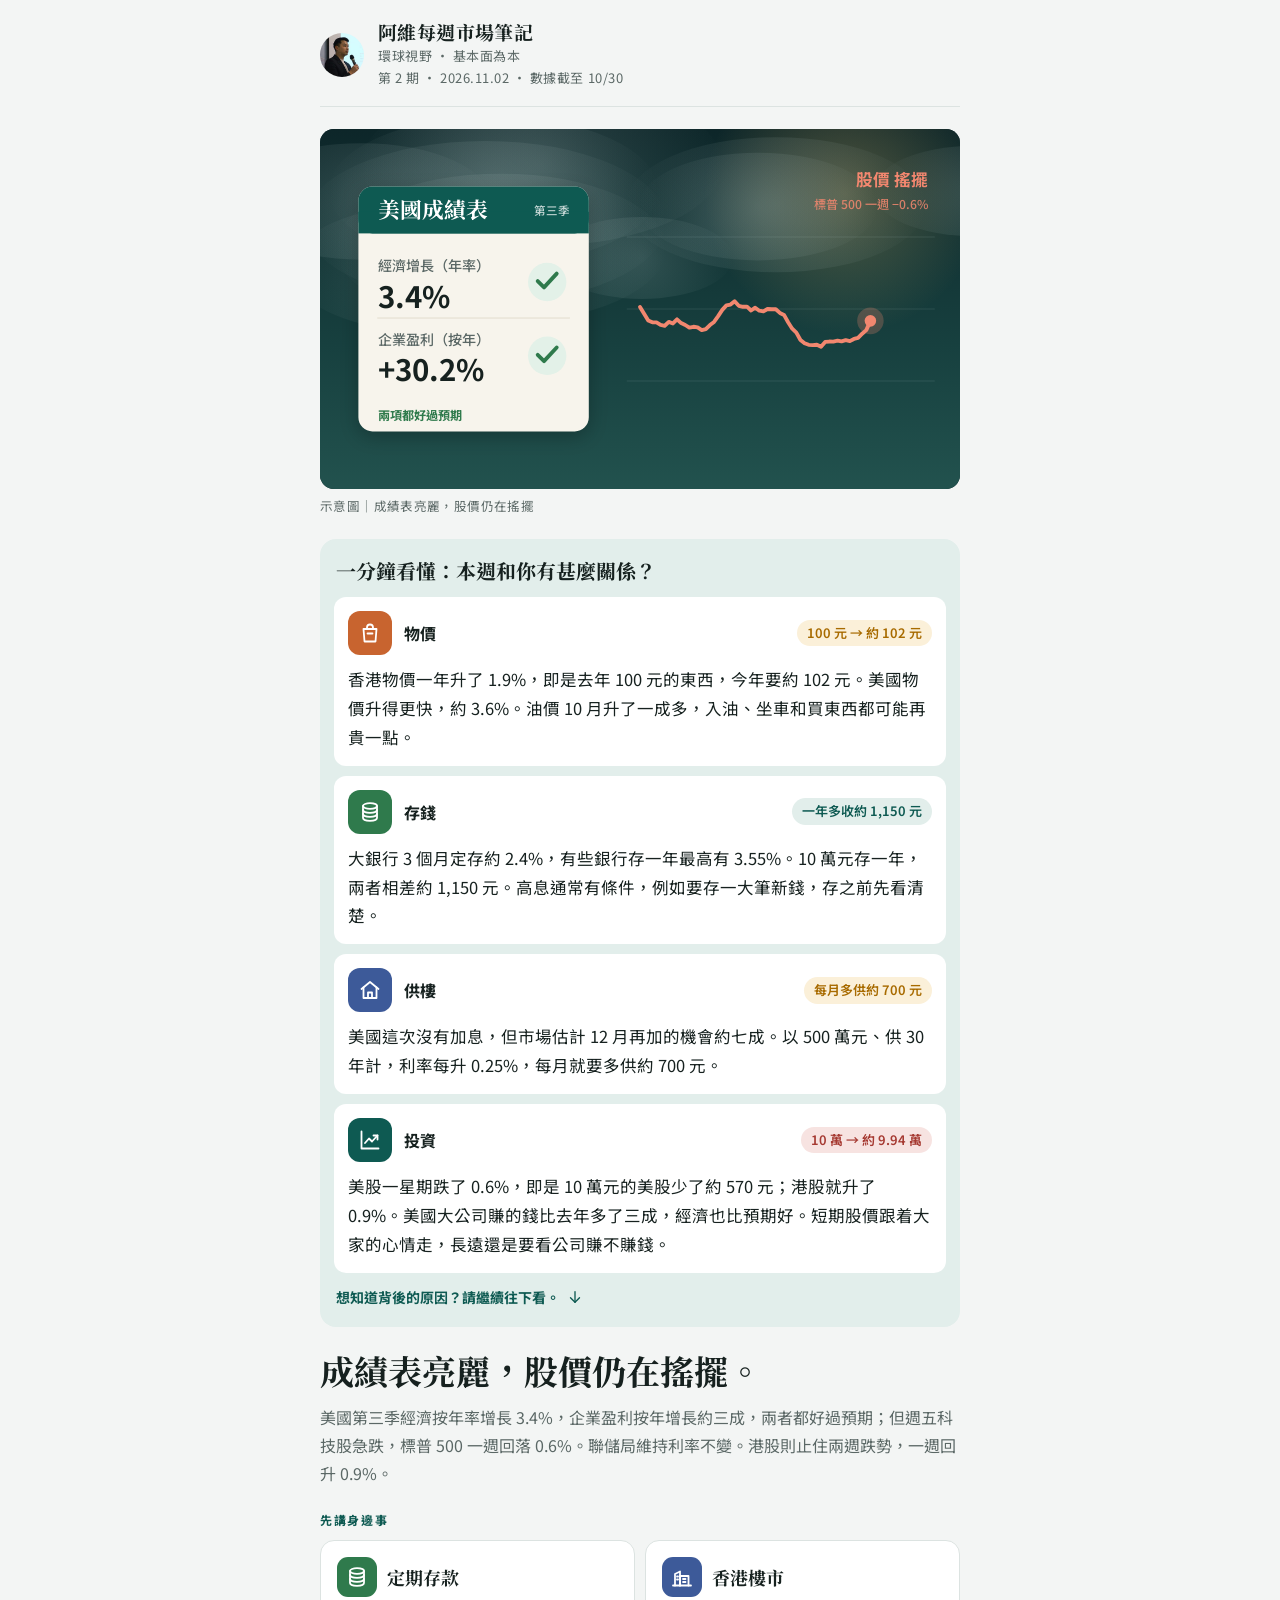
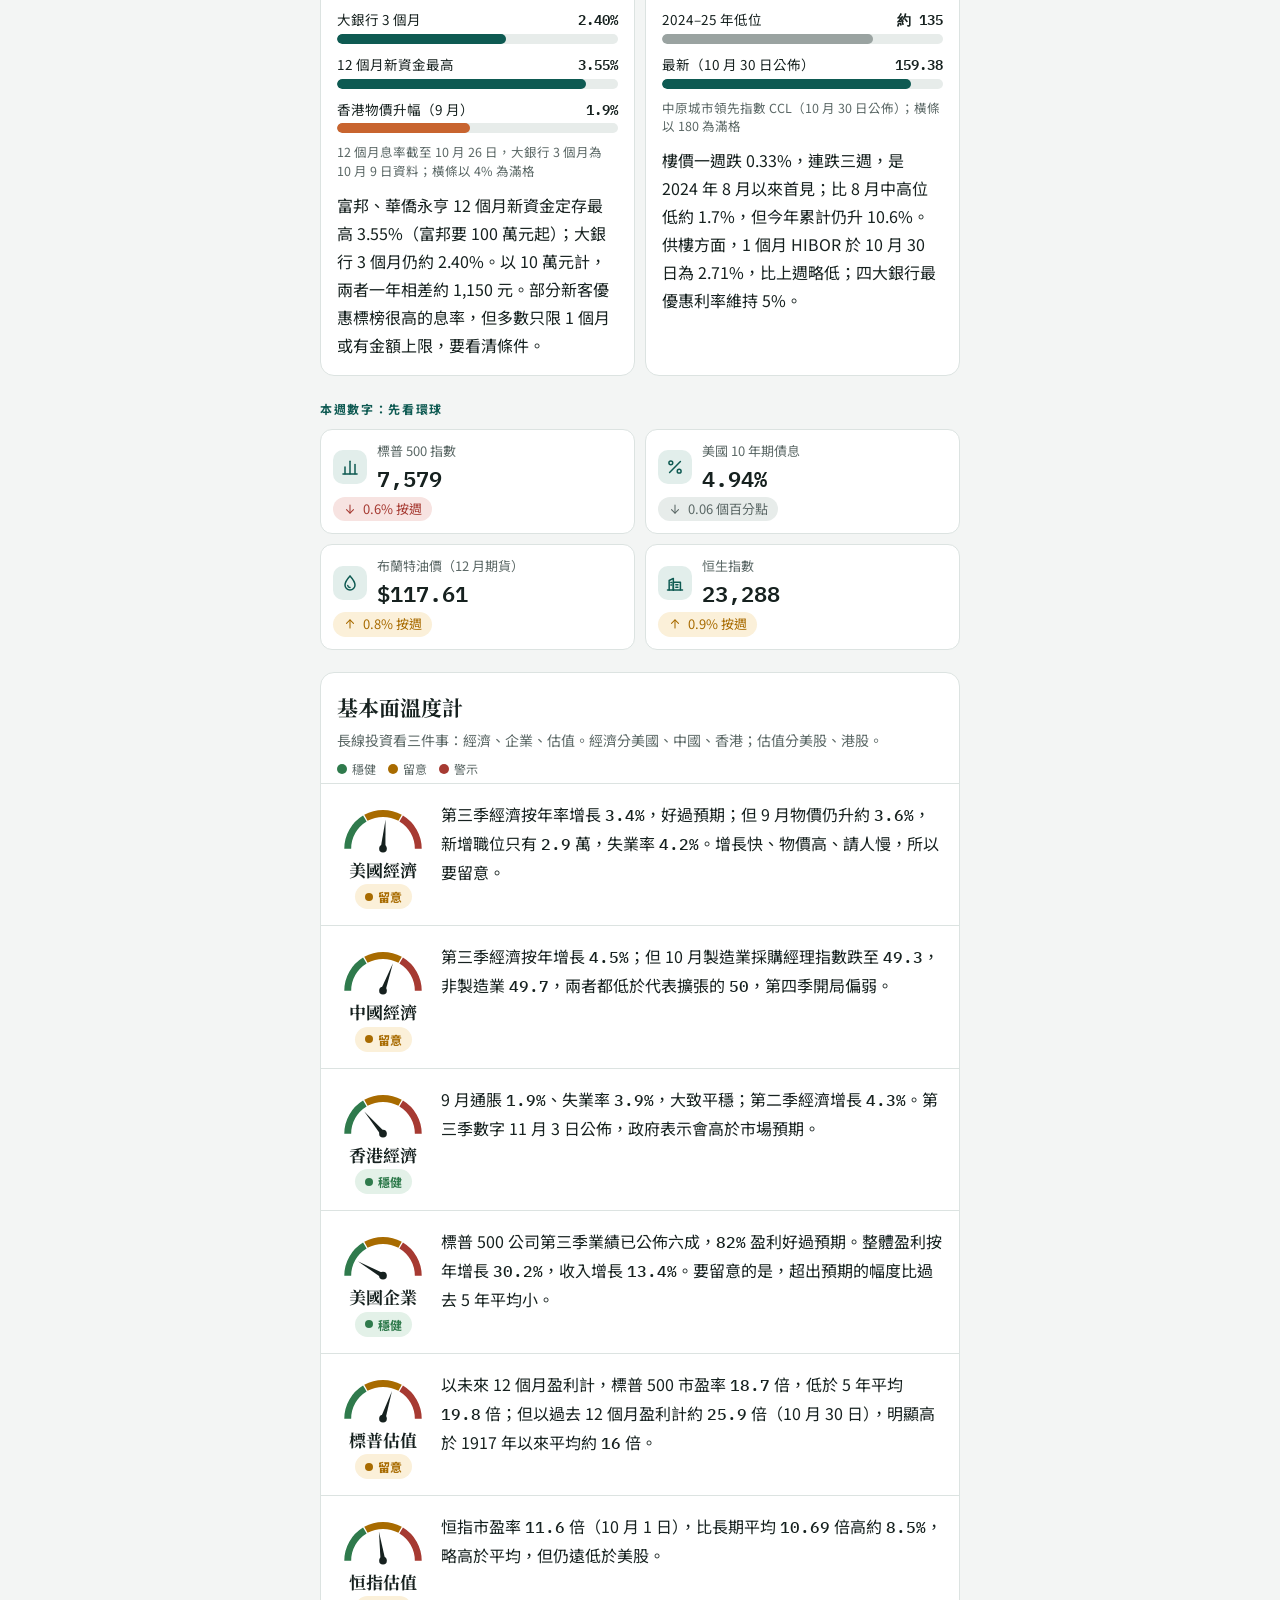
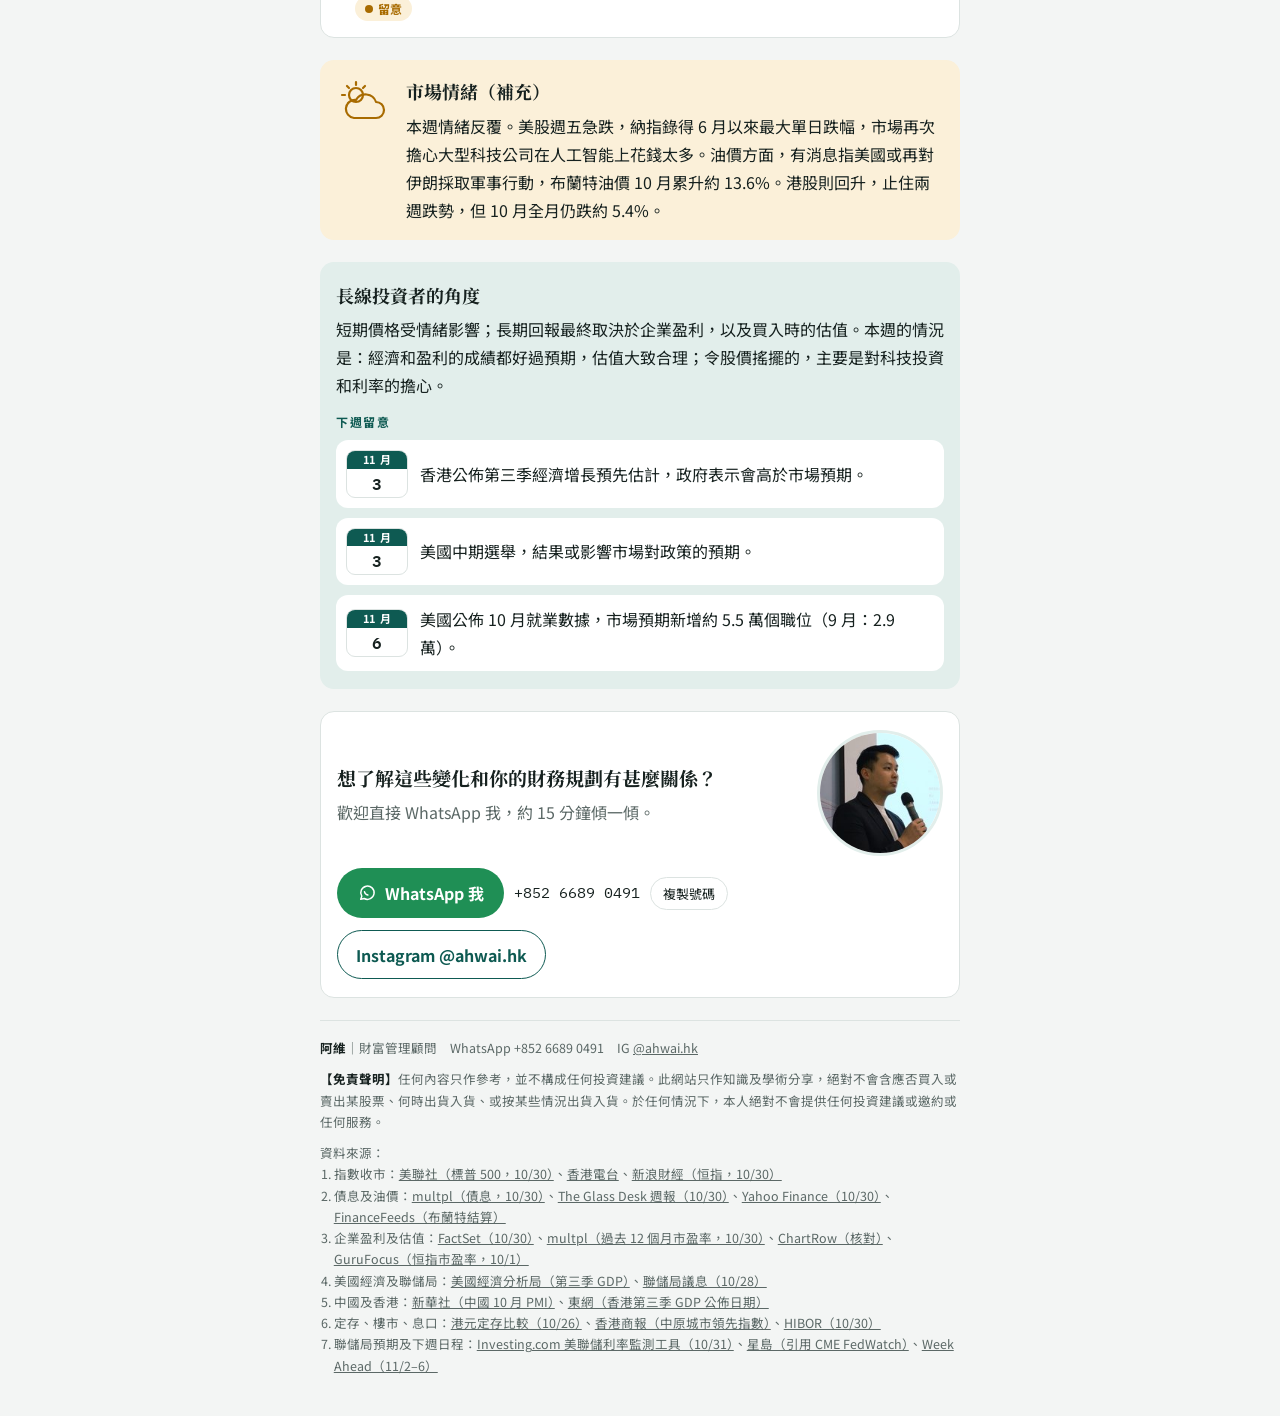
==== index.html @ b08180ec "第 2 期每週市場筆記（2026-11-02） Co-Authored-By: Claude Opus 5.5 <noreply@anthropic.com> Claude-Session: http" ====
<!doctype html>
<html lang="zh-Hant">
<head>
<meta charset="utf-8">
<meta name="viewport" content="width=device-width, initial-scale=1, viewport-fit=cover">
<meta name="description" content="一分鐘看懂本週市場：環球視野，基本面為本。">
<meta property="og:type" content="article">
<meta property="og:title" content="阿維每週市場筆記">
<meta property="og:description" content="一分鐘看懂本週市場，以及它和你的存款、供樓、投資有甚麼關係。">
<meta property="og:image" content="https://ahwai79.github.io/weekly/og.png">
<meta property="og:url" content="https://ahwai79.github.io/weekly/">
<style>:root{padding-top:env(safe-area-inset-top,0px);padding-bottom:env(safe-area-inset-bottom,0px)}body{margin:0}img{max-width:100%}[hidden]{display:none!important}</style>
<title>阿維每週市場筆記</title>
<meta name="claude:viewport-fit-sides" content="cover">
<link rel="preconnect" href="https://fonts.googleapis.com">
<link rel="preconnect" href="https://fonts.gstatic.com" crossorigin>
<link rel="stylesheet" href="https://fonts.googleapis.com/css2?family=Noto+Serif+TC:wght@600;700&family=Noto+Sans+TC:wght@400;500;700&family=IBM+Plex+Mono:wght@500;600&display=swap">
<style>
/* Layout: one narrow reading column, like a printed client letter, with infographic touches: icon chips, bars, gauges and a gently animated hero. */
:root{
  --bg:#F3F5F4; --paper:#FFFFFF; --ink:#16211F; --muted:#5B6866; --line:#DCE3E1;
  --accent:#0E5A52; --accent-soft:#E2EEEB;
  --ok:#2F7A4C; --ok-soft:#E3F1E8; --warn:#A86B00; --warn-soft:#FBF0D9; --bad:#A63A32; --bad-soft:#F7E3E1;
  --track:#E7ECEA;
  --serif:"Noto Serif TC","Songti TC","PMingLiU",serif;
  --sans:"Noto Sans TC","PingFang TC","Microsoft JhengHei",system-ui,sans-serif;
  --mono:"IBM Plex Mono",ui-monospace,"SFMono-Regular",Menlo,monospace;
}
@media (prefers-color-scheme: dark){:root:not([data-theme="light"]){
  --bg:#0F1615; --paper:#162120; --ink:#E6ECEA; --muted:#9AA9A6; --line:#2A3735;
  --accent:#6CC3B6; --accent-soft:#1D312E;
  --ok:#7FCB98; --ok-soft:#1B2E23; --warn:#E6B65A; --warn-soft:#33291A; --bad:#EE8F86; --bad-soft:#3A2220;
  --track:#24312F;
  color-scheme:dark}}
:root[data-theme="dark"]{
  --bg:#0F1615; --paper:#162120; --ink:#E6ECEA; --muted:#9AA9A6; --line:#2A3735;
  --accent:#6CC3B6; --accent-soft:#1D312E;
  --ok:#7FCB98; --ok-soft:#1B2E23; --warn:#E6B65A; --warn-soft:#33291A; --bad:#EE8F86; --bad-soft:#3A2220;
  --track:#24312F;
  color-scheme:dark}
body{background:var(--bg);color:var(--ink);font-family:var(--sans);font-size:16px;line-height:1.75;-webkit-font-smoothing:antialiased}
.wrap{max-width:640px;margin:0 auto;padding-left:max(16px,env(safe-area-inset-left,0px));padding-right:max(16px,env(safe-area-inset-right,0px));padding-block:20px 40px;display:flex;flex-direction:column;gap:22px}
svg.i{width:24px;height:24px;fill:none;stroke:currentColor;stroke-width:1.8;stroke-linecap:round;stroke-linejoin:round;flex:none}

/* masthead */
.mast{display:flex;align-items:center;gap:14px;padding-bottom:16px;border-bottom:1px solid var(--line)}
.avatar{width:44px;height:44px;border-radius:50%;background:var(--accent);flex:none;overflow:hidden}
.avatar img{width:100%;height:100%;object-fit:cover;display:block}
.mast-text{min-width:0}
.brand{font-family:var(--serif);font-weight:700;font-size:19px;letter-spacing:.02em;line-height:1.3}
.issue{font-size:13px;color:var(--muted);letter-spacing:.04em}

/* hero */
.hero{margin:0;display:flex;flex-direction:column;gap:6px}
.hero canvas{display:block;width:100%;max-width:100%;aspect-ratio:16/9;border-radius:14px;background:#10292C}
.hero figcaption{font-size:12.5px;color:var(--muted);letter-spacing:.03em}

/* one-minute summary */
.simple{background:var(--accent-soft);border-radius:16px;padding:18px 14px;display:flex;flex-direction:column;gap:12px}
.simple h2{font-family:var(--serif);font-size:20px;line-height:1.4;margin:0 2px;text-wrap:balance}
.simple-list{list-style:none;margin:0;padding:0;display:flex;flex-direction:column;gap:10px}
.simple-list li{background:var(--paper);border-radius:12px;padding:14px;display:grid;grid-template-columns:44px minmax(0,1fr);gap:10px 12px;align-items:center}
.simple-list li > div{display:contents}
.ico{width:44px;height:44px;border-radius:12px;display:grid;place-items:center;color:#fff}
.ico.c1{background:#C8642F} .ico.c2{background:#2F7A4C} .ico.c3{background:#3D5A99} .ico.c4{background:#0E5A52}
.simple-list .head{display:flex;align-items:center;justify-content:space-between;gap:6px 8px;flex-wrap:wrap;min-width:0}
.simple-list .tag{font-weight:700;font-size:16px}
.chip{font-family:var(--sans);font-size:13px;font-weight:600;border-radius:999px;padding:2px 10px;background:var(--accent-soft);color:var(--accent);white-space:nowrap;font-variant-numeric:tabular-nums}
.chip.warn{background:var(--warn-soft);color:var(--warn)} .chip.bad{background:var(--bad-soft);color:var(--bad)}
.simple-list p{grid-column:1 / -1;margin:0;font-size:16.5px;line-height:1.75}
.simple-more{margin:0 2px;font-size:14px;color:var(--accent);font-weight:700;display:flex;align-items:center;gap:6px}
.simple-more svg{width:18px;height:18px;animation:nudge 1.6s ease-in-out infinite}
@keyframes nudge{0%,100%{transform:translateY(0)}50%{transform:translateY(4px)}}

/* lead */
.lead h1{font-family:var(--serif);font-weight:700;font-size:clamp(26px,7vw,34px);line-height:1.3;margin:0 0 10px;text-wrap:balance}
.lead p{margin:0;color:var(--muted)}
.section-label{font-size:12px;letter-spacing:.14em;color:var(--accent);font-weight:700;margin:0 0 10px}

/* life cards */
.life-grid{display:grid;grid-template-columns:repeat(2,minmax(0,1fr));gap:10px}
@media (max-width:520px){.life-grid{grid-template-columns:1fr}}
.life-card{background:var(--paper);border:1px solid var(--line);border-radius:14px;padding:16px;display:flex;flex-direction:column;gap:10px;min-width:0}
.life-card .top{display:flex;align-items:center;gap:10px}
.life-card .top .ico{width:40px;height:40px;border-radius:11px}
.life-card h3{font-family:var(--serif);font-size:18px;margin:0}
.life-card .cap{font-size:12.5px;color:var(--muted);margin:0;line-height:1.5}
.life-card p{margin:0}
.bars{display:flex;flex-direction:column;gap:8px;margin:0;padding:0;list-style:none}
.bars li{display:grid;grid-template-columns:minmax(0,1fr) auto;gap:2px 10px;font-size:13.5px;align-items:baseline}
.bars .val{font-family:var(--mono);font-weight:600;font-variant-numeric:tabular-nums}
.bars .track{grid-column:1 / -1;height:10px;border-radius:999px;background:var(--track);overflow:hidden}
.bars .fill{display:block;height:100%;width:var(--w);border-radius:999px;background:var(--accent);transform-origin:left;transition:transform 1.1s cubic-bezier(.2,.8,.2,1)}
.bars .fill.alt{background:#C8642F} .bars .fill.soft{background:var(--muted);opacity:.55}

/* stats */
.stats{display:grid;grid-template-columns:repeat(2,minmax(0,1fr));gap:10px}
.stat{background:var(--paper);border:1px solid var(--line);border-radius:12px;padding:12px;min-width:0;display:grid;grid-template-columns:auto minmax(0,1fr);gap:4px 10px;align-items:center}
.stat .ico{width:34px;height:34px;border-radius:10px;background:var(--accent-soft);color:var(--accent);grid-row:span 2}
.stat .ico svg{width:20px;height:20px}
.stat .k{font-size:13px;color:var(--muted);line-height:1.4}
.stat .v{font-family:var(--mono);font-weight:600;font-size:clamp(18px,4.8vw,22px);font-variant-numeric:tabular-nums;line-height:1.3}
.stat .d{grid-column:1 / -1;font-family:var(--sans);font-size:13px;font-variant-numeric:tabular-nums;display:inline-flex;align-items:center;gap:6px;justify-self:start;border-radius:999px;padding:1px 10px}
.d.down{color:var(--bad);background:var(--bad-soft)} .d.up{color:var(--warn);background:var(--warn-soft)} .d.flat{color:var(--muted);background:var(--track)}
@media (max-width:360px){.stats{grid-template-columns:1fr}}

/* thermometer with gauges */
.thermo{background:var(--paper);border:1px solid var(--line);border-radius:14px;overflow:hidden}
.thermo-head{padding:16px 16px 4px}
.thermo-head h2{font-family:var(--serif);font-size:21px;margin:0}
.thermo-head p{margin:2px 0 0;font-size:14px;color:var(--muted)}
.legend{display:flex;gap:12px;flex-wrap:wrap;font-size:12px;color:var(--muted);margin-top:6px}
.legend span{display:inline-flex;align-items:center;gap:5px}
.legend i{width:10px;height:10px;border-radius:50%;display:inline-block}
.row{display:grid;grid-template-columns:92px minmax(0,1fr);gap:12px;padding:16px;border-top:1px solid var(--line)}
.row:first-of-type{border-top:0}
.gauge{display:flex;flex-direction:column;align-items:center;gap:4px}
.gauge svg{width:92px;height:56px;overflow:visible}
.gauge .seg{fill:none;stroke-width:9;stroke-linecap:butt}
.gauge .needle{transform-box:view-box;transform-origin:60px 60px;transform:rotate(-90deg);transition:transform 1.3s cubic-bezier(.3,1.35,.5,1)}
.gauge.in .needle{transform:rotate(var(--a))}
.gauge .name{font-family:var(--serif);font-weight:700;font-size:17px;line-height:1.2}
.pill{font-size:12px;font-weight:700;border-radius:999px;padding:2px 10px;white-space:nowrap;display:inline-flex;align-items:center;gap:5px}
.pill::before{content:"";width:8px;height:8px;border-radius:50%;background:currentColor}
.pill.ok{color:var(--ok);background:var(--ok-soft)} .pill.warn{color:var(--warn);background:var(--warn-soft)} .pill.bad{color:var(--bad);background:var(--bad-soft)}
.row p{margin:0;min-width:0}
.num{font-family:var(--mono);font-variant-numeric:tabular-nums;font-weight:500}

/* mood */
.mood{display:grid;grid-template-columns:56px minmax(0,1fr);gap:14px;align-items:start;background:var(--warn-soft);border-radius:14px;padding:16px}
.mood .wx{width:56px;height:56px;color:var(--warn)}
.mood .wx .drop{animation:rain 1.4s linear infinite}
.mood .wx .drop:nth-of-type(2){animation-delay:.45s} .mood .wx .drop:nth-of-type(3){animation-delay:.9s}
@keyframes rain{0%{transform:translateY(-3px);opacity:0}30%{opacity:1}100%{transform:translateY(6px);opacity:0}}
.mood h3,.view h3{font-family:var(--serif);font-size:18px;margin:0 0 4px}
.mood p{margin:0;color:var(--ink)}

/* view + calendar tiles */
.view{background:var(--accent-soft);border-radius:14px;padding:18px 16px}
.view p{margin:0 0 12px}
.watch{list-style:none;margin:0;padding:0;display:flex;flex-direction:column;gap:10px}
.watch li{display:grid;grid-template-columns:62px minmax(0,1fr);gap:12px;align-items:center;background:var(--paper);border-radius:12px;padding:10px}
.cal{border-radius:9px;overflow:hidden;border:1px solid var(--line);text-align:center;background:var(--paper);line-height:1.2}
.cal .m{display:block;background:var(--accent);color:var(--paper);font-size:11px;font-weight:700;padding:2px 0;letter-spacing:.06em}
.cal .dd{display:block;font-family:var(--mono);font-weight:600;font-size:16px;padding:5px 0 4px;font-variant-numeric:tabular-nums}

/* contact */
.cta{background:var(--paper);border:1px solid var(--line);border-radius:14px;padding:18px 16px;display:flex;flex-direction:column;gap:12px}
.cta h3{font-family:var(--serif);font-size:19px;margin:0}
.cta p{margin:0;color:var(--muted)}
.cta-top{display:grid;grid-template-columns:minmax(0,1fr) auto;gap:6px 14px;align-items:center}
.cta-top h3{margin-bottom:4px}
.cta-photo{width:120px;height:120px;border-radius:50%;overflow:hidden;flex:none;border:3px solid var(--accent-soft);background:var(--accent)}
.cta-photo img{width:100%;height:100%;object-fit:cover;display:block}
@media (max-width:400px){.cta-photo{width:100px;height:100px}}
.cta-actions{display:flex;flex-wrap:wrap;gap:10px;align-items:center}
.btn{display:inline-flex;align-items:center;gap:8px;background:var(--accent);color:var(--paper);text-decoration:none;font-weight:700;border-radius:999px;padding:11px 20px;border:0;font-size:16px;font-family:var(--sans);cursor:pointer}
.btn svg{width:20px;height:20px}
.btn.wa{background:#1F8F55;color:#fff}
.btn.ghost{background:transparent;color:var(--accent);border:1.5px solid var(--accent);padding:9.5px 18px}
.btn:focus-visible,.copy:focus-visible{outline:3px solid var(--warn);outline-offset:2px}
.phone{font-family:var(--mono);font-size:15px;user-select:all}
.copy{background:none;border:1px solid var(--line);color:var(--ink);border-radius:999px;padding:6px 12px;font-size:13px;cursor:pointer;font-family:var(--sans)}
.fine{font-size:12.5px;line-height:1.7;color:var(--muted);border-top:1px solid var(--line);padding-top:16px;display:flex;flex-direction:column;gap:10px}
.fine strong{color:var(--ink)}
.fine a{color:var(--muted)}
.src{margin:0;padding-left:1.1em}

/* scroll reveal: only armed by script, so the page reads fine without it */
.js-anim .rv{opacity:0;transform:translateY(16px);transition:opacity .7s ease,transform .7s ease}
.js-anim .rv.in{opacity:1;transform:none}
.js-anim .bars .fill{transform:scaleX(0)}
.js-anim .in .bars .fill,.js-anim .bars.in .fill{transform:scaleX(1)}
@media (prefers-reduced-motion: reduce){
  .js-anim .rv{opacity:1;transform:none;transition:none}
  .js-anim .bars .fill{transform:none;transition:none}
  .gauge .needle{transition:none}
  .simple-more svg,.mood .wx .drop{animation:none}
}
</style>
</head>
<body>
<!-- Icon sprite: line icons drawn for this page, coloured with currentColor. -->
<svg width="0" height="0" style="position:absolute" aria-hidden="true">
  <symbol id="i-bag" viewBox="0 0 24 24"><path d="M5.5 8h13l-1 12.5h-11z"/><path d="M9 8V6.5a3 3 0 0 1 6 0V8"/><path d="M9.5 12.5h5"/></symbol>
  <symbol id="i-coins" viewBox="0 0 24 24"><ellipse cx="12" cy="6" rx="7" ry="2.8"/><path d="M5 6v4c0 1.5 3.1 2.8 7 2.8s7-1.3 7-2.8V6"/><path d="M5 10v4c0 1.5 3.1 2.8 7 2.8s7-1.3 7-2.8v-4"/><path d="M5 14v4c0 1.5 3.1 2.8 7 2.8s7-1.3 7-2.8v-4"/></symbol>
  <symbol id="i-home" viewBox="0 0 24 24"><path d="M3.5 11 12 4l8.5 7"/><path d="M5.5 9.5V20h13V9.5"/><path d="M10 20v-5.5h4V20"/></symbol>
  <symbol id="i-trend" viewBox="0 0 24 24"><path d="M3.5 3.5v17h17"/><path d="m7 15 4-4.5 3 3 5.5-6"/><path d="M15.5 7.5h4v4"/></symbol>
  <symbol id="i-bars" viewBox="0 0 24 24"><path d="M6 20v-8"/><path d="M12 20V5"/><path d="M18 20v-11"/><path d="M3.5 20.5h17"/></symbol>
  <symbol id="i-pct" viewBox="0 0 24 24"><path d="M18.5 5.5l-13 13"/><circle cx="7" cy="7" r="2.3"/><circle cx="17" cy="17" r="2.3"/></symbol>
  <symbol id="i-drop" viewBox="0 0 24 24"><path d="M12 3.5s6 6.6 6 10.8a6 6 0 0 1-12 0C6 10.1 12 3.5 12 3.5z"/><path d="M9.3 15a2.8 2.8 0 0 0 2.7 2.4"/></symbol>
  <symbol id="i-city" viewBox="0 0 24 24"><path d="M3 20.5h18"/><path d="M5 20.5V9l5-2.5v14"/><path d="M10 20.5V11h8.5v9.5"/><path d="M13 14h2.5M13 17h2.5M7 11.5h1M7 14.5h1"/></symbol>
  <symbol id="i-down" viewBox="0 0 24 24"><path d="M12 5v14"/><path d="m6 13 6 6 6-6"/></symbol>
  <symbol id="i-up" viewBox="0 0 24 24"><path d="M12 19V5"/><path d="m6 11 6-6 6 6"/></symbol>
  <symbol id="i-chat" viewBox="0 0 24 24"><path d="M4.5 19.5l1.2-3.7A8 8 0 1 1 8.6 18.6z"/><path d="M9 10.5c.3 1.8 2 3.6 4 4"/></symbol>
</svg>

<div class="wrap">
  <header class="mast">
    <div class="avatar"><img src="[data-uri]" alt="阿維"></div>
    <div class="mast-text">
      <div class="brand">阿維每週市場筆記</div>
      <div class="issue">環球視野 · 基本面為本</div>
      <div class="issue">第 2 期 · 2026.11.02 · 數據截至 10/30</div>
    </div>
  </header>

  <figure class="hero">
    <canvas id="hero" role="img" aria-label="示意圖：美國經濟和企業盈利成績亮麗，股價仍在搖擺" data-weather="cloudy"></canvas>
    <figcaption>示意圖｜成績表亮麗，股價仍在搖擺</figcaption>
  </figure>

  <section class="simple" aria-labelledby="simple-title">
    <h2 id="simple-title">一分鐘看懂：本週和你有甚麼關係？</h2>
    <ul class="simple-list">
      <li class="rv">
        <span class="ico c1"><svg class="i"><use href="#i-bag"/></svg></span>
        <div>
          <div class="head"><span class="tag">物價</span><span class="chip warn">100 元 → 約 102 元</span></div>
          <p>香港物價一年升了 1.9%，即是去年 100 元的東西，今年要約 102 元。美國物價升得更快，約 3.6%。油價 10 月升了一成多，入油、坐車和買東西都可能再貴一點。</p>
        </div>
      </li>
      <li class="rv">
        <span class="ico c2"><svg class="i"><use href="#i-coins"/></svg></span>
        <div>
          <div class="head"><span class="tag">存錢</span><span class="chip">一年多收約 1,150 元</span></div>
          <p>大銀行 3 個月定存約 2.4%，有些銀行存一年最高有 3.55%。10 萬元存一年，兩者相差約 1,150 元。高息通常有條件，例如要存一大筆新錢，存之前先看清楚。</p>
        </div>
      </li>
      <li class="rv">
        <span class="ico c3"><svg class="i"><use href="#i-home"/></svg></span>
        <div>
          <div class="head"><span class="tag">供樓</span><span class="chip warn">每月多供約 700 元</span></div>
          <p>美國這次沒有加息，但市場估計 12 月再加的機會約七成。以 500 萬元、供 30 年計，利率每升 0.25%，每月就要多供約 700 元。</p>
        </div>
      </li>
      <li class="rv">
        <span class="ico c4"><svg class="i"><use href="#i-trend"/></svg></span>
        <div>
          <div class="head"><span class="tag">投資</span><span class="chip bad">10 萬 → 約 9.94 萬</span></div>
          <p>美股一星期跌了 0.6%，即是 10 萬元的美股少了約 570 元；港股就升了 0.9%。美國大公司賺的錢比去年多了三成，經濟也比預期好。短期股價跟着大家的心情走，長遠還是要看公司賺不賺錢。</p>
        </div>
      </li>
    </ul>
    <p class="simple-more">想知道背後的原因？請繼續往下看。<svg class="i"><use href="#i-down"/></svg></p>
  </section>

  <section class="lead rv">
    <h1>成績表亮麗，股價仍在搖擺。</h1>
    <p>美國第三季經濟按年率增長 3.4%，企業盈利按年增長約三成，兩者都好過預期；但週五科技股急跌，標普 500 一週回落 0.6%。聯儲局維持利率不變。港股則止住兩週跌勢，一週回升 0.9%。</p>
  </section>

  <section class="life" aria-labelledby="life-title">
    <p class="section-label" id="life-title">先講身邊事</p>
    <div class="life-grid">
      <article class="life-card rv">
        <div class="top"><span class="ico c2"><svg class="i"><use href="#i-coins"/></svg></span><h3>定期存款</h3></div>
        <ul class="bars" aria-label="港元定存息率與香港通脹比較">
          <li><span>大銀行 3 個月</span><span class="val">2.40%</span><span class="track"><span class="fill" style="--w:60%"></span></span></li>
          <li><span>12 個月新資金最高</span><span class="val">3.55%</span><span class="track"><span class="fill" style="--w:88.75%"></span></span></li>
          <li><span>香港物價升幅（9 月）</span><span class="val">1.9%</span><span class="track"><span class="fill alt" style="--w:47.5%"></span></span></li>
        </ul>
        <p class="cap">12 個月息率截至 10 月 26 日，大銀行 3 個月為 10 月 9 日資料；橫條以 4% 為滿格</p>
        <p>富邦、華僑永亨 12 個月新資金定存最高 3.55%（富邦要 100 萬元起）；大銀行 3 個月仍約 2.40%。以 10 萬元計，兩者一年相差約 1,150 元。部分新客優惠標榜很高的息率，但多數只限 1 個月或有金額上限，要看清條件。</p>
      </article>
      <article class="life-card rv">
        <div class="top"><span class="ico c3"><svg class="i"><use href="#i-city"/></svg></span><h3>香港樓市</h3></div>
        <ul class="bars" aria-label="中原城市領先指數：低位與最新">
          <li><span>2024–25 年低位</span><span class="val">約 135</span><span class="track"><span class="fill soft" style="--w:75%"></span></span></li>
          <li><span>最新（10 月 30 日公佈）</span><span class="val">159.38</span><span class="track"><span class="fill" style="--w:88.54%"></span></span></li>
        </ul>
        <p class="cap">中原城市領先指數 CCL（10 月 30 日公佈）；橫條以 180 為滿格</p>
        <p>樓價一週跌 0.33%，連跌三週，是 2024 年 8 月以來首見；比 8 月中高位低約 1.7%，但今年累計仍升 10.6%。供樓方面，1 個月 HIBOR 於 10 月 30 日為 2.71%，比上週略低；四大銀行最優惠利率維持 5%。</p>
      </article>
    </div>
  </section>

  <section>
    <p class="section-label">本週數字：先看環球</p>
    <div class="stats">
      <div class="stat rv"><span class="ico"><svg class="i"><use href="#i-bars"/></svg></span><div class="k">標普 500 指數</div><div class="v" data-count="7580" data-dec="0">7,580</div><div class="d down"><svg class="i" style="width:14px;height:14px"><use href="#i-down"/></svg>0.6% 按週</div></div>
      <div class="stat rv"><span class="ico"><svg class="i"><use href="#i-pct"/></svg></span><div class="k">美國 10 年期債息</div><div class="v" data-count="4.94" data-dec="2" data-suffix="%">4.94%</div><div class="d flat"><svg class="i" style="width:14px;height:14px"><use href="#i-down"/></svg>0.06 個百分點</div></div>
      <div class="stat rv"><span class="ico"><svg class="i"><use href="#i-drop"/></svg></span><div class="k">布蘭特油價（12 月期貨）</div><div class="v" data-count="117.64" data-dec="2" data-prefix="$">$117.64</div><div class="d up"><svg class="i" style="width:14px;height:14px"><use href="#i-up"/></svg>0.8% 按週</div></div>
      <div class="stat rv"><span class="ico"><svg class="i"><use href="#i-city"/></svg></span><div class="k">恒生指數</div><div class="v" data-count="23294" data-dec="0">23,294</div><div class="d up"><svg class="i" style="width:14px;height:14px"><use href="#i-up"/></svg>0.9% 按週</div></div>
    </div>
  </section>

  <section class="thermo" aria-labelledby="thermo-title">
    <div class="thermo-head">
      <h2 id="thermo-title">基本面溫度計</h2>
      <p>長線投資看三件事：經濟、企業、估值。經濟分美國、中國、香港；估值分美股、港股。</p>
      <div class="legend" aria-hidden="true"><span><i style="background:var(--ok)"></i>穩健</span><span><i style="background:var(--warn)"></i>留意</span><span><i style="background:var(--bad)"></i>警示</span></div>
    </div>
    <div class="row">
      <div class="gauge" style="--a:5deg"><svg viewBox="0 0 120 66" aria-hidden="true"></svg><span class="name">美國經濟</span><span class="pill warn">留意</span></div>
      <p>第三季經濟按年率增長 <span class="num">3.4%</span>，好過預期；但 9 月物價仍升約 <span class="num">3.6%</span>，新增職位只有 <span class="num">2.9</span> 萬，失業率 <span class="num">4.2%</span>。增長快、物價高、請人慢，所以要留意。</p>
    </div>
    <div class="row">
      <div class="gauge" style="--a:20deg"><svg viewBox="0 0 120 66" aria-hidden="true"></svg><span class="name">中國經濟</span><span class="pill warn">留意</span></div>
      <p>第三季經濟按年增長 <span class="num">4.5%</span>；但 10 月製造業採購經理指數跌至 <span class="num">49.3</span>，非製造業 <span class="num">49.7</span>，兩者都低於代表擴張的 <span class="num">50</span>，第四季開局偏弱。</p>
    </div>
    <div class="row">
      <div class="gauge" style="--a:-40deg"><svg viewBox="0 0 120 66" aria-hidden="true"></svg><span class="name">香港經濟</span><span class="pill ok">穩健</span></div>
      <p>9 月通脹 <span class="num">1.9%</span>、失業率 <span class="num">3.9%</span>，大致平穩；第二季經濟增長 <span class="num">4.3%</span>。第三季數字 11 月 3 日公佈，政府表示會高於市場預期。</p>
    </div>
    <div class="row">
      <div class="gauge" style="--a:-60deg"><svg viewBox="0 0 120 66" aria-hidden="true"></svg><span class="name">美國企業</span><span class="pill ok">穩健</span></div>
      <p>標普 500 公司第三季業績已公佈六成，<span class="num">82%</span> 盈利好過預期。整體盈利按年增長 <span class="num">30.2%</span>，收入增長 <span class="num">13.4%</span>。要留意的是，超出預期的幅度比過去 5 年平均小。</p>
    </div>
    <div class="row">
      <div class="gauge" style="--a:18deg"><svg viewBox="0 0 120 66" aria-hidden="true"></svg><span class="name">標普估值</span><span class="pill warn">留意</span></div>
      <p>以未來 12 個月盈利計，標普 500 市盈率 <span class="num">18.7</span> 倍，低於 5 年平均 <span class="num">19.8</span> 倍；但以過去 12 個月盈利計約 <span class="num">25.9</span> 倍（10 月 30 日），明顯高於 1917 年以來平均約 <span class="num">16</span> 倍。</p>
    </div>
    <div class="row">
      <div class="gauge" style="--a:-8deg"><svg viewBox="0 0 120 66" aria-hidden="true"></svg><span class="name">恒指估值</span><span class="pill warn">留意</span></div>
      <p>恒指市盈率 <span class="num">11.6</span> 倍（10 月 1 日），比長期平均 <span class="num">10.69</span> 倍高約 <span class="num">8.5%</span>，略高於平均，但仍遠低於美股。</p>
    </div>
  </section>

  <section class="mood rv">
    <svg class="wx" viewBox="0 0 56 56" aria-hidden="true" fill="none" stroke="currentColor" stroke-width="2.2" stroke-linecap="round" stroke-linejoin="round">
      <circle cx="20" cy="19" r="7"/>
      <path d="M20 6v3M9 19H6M11 10l2 2M29 10l-2 2"/>
      <path d="M18 42h22a8 8 0 0 0 0-16 11 11 0 0 0-20-2 9 9 0 0 0-2 18z"/>
    </svg>
    <div>
      <h3>市場情緒（補充）</h3>
      <p>本週情緒反覆。美股週五急跌，納指錄得 6 月以來最大單日跌幅，市場再次擔心大型科技公司在人工智能上花錢太多。油價方面，有消息指美國或再對伊朗採取軍事行動，布蘭特油價 10 月累升約 13.6%。港股則回升，止住兩週跌勢，但 10 月全月仍跌約 5.4%。</p>
    </div>
  </section>

  <section class="view rv">
    <h3>長線投資者的角度</h3>
    <p>短期價格受情緒影響；長期回報最終取決於企業盈利，以及買入時的估值。本週的情況是：經濟和盈利的成績都好過預期，估值大致合理；令股價搖擺的，主要是對科技投資和利率的擔心。</p>
    <p class="section-label" style="margin-bottom:8px">下週留意</p>
    <ul class="watch">
      <li><span class="cal"><span class="m">11 月</span><span class="dd">3</span></span><span>香港公佈第三季經濟增長預先估計，政府表示會高於市場預期。</span></li>
      <li><span class="cal"><span class="m">11 月</span><span class="dd">3</span></span><span>美國中期選舉，結果或影響市場對政策的預期。</span></li>
      <li><span class="cal"><span class="m">11 月</span><span class="dd">6</span></span><span>美國公佈 10 月就業數據，市場預期新增約 5.5 萬個職位（9 月：2.9 萬）。</span></li>
    </ul>
  </section>

  <section class="cta rv">
    <div class="cta-top">
      <div>
        <h3>想了解這些變化和你的財務規劃有甚麼關係？</h3>
        <p>歡迎直接 WhatsApp 我，約 15 分鐘傾一傾。</p>
      </div>
      <div class="cta-photo"><img src="[data-uri]" alt="阿維"></div>
    </div>
    <div class="cta-actions">
      <a class="btn wa" id="wa-btn" href="#" target="_blank" rel="noopener"><svg class="i"><use href="#i-chat"/></svg>WhatsApp 我</a>
      <span class="phone" id="wa-num"></span>
      <button class="copy" id="copy-btn" type="button">複製號碼</button>
    </div>
    <div class="cta-actions">
      <a class="btn ghost" href="https://www.instagram.com/ahwai.hk/" target="_blank" rel="noopener">Instagram @ahwai.hk</a>
    </div>
  </section>

  <footer class="fine">
    <div><strong>阿維</strong>｜財富管理顧問　WhatsApp +852 6689 0491　IG <a href="https://www.instagram.com/ahwai.hk/" target="_blank" rel="noopener">@ahwai.hk</a></div>
    <div><strong>【免責聲明】</strong>任何內容只作參考，並不構成任何投資建議。此網站只作知識及學術分享，絕對不會含應否買入或賣出某股票、何時出貨入貨、或按某些情況出貨入貨。於任何情況下，本人絕對不會提供任何投資建議或邀約或任何服務。</div>
    <div>
      資料來源：
      <ol class="src">
        <li>指數收市：<a href="https://finance.yahoo.com/markets/stocks/articles/major-us-stock-indexes-fared-202111310.html" target="_blank" rel="noopener">美聯社（標普 500，10/30）</a>、<a href="https://news.rthk.hk/rthk/ch/component/k2/1875961-20261030.htm" target="_blank" rel="noopener">香港電台</a>、<a href="https://finance.sina.com.cn/stock/hkstock/marketalerts/2026-10-30/doc-iniwywts5514144.shtml" target="_blank" rel="noopener">新浪財經（恒指，10/30）</a></li>
        <li>債息及油價：<a href="https://geo.multpl.com/10-year-treasury-rate" target="_blank" rel="noopener">multpl（債息，10/30）</a>、<a href="https://theglassdesk.substack.com/p/weekly-market-review-oct-30-2026" target="_blank" rel="noopener">The Glass Desk 週報（10/30）</a>、<a href="https://finance.yahoo.com/markets/live/stock-market-today-friday-october-30-dow-sp-500-nasdaq-amazon-intel-ai-sell-off-191429143.html" target="_blank" rel="noopener">Yahoo Finance（10/30）</a>、<a href="https://financefeeds.com/brent-crude-oil-price-113-saturday-week-ahead-after-october-13-6-percent-gain-hormuz-mines-midterms-jobs-report-bull-120-bear-106/" target="_blank" rel="noopener">FinanceFeeds（布蘭特結算）</a></li>
        <li>企業盈利及估值：<a href="https://insight.factset.com/sp-500-earnings-season-update-october-30-2026" target="_blank" rel="noopener">FactSet（10/30）</a>、<a href="https://geo.multpl.com/s-p-500-pe-ratio" target="_blank" rel="noopener">multpl（過去 12 個月市盈率，10/30）</a>、<a href="https://chartrow.com/sp500/pe-ratio" target="_blank" rel="noopener">ChartRow（核對）</a>、<a href="https://www.gurufocus.com/economic_indicators/5732/pe-ratio-ttm-for-the-hang-seng-index" target="_blank" rel="noopener">GuruFocus（恒指市盈率，10/1）</a></li>
        <li>美國經濟及聯儲局：<a href="https://bea.gov/news/2026/gdp-advance-estimate-3rd-quarter-2026" target="_blank" rel="noopener">美國經濟分析局（第三季 GDP）</a>、<a href="https://www.raisin.com/en-us/news/live-breakdown-fed-policy-statement-october-2026/" target="_blank" rel="noopener">聯儲局議息（10/28）</a></li>
        <li>中國及香港：<a href="https://english.news.cn/20261031/d98d1f3fa92a45d6a26f234849bd4957/c.html" target="_blank" rel="noopener">新華社（中國 10 月 PMI）</a>、<a href="https://hk.on.cc/hk/bkn/cnt/finance/20261101/bkn-20261101141604238-1101_00842_001.html" target="_blank" rel="noopener">東網（香港第三季 GDP 公佈日期）</a></li>
        <li>定存、樓市、息口：<a href="https://www.10life.com/zh-HK/blog/hkd-fixed-deposit-rates-comparison" target="_blank" rel="noopener">港元定存比較（10/26）</a>、<a href="https://www.hkcd.com/hkcdweb/content/2026/10/30/content_8782679.html" target="_blank" rel="noopener">香港商報（中原城市領先指數）</a>、<a href="https://hk.investing.com/news/forex-news/article-1729242" target="_blank" rel="noopener">HIBOR（10/30）</a></li>
        <li>聯儲局預期及下週日程：<a href="https://hk.investing.com/central-banks/fed-rate-monitor" target="_blank" rel="noopener">Investing.com 美聯儲利率監測工具（10/31）</a>、<a href="https://www.stheadline.com/investment/3402209/定存攻略港元定存掀加息潮-至少13間3厘或以上-美元定存高逾4厘-附銀債退款優惠" target="_blank" rel="noopener">星島（引用 CME FedWatch）</a>、<a href="https://danielsan2401.substack.com/p/week-ahead-2nd-6th-november-ten-to" target="_blank" rel="noopener">Week Ahead（11/2–6）</a></li>
      </ol>
    </div>
  </footer>
</div>

<script>
// 聯絡資料：國家碼＋號碼，只用數字
const WA_NUMBER = "85266890491";
const WA_TEXT = "你好阿維，我看了你的每週市場筆記，想約你傾一傾。";
const btn = document.getElementById("wa-btn");
const num = document.getElementById("wa-num");
const copyBtn = document.getElementById("copy-btn");
btn.href = "https://wa.me/" + WA_NUMBER + "?text=" + encodeURIComponent(WA_TEXT);
num.textContent = "+" + WA_NUMBER.slice(0,3) + " " + WA_NUMBER.slice(3,7) + " " + WA_NUMBER.slice(7);
copyBtn.addEventListener("click", function () {
  const text = num.textContent;
  const done = function () { copyBtn.textContent = "已複製"; setTimeout(function(){ copyBtn.textContent = "複製號碼"; }, 1800); };
  const select = function () { const r = document.createRange(); r.selectNodeContents(num); const s = window.getSelection(); s.removeAllRanges(); s.addRange(r); };
  if (navigator.clipboard && navigator.clipboard.writeText) navigator.clipboard.writeText(text).then(done).catch(select); else select();
});

const reduceMotion = window.matchMedia && window.matchMedia("(prefers-reduced-motion: reduce)").matches;

// Gauges: three-band half dial (穩健 / 留意 / 警示); the needle angle comes from each gauge's --a (-90deg = far left, 90deg = far right).
(function buildGauges(){
  const ns = "http://www.w3.org/2000/svg";
  const css = getComputedStyle(document.documentElement);
  const cols = ["--ok","--warn","--bad"];
  const P = function(deg){ const r = deg*Math.PI/180; return [60 + 46*Math.cos(r), 60 - 46*Math.sin(r)]; };
  document.querySelectorAll(".gauge svg").forEach(function(svg){
    [[180,121],[119,61],[59,0]].forEach(function(s,i){
      const a = P(s[0]), b = P(s[1]);
      const p = document.createElementNS(ns,"path");
      p.setAttribute("d","M"+a[0].toFixed(2)+" "+a[1].toFixed(2)+" A46 46 0 0 1 "+b[0].toFixed(2)+" "+b[1].toFixed(2));
      p.setAttribute("class","seg"); p.style.stroke = "var("+cols[i]+")";
      svg.appendChild(p);
    });
    const g = document.createElementNS(ns,"g"); g.setAttribute("class","needle");
    g.innerHTML = '<path d="M60 60 L57 58 L60 22 L63 58 Z" fill="var(--ink)"/>';
    svg.appendChild(g);
    const hub = document.createElementNS(ns,"circle");
    hub.setAttribute("cx","60"); hub.setAttribute("cy","60"); hub.setAttribute("r","5"); hub.setAttribute("fill","var(--ink)");
    svg.appendChild(hub);
  });
})();

// Count-up for headline numbers; the final value is already in the HTML, so nothing breaks without script.
function countUp(el){
  const end = parseFloat(el.dataset.count), dec = +(el.dataset.dec || 0);
  const pre = el.dataset.prefix || "", suf = el.dataset.suffix || "";
  const fmt = function(v){ return pre + v.toLocaleString("en-US",{minimumFractionDigits:dec,maximumFractionDigits:dec}) + suf; };
  const start = end * 0.85, t0 = performance.now(), dur = 1100;
  (function step(now){
    const k = Math.min(1,(now - t0)/dur), e = 1 - Math.pow(1-k,3);
    el.textContent = fmt(start + (end-start)*e);
    if (k < 1) requestAnimationFrame(step); else el.textContent = fmt(end);
  })(t0);
}

// Scroll reveal: arm only when the browser supports it and motion is welcome.
(function reveal(){
  const gauges = document.querySelectorAll(".gauge");
  if (reduceMotion || !("IntersectionObserver" in window)) { gauges.forEach(function(g){ g.classList.add("in"); }); return; }
  document.documentElement.classList.add("js-anim");
  const io = new IntersectionObserver(function(entries){
    entries.forEach(function(en){
      if (!en.isIntersecting) return;
      const el = en.target;
      el.classList.add("in");
      el.querySelectorAll("[data-count]").forEach(countUp);
      io.unobserve(el);
    });
  }, {threshold:0.15, rootMargin:"0px 0px -5% 0px"});
  document.querySelectorAll(".rv, .gauge").forEach(function(el){ io.observe(el); });
  // Safety net: anything still hidden after 4s is shown, e.g. in print or screenshot tools.
  setTimeout(function(){ document.querySelectorAll(".rv, .gauge").forEach(function(el){ el.classList.add("in"); }); }, 4000);
})();

// Hero illustration (第 2 期): "成績表亮麗，股價仍在搖擺".
// Left: a report card with two ticked results (US GDP, S&P 500 earnings). Right: a swaying price line under a cloudy sky.
// The card rows and the line draw in once; afterwards only the clouds drift and the price line sways gently.
(function hero(){
  const cv = document.getElementById("hero");
  if (!cv) return;
  let seed, w, h, geo, visible = true, raf = null, t0 = null;
  const rnd = function(){ seed = (seed * 16807) % 2147483647; return (seed - 1) / 2147483646; };
  const FONT = "'Noto Sans TC','PingFang TC','Microsoft JhengHei',sans-serif";
  const SERIF = "'Noto Serif TC','Songti TC',serif";
  function build(){
    seed = 11;
    const dpr = Math.min(window.devicePixelRatio || 1, 2);
    w = cv.clientWidth || 600; h = Math.round(w * 9 / 16);
    cv.width = Math.round(w * dpr); cv.height = Math.round(h * dpr);
    cv.getContext("2d").setTransform(dpr,0,0,dpr,0,0);
    const clouds = [];
    for (let i=0;i<10;i++) clouds.push([rnd()*w, rnd()*h*0.45, (0.14+rnd()*0.2)*w]);
    // price line: wobbles up and down around a flat path, ends a little lower than it started
    const lx0 = w*0.50, lx1 = w*0.86, pts = []; const m = 56; let y = 0;
    for (let i=0;i<=m;i++){ const t=i/m; y = Math.sin(t*Math.PI*3.2)*0.16 + Math.sin(t*Math.PI*9)*0.05 + (rnd()-0.5)*0.04 + t*0.22; pts.push([lx0+(lx1-lx0)*t, y]); }
    geo = {clouds:clouds, pts:pts};
  }
  function rr(g,x,y,ww,hh,r){ g.beginPath(); g.moveTo(x+r,y); g.arcTo(x+ww,y,x+ww,y+hh,r); g.arcTo(x+ww,y+hh,x,y+hh,r); g.arcTo(x,y+hh,x,y,r); g.arcTo(x,y,x+ww,y,r); g.closePath(); }
  function tick(g,x,y,s,p){
    g.beginPath(); g.moveTo(x-s*0.45,y);
    if (p > 0) g.lineTo(x-s*0.45+s*0.3*Math.min(1,p*2), y+s*0.3*Math.min(1,p*2));
    if (p > 0.5) g.lineTo(x-s*0.15+s*0.6*(p-0.5)*2, y+s*0.3-s*0.65*(p-0.5)*2);
    g.stroke();
  }
  function draw(p, time){
    const g = cv.getContext("2d");
    const sky = g.createLinearGradient(0,0,0,h);
    sky.addColorStop(0,"#0D2629"); sky.addColorStop(.6,"#17403F"); sky.addColorStop(1,"#22524E");
    g.fillStyle = sky; g.fillRect(0,0,w,h);
    // soft sun glow behind clouds: cloudy, not stormy
    const sun = g.createRadialGradient(w*0.82,h*0.18,0,w*0.82,h*0.18,w*0.22);
    sun.addColorStop(0,"rgba(242,194,107,0.28)"); sun.addColorStop(1,"rgba(242,194,107,0)");
    g.fillStyle = sun; g.fillRect(0,0,w,h);
    geo.clouds.forEach(function(c, i){
      const cx = (c[0] + w*0.3 + time*0.004*(1+i%3)) % (w*1.6) - w*0.3;
      const cg = g.createRadialGradient(cx,c[1],0,cx,c[1],c[2]);
      cg.addColorStop(0,"rgba(200,218,216,0.16)"); cg.addColorStop(1,"rgba(200,218,216,0)");
      g.fillStyle = cg; g.beginPath(); g.ellipse(cx,c[1],c[2],c[2]*0.45,0,0,Math.PI*2); g.fill();
    });
    // ---- report card (left)
    const cx = w*0.06, cy = h*0.16, cw = w*0.36, ch = h*0.68, r = w*0.022;
    g.save(); g.shadowColor = "rgba(0,0,0,0.25)"; g.shadowBlur = w*0.03; g.shadowOffsetY = w*0.008;
    rr(g,cx,cy,cw,ch,r); g.fillStyle = "#F7F4EC"; g.fill(); g.restore();
    g.fillStyle = "#0E5A52"; rr(g,cx,cy,cw,h*0.13,r); g.fill(); g.fillRect(cx,cy+h*0.07,cw,h*0.06);
    g.fillStyle = "#FFFFFF"; g.textBaseline = "middle";
    g.font = "700 "+Math.max(12,w*0.034)+"px "+SERIF; g.fillText("美國成績表", cx+w*0.03, cy+h*0.065);
    g.font = "500 "+Math.max(9,w*0.018)+"px "+FONT; g.fillStyle = "rgba(255,255,255,0.75)";
    g.textAlign = "right"; g.fillText("第三季", cx+cw-w*0.03, cy+h*0.067); g.textAlign = "left";
    const rows = [["經濟增長（年率）","3.4%"],["企業盈利（按年）","+30.2%"]];
    rows.forEach(function(row, i){
      const ry = cy + h*0.22 + i*h*0.205;
      const rp = Math.max(0, Math.min(1, (p - 0.15 - i*0.25) / 0.35));
      g.globalAlpha = Math.min(1, rp*1.5);
      g.fillStyle = "#5B6866"; g.font = "500 "+Math.max(10,w*0.022)+"px "+FONT; g.fillText(row[0], cx+w*0.03, ry);
      g.fillStyle = "#16211F"; g.font = "700 "+Math.max(14,w*0.046)+"px "+FONT; g.fillText(row[1], cx+w*0.03, ry+h*0.085);
      // ticked circle
      const tx = cx+cw-w*0.065, ty = ry+h*0.045, tr = w*0.03;
      g.fillStyle = "#E3F1E8"; g.beginPath(); g.arc(tx,ty,tr,0,Math.PI*2); g.fill();
      g.strokeStyle = "#2F7A4C"; g.lineWidth = Math.max(2,w*0.006); g.lineCap = "round"; g.lineJoin = "round";
      tick(g, tx, ty-tr*0.05, tr*1.1, rp);
      g.globalAlpha = 1;
      if (i === 0){ g.strokeStyle = "#E2DCCD"; g.lineWidth = 1; g.beginPath(); g.moveTo(cx+w*0.03, ry+h*0.145); g.lineTo(cx+cw-w*0.03, ry+h*0.145); g.stroke(); }
    });
    g.fillStyle = "#2F7A4C"; g.font = "700 "+Math.max(9,w*0.019)+"px "+FONT;
    g.globalAlpha = Math.max(0, Math.min(1, (p-0.7)/0.3)); g.fillText("兩項都好過預期", cx+w*0.03, cy+ch-h*0.045); g.globalAlpha = 1;
    // ---- swaying price line (right)
    const mid = h*0.50, amp = h*0.30, sway = (p >= 1 ? Math.sin(time/900) : 0);
    const k = Math.max(1, Math.round((geo.pts.length-1)*p));
    const line = geo.pts.slice(0,k+1).map(function(pt, i){ const t = i/(geo.pts.length-1); return [pt[0], mid + (pt[1] + sway*0.04*Math.sin(t*Math.PI*4)) * amp]; });
    g.strokeStyle = "rgba(220,240,238,0.10)"; g.lineWidth = 1;
    [0.30,0.50,0.70].forEach(function(f){ g.beginPath(); g.moveTo(w*0.48,h*f); g.lineTo(w*0.96,h*f); g.stroke(); });
    g.beginPath(); line.forEach(function(pt,i){ i?g.lineTo(pt[0],pt[1]):g.moveTo(pt[0],pt[1]); });
    g.strokeStyle = "#F2876F"; g.lineWidth = Math.max(2.5,w*0.006); g.lineJoin = "round"; g.lineCap = "round"; g.stroke();
    const end = line[line.length-1];
    g.fillStyle = "#F2876F"; g.beginPath(); g.arc(end[0],end[1],Math.max(4,w*0.009),0,Math.PI*2); g.fill();
    if (p >= 1){
      const pulse = 1 + 0.35*Math.max(0, Math.sin(time/380));
      g.globalAlpha = 0.25; g.beginPath(); g.arc(end[0],end[1],Math.max(4,w*0.009)*pulse*1.8,0,Math.PI*2); g.fill(); g.globalAlpha = 1;
      g.font = "700 "+Math.max(11,w*0.026)+"px "+FONT; g.textAlign = "right";
      g.fillText("股價 搖擺", w*0.95, h*0.14);
      g.font = "500 "+Math.max(9,w*0.019)+"px "+FONT; g.fillStyle = "rgba(242,135,111,0.85)";
      g.fillText("標普 500 一週 −0.6%", w*0.95, h*0.21); g.textAlign = "left";
    }
  }
  function loop(now){
    if (t0 === null) t0 = now;
    const p = Math.min(1, (now - t0)/2000);
    draw(1 - Math.pow(1-p,2), now);
    raf = visible ? requestAnimationFrame(loop) : null;
  }
  function start(){ if (!raf) raf = requestAnimationFrame(loop); }
  build();
  if (reduceMotion) draw(1, 0); else start();
  if ("IntersectionObserver" in window && !reduceMotion){
    new IntersectionObserver(function(en){ visible = en[0].isIntersecting; if (visible) start(); }).observe(cv);
  }
  let rt; window.addEventListener("resize", function(){ clearTimeout(rt); rt = setTimeout(function(){ build(); if (reduceMotion || !raf) draw(1, performance.now()); }, 120); });
  if (document.fonts && document.fonts.ready) document.fonts.ready.then(function(){ if (reduceMotion) draw(1,0); });
})();
</script>
</body>
</html>
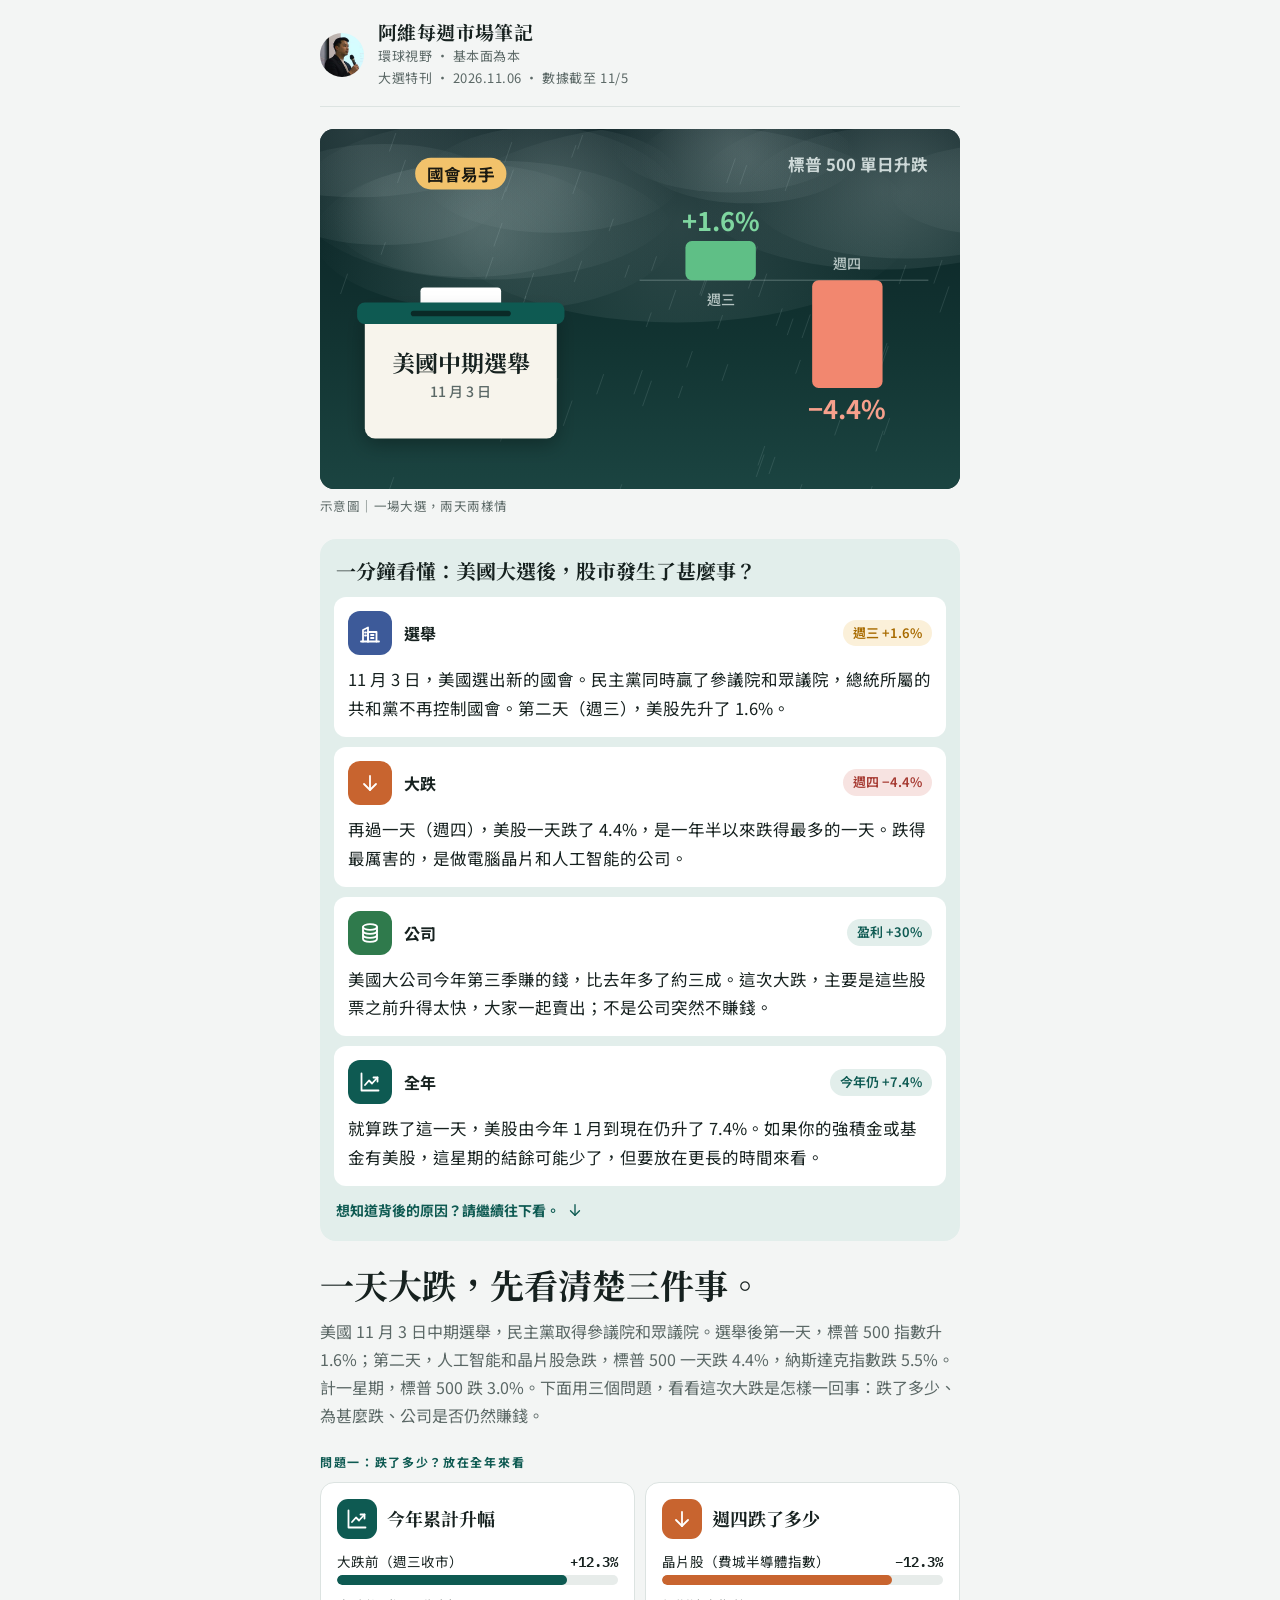
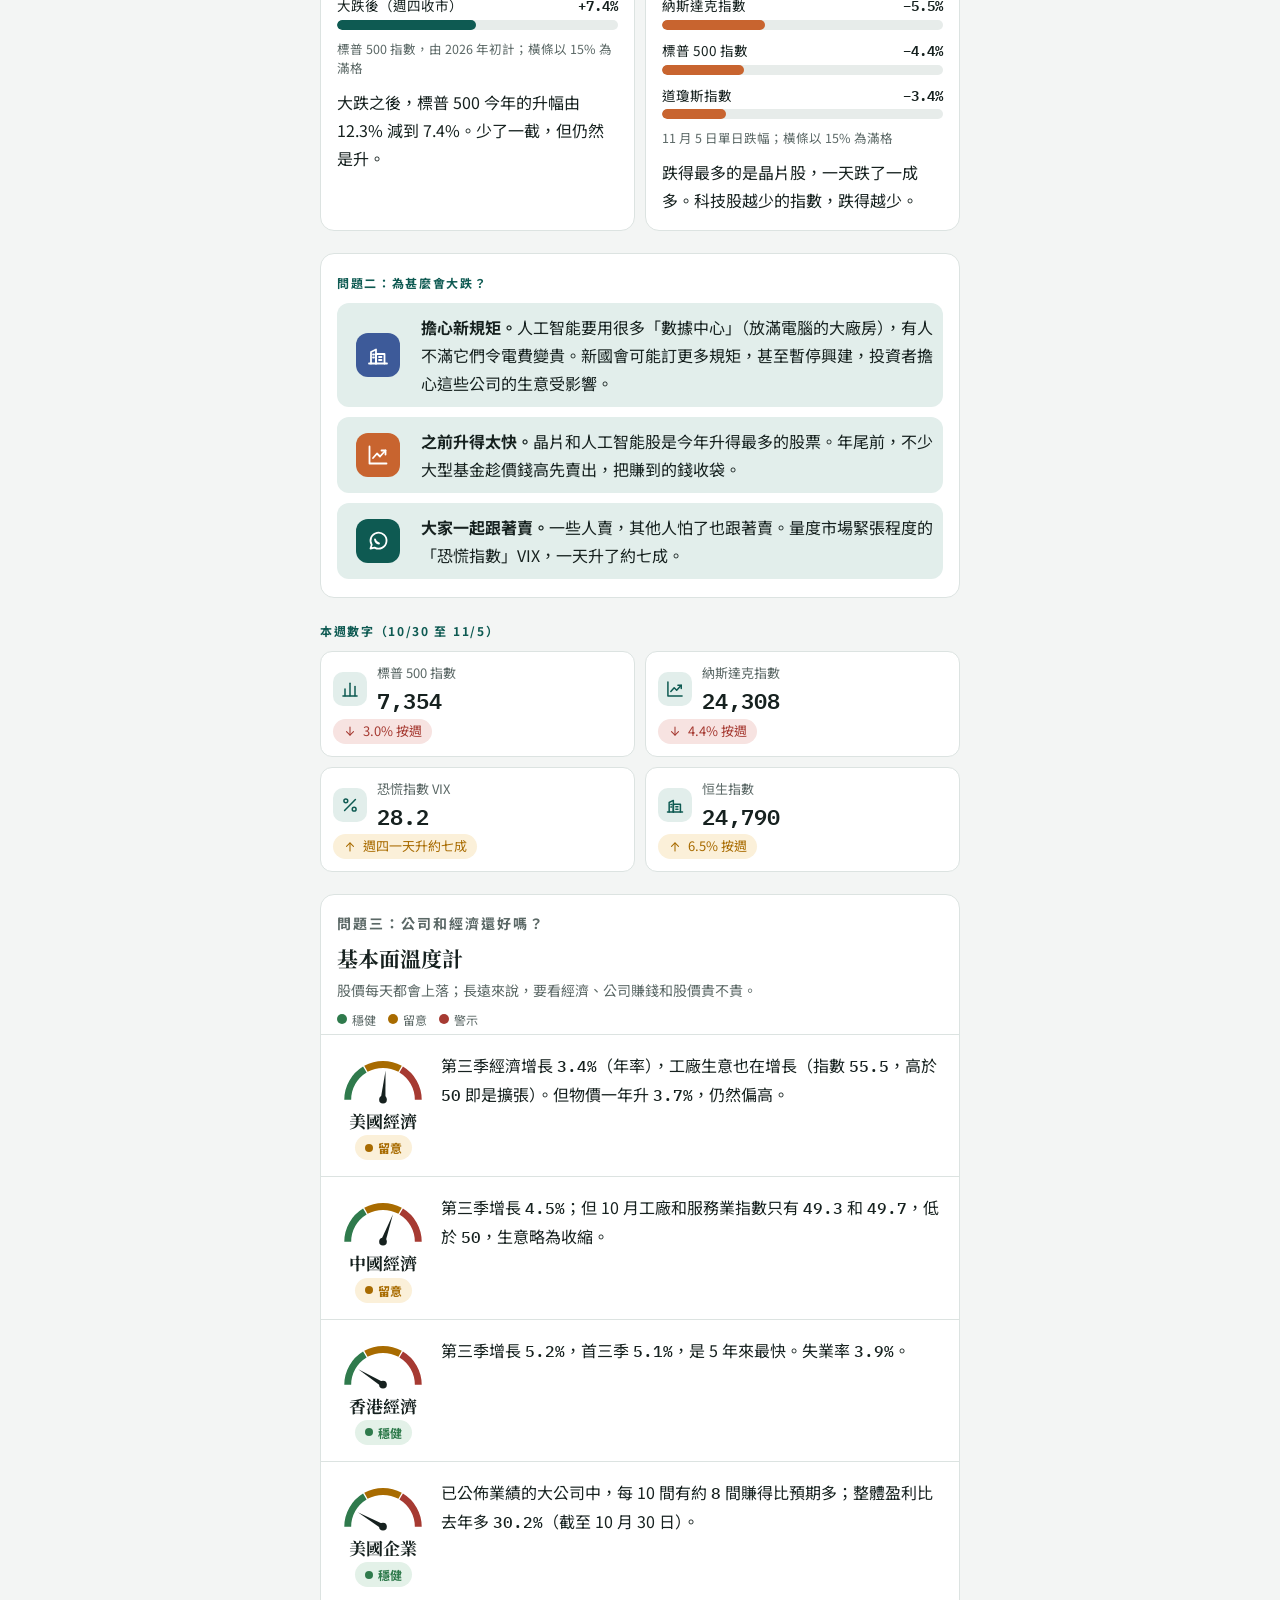
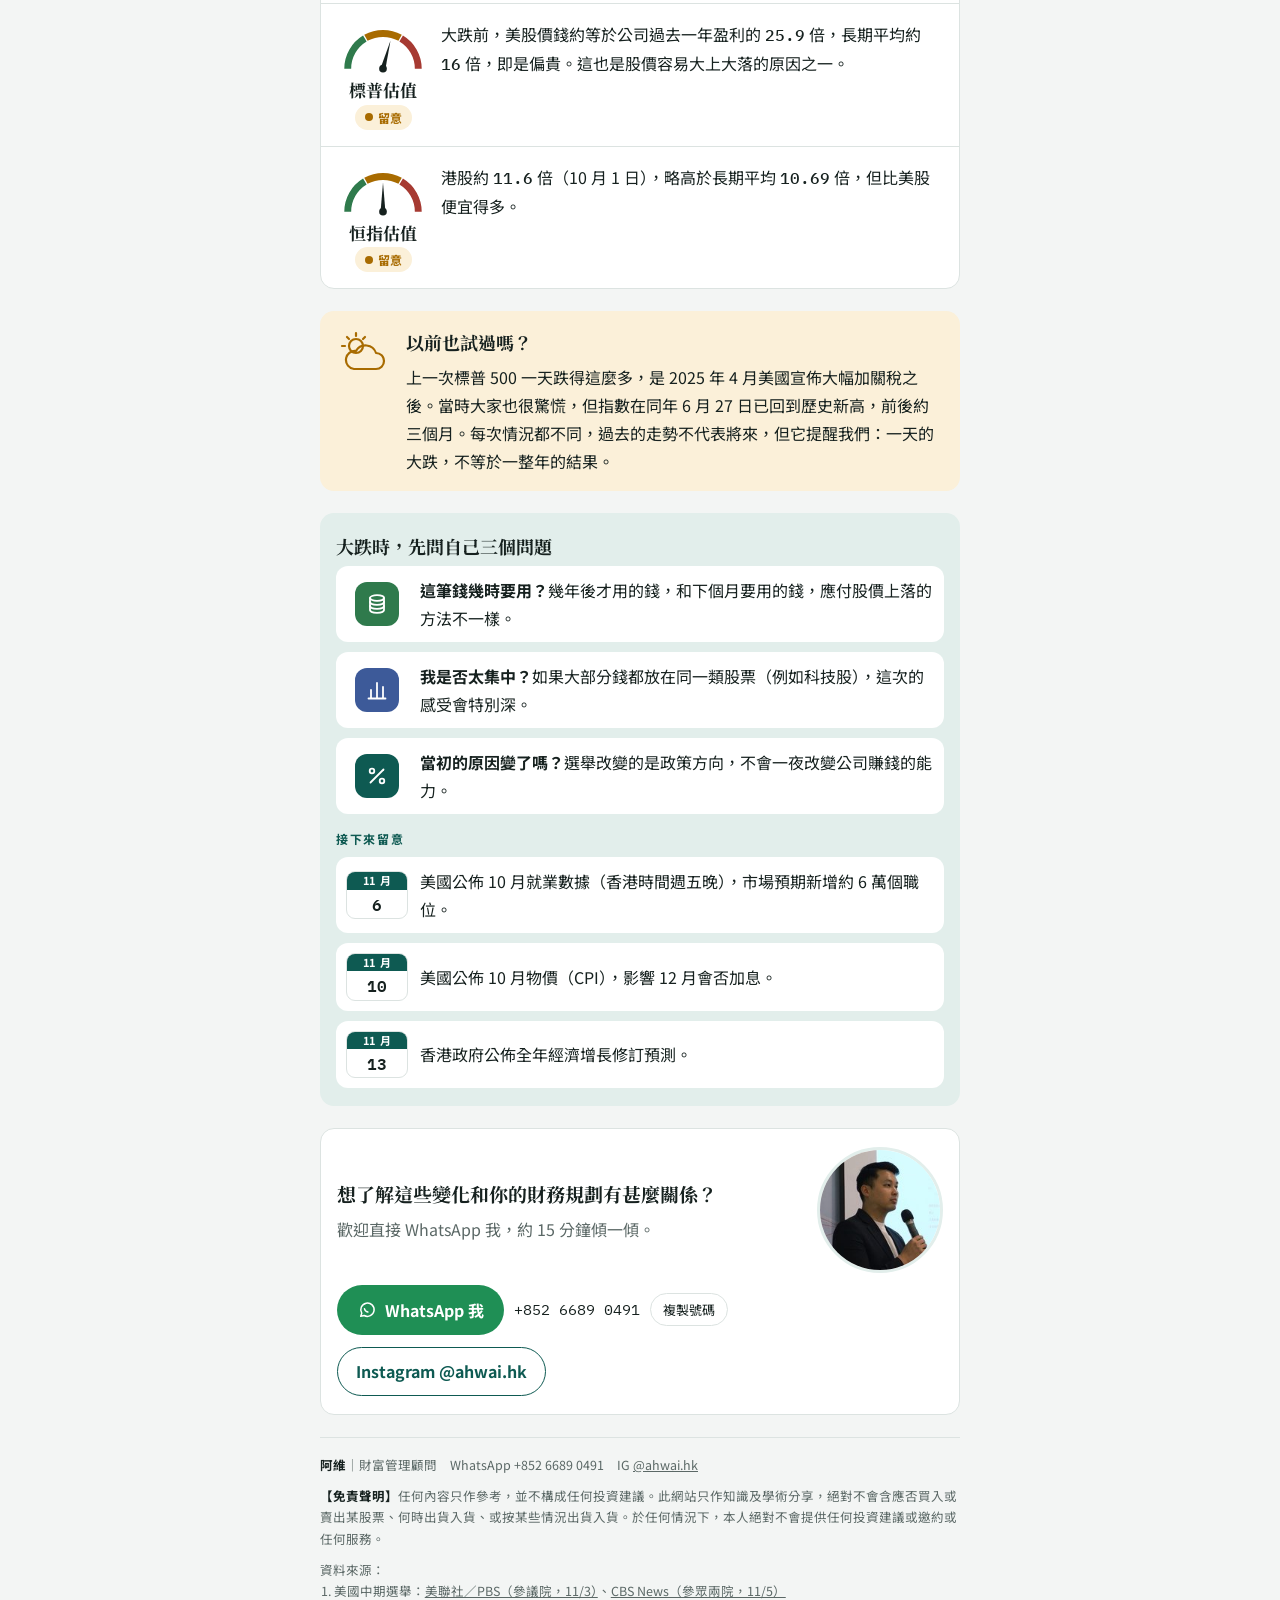
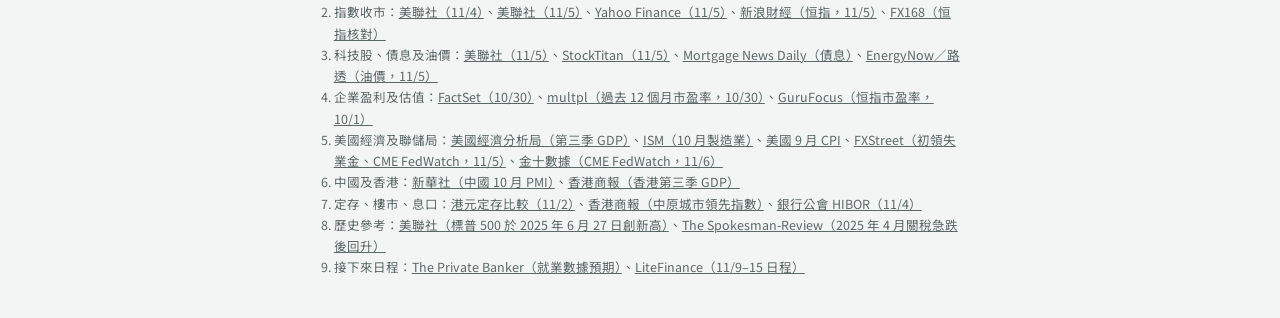
==== commit 8d886733: "大選特刊每週市場筆記（2026-11-06） Co-Authored-By: Claude Opus 5.5 <noreply@anthropic.com> Claude-Session: https" ====
--- a/index.html
+++ b/index.html
@@ -144,6 +144,12 @@
 .cal .m{display:block;background:var(--accent);color:var(--paper);font-size:11px;font-weight:700;padding:2px 0;letter-spacing:.06em}
 .cal .dd{display:block;font-family:var(--mono);font-weight:600;font-size:16px;padding:5px 0 4px;font-variant-numeric:tabular-nums}
 
+/* special issue: reasons box */
+.why{background:var(--paper);border:1px solid var(--line);border-radius:14px;padding:18px 16px}
+.why .watch li{background:var(--accent-soft)}
+.watch .ico{justify-self:center}
+.watch strong{color:var(--ink)}
+
 /* contact */
 .cta{background:var(--paper);border:1px solid var(--line);border-radius:14px;padding:18px 16px;display:flex;flex-direction:column;gap:12px}
 .cta h3{font-family:var(--serif);font-size:19px;margin:0}
@@ -201,44 +207,44 @@
     <div class="mast-text">
       <div class="brand">阿維每週市場筆記</div>
       <div class="issue">環球視野 · 基本面為本</div>
-      <div class="issue">第 2 期 · 2026.11.02 · 數據截至 10/30</div>
+      <div class="issue">大選特刊 · 2026.11.06 · 數據截至 11/5</div>
     </div>
   </header>
 
   <figure class="hero">
-    <canvas id="hero" role="img" aria-label="示意圖：美國經濟和企業盈利成績亮麗，股價仍在搖擺" data-weather="cloudy"></canvas>
-    <figcaption>示意圖｜成績表亮麗，股價仍在搖擺</figcaption>
+    <canvas id="hero" role="img" aria-label="示意圖：美國中期選舉後兩天，標普 500 週三升 1.6%，週四跌 4.4%" data-weather="storm"></canvas>
+    <figcaption>示意圖｜一場大選，兩天兩樣情</figcaption>
   </figure>
 
   <section class="simple" aria-labelledby="simple-title">
-    <h2 id="simple-title">一分鐘看懂：本週和你有甚麼關係？</h2>
+    <h2 id="simple-title">一分鐘看懂：美國大選後，股市發生了甚麼事？</h2>
     <ul class="simple-list">
       <li class="rv">
-        <span class="ico c1"><svg class="i"><use href="#i-bag"/></svg></span>
+        <span class="ico c3"><svg class="i"><use href="#i-city"/></svg></span>
         <div>
-          <div class="head"><span class="tag">物價</span><span class="chip warn">100 元 → 約 102 元</span></div>
-          <p>香港物價一年升了 1.9%，即是去年 100 元的東西，今年要約 102 元。美國物價升得更快，約 3.6%。油價 10 月升了一成多，入油、坐車和買東西都可能再貴一點。</p>
+          <div class="head"><span class="tag">選舉</span><span class="chip warn">週三 +1.6%</span></div>
+          <p>11 月 3 日，美國選出新的國會。民主黨同時贏了參議院和眾議院，總統所屬的共和黨不再控制國會。第二天（週三），美股先升了 1.6%。</p>
+        </div>
+      </li>
+      <li class="rv">
+        <span class="ico c1"><svg class="i"><use href="#i-down"/></svg></span>
+        <div>
+          <div class="head"><span class="tag">大跌</span><span class="chip bad">週四 −4.4%</span></div>
+          <p>再過一天（週四），美股一天跌了 4.4%，是一年半以來跌得最多的一天。跌得最厲害的，是做電腦晶片和人工智能的公司。</p>
         </div>
       </li>
       <li class="rv">
         <span class="ico c2"><svg class="i"><use href="#i-coins"/></svg></span>
         <div>
-          <div class="head"><span class="tag">存錢</span><span class="chip">一年多收約 1,150 元</span></div>
-          <p>大銀行 3 個月定存約 2.4%，有些銀行存一年最高有 3.55%。10 萬元存一年，兩者相差約 1,150 元。高息通常有條件，例如要存一大筆新錢，存之前先看清楚。</p>
-        </div>
-      </li>
-      <li class="rv">
-        <span class="ico c3"><svg class="i"><use href="#i-home"/></svg></span>
-        <div>
-          <div class="head"><span class="tag">供樓</span><span class="chip warn">每月多供約 700 元</span></div>
-          <p>美國這次沒有加息，但市場估計 12 月再加的機會約七成。以 500 萬元、供 30 年計，利率每升 0.25%，每月就要多供約 700 元。</p>
+          <div class="head"><span class="tag">公司</span><span class="chip">盈利 +30%</span></div>
+          <p>美國大公司今年第三季賺的錢，比去年多了約三成。這次大跌，主要是這些股票之前升得太快，大家一起賣出；不是公司突然不賺錢。</p>
         </div>
       </li>
       <li class="rv">
         <span class="ico c4"><svg class="i"><use href="#i-trend"/></svg></span>
         <div>
-          <div class="head"><span class="tag">投資</span><span class="chip bad">10 萬 → 約 9.94 萬</span></div>
-          <p>美股一星期跌了 0.6%，即是 10 萬元的美股少了約 570 元；港股就升了 0.9%。美國大公司賺的錢比去年多了三成，經濟也比預期好。短期股價跟着大家的心情走，長遠還是要看公司賺不賺錢。</p>
+          <div class="head"><span class="tag">全年</span><span class="chip">今年仍 +7.4%</span></div>
+          <p>就算跌了這一天，美股由今年 1 月到現在仍升了 7.4%。如果你的強積金或基金有美股，這星期的結餘可能少了，但要放在更長的時間來看。</p>
         </div>
       </li>
     </ul>
@@ -246,74 +252,85 @@
   </section>
 
   <section class="lead rv">
-    <h1>成績表亮麗，股價仍在搖擺。</h1>
-    <p>美國第三季經濟按年率增長 3.4%，企業盈利按年增長約三成，兩者都好過預期；但週五科技股急跌，標普 500 一週回落 0.6%。聯儲局維持利率不變。港股則止住兩週跌勢，一週回升 0.9%。</p>
-  </section>
-
-  <section class="life" aria-labelledby="life-title">
-    <p class="section-label" id="life-title">先講身邊事</p>
+    <h1>一天大跌，先看清楚三件事。</h1>
+    <p>美國 11 月 3 日中期選舉，民主黨取得參議院和眾議院。選舉後第一天，標普 500 指數升 1.6%；第二天，人工智能和晶片股急跌，標普 500 一天跌 4.4%，納斯達克指數跌 5.5%。計一星期，標普 500 跌 3.0%。下面用三個問題，看看這次大跌是怎樣一回事：跌了多少、為甚麼跌、公司是否仍然賺錢。</p>
+  </section>
+
+  <section class="life" aria-labelledby="zoom-title">
+    <p class="section-label" id="zoom-title">問題一：跌了多少？放在全年來看</p>
     <div class="life-grid">
       <article class="life-card rv">
-        <div class="top"><span class="ico c2"><svg class="i"><use href="#i-coins"/></svg></span><h3>定期存款</h3></div>
-        <ul class="bars" aria-label="港元定存息率與香港通脹比較">
-          <li><span>大銀行 3 個月</span><span class="val">2.40%</span><span class="track"><span class="fill" style="--w:60%"></span></span></li>
-          <li><span>12 個月新資金最高</span><span class="val">3.55%</span><span class="track"><span class="fill" style="--w:88.75%"></span></span></li>
-          <li><span>香港物價升幅（9 月）</span><span class="val">1.9%</span><span class="track"><span class="fill alt" style="--w:47.5%"></span></span></li>
+        <div class="top"><span class="ico c4"><svg class="i"><use href="#i-trend"/></svg></span><h3>今年累計升幅</h3></div>
+        <ul class="bars" aria-label="標普 500 今年累計升幅：大跌前後">
+          <li><span>大跌前（週三收市）</span><span class="val">+12.3%</span><span class="track"><span class="fill" style="--w:82%"></span></span></li>
+          <li><span>大跌後（週四收市）</span><span class="val">+7.4%</span><span class="track"><span class="fill" style="--w:49.33%"></span></span></li>
         </ul>
-        <p class="cap">12 個月息率截至 10 月 26 日，大銀行 3 個月為 10 月 9 日資料；橫條以 4% 為滿格</p>
-        <p>富邦、華僑永亨 12 個月新資金定存最高 3.55%（富邦要 100 萬元起）；大銀行 3 個月仍約 2.40%。以 10 萬元計，兩者一年相差約 1,150 元。部分新客優惠標榜很高的息率，但多數只限 1 個月或有金額上限，要看清條件。</p>
+        <p class="cap">標普 500 指數，由 2026 年初計；橫條以 15% 為滿格</p>
+        <p>大跌之後，標普 500 今年的升幅由 12.3% 減到 7.4%。少了一截，但仍然是升。</p>
       </article>
       <article class="life-card rv">
-        <div class="top"><span class="ico c3"><svg class="i"><use href="#i-city"/></svg></span><h3>香港樓市</h3></div>
-        <ul class="bars" aria-label="中原城市領先指數：低位與最新">
-          <li><span>2024–25 年低位</span><span class="val">約 135</span><span class="track"><span class="fill soft" style="--w:75%"></span></span></li>
-          <li><span>最新（10 月 30 日公佈）</span><span class="val">159.38</span><span class="track"><span class="fill" style="--w:88.54%"></span></span></li>
+        <div class="top"><span class="ico c1"><svg class="i"><use href="#i-down"/></svg></span><h3>週四跌了多少</h3></div>
+        <ul class="bars" aria-label="週四各指數單日跌幅">
+          <li><span>晶片股（費城半導體指數）</span><span class="val">−12.3%</span><span class="track"><span class="fill alt" style="--w:82%"></span></span></li>
+          <li><span>納斯達克指數</span><span class="val">−5.5%</span><span class="track"><span class="fill alt" style="--w:36.67%"></span></span></li>
+          <li><span>標普 500 指數</span><span class="val">−4.4%</span><span class="track"><span class="fill alt" style="--w:29.33%"></span></span></li>
+          <li><span>道瓊斯指數</span><span class="val">−3.4%</span><span class="track"><span class="fill alt" style="--w:22.67%"></span></span></li>
         </ul>
-        <p class="cap">中原城市領先指數 CCL（10 月 30 日公佈）；橫條以 180 為滿格</p>
-        <p>樓價一週跌 0.33%，連跌三週，是 2024 年 8 月以來首見；比 8 月中高位低約 1.7%，但今年累計仍升 10.6%。供樓方面，1 個月 HIBOR 於 10 月 30 日為 2.71%，比上週略低；四大銀行最優惠利率維持 5%。</p>
+        <p class="cap">11 月 5 日單日跌幅；橫條以 15% 為滿格</p>
+        <p>跌得最多的是晶片股，一天跌了一成多。科技股越少的指數，跌得越少。</p>
       </article>
     </div>
   </section>
 
+  <section class="why rv" aria-labelledby="why-title">
+    <p class="section-label" id="why-title">問題二：為甚麼會大跌？</p>
+    <ul class="watch">
+      <li><span class="ico c3"><svg class="i"><use href="#i-city"/></svg></span><span><strong>擔心新規矩。</strong>人工智能要用很多「數據中心」（放滿電腦的大廠房），有人不滿它們令電費變貴。新國會可能訂更多規矩，甚至暫停興建，投資者擔心這些公司的生意受影響。</span></li>
+      <li><span class="ico c1"><svg class="i"><use href="#i-trend"/></svg></span><span><strong>之前升得太快。</strong>晶片和人工智能股是今年升得最多的股票。年尾前，不少大型基金趁價錢高先賣出，把賺到的錢收袋。</span></li>
+      <li><span class="ico c4"><svg class="i"><use href="#i-chat"/></svg></span><span><strong>大家一起跟著賣。</strong>一些人賣，其他人怕了也跟著賣。量度市場緊張程度的「恐慌指數」VIX，一天升了約七成。</span></li>
+    </ul>
+  </section>
+
   <section>
-    <p class="section-label">本週數字：先看環球</p>
+    <p class="section-label">本週數字（10/30 至 11/5）</p>
     <div class="stats">
-      <div class="stat rv"><span class="ico"><svg class="i"><use href="#i-bars"/></svg></span><div class="k">標普 500 指數</div><div class="v" data-count="7580" data-dec="0">7,580</div><div class="d down"><svg class="i" style="width:14px;height:14px"><use href="#i-down"/></svg>0.6% 按週</div></div>
-      <div class="stat rv"><span class="ico"><svg class="i"><use href="#i-pct"/></svg></span><div class="k">美國 10 年期債息</div><div class="v" data-count="4.94" data-dec="2" data-suffix="%">4.94%</div><div class="d flat"><svg class="i" style="width:14px;height:14px"><use href="#i-down"/></svg>0.06 個百分點</div></div>
-      <div class="stat rv"><span class="ico"><svg class="i"><use href="#i-drop"/></svg></span><div class="k">布蘭特油價（12 月期貨）</div><div class="v" data-count="117.64" data-dec="2" data-prefix="$">$117.64</div><div class="d up"><svg class="i" style="width:14px;height:14px"><use href="#i-up"/></svg>0.8% 按週</div></div>
-      <div class="stat rv"><span class="ico"><svg class="i"><use href="#i-city"/></svg></span><div class="k">恒生指數</div><div class="v" data-count="23294" data-dec="0">23,294</div><div class="d up"><svg class="i" style="width:14px;height:14px"><use href="#i-up"/></svg>0.9% 按週</div></div>
+      <div class="stat rv"><span class="ico"><svg class="i"><use href="#i-bars"/></svg></span><div class="k">標普 500 指數</div><div class="v" data-count="7354" data-dec="0">7,354</div><div class="d down"><svg class="i" style="width:14px;height:14px"><use href="#i-down"/></svg>3.0% 按週</div></div>
+      <div class="stat rv"><span class="ico"><svg class="i"><use href="#i-trend"/></svg></span><div class="k">納斯達克指數</div><div class="v" data-count="24315" data-dec="0">24,315</div><div class="d down"><svg class="i" style="width:14px;height:14px"><use href="#i-down"/></svg>4.4% 按週</div></div>
+      <div class="stat rv"><span class="ico"><svg class="i"><use href="#i-pct"/></svg></span><div class="k">恐慌指數 VIX</div><div class="v" data-count="28.18" data-dec="1">28.2</div><div class="d up"><svg class="i" style="width:14px;height:14px"><use href="#i-up"/></svg>週四一天升約七成</div></div>
+      <div class="stat rv"><span class="ico"><svg class="i"><use href="#i-city"/></svg></span><div class="k">恒生指數</div><div class="v" data-count="24797" data-dec="0">24,797</div><div class="d up"><svg class="i" style="width:14px;height:14px"><use href="#i-up"/></svg>6.5% 按週</div></div>
     </div>
   </section>
 
   <section class="thermo" aria-labelledby="thermo-title">
     <div class="thermo-head">
+      <p class="section-label" style="margin:0 0 4px">問題三：公司和經濟還好嗎？</p>
       <h2 id="thermo-title">基本面溫度計</h2>
-      <p>長線投資看三件事：經濟、企業、估值。經濟分美國、中國、香港；估值分美股、港股。</p>
+      <p>股價每天都會上落；長遠來說，要看經濟、公司賺錢和股價貴不貴。</p>
       <div class="legend" aria-hidden="true"><span><i style="background:var(--ok)"></i>穩健</span><span><i style="background:var(--warn)"></i>留意</span><span><i style="background:var(--bad)"></i>警示</span></div>
     </div>
     <div class="row">
       <div class="gauge" style="--a:5deg"><svg viewBox="0 0 120 66" aria-hidden="true"></svg><span class="name">美國經濟</span><span class="pill warn">留意</span></div>
-      <p>第三季經濟按年率增長 <span class="num">3.4%</span>，好過預期；但 9 月物價仍升約 <span class="num">3.6%</span>，新增職位只有 <span class="num">2.9</span> 萬，失業率 <span class="num">4.2%</span>。增長快、物價高、請人慢，所以要留意。</p>
+      <p>第三季經濟增長 <span class="num">3.4%</span>（年率），工廠生意也在增長（指數 <span class="num">55.5</span>，高於 <span class="num">50</span> 即是擴張）。但物價一年升 <span class="num">3.7%</span>，仍然偏高。</p>
     </div>
     <div class="row">
       <div class="gauge" style="--a:20deg"><svg viewBox="0 0 120 66" aria-hidden="true"></svg><span class="name">中國經濟</span><span class="pill warn">留意</span></div>
-      <p>第三季經濟按年增長 <span class="num">4.5%</span>；但 10 月製造業採購經理指數跌至 <span class="num">49.3</span>，非製造業 <span class="num">49.7</span>，兩者都低於代表擴張的 <span class="num">50</span>，第四季開局偏弱。</p>
+      <p>第三季增長 <span class="num">4.5%</span>；但 10 月工廠和服務業指數只有 <span class="num">49.3</span> 和 <span class="num">49.7</span>，低於 <span class="num">50</span>，生意略為收縮。</p>
     </div>
     <div class="row">
-      <div class="gauge" style="--a:-40deg"><svg viewBox="0 0 120 66" aria-hidden="true"></svg><span class="name">香港經濟</span><span class="pill ok">穩健</span></div>
-      <p>9 月通脹 <span class="num">1.9%</span>、失業率 <span class="num">3.9%</span>，大致平穩；第二季經濟增長 <span class="num">4.3%</span>。第三季數字 11 月 3 日公佈，政府表示會高於市場預期。</p>
+      <div class="gauge" style="--a:-58deg"><svg viewBox="0 0 120 66" aria-hidden="true"></svg><span class="name">香港經濟</span><span class="pill ok">穩健</span></div>
+      <p>第三季增長 <span class="num">5.2%</span>，首三季 <span class="num">5.1%</span>，是 5 年來最快。失業率 <span class="num">3.9%</span>。</p>
     </div>
     <div class="row">
       <div class="gauge" style="--a:-60deg"><svg viewBox="0 0 120 66" aria-hidden="true"></svg><span class="name">美國企業</span><span class="pill ok">穩健</span></div>
-      <p>標普 500 公司第三季業績已公佈六成，<span class="num">82%</span> 盈利好過預期。整體盈利按年增長 <span class="num">30.2%</span>，收入增長 <span class="num">13.4%</span>。要留意的是，超出預期的幅度比過去 5 年平均小。</p>
+      <p>已公佈業績的大公司中，每 10 間有約 <span class="num">8</span> 間賺得比預期多；整體盈利比去年多 <span class="num">30.2%</span>（截至 10 月 30 日）。</p>
     </div>
     <div class="row">
-      <div class="gauge" style="--a:18deg"><svg viewBox="0 0 120 66" aria-hidden="true"></svg><span class="name">標普估值</span><span class="pill warn">留意</span></div>
-      <p>以未來 12 個月盈利計，標普 500 市盈率 <span class="num">18.7</span> 倍，低於 5 年平均 <span class="num">19.8</span> 倍；但以過去 12 個月盈利計約 <span class="num">25.9</span> 倍（10 月 30 日），明顯高於 1917 年以來平均約 <span class="num">16</span> 倍。</p>
+      <div class="gauge" style="--a:15deg"><svg viewBox="0 0 120 66" aria-hidden="true"></svg><span class="name">標普估值</span><span class="pill warn">留意</span></div>
+      <p>大跌前，美股價錢約等於公司過去一年盈利的 <span class="num">25.9</span> 倍，長期平均約 <span class="num">16</span> 倍，即是偏貴。這也是股價容易大上大落的原因之一。</p>
     </div>
     <div class="row">
-      <div class="gauge" style="--a:-8deg"><svg viewBox="0 0 120 66" aria-hidden="true"></svg><span class="name">恒指估值</span><span class="pill warn">留意</span></div>
-      <p>恒指市盈率 <span class="num">11.6</span> 倍（10 月 1 日），比長期平均 <span class="num">10.69</span> 倍高約 <span class="num">8.5%</span>，略高於平均，但仍遠低於美股。</p>
+      <div class="gauge" style="--a:0deg"><svg viewBox="0 0 120 66" aria-hidden="true"></svg><span class="name">恒指估值</span><span class="pill warn">留意</span></div>
+      <p>港股約 <span class="num">11.6</span> 倍（10 月 1 日），略高於長期平均 <span class="num">10.69</span> 倍，但比美股便宜得多。</p>
     </div>
   </section>
 
@@ -324,19 +341,23 @@
       <path d="M18 42h22a8 8 0 0 0 0-16 11 11 0 0 0-20-2 9 9 0 0 0-2 18z"/>
     </svg>
     <div>
-      <h3>市場情緒（補充）</h3>
-      <p>本週情緒反覆。美股週五急跌，納指錄得 6 月以來最大單日跌幅，市場再次擔心大型科技公司在人工智能上花錢太多。油價方面，有消息指美國或再對伊朗採取軍事行動，布蘭特油價 10 月累升約 13.6%。港股則回升，止住兩週跌勢，但 10 月全月仍跌約 5.4%。</p>
+      <h3>以前也試過嗎？</h3>
+      <p>上一次標普 500 一天跌得這麼多，是 2025 年 4 月美國宣佈大幅加關稅之後。當時大家也很驚慌，但指數在同年 6 月 27 日已回到歷史新高，前後約三個月。每次情況都不同，過去的走勢不代表將來，但它提醒我們：一天的大跌，不等於一整年的結果。</p>
     </div>
   </section>
 
   <section class="view rv">
-    <h3>長線投資者的角度</h3>
-    <p>短期價格受情緒影響；長期回報最終取決於企業盈利，以及買入時的估值。本週的情況是：經濟和盈利的成績都好過預期，估值大致合理；令股價搖擺的，主要是對科技投資和利率的擔心。</p>
-    <p class="section-label" style="margin-bottom:8px">下週留意</p>
+    <h3>大跌時，先問自己三個問題</h3>
+    <ul class="watch" style="margin-bottom:14px">
+      <li><span class="ico c2"><svg class="i"><use href="#i-coins"/></svg></span><span><strong>這筆錢幾時要用？</strong>幾年後才用的錢，和下個月要用的錢，應付股價上落的方法不一樣。</span></li>
+      <li><span class="ico c3"><svg class="i"><use href="#i-bars"/></svg></span><span><strong>我是否太集中？</strong>如果大部分錢都放在同一類股票（例如科技股），這次的感受會特別深。</span></li>
+      <li><span class="ico c4"><svg class="i"><use href="#i-pct"/></svg></span><span><strong>當初的原因變了嗎？</strong>選舉改變的是政策方向，不會一夜改變公司賺錢的能力。</span></li>
+    </ul>
+    <p class="section-label" style="margin-bottom:8px">接下來留意</p>
     <ul class="watch">
-      <li><span class="cal"><span class="m">11 月</span><span class="dd">3</span></span><span>香港公佈第三季經濟增長預先估計，政府表示會高於市場預期。</span></li>
-      <li><span class="cal"><span class="m">11 月</span><span class="dd">3</span></span><span>美國中期選舉，結果或影響市場對政策的預期。</span></li>
-      <li><span class="cal"><span class="m">11 月</span><span class="dd">6</span></span><span>美國公佈 10 月就業數據，市場預期新增約 5.5 萬個職位（9 月：2.9 萬）。</span></li>
+      <li><span class="cal"><span class="m">11 月</span><span class="dd">6</span></span><span>美國公佈 10 月就業數據（香港時間週五晚），市場預期新增約 6 萬個職位。</span></li>
+      <li><span class="cal"><span class="m">11 月</span><span class="dd">10</span></span><span>美國公佈 10 月物價（CPI），影響 12 月會否加息。</span></li>
+      <li><span class="cal"><span class="m">11 月</span><span class="dd">13</span></span><span>香港政府公佈全年經濟增長修訂預測。</span></li>
     </ul>
   </section>
 
@@ -364,13 +385,15 @@
     <div>
       資料來源：
       <ol class="src">
-        <li>指數收市：<a href="https://finance.yahoo.com/markets/stocks/articles/major-us-stock-indexes-fared-202111310.html" target="_blank" rel="noopener">美聯社（標普 500，10/30）</a>、<a href="https://news.rthk.hk/rthk/ch/component/k2/1875961-20261030.htm" target="_blank" rel="noopener">香港電台</a>、<a href="https://finance.sina.com.cn/stock/hkstock/marketalerts/2026-10-30/doc-iniwywts5514144.shtml" target="_blank" rel="noopener">新浪財經（恒指，10/30）</a></li>
-        <li>債息及油價：<a href="https://geo.multpl.com/10-year-treasury-rate" target="_blank" rel="noopener">multpl（債息，10/30）</a>、<a href="https://theglassdesk.substack.com/p/weekly-market-review-oct-30-2026" target="_blank" rel="noopener">The Glass Desk 週報（10/30）</a>、<a href="https://finance.yahoo.com/markets/live/stock-market-today-friday-october-30-dow-sp-500-nasdaq-amazon-intel-ai-sell-off-191429143.html" target="_blank" rel="noopener">Yahoo Finance（10/30）</a>、<a href="https://financefeeds.com/brent-crude-oil-price-113-saturday-week-ahead-after-october-13-6-percent-gain-hormuz-mines-midterms-jobs-report-bull-120-bear-106/" target="_blank" rel="noopener">FinanceFeeds（布蘭特結算）</a></li>
-        <li>企業盈利及估值：<a href="https://insight.factset.com/sp-500-earnings-season-update-october-30-2026" target="_blank" rel="noopener">FactSet（10/30）</a>、<a href="https://geo.multpl.com/s-p-500-pe-ratio" target="_blank" rel="noopener">multpl（過去 12 個月市盈率，10/30）</a>、<a href="https://chartrow.com/sp500/pe-ratio" target="_blank" rel="noopener">ChartRow（核對）</a>、<a href="https://www.gurufocus.com/economic_indicators/5732/pe-ratio-ttm-for-the-hang-seng-index" target="_blank" rel="noopener">GuruFocus（恒指市盈率，10/1）</a></li>
-        <li>美國經濟及聯儲局：<a href="https://bea.gov/news/2026/gdp-advance-estimate-3rd-quarter-2026" target="_blank" rel="noopener">美國經濟分析局（第三季 GDP）</a>、<a href="https://www.raisin.com/en-us/news/live-breakdown-fed-policy-statement-october-2026/" target="_blank" rel="noopener">聯儲局議息（10/28）</a></li>
-        <li>中國及香港：<a href="https://english.news.cn/20261031/d98d1f3fa92a45d6a26f234849bd4957/c.html" target="_blank" rel="noopener">新華社（中國 10 月 PMI）</a>、<a href="https://hk.on.cc/hk/bkn/cnt/finance/20261101/bkn-20261101141604238-1101_00842_001.html" target="_blank" rel="noopener">東網（香港第三季 GDP 公佈日期）</a></li>
-        <li>定存、樓市、息口：<a href="https://www.10life.com/zh-HK/blog/hkd-fixed-deposit-rates-comparison" target="_blank" rel="noopener">港元定存比較（10/26）</a>、<a href="https://www.hkcd.com/hkcdweb/content/2026/10/30/content_8782679.html" target="_blank" rel="noopener">香港商報（中原城市領先指數）</a>、<a href="https://hk.investing.com/news/forex-news/article-1729242" target="_blank" rel="noopener">HIBOR（10/30）</a></li>
-        <li>聯儲局預期及下週日程：<a href="https://hk.investing.com/central-banks/fed-rate-monitor" target="_blank" rel="noopener">Investing.com 美聯儲利率監測工具（10/31）</a>、<a href="https://www.stheadline.com/investment/3402209/定存攻略港元定存掀加息潮-至少13間3厘或以上-美元定存高逾4厘-附銀債退款優惠" target="_blank" rel="noopener">星島（引用 CME FedWatch）</a>、<a href="https://danielsan2401.substack.com/p/week-ahead-2nd-6th-november-ten-to" target="_blank" rel="noopener">Week Ahead（11/2–6）</a></li>
+        <li>美國中期選舉：<a href="https://www.pbs.org/newshour/politics/democrats-take-control-of-the-senate-after-winning-key-midterm-races" target="_blank" rel="noopener">美聯社／PBS（參議院，11/3）</a>、<a href="https://www.cbsnews.com/live-updates/midterm-election-results-2026-democrats-house-senate-trump/" target="_blank" rel="noopener">CBS News（參眾兩院，11/5）</a></li>
+        <li>指數收市：<a href="https://finance.yahoo.com/markets/world-indices/articles/major-us-stock-indexes-fared-212456789.html" target="_blank" rel="noopener">美聯社（11/4）</a>、<a href="https://krmg.com/2026/11/05/how-major-us-stock-indexes-fared-thursday-11-5-2026/" target="_blank" rel="noopener">美聯社（11/5）</a>、<a href="https://finance.yahoo.com/markets/live/stock-market-today-thursday-november-5-dow-sp-500-nasdaq-plunge-chip-stocks-melt-down-193726491.html" target="_blank" rel="noopener">Yahoo Finance（11/5）</a>、<a href="https://finance.sina.com.cn/stock/hkstock/marketalerts/2026-11-05/doc-inixsmiy9504161.shtml" target="_blank" rel="noopener">新浪財經（恒指，11/5）</a>、<a href="https://www.fx168news.com/express/fastnews/1463100" target="_blank" rel="noopener">FX168（恒指核對）</a></li>
+        <li>科技股、債息及油價：<a href="https://nbcbayarea.com/news/national-international/november-5-stock-market/4170982" target="_blank" rel="noopener">美聯社（11/5）</a>、<a href="https://www.stocktitan.net/articles/stock-market-today-live-november-5-2026" target="_blank" rel="noopener">StockTitan（11/5）</a>、<a href="https://www.mortgagenewsdaily.com/treasury/10yr" target="_blank" rel="noopener">Mortgage News Daily（債息）</a>、<a href="https://energynow.ca/2026/11/oil-prices-rebound-following-historic-selloff-as-markets-weigh-iran-war-risks-and-u-s-election-fallout/" target="_blank" rel="noopener">EnergyNow／路透（油價，11/5）</a></li>
+        <li>企業盈利及估值：<a href="https://insight.factset.com/sp-500-earnings-season-update-october-30-2026" target="_blank" rel="noopener">FactSet（10/30）</a>、<a href="https://geo.multpl.com/s-p-500-pe-ratio" target="_blank" rel="noopener">multpl（過去 12 個月市盈率，10/30）</a>、<a href="https://www.gurufocus.com/economic_indicators/5732/pe-ratio-ttm-for-the-hang-seng-index" target="_blank" rel="noopener">GuruFocus（恒指市盈率，10/1）</a></li>
+        <li>美國經濟及聯儲局：<a href="https://bea.gov/news/2026/gdp-advance-estimate-3rd-quarter-2026" target="_blank" rel="noopener">美國經濟分析局（第三季 GDP）</a>、<a href="https://www.prnewswire.com/news-releases/manufacturing-pmi-at-55-5-october-2026-ism-manufacturing-pmi-report-302925617.html" target="_blank" rel="noopener">ISM（10 月製造業）</a>、<a href="https://cpiinflationcalculator.com/the-consumer-price-index-rises-0-6-in-september-2026-seasonally-adjusted-and-rises-to-3-7-annually/" target="_blank" rel="noopener">美國 9 月 CPI</a>、<a href="https://www.fxstreet.hk/news/huang-jin-zai-na-si-da-ke-100zhi-shu-bao-die-zhi-ji-tu-po-4100mei-yuan-12yue-jia-xi-ya-zhu-jian-ruo-202611052024" target="_blank" rel="noopener">FXStreet（初領失業金、CME FedWatch，11/5）</a>、<a href="https://shishixinwen.news/news/jin10/20261106060419306800" target="_blank" rel="noopener">金十數據（CME FedWatch，11/6）</a></li>
+        <li>中國及香港：<a href="https://english.news.cn/20261031/d98d1f3fa92a45d6a26f234849bd4957/c.html" target="_blank" rel="noopener">新華社（中國 10 月 PMI）</a>、<a href="https://www.hkcd.com/hkcdweb/content/2026/11/03/content_8783379.html" target="_blank" rel="noopener">香港商報（香港第三季 GDP）</a></li>
+        <li>定存、樓市、息口：<a href="https://www.10life.com/zh-HK/blog/hkd-fixed-deposit-rates-comparison" target="_blank" rel="noopener">港元定存比較（11/2）</a>、<a href="https://www.hkcd.com/hkcdweb/content/2026/10/30/content_8782679.html" target="_blank" rel="noopener">香港商報（中原城市領先指數）</a>、<a href="https://www.hkab.org.hk/tc/rates/hibor" target="_blank" rel="noopener">銀行公會 HIBOR（11/4）</a></li>
+        <li>歷史參考：<a href="https://abc7.com/16864739" target="_blank" rel="noopener">美聯社（標普 500 於 2025 年 6 月 27 日創新高）</a>、<a href="https://www.spokesman.com/stories/2025/jun/27/sp-500-surges-through-trump-turmoil-to-a-record-hi" target="_blank" rel="noopener">The Spokesman-Review（2025 年 4 月關稅急跌後回升）</a></li>
+        <li>接下來日程：<a href="https://leprivatebanker.com/2026/11/05/treasury-yields-slide-as-tech-rout-fuels-haven-bid-with-two-year-down-11-basis-points-before-fridays-payrolls/" target="_blank" rel="noopener">The Private Banker（就業數據預期）</a>、<a href="https://www.litefinance.org/blog/analysts-opinions/weekly-economic-calendar-for-09112026-15112026/" target="_blank" rel="noopener">LiteFinance（11/9–15 日程）</a></li>
       </ol>
     </div>
   </footer>
@@ -449,9 +472,10 @@
   setTimeout(function(){ document.querySelectorAll(".rv, .gauge").forEach(function(el){ el.classList.add("in"); }); }, 4000);
 })();
 
-// Hero illustration (第 2 期): "成績表亮麗，股價仍在搖擺".
-// Left: a report card with two ticked results (US GDP, S&P 500 earnings). Right: a swaying price line under a cloudy sky.
-// The card rows and the line draw in once; afterwards only the clouds drift and the price line sways gently.
+// Hero illustration (大選特刊): "一場大選，兩天兩樣情".
+// Left: a ballot box with a ballot dropping in (US midterms, 3 Nov). Right: two daily bars for the S&P 500,
+// Wednesday up 1.6% (green) and Thursday down 4.4% (coral), under a stormy sky with static rain.
+// The ballot drops and the bars grow once; afterwards only the clouds drift.
 (function hero(){
   const cv = document.getElementById("hero");
   if (!cv) return;
@@ -460,89 +484,112 @@
   const FONT = "'Noto Sans TC','PingFang TC','Microsoft JhengHei',sans-serif";
   const SERIF = "'Noto Serif TC','Songti TC',serif";
   function build(){
-    seed = 11;
+    seed = 23;
     const dpr = Math.min(window.devicePixelRatio || 1, 2);
     w = cv.clientWidth || 600; h = Math.round(w * 9 / 16);
     cv.width = Math.round(w * dpr); cv.height = Math.round(h * dpr);
     cv.getContext("2d").setTransform(dpr,0,0,dpr,0,0);
     const clouds = [];
-    for (let i=0;i<10;i++) clouds.push([rnd()*w, rnd()*h*0.45, (0.14+rnd()*0.2)*w]);
-    // price line: wobbles up and down around a flat path, ends a little lower than it started
-    const lx0 = w*0.50, lx1 = w*0.86, pts = []; const m = 56; let y = 0;
-    for (let i=0;i<=m;i++){ const t=i/m; y = Math.sin(t*Math.PI*3.2)*0.16 + Math.sin(t*Math.PI*9)*0.05 + (rnd()-0.5)*0.04 + t*0.22; pts.push([lx0+(lx1-lx0)*t, y]); }
-    geo = {clouds:clouds, pts:pts};
+    for (let i=0;i<12;i++) clouds.push([rnd()*w, rnd()*h*0.32, (0.16+rnd()*0.22)*w]);
+    const rain = [];
+    for (let i=0;i<70;i++) rain.push([rnd()*w*1.1, rnd()*h, (0.03+rnd()*0.04)*h]);
+    geo = {clouds:clouds, rain:rain};
   }
   function rr(g,x,y,ww,hh,r){ g.beginPath(); g.moveTo(x+r,y); g.arcTo(x+ww,y,x+ww,y+hh,r); g.arcTo(x+ww,y+hh,x,y+hh,r); g.arcTo(x,y+hh,x,y,r); g.arcTo(x,y,x+ww,y,r); g.closePath(); }
-  function tick(g,x,y,s,p){
-    g.beginPath(); g.moveTo(x-s*0.45,y);
-    if (p > 0) g.lineTo(x-s*0.45+s*0.3*Math.min(1,p*2), y+s*0.3*Math.min(1,p*2));
-    if (p > 0.5) g.lineTo(x-s*0.15+s*0.6*(p-0.5)*2, y+s*0.3-s*0.65*(p-0.5)*2);
-    g.stroke();
-  }
+  const ease = function(x){ x = Math.max(0, Math.min(1, x)); return 1 - Math.pow(1-x, 3); };
   function draw(p, time){
     const g = cv.getContext("2d");
+    // stormy sky
     const sky = g.createLinearGradient(0,0,0,h);
-    sky.addColorStop(0,"#0D2629"); sky.addColorStop(.6,"#17403F"); sky.addColorStop(1,"#22524E");
+    sky.addColorStop(0,"#0A1F22"); sky.addColorStop(.6,"#123432"); sky.addColorStop(1,"#1B4441");
     g.fillStyle = sky; g.fillRect(0,0,w,h);
-    // soft sun glow behind clouds: cloudy, not stormy
-    const sun = g.createRadialGradient(w*0.82,h*0.18,0,w*0.82,h*0.18,w*0.22);
-    sun.addColorStop(0,"rgba(242,194,107,0.28)"); sun.addColorStop(1,"rgba(242,194,107,0)");
-    g.fillStyle = sun; g.fillRect(0,0,w,h);
     geo.clouds.forEach(function(c, i){
-      const cx = (c[0] + w*0.3 + time*0.004*(1+i%3)) % (w*1.6) - w*0.3;
+      const cx = (c[0] + w*0.3 + time*0.005*(1+i%3)) % (w*1.6) - w*0.3;
       const cg = g.createRadialGradient(cx,c[1],0,cx,c[1],c[2]);
-      cg.addColorStop(0,"rgba(200,218,216,0.16)"); cg.addColorStop(1,"rgba(200,218,216,0)");
-      g.fillStyle = cg; g.beginPath(); g.ellipse(cx,c[1],c[2],c[2]*0.45,0,0,Math.PI*2); g.fill();
+      cg.addColorStop(0,"rgba(150,170,170,0.22)"); cg.addColorStop(1,"rgba(150,170,170,0)");
+      g.fillStyle = cg; g.beginPath(); g.ellipse(cx,c[1],c[2],c[2]*0.42,0,0,Math.PI*2); g.fill();
     });
-    // ---- report card (left)
-    const cx = w*0.06, cy = h*0.16, cw = w*0.36, ch = h*0.68, r = w*0.022;
-    g.save(); g.shadowColor = "rgba(0,0,0,0.25)"; g.shadowBlur = w*0.03; g.shadowOffsetY = w*0.008;
-    rr(g,cx,cy,cw,ch,r); g.fillStyle = "#F7F4EC"; g.fill(); g.restore();
-    g.fillStyle = "#0E5A52"; rr(g,cx,cy,cw,h*0.13,r); g.fill(); g.fillRect(cx,cy+h*0.07,cw,h*0.06);
-    g.fillStyle = "#FFFFFF"; g.textBaseline = "middle";
-    g.font = "700 "+Math.max(12,w*0.034)+"px "+SERIF; g.fillText("美國成績表", cx+w*0.03, cy+h*0.065);
-    g.font = "500 "+Math.max(9,w*0.018)+"px "+FONT; g.fillStyle = "rgba(255,255,255,0.75)";
-    g.textAlign = "right"; g.fillText("第三季", cx+cw-w*0.03, cy+h*0.067); g.textAlign = "left";
-    const rows = [["經濟增長（年率）","3.4%"],["企業盈利（按年）","+30.2%"]];
-    rows.forEach(function(row, i){
-      const ry = cy + h*0.22 + i*h*0.205;
-      const rp = Math.max(0, Math.min(1, (p - 0.15 - i*0.25) / 0.35));
-      g.globalAlpha = Math.min(1, rp*1.5);
-      g.fillStyle = "#5B6866"; g.font = "500 "+Math.max(10,w*0.022)+"px "+FONT; g.fillText(row[0], cx+w*0.03, ry);
-      g.fillStyle = "#16211F"; g.font = "700 "+Math.max(14,w*0.046)+"px "+FONT; g.fillText(row[1], cx+w*0.03, ry+h*0.085);
-      // ticked circle
-      const tx = cx+cw-w*0.065, ty = ry+h*0.045, tr = w*0.03;
-      g.fillStyle = "#E3F1E8"; g.beginPath(); g.arc(tx,ty,tr,0,Math.PI*2); g.fill();
-      g.strokeStyle = "#2F7A4C"; g.lineWidth = Math.max(2,w*0.006); g.lineCap = "round"; g.lineJoin = "round";
-      tick(g, tx, ty-tr*0.05, tr*1.1, rp);
+    // static rain streaks
+    g.strokeStyle = "rgba(200,222,220,0.13)"; g.lineWidth = 1; g.lineCap = "round";
+    geo.rain.forEach(function(d){ g.beginPath(); g.moveTo(d[0], d[1]); g.lineTo(d[0]-d[2]*0.35, d[1]+d[2]); g.stroke(); });
+
+    // ---- ballot box (left)
+    const bw = w*0.30, bh = h*0.36, bx = w*0.07, by = h*0.86 - bh;
+    const lid = h*0.06;
+    // ballot slip dropping into the slot
+    const dp = ease(p/0.55);
+    const slipW = bw*0.42, slipH = h*0.20;
+    const slipX = bx + bw/2 - slipW/2;
+    const slipY = (by - h*0.36) + dp*(h*0.30);
+    g.save();
+    g.beginPath(); g.rect(0, 0, w, by + lid*0.5); g.clip();
+    g.save(); g.translate(slipX + slipW/2, slipY + slipH/2); g.rotate((1-dp)*-0.12);
+    g.fillStyle = "#FFFFFF"; rr(g, -slipW/2, -slipH/2, slipW, slipH, w*0.006); g.fill();
+    g.strokeStyle = "#D8D2C2"; g.lineWidth = 1;
+    for (let k=0;k<3;k++){ g.beginPath(); g.moveTo(-slipW*0.32, -slipH*0.22 + k*slipH*0.16); g.lineTo(slipW*0.10, -slipH*0.22 + k*slipH*0.16); g.stroke(); }
+    g.strokeStyle = "#2F7A4C"; g.lineWidth = Math.max(2, w*0.005); g.lineCap = "round"; g.lineJoin = "round";
+    g.beginPath(); g.moveTo(slipW*0.16, -slipH*0.06); g.lineTo(slipW*0.24, slipH*0.02); g.lineTo(slipW*0.36, -slipH*0.16); g.stroke();
+    g.restore();
+    g.restore();
+    // box body
+    g.save(); g.shadowColor = "rgba(0,0,0,0.3)"; g.shadowBlur = w*0.03; g.shadowOffsetY = w*0.008;
+    rr(g, bx, by, bw, bh, w*0.016); g.fillStyle = "#F7F4EC"; g.fill(); g.restore();
+    g.fillStyle = "#0E5A52"; rr(g, bx - bw*0.04, by - lid*0.3, bw*1.08, lid, w*0.012); g.fill();
+    g.fillStyle = "#0A2A27"; rr(g, bx + bw/2 - slipW*0.62, by - lid*0.3 + lid*0.38, slipW*1.24, lid*0.26, lid*0.13); g.fill();
+    // label on box
+    g.textBaseline = "middle"; g.textAlign = "center";
+    g.fillStyle = "#16211F"; g.font = "700 " + Math.max(12, w*0.036) + "px " + SERIF;
+    g.fillText("美國中期選舉", bx + bw/2, by + bh*0.42);
+    g.fillStyle = "#5B6866"; g.font = "500 " + Math.max(10, w*0.022) + "px " + FONT;
+    g.fillText("11 月 3 日", bx + bw/2, by + bh*0.64);
+    g.textAlign = "left";
+    // badge
+    const ba = ease((p - 0.45) / 0.3);
+    if (ba > 0){
+      g.globalAlpha = ba;
+      const tw = Math.max(11, w*0.026);
+      g.font = "700 " + tw + "px " + FONT;
+      const label = "國會易手", lw = g.measureText(label).width + tw*1.4, lh = tw*1.9;
+      const lx = bx + bw/2 - lw/2, ly = h*0.08;
+      g.fillStyle = "#F2C26B"; rr(g, lx, ly, lw, lh, lh/2); g.fill();
+      g.fillStyle = "#1B1A12"; g.textAlign = "center"; g.fillText(label, bx + bw/2, ly + lh/2 + 1); g.textAlign = "left";
       g.globalAlpha = 1;
-      if (i === 0){ g.strokeStyle = "#E2DCCD"; g.lineWidth = 1; g.beginPath(); g.moveTo(cx+w*0.03, ry+h*0.145); g.lineTo(cx+cw-w*0.03, ry+h*0.145); g.stroke(); }
-    });
-    g.fillStyle = "#2F7A4C"; g.font = "700 "+Math.max(9,w*0.019)+"px "+FONT;
-    g.globalAlpha = Math.max(0, Math.min(1, (p-0.7)/0.3)); g.fillText("兩項都好過預期", cx+w*0.03, cy+ch-h*0.045); g.globalAlpha = 1;
-    // ---- swaying price line (right)
-    const mid = h*0.50, amp = h*0.30, sway = (p >= 1 ? Math.sin(time/900) : 0);
-    const k = Math.max(1, Math.round((geo.pts.length-1)*p));
-    const line = geo.pts.slice(0,k+1).map(function(pt, i){ const t = i/(geo.pts.length-1); return [pt[0], mid + (pt[1] + sway*0.04*Math.sin(t*Math.PI*4)) * amp]; });
-    g.strokeStyle = "rgba(220,240,238,0.10)"; g.lineWidth = 1;
-    [0.30,0.50,0.70].forEach(function(f){ g.beginPath(); g.moveTo(w*0.48,h*f); g.lineTo(w*0.96,h*f); g.stroke(); });
-    g.beginPath(); line.forEach(function(pt,i){ i?g.lineTo(pt[0],pt[1]):g.moveTo(pt[0],pt[1]); });
-    g.strokeStyle = "#F2876F"; g.lineWidth = Math.max(2.5,w*0.006); g.lineJoin = "round"; g.lineCap = "round"; g.stroke();
-    const end = line[line.length-1];
-    g.fillStyle = "#F2876F"; g.beginPath(); g.arc(end[0],end[1],Math.max(4,w*0.009),0,Math.PI*2); g.fill();
-    if (p >= 1){
-      const pulse = 1 + 0.35*Math.max(0, Math.sin(time/380));
-      g.globalAlpha = 0.25; g.beginPath(); g.arc(end[0],end[1],Math.max(4,w*0.009)*pulse*1.8,0,Math.PI*2); g.fill(); g.globalAlpha = 1;
-      g.font = "700 "+Math.max(11,w*0.026)+"px "+FONT; g.textAlign = "right";
-      g.fillText("股價 搖擺", w*0.95, h*0.14);
-      g.font = "500 "+Math.max(9,w*0.019)+"px "+FONT; g.fillStyle = "rgba(242,135,111,0.85)";
-      g.fillText("標普 500 一週 −0.6%", w*0.95, h*0.21); g.textAlign = "left";
     }
+
+    // ---- two daily bars (right)
+    const x0 = w*0.50, x1 = w*0.95;
+    const base = h*0.42, unit = h*0.068; // one per cent
+    g.strokeStyle = "rgba(220,240,238,0.30)"; g.lineWidth = 1;
+    g.beginPath(); g.moveTo(x0, base); g.lineTo(x1, base); g.stroke();
+    g.fillStyle = "rgba(230,240,238,0.85)"; g.font = "700 " + Math.max(11, w*0.026) + "px " + FONT;
+    g.textAlign = "right"; g.fillText("標普 500 單日升跌", x1, h*0.10); g.textAlign = "left";
+    const barW = w*0.11;
+    const c1 = x0 + (x1-x0)*0.28, c2 = x0 + (x1-x0)*0.72;
+    const g1 = ease((p - 0.35) / 0.35), g2 = ease((p - 0.6) / 0.4);
+    // Wednesday: up 1.6%
+    const up = 1.6*unit*g1;
+    g.fillStyle = "#5FBF86"; rr(g, c1 - barW/2, base - up, barW, Math.max(0.01, up), Math.min(w*0.01, up/2)); g.fill();
+    // Thursday: down 4.4%
+    const dn = 4.4*unit*g2;
+    g.fillStyle = "#F2876F"; rr(g, c2 - barW/2, base, barW, Math.max(0.01, dn), Math.min(w*0.01, dn/2)); g.fill();
+    g.textAlign = "center";
+    g.fillStyle = "rgba(230,240,238,0.75)"; g.font = "500 " + Math.max(10, w*0.022) + "px " + FONT;
+    g.fillText("週三", c1, base + h*0.055);
+    g.fillText("週四", c2, base - h*0.045);
+    if (g1 > 0){
+      g.globalAlpha = g1; g.fillStyle = "#7FD6A0"; g.font = "700 " + Math.max(13, w*0.04) + "px " + FONT;
+      g.fillText("+1.6%", c1, base - up - h*0.055); g.globalAlpha = 1;
+    }
+    if (g2 > 0){
+      g.globalAlpha = g2; g.fillStyle = "#F7A08C"; g.font = "700 " + Math.max(13, w*0.04) + "px " + FONT;
+      g.fillText("−4.4%", c2, base + dn + h*0.06); g.globalAlpha = 1;
+    }
+    g.textAlign = "left";
   }
   function loop(now){
     if (t0 === null) t0 = now;
-    const p = Math.min(1, (now - t0)/2000);
-    draw(1 - Math.pow(1-p,2), now);
+    const p = Math.min(1, (now - t0)/2400);
+    draw(p, now);
     raf = visible ? requestAnimationFrame(loop) : null;
   }
   function start(){ if (!raf) raf = requestAnimationFrame(loop); }
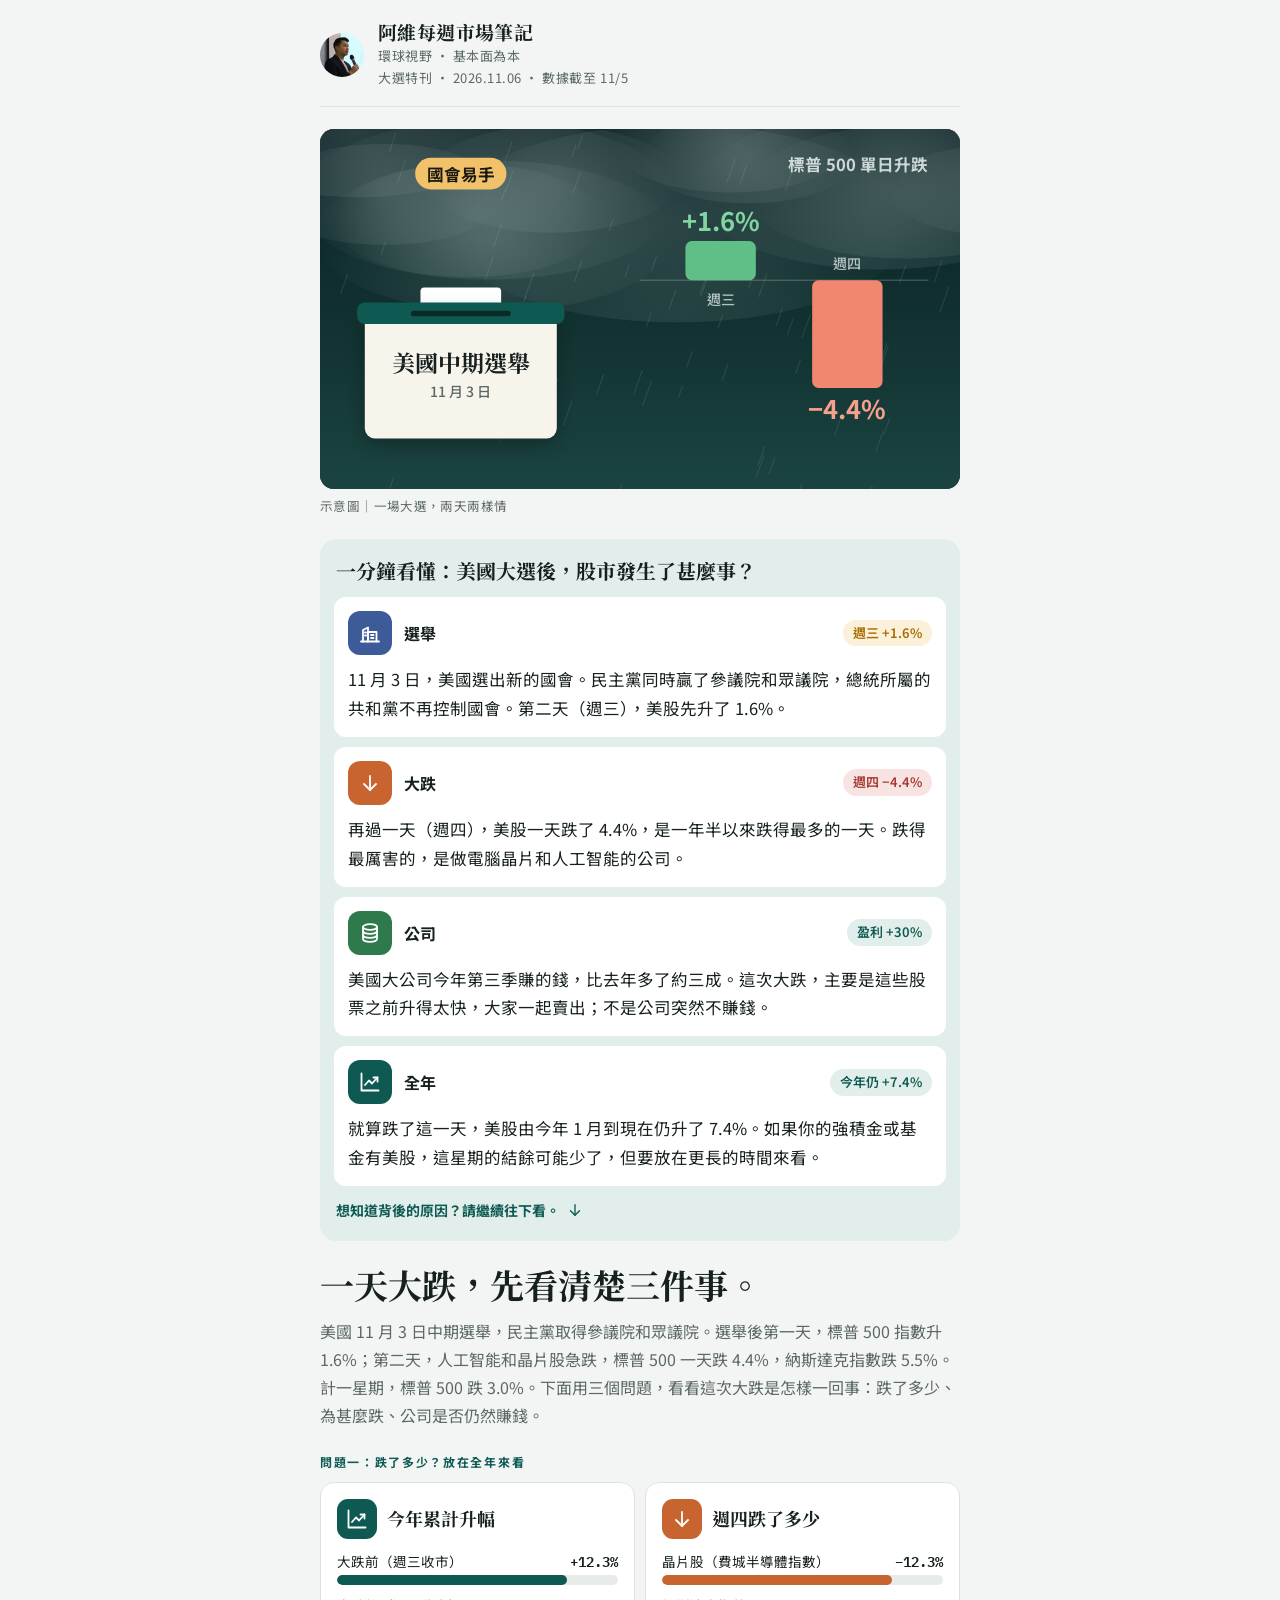
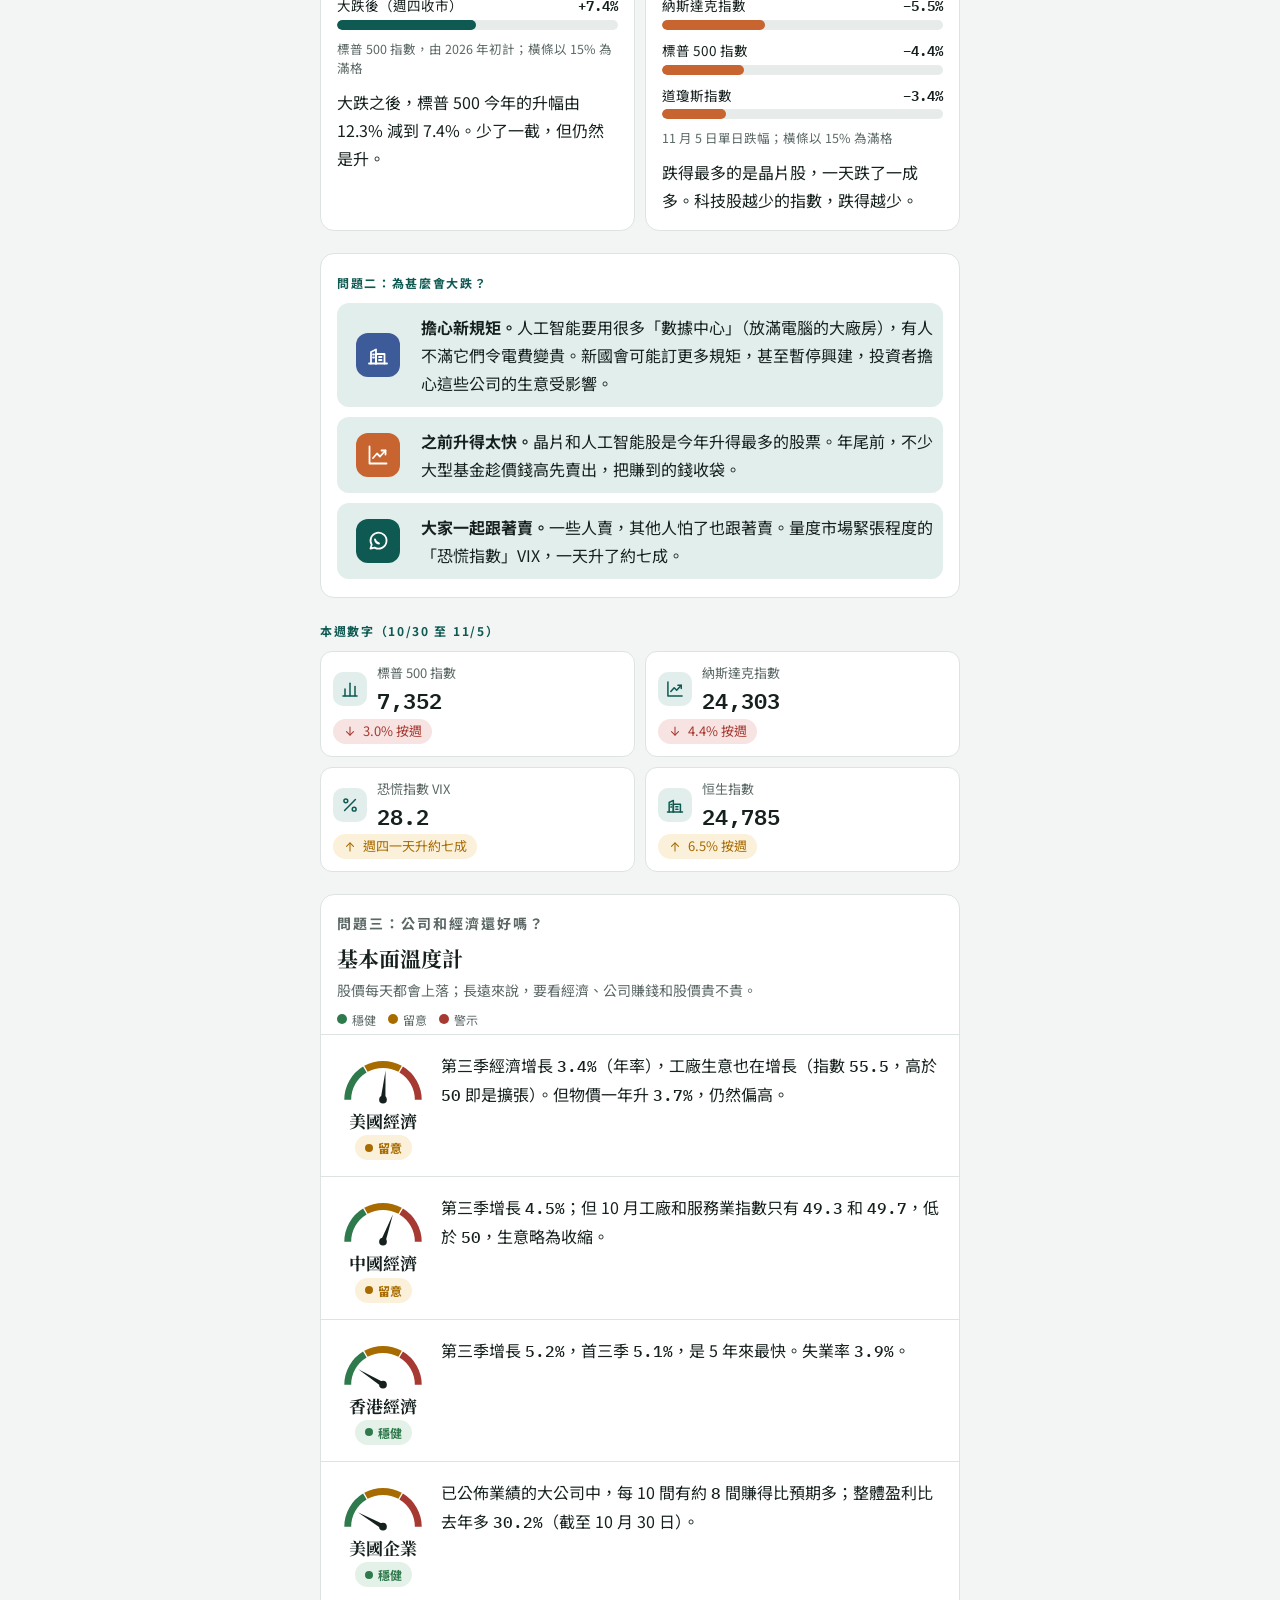
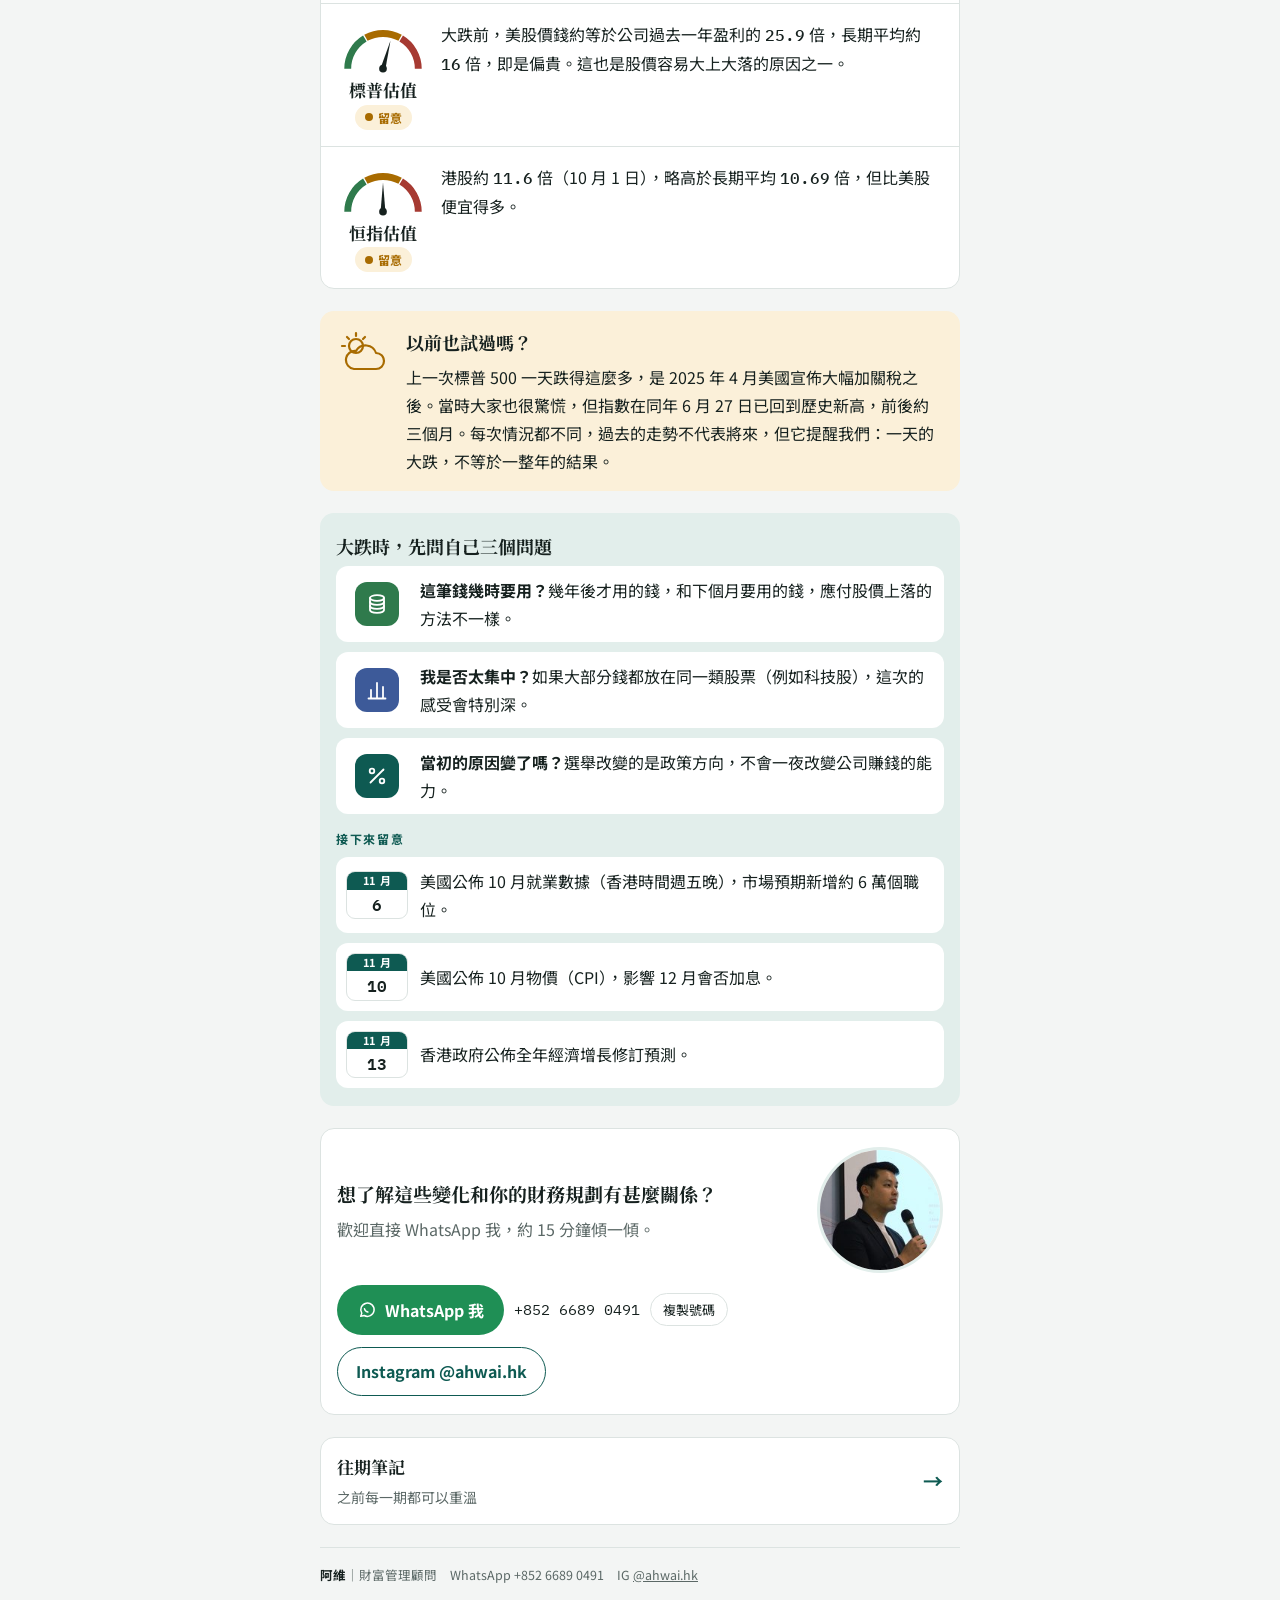
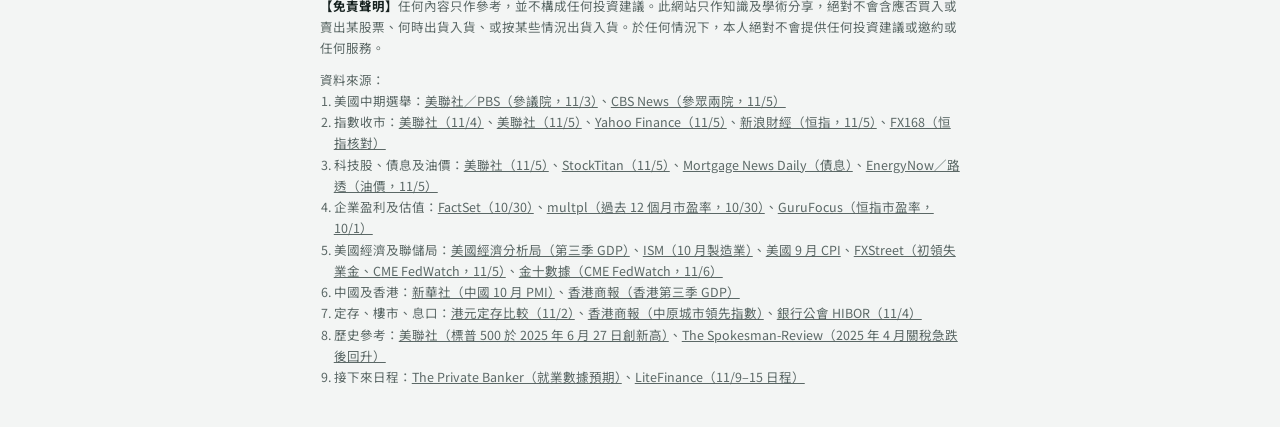
==== commit 16e999eb: "加往期筆記目錄同存檔工具 - 主頁聯絡區下面加「往期筆記」連結（主網址不變） - issues/index.html 往期目錄；舊期加存檔提示、各自預覽圖 - tools/archive.py：每次發" ====
--- a/index.html
+++ b/index.html
@@ -183,6 +183,7 @@
   .gauge .needle{transition:none}
   .simple-more svg,.mood .wx .drop{animation:none}
 }
+.past{display:flex;align-items:center;justify-content:space-between;gap:12px;background:var(--paper);border:1px solid var(--line);border-radius:14px;padding:14px 16px;color:var(--ink);text-decoration:none}.past strong{font-family:var(--serif);font-size:17px}.past span{color:var(--muted);font-size:14px}.past b{color:var(--accent);font-size:20px;line-height:1}.past:focus-visible{outline:3px solid var(--warn);outline-offset:2px}
 </style>
 </head>
 <body>
@@ -378,6 +379,9 @@
       <a class="btn ghost" href="https://www.instagram.com/ahwai.hk/" target="_blank" rel="noopener">Instagram @ahwai.hk</a>
     </div>
   </section>
+
+  <!-- past-link -->
+  <a class="past" href="https://ahwai79.github.io/weekly/issues/"><div><strong>往期筆記</strong><br><span>之前每一期都可以重溫</span></div><b aria-hidden="true">→</b></a>
 
   <footer class="fine">
     <div><strong>阿維</strong>｜財富管理顧問　WhatsApp +852 6689 0491　IG <a href="https://www.instagram.com/ahwai.hk/" target="_blank" rel="noopener">@ahwai.hk</a></div>
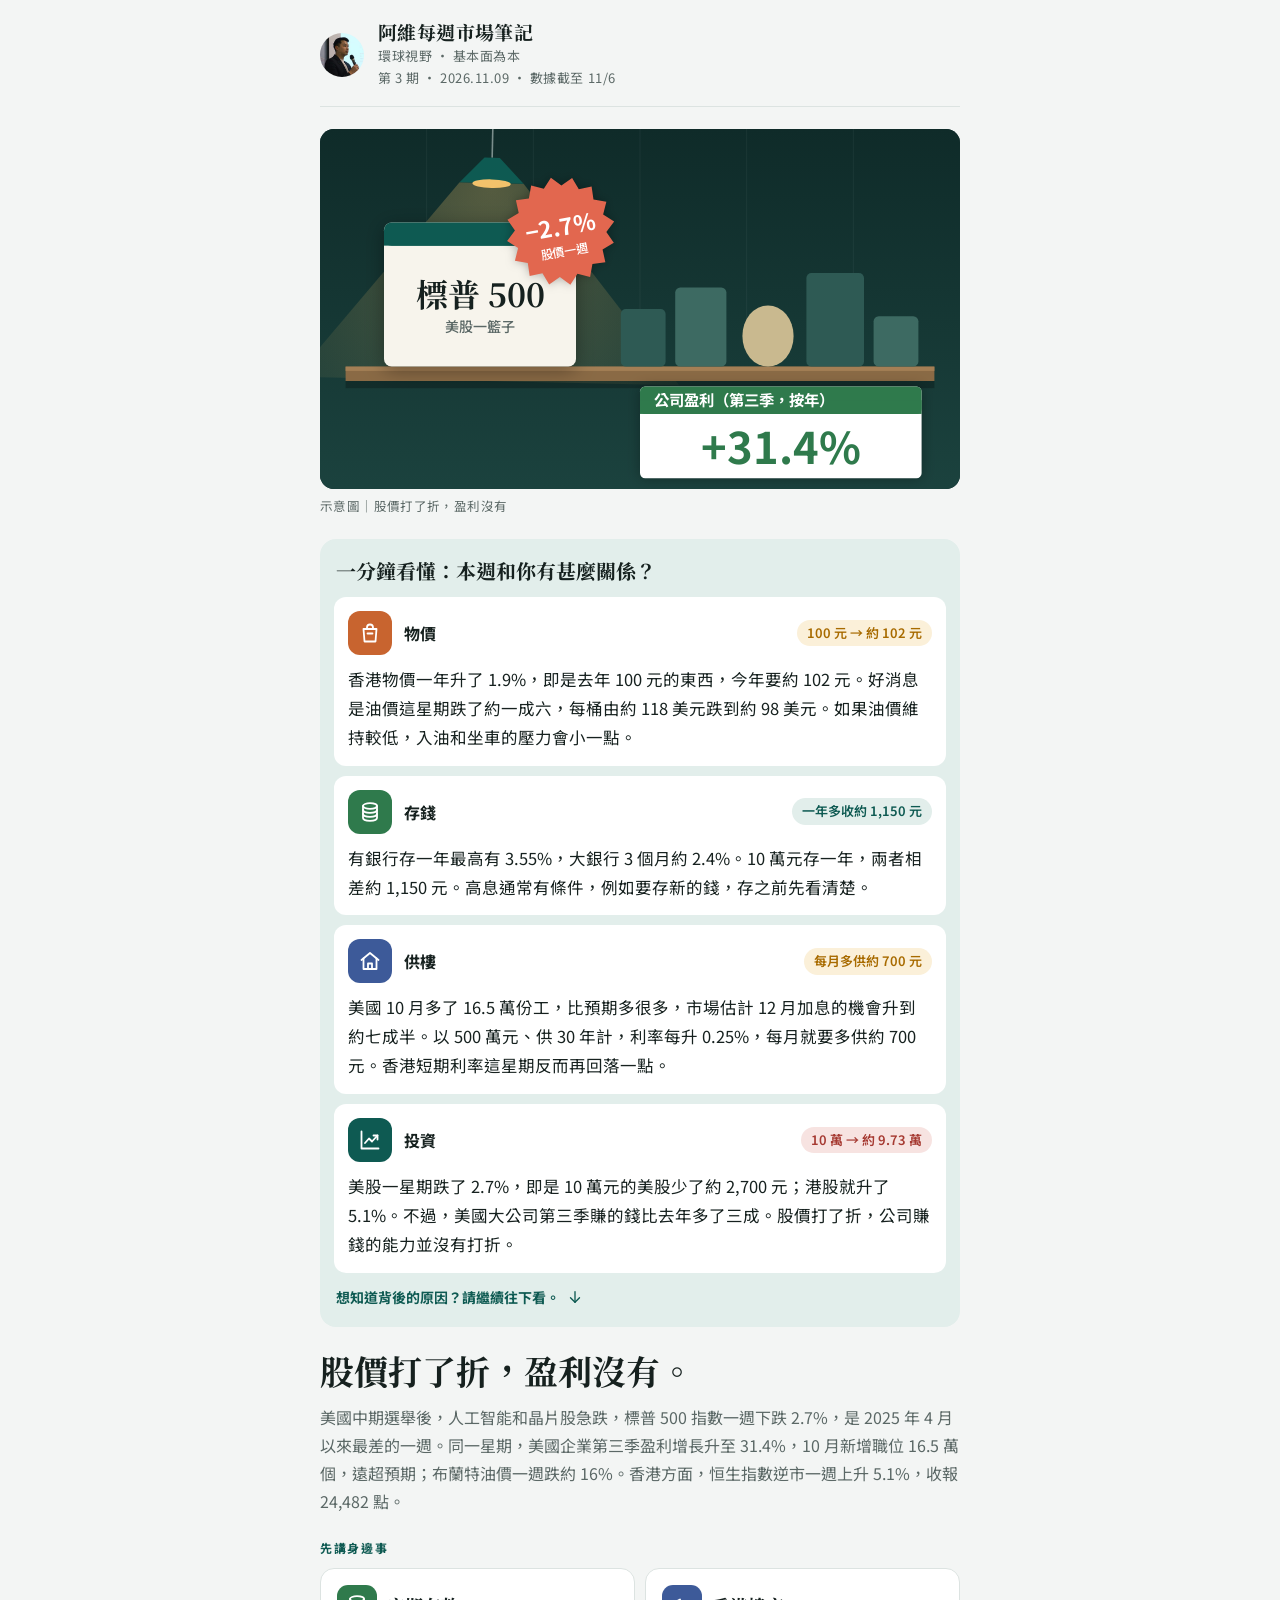
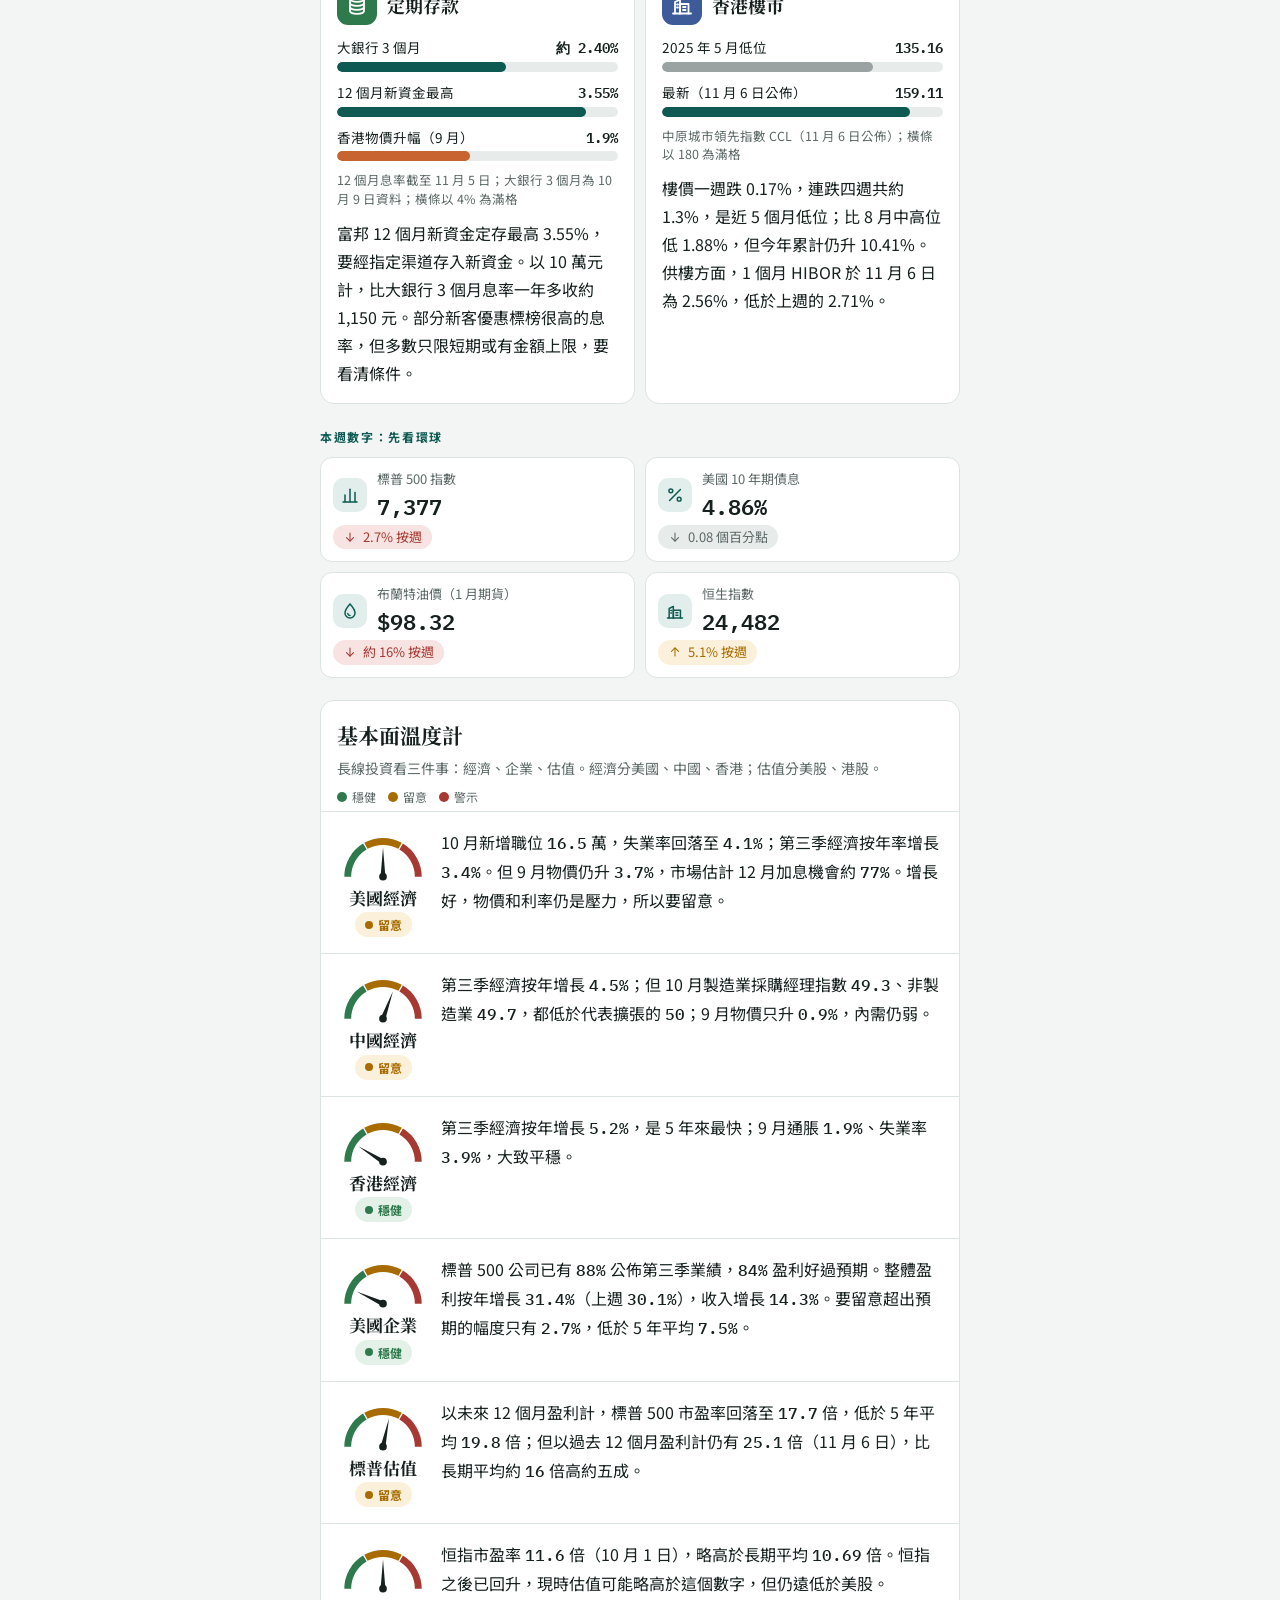
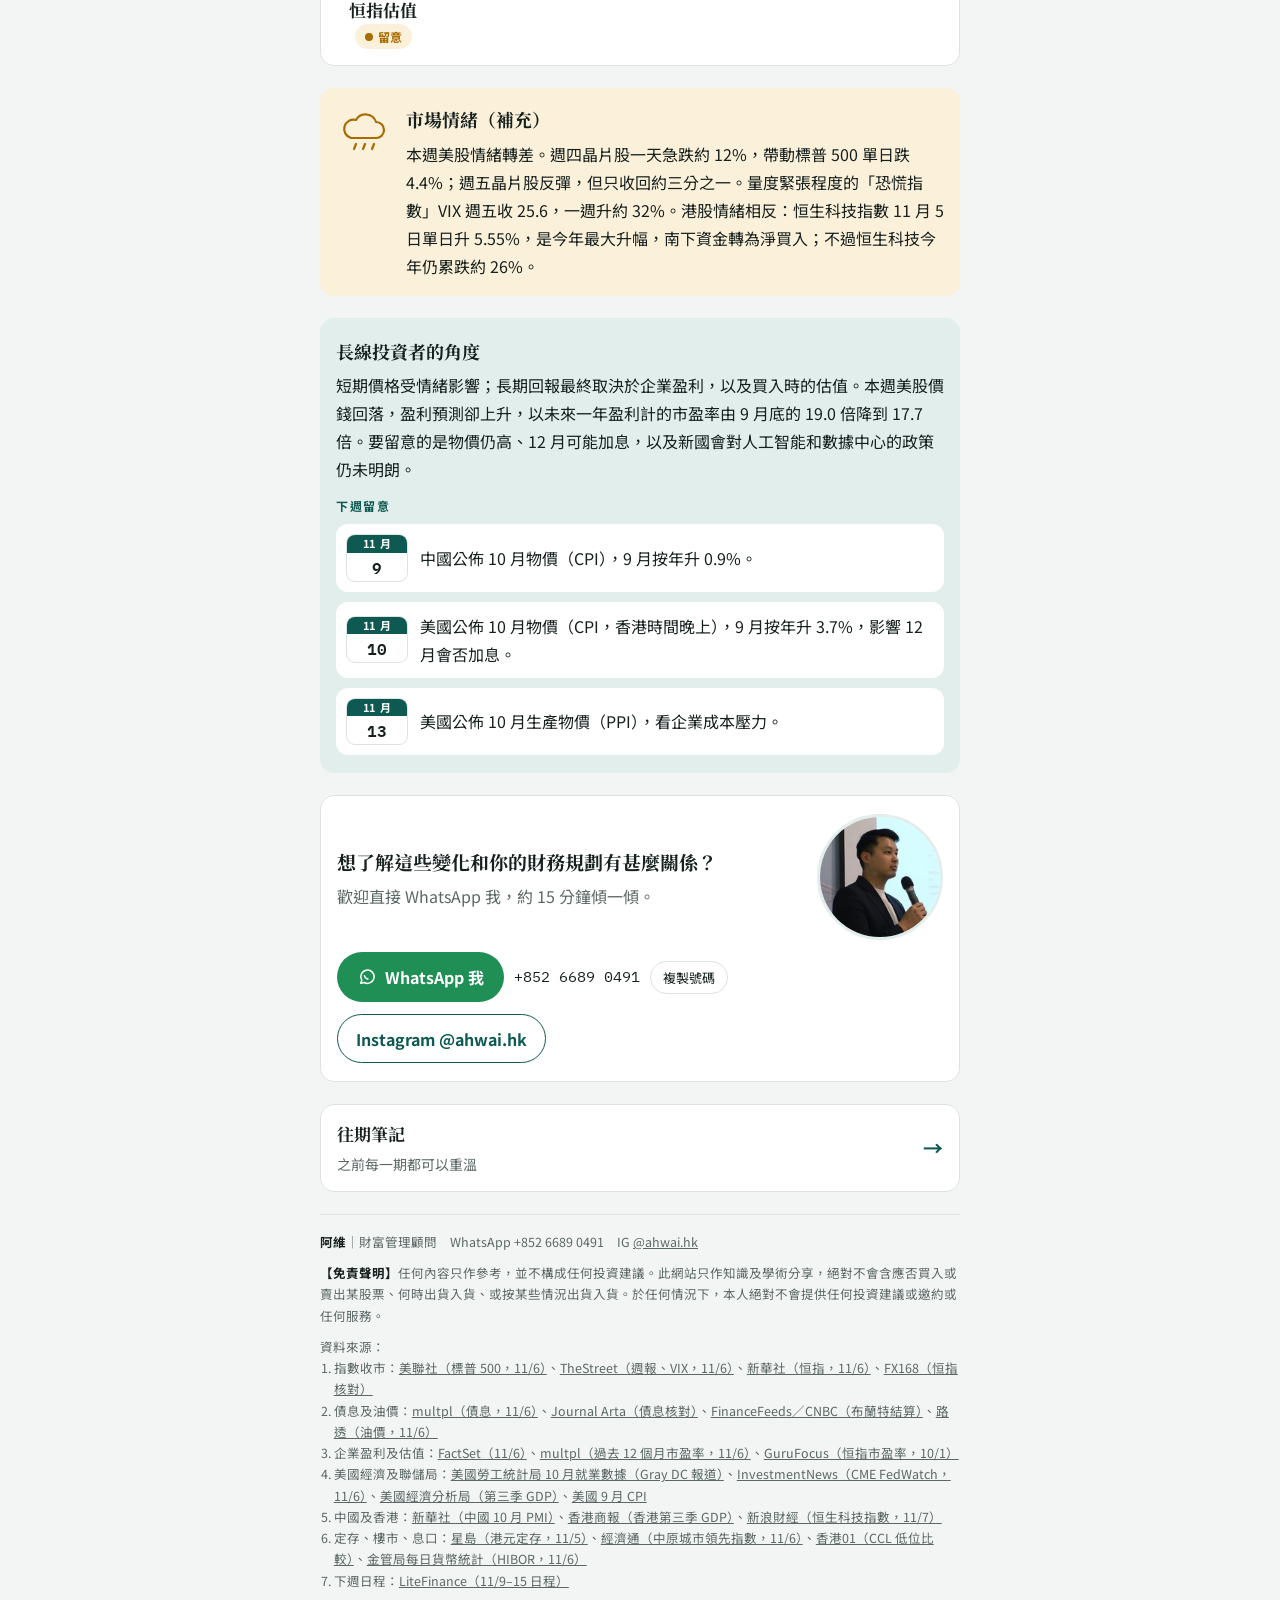
==== commit 3a9326d9: "第 3 期每週市場筆記（2026-11-09） Co-Authored-By: Claude Opus 5.5 <noreply@anthropic.com> Claude-Session: http" ====
--- a/index.html
+++ b/index.html
@@ -208,44 +208,44 @@
     <div class="mast-text">
       <div class="brand">阿維每週市場筆記</div>
       <div class="issue">環球視野 · 基本面為本</div>
-      <div class="issue">大選特刊 · 2026.11.06 · 數據截至 11/5</div>
+      <div class="issue">第 3 期 · 2026.11.09 · 數據截至 11/6</div>
     </div>
   </header>
 
   <figure class="hero">
-    <canvas id="hero" role="img" aria-label="示意圖：美國中期選舉後兩天，標普 500 週三升 1.6%，週四跌 4.4%" data-weather="storm"></canvas>
-    <figcaption>示意圖｜一場大選，兩天兩樣情</figcaption>
+    <canvas id="hero" role="img" aria-label="示意圖：貨架上的標普 500 貼上減價貼紙，股價一週跌 2.7%；價錢牌寫著公司第三季盈利按年增長 31.4%" data-weather="indoor"></canvas>
+    <figcaption>示意圖｜股價打了折，盈利沒有</figcaption>
   </figure>
 
   <section class="simple" aria-labelledby="simple-title">
-    <h2 id="simple-title">一分鐘看懂：美國大選後，股市發生了甚麼事？</h2>
+    <h2 id="simple-title">一分鐘看懂：本週和你有甚麼關係？</h2>
     <ul class="simple-list">
       <li class="rv">
-        <span class="ico c3"><svg class="i"><use href="#i-city"/></svg></span>
+        <span class="ico c1"><svg class="i"><use href="#i-bag"/></svg></span>
         <div>
-          <div class="head"><span class="tag">選舉</span><span class="chip warn">週三 +1.6%</span></div>
-          <p>11 月 3 日，美國選出新的國會。民主黨同時贏了參議院和眾議院，總統所屬的共和黨不再控制國會。第二天（週三），美股先升了 1.6%。</p>
-        </div>
-      </li>
-      <li class="rv">
-        <span class="ico c1"><svg class="i"><use href="#i-down"/></svg></span>
-        <div>
-          <div class="head"><span class="tag">大跌</span><span class="chip bad">週四 −4.4%</span></div>
-          <p>再過一天（週四），美股一天跌了 4.4%，是一年半以來跌得最多的一天。跌得最厲害的，是做電腦晶片和人工智能的公司。</p>
+          <div class="head"><span class="tag">物價</span><span class="chip warn">100 元 → 約 102 元</span></div>
+          <p>香港物價一年升了 1.9%，即是去年 100 元的東西，今年要約 102 元。好消息是油價這星期跌了約一成六，每桶由約 118 美元跌到約 98 美元。如果油價維持較低，入油和坐車的壓力會小一點。</p>
         </div>
       </li>
       <li class="rv">
         <span class="ico c2"><svg class="i"><use href="#i-coins"/></svg></span>
         <div>
-          <div class="head"><span class="tag">公司</span><span class="chip">盈利 +30%</span></div>
-          <p>美國大公司今年第三季賺的錢，比去年多了約三成。這次大跌，主要是這些股票之前升得太快，大家一起賣出；不是公司突然不賺錢。</p>
+          <div class="head"><span class="tag">存錢</span><span class="chip">一年多收約 1,150 元</span></div>
+          <p>有銀行存一年最高有 3.55%，大銀行 3 個月約 2.4%。10 萬元存一年，兩者相差約 1,150 元。高息通常有條件，例如要存新的錢，存之前先看清楚。</p>
+        </div>
+      </li>
+      <li class="rv">
+        <span class="ico c3"><svg class="i"><use href="#i-home"/></svg></span>
+        <div>
+          <div class="head"><span class="tag">供樓</span><span class="chip warn">每月多供約 700 元</span></div>
+          <p>美國 10 月多了 16.5 萬份工，比預期多很多，市場估計 12 月加息的機會升到約七成半。以 500 萬元、供 30 年計，利率每升 0.25%，每月就要多供約 700 元。香港短期利率這星期反而再回落一點。</p>
         </div>
       </li>
       <li class="rv">
         <span class="ico c4"><svg class="i"><use href="#i-trend"/></svg></span>
         <div>
-          <div class="head"><span class="tag">全年</span><span class="chip">今年仍 +7.4%</span></div>
-          <p>就算跌了這一天，美股由今年 1 月到現在仍升了 7.4%。如果你的強積金或基金有美股，這星期的結餘可能少了，但要放在更長的時間來看。</p>
+          <div class="head"><span class="tag">投資</span><span class="chip bad">10 萬 → 約 9.73 萬</span></div>
+          <p>美股一星期跌了 2.7%，即是 10 萬元的美股少了約 2,700 元；港股就升了 5.1%。不過，美國大公司第三季賺的錢比去年多了三成。股價打了折，公司賺錢的能力並沒有打折。</p>
         </div>
       </li>
     </ul>
@@ -253,112 +253,98 @@
   </section>
 
   <section class="lead rv">
-    <h1>一天大跌，先看清楚三件事。</h1>
-    <p>美國 11 月 3 日中期選舉，民主黨取得參議院和眾議院。選舉後第一天，標普 500 指數升 1.6%；第二天，人工智能和晶片股急跌，標普 500 一天跌 4.4%，納斯達克指數跌 5.5%。計一星期，標普 500 跌 3.0%。下面用三個問題，看看這次大跌是怎樣一回事：跌了多少、為甚麼跌、公司是否仍然賺錢。</p>
-  </section>
-
-  <section class="life" aria-labelledby="zoom-title">
-    <p class="section-label" id="zoom-title">問題一：跌了多少？放在全年來看</p>
+    <h1>股價打了折，盈利沒有。</h1>
+    <p>美國中期選舉後，人工智能和晶片股急跌，標普 500 指數一週下跌 2.7%，是 2025 年 4 月以來最差的一週。同一星期，美國企業第三季盈利增長升至 31.4%，10 月新增職位 16.5 萬個，遠超預期；布蘭特油價一週跌約 16%。香港方面，恒生指數逆市一週上升 5.1%，收報 24,482 點。</p>
+  </section>
+
+  <section class="life" aria-labelledby="life-title">
+    <p class="section-label" id="life-title">先講身邊事</p>
     <div class="life-grid">
       <article class="life-card rv">
-        <div class="top"><span class="ico c4"><svg class="i"><use href="#i-trend"/></svg></span><h3>今年累計升幅</h3></div>
-        <ul class="bars" aria-label="標普 500 今年累計升幅：大跌前後">
-          <li><span>大跌前（週三收市）</span><span class="val">+12.3%</span><span class="track"><span class="fill" style="--w:82%"></span></span></li>
-          <li><span>大跌後（週四收市）</span><span class="val">+7.4%</span><span class="track"><span class="fill" style="--w:49.33%"></span></span></li>
+        <div class="top"><span class="ico c2"><svg class="i"><use href="#i-coins"/></svg></span><h3>定期存款</h3></div>
+        <ul class="bars" aria-label="港元定存息率與香港通脹比較">
+          <li><span>大銀行 3 個月</span><span class="val">約 2.40%</span><span class="track"><span class="fill" style="--w:60%"></span></span></li>
+          <li><span>12 個月新資金最高</span><span class="val">3.55%</span><span class="track"><span class="fill" style="--w:88.75%"></span></span></li>
+          <li><span>香港物價升幅（9 月）</span><span class="val">1.9%</span><span class="track"><span class="fill alt" style="--w:47.5%"></span></span></li>
         </ul>
-        <p class="cap">標普 500 指數，由 2026 年初計；橫條以 15% 為滿格</p>
-        <p>大跌之後，標普 500 今年的升幅由 12.3% 減到 7.4%。少了一截，但仍然是升。</p>
+        <p class="cap">12 個月息率截至 11 月 5 日；大銀行 3 個月為 10 月 9 日資料；橫條以 4% 為滿格</p>
+        <p>富邦 12 個月新資金定存最高 3.55%，要經指定渠道存入新資金。以 10 萬元計，比大銀行 3 個月息率一年多收約 1,150 元。部分新客優惠標榜很高的息率，但多數只限短期或有金額上限，要看清條件。</p>
       </article>
       <article class="life-card rv">
-        <div class="top"><span class="ico c1"><svg class="i"><use href="#i-down"/></svg></span><h3>週四跌了多少</h3></div>
-        <ul class="bars" aria-label="週四各指數單日跌幅">
-          <li><span>晶片股（費城半導體指數）</span><span class="val">−12.3%</span><span class="track"><span class="fill alt" style="--w:82%"></span></span></li>
-          <li><span>納斯達克指數</span><span class="val">−5.5%</span><span class="track"><span class="fill alt" style="--w:36.67%"></span></span></li>
-          <li><span>標普 500 指數</span><span class="val">−4.4%</span><span class="track"><span class="fill alt" style="--w:29.33%"></span></span></li>
-          <li><span>道瓊斯指數</span><span class="val">−3.4%</span><span class="track"><span class="fill alt" style="--w:22.67%"></span></span></li>
+        <div class="top"><span class="ico c3"><svg class="i"><use href="#i-city"/></svg></span><h3>香港樓市</h3></div>
+        <ul class="bars" aria-label="中原城市領先指數：低位與最新">
+          <li><span>2025 年 5 月低位</span><span class="val">135.16</span><span class="track"><span class="fill soft" style="--w:75.09%"></span></span></li>
+          <li><span>最新（11 月 6 日公佈）</span><span class="val">159.11</span><span class="track"><span class="fill" style="--w:88.39%"></span></span></li>
         </ul>
-        <p class="cap">11 月 5 日單日跌幅；橫條以 15% 為滿格</p>
-        <p>跌得最多的是晶片股，一天跌了一成多。科技股越少的指數，跌得越少。</p>
+        <p class="cap">中原城市領先指數 CCL（11 月 6 日公佈）；橫條以 180 為滿格</p>
+        <p>樓價一週跌 0.17%，連跌四週共約 1.3%，是近 5 個月低位；比 8 月中高位低 1.88%，但今年累計仍升 10.41%。供樓方面，1 個月 HIBOR 於 11 月 6 日為 2.56%，低於上週的 2.71%。</p>
       </article>
     </div>
   </section>
 
-  <section class="why rv" aria-labelledby="why-title">
-    <p class="section-label" id="why-title">問題二：為甚麼會大跌？</p>
-    <ul class="watch">
-      <li><span class="ico c3"><svg class="i"><use href="#i-city"/></svg></span><span><strong>擔心新規矩。</strong>人工智能要用很多「數據中心」（放滿電腦的大廠房），有人不滿它們令電費變貴。新國會可能訂更多規矩，甚至暫停興建，投資者擔心這些公司的生意受影響。</span></li>
-      <li><span class="ico c1"><svg class="i"><use href="#i-trend"/></svg></span><span><strong>之前升得太快。</strong>晶片和人工智能股是今年升得最多的股票。年尾前，不少大型基金趁價錢高先賣出，把賺到的錢收袋。</span></li>
-      <li><span class="ico c4"><svg class="i"><use href="#i-chat"/></svg></span><span><strong>大家一起跟著賣。</strong>一些人賣，其他人怕了也跟著賣。量度市場緊張程度的「恐慌指數」VIX，一天升了約七成。</span></li>
-    </ul>
-  </section>
-
   <section>
-    <p class="section-label">本週數字（10/30 至 11/5）</p>
+    <p class="section-label">本週數字：先看環球</p>
     <div class="stats">
-      <div class="stat rv"><span class="ico"><svg class="i"><use href="#i-bars"/></svg></span><div class="k">標普 500 指數</div><div class="v" data-count="7354" data-dec="0">7,354</div><div class="d down"><svg class="i" style="width:14px;height:14px"><use href="#i-down"/></svg>3.0% 按週</div></div>
-      <div class="stat rv"><span class="ico"><svg class="i"><use href="#i-trend"/></svg></span><div class="k">納斯達克指數</div><div class="v" data-count="24315" data-dec="0">24,315</div><div class="d down"><svg class="i" style="width:14px;height:14px"><use href="#i-down"/></svg>4.4% 按週</div></div>
-      <div class="stat rv"><span class="ico"><svg class="i"><use href="#i-pct"/></svg></span><div class="k">恐慌指數 VIX</div><div class="v" data-count="28.18" data-dec="1">28.2</div><div class="d up"><svg class="i" style="width:14px;height:14px"><use href="#i-up"/></svg>週四一天升約七成</div></div>
-      <div class="stat rv"><span class="ico"><svg class="i"><use href="#i-city"/></svg></span><div class="k">恒生指數</div><div class="v" data-count="24797" data-dec="0">24,797</div><div class="d up"><svg class="i" style="width:14px;height:14px"><use href="#i-up"/></svg>6.5% 按週</div></div>
+      <div class="stat rv"><span class="ico"><svg class="i"><use href="#i-bars"/></svg></span><div class="k">標普 500 指數</div><div class="v" data-count="7377" data-dec="0">7,377</div><div class="d down"><svg class="i" style="width:14px;height:14px"><use href="#i-down"/></svg>2.7% 按週</div></div>
+      <div class="stat rv"><span class="ico"><svg class="i"><use href="#i-pct"/></svg></span><div class="k">美國 10 年期債息</div><div class="v" data-count="4.86" data-dec="2" data-suffix="%">4.86%</div><div class="d flat"><svg class="i" style="width:14px;height:14px"><use href="#i-down"/></svg>0.08 個百分點</div></div>
+      <div class="stat rv"><span class="ico"><svg class="i"><use href="#i-drop"/></svg></span><div class="k">布蘭特油價（1 月期貨）</div><div class="v" data-count="98.32" data-dec="2" data-prefix="$">$98.32</div><div class="d down"><svg class="i" style="width:14px;height:14px"><use href="#i-down"/></svg>約 16% 按週</div></div>
+      <div class="stat rv"><span class="ico"><svg class="i"><use href="#i-city"/></svg></span><div class="k">恒生指數</div><div class="v" data-count="24482" data-dec="0">24,482</div><div class="d up"><svg class="i" style="width:14px;height:14px"><use href="#i-up"/></svg>5.1% 按週</div></div>
     </div>
   </section>
 
   <section class="thermo" aria-labelledby="thermo-title">
     <div class="thermo-head">
-      <p class="section-label" style="margin:0 0 4px">問題三：公司和經濟還好嗎？</p>
       <h2 id="thermo-title">基本面溫度計</h2>
-      <p>股價每天都會上落；長遠來說，要看經濟、公司賺錢和股價貴不貴。</p>
+      <p>長線投資看三件事：經濟、企業、估值。經濟分美國、中國、香港；估值分美股、港股。</p>
       <div class="legend" aria-hidden="true"><span><i style="background:var(--ok)"></i>穩健</span><span><i style="background:var(--warn)"></i>留意</span><span><i style="background:var(--bad)"></i>警示</span></div>
     </div>
     <div class="row">
-      <div class="gauge" style="--a:5deg"><svg viewBox="0 0 120 66" aria-hidden="true"></svg><span class="name">美國經濟</span><span class="pill warn">留意</span></div>
-      <p>第三季經濟增長 <span class="num">3.4%</span>（年率），工廠生意也在增長（指數 <span class="num">55.5</span>，高於 <span class="num">50</span> 即是擴張）。但物價一年升 <span class="num">3.7%</span>，仍然偏高。</p>
+      <div class="gauge" style="--a:0deg"><svg viewBox="0 0 120 66" aria-hidden="true"></svg><span class="name">美國經濟</span><span class="pill warn">留意</span></div>
+      <p>10 月新增職位 <span class="num">16.5</span> 萬，失業率回落至 <span class="num">4.1%</span>；第三季經濟按年率增長 <span class="num">3.4%</span>。但 9 月物價仍升 <span class="num">3.7%</span>，市場估計 12 月加息機會約 <span class="num">77%</span>。增長好，物價和利率仍是壓力，所以要留意。</p>
     </div>
     <div class="row">
       <div class="gauge" style="--a:20deg"><svg viewBox="0 0 120 66" aria-hidden="true"></svg><span class="name">中國經濟</span><span class="pill warn">留意</span></div>
-      <p>第三季增長 <span class="num">4.5%</span>；但 10 月工廠和服務業指數只有 <span class="num">49.3</span> 和 <span class="num">49.7</span>，低於 <span class="num">50</span>，生意略為收縮。</p>
+      <p>第三季經濟按年增長 <span class="num">4.5%</span>；但 10 月製造業採購經理指數 <span class="num">49.3</span>、非製造業 <span class="num">49.7</span>，都低於代表擴張的 <span class="num">50</span>；9 月物價只升 <span class="num">0.9%</span>，內需仍弱。</p>
     </div>
     <div class="row">
       <div class="gauge" style="--a:-58deg"><svg viewBox="0 0 120 66" aria-hidden="true"></svg><span class="name">香港經濟</span><span class="pill ok">穩健</span></div>
-      <p>第三季增長 <span class="num">5.2%</span>，首三季 <span class="num">5.1%</span>，是 5 年來最快。失業率 <span class="num">3.9%</span>。</p>
+      <p>第三季經濟按年增長 <span class="num">5.2%</span>，是 5 年來最快；9 月通脹 <span class="num">1.9%</span>、失業率 <span class="num">3.9%</span>，大致平穩。</p>
     </div>
     <div class="row">
-      <div class="gauge" style="--a:-60deg"><svg viewBox="0 0 120 66" aria-hidden="true"></svg><span class="name">美國企業</span><span class="pill ok">穩健</span></div>
-      <p>已公佈業績的大公司中，每 10 間有約 <span class="num">8</span> 間賺得比預期多；整體盈利比去年多 <span class="num">30.2%</span>（截至 10 月 30 日）。</p>
+      <div class="gauge" style="--a:-65deg"><svg viewBox="0 0 120 66" aria-hidden="true"></svg><span class="name">美國企業</span><span class="pill ok">穩健</span></div>
+      <p>標普 500 公司已有 <span class="num">88%</span> 公佈第三季業績，<span class="num">84%</span> 盈利好過預期。整體盈利按年增長 <span class="num">31.4%</span>（上週 <span class="num">30.1%</span>），收入增長 <span class="num">14.3%</span>。要留意超出預期的幅度只有 <span class="num">2.7%</span>，低於 5 年平均 <span class="num">7.5%</span>。</p>
     </div>
     <div class="row">
-      <div class="gauge" style="--a:15deg"><svg viewBox="0 0 120 66" aria-hidden="true"></svg><span class="name">標普估值</span><span class="pill warn">留意</span></div>
-      <p>大跌前，美股價錢約等於公司過去一年盈利的 <span class="num">25.9</span> 倍，長期平均約 <span class="num">16</span> 倍，即是偏貴。這也是股價容易大上大落的原因之一。</p>
+      <div class="gauge" style="--a:12deg"><svg viewBox="0 0 120 66" aria-hidden="true"></svg><span class="name">標普估值</span><span class="pill warn">留意</span></div>
+      <p>以未來 12 個月盈利計，標普 500 市盈率回落至 <span class="num">17.7</span> 倍，低於 5 年平均 <span class="num">19.8</span> 倍；但以過去 12 個月盈利計仍有 <span class="num">25.1</span> 倍（11 月 6 日），比長期平均約 <span class="num">16</span> 倍高約五成。</p>
     </div>
     <div class="row">
       <div class="gauge" style="--a:0deg"><svg viewBox="0 0 120 66" aria-hidden="true"></svg><span class="name">恒指估值</span><span class="pill warn">留意</span></div>
-      <p>港股約 <span class="num">11.6</span> 倍（10 月 1 日），略高於長期平均 <span class="num">10.69</span> 倍，但比美股便宜得多。</p>
+      <p>恒指市盈率 <span class="num">11.6</span> 倍（10 月 1 日），略高於長期平均 <span class="num">10.69</span> 倍。恒指之後已回升，現時估值可能略高於這個數字，但仍遠低於美股。</p>
     </div>
   </section>
 
   <section class="mood rv">
     <svg class="wx" viewBox="0 0 56 56" aria-hidden="true" fill="none" stroke="currentColor" stroke-width="2.2" stroke-linecap="round" stroke-linejoin="round">
-      <circle cx="20" cy="19" r="7"/>
-      <path d="M20 6v3M9 19H6M11 10l2 2M29 10l-2 2"/>
-      <path d="M18 42h22a8 8 0 0 0 0-16 11 11 0 0 0-20-2 9 9 0 0 0-2 18z"/>
+      <path d="M15 34h25a8 8 0 0 0 0-16 11 11 0 0 0-20-2 9 9 0 0 0-5 18z"/>
+      <path class="drop" d="M20 40l-2 5"/>
+      <path class="drop" d="M29 40l-2 5"/>
+      <path class="drop" d="M38 40l-2 5"/>
     </svg>
     <div>
-      <h3>以前也試過嗎？</h3>
-      <p>上一次標普 500 一天跌得這麼多，是 2025 年 4 月美國宣佈大幅加關稅之後。當時大家也很驚慌，但指數在同年 6 月 27 日已回到歷史新高，前後約三個月。每次情況都不同，過去的走勢不代表將來，但它提醒我們：一天的大跌，不等於一整年的結果。</p>
+      <h3>市場情緒（補充）</h3>
+      <p>本週美股情緒轉差。週四晶片股一天急跌約 12%，帶動標普 500 單日跌 4.4%；週五晶片股反彈，但只收回約三分之一。量度緊張程度的「恐慌指數」VIX 週五收 25.6，一週升約 32%。港股情緒相反：恒生科技指數 11 月 5 日單日升 5.55%，是今年最大升幅，南下資金轉為淨買入；不過恒生科技今年仍累跌約 26%。</p>
     </div>
   </section>
 
   <section class="view rv">
-    <h3>大跌時，先問自己三個問題</h3>
-    <ul class="watch" style="margin-bottom:14px">
-      <li><span class="ico c2"><svg class="i"><use href="#i-coins"/></svg></span><span><strong>這筆錢幾時要用？</strong>幾年後才用的錢，和下個月要用的錢，應付股價上落的方法不一樣。</span></li>
-      <li><span class="ico c3"><svg class="i"><use href="#i-bars"/></svg></span><span><strong>我是否太集中？</strong>如果大部分錢都放在同一類股票（例如科技股），這次的感受會特別深。</span></li>
-      <li><span class="ico c4"><svg class="i"><use href="#i-pct"/></svg></span><span><strong>當初的原因變了嗎？</strong>選舉改變的是政策方向，不會一夜改變公司賺錢的能力。</span></li>
-    </ul>
-    <p class="section-label" style="margin-bottom:8px">接下來留意</p>
+    <h3>長線投資者的角度</h3>
+    <p>短期價格受情緒影響；長期回報最終取決於企業盈利，以及買入時的估值。本週美股價錢回落，盈利預測卻上升，以未來一年盈利計的市盈率由 9 月底的 19.0 倍降到 17.7 倍。要留意的是物價仍高、12 月可能加息，以及新國會對人工智能和數據中心的政策仍未明朗。</p>
+    <p class="section-label" style="margin-bottom:8px">下週留意</p>
     <ul class="watch">
-      <li><span class="cal"><span class="m">11 月</span><span class="dd">6</span></span><span>美國公佈 10 月就業數據（香港時間週五晚），市場預期新增約 6 萬個職位。</span></li>
-      <li><span class="cal"><span class="m">11 月</span><span class="dd">10</span></span><span>美國公佈 10 月物價（CPI），影響 12 月會否加息。</span></li>
-      <li><span class="cal"><span class="m">11 月</span><span class="dd">13</span></span><span>香港政府公佈全年經濟增長修訂預測。</span></li>
+      <li><span class="cal"><span class="m">11 月</span><span class="dd">9</span></span><span>中國公佈 10 月物價（CPI），9 月按年升 0.9%。</span></li>
+      <li><span class="cal"><span class="m">11 月</span><span class="dd">10</span></span><span>美國公佈 10 月物價（CPI，香港時間晚上），9 月按年升 3.7%，影響 12 月會否加息。</span></li>
+      <li><span class="cal"><span class="m">11 月</span><span class="dd">13</span></span><span>美國公佈 10 月生產物價（PPI），看企業成本壓力。</span></li>
     </ul>
   </section>
 
@@ -389,15 +375,13 @@
     <div>
       資料來源：
       <ol class="src">
-        <li>美國中期選舉：<a href="https://www.pbs.org/newshour/politics/democrats-take-control-of-the-senate-after-winning-key-midterm-races" target="_blank" rel="noopener">美聯社／PBS（參議院，11/3）</a>、<a href="https://www.cbsnews.com/live-updates/midterm-election-results-2026-democrats-house-senate-trump/" target="_blank" rel="noopener">CBS News（參眾兩院，11/5）</a></li>
-        <li>指數收市：<a href="https://finance.yahoo.com/markets/world-indices/articles/major-us-stock-indexes-fared-212456789.html" target="_blank" rel="noopener">美聯社（11/4）</a>、<a href="https://krmg.com/2026/11/05/how-major-us-stock-indexes-fared-thursday-11-5-2026/" target="_blank" rel="noopener">美聯社（11/5）</a>、<a href="https://finance.yahoo.com/markets/live/stock-market-today-thursday-november-5-dow-sp-500-nasdaq-plunge-chip-stocks-melt-down-193726491.html" target="_blank" rel="noopener">Yahoo Finance（11/5）</a>、<a href="https://finance.sina.com.cn/stock/hkstock/marketalerts/2026-11-05/doc-inixsmiy9504161.shtml" target="_blank" rel="noopener">新浪財經（恒指，11/5）</a>、<a href="https://www.fx168news.com/express/fastnews/1463100" target="_blank" rel="noopener">FX168（恒指核對）</a></li>
-        <li>科技股、債息及油價：<a href="https://nbcbayarea.com/news/national-international/november-5-stock-market/4170982" target="_blank" rel="noopener">美聯社（11/5）</a>、<a href="https://www.stocktitan.net/articles/stock-market-today-live-november-5-2026" target="_blank" rel="noopener">StockTitan（11/5）</a>、<a href="https://www.mortgagenewsdaily.com/treasury/10yr" target="_blank" rel="noopener">Mortgage News Daily（債息）</a>、<a href="https://energynow.ca/2026/11/oil-prices-rebound-following-historic-selloff-as-markets-weigh-iran-war-risks-and-u-s-election-fallout/" target="_blank" rel="noopener">EnergyNow／路透（油價，11/5）</a></li>
-        <li>企業盈利及估值：<a href="https://insight.factset.com/sp-500-earnings-season-update-october-30-2026" target="_blank" rel="noopener">FactSet（10/30）</a>、<a href="https://geo.multpl.com/s-p-500-pe-ratio" target="_blank" rel="noopener">multpl（過去 12 個月市盈率，10/30）</a>、<a href="https://www.gurufocus.com/economic_indicators/5732/pe-ratio-ttm-for-the-hang-seng-index" target="_blank" rel="noopener">GuruFocus（恒指市盈率，10/1）</a></li>
-        <li>美國經濟及聯儲局：<a href="https://bea.gov/news/2026/gdp-advance-estimate-3rd-quarter-2026" target="_blank" rel="noopener">美國經濟分析局（第三季 GDP）</a>、<a href="https://www.prnewswire.com/news-releases/manufacturing-pmi-at-55-5-october-2026-ism-manufacturing-pmi-report-302925617.html" target="_blank" rel="noopener">ISM（10 月製造業）</a>、<a href="https://cpiinflationcalculator.com/the-consumer-price-index-rises-0-6-in-september-2026-seasonally-adjusted-and-rises-to-3-7-annually/" target="_blank" rel="noopener">美國 9 月 CPI</a>、<a href="https://www.fxstreet.hk/news/huang-jin-zai-na-si-da-ke-100zhi-shu-bao-die-zhi-ji-tu-po-4100mei-yuan-12yue-jia-xi-ya-zhu-jian-ruo-202611052024" target="_blank" rel="noopener">FXStreet（初領失業金、CME FedWatch，11/5）</a>、<a href="https://shishixinwen.news/news/jin10/20261106060419306800" target="_blank" rel="noopener">金十數據（CME FedWatch，11/6）</a></li>
-        <li>中國及香港：<a href="https://english.news.cn/20261031/d98d1f3fa92a45d6a26f234849bd4957/c.html" target="_blank" rel="noopener">新華社（中國 10 月 PMI）</a>、<a href="https://www.hkcd.com/hkcdweb/content/2026/11/03/content_8783379.html" target="_blank" rel="noopener">香港商報（香港第三季 GDP）</a></li>
-        <li>定存、樓市、息口：<a href="https://www.10life.com/zh-HK/blog/hkd-fixed-deposit-rates-comparison" target="_blank" rel="noopener">港元定存比較（11/2）</a>、<a href="https://www.hkcd.com/hkcdweb/content/2026/10/30/content_8782679.html" target="_blank" rel="noopener">香港商報（中原城市領先指數）</a>、<a href="https://www.hkab.org.hk/tc/rates/hibor" target="_blank" rel="noopener">銀行公會 HIBOR（11/4）</a></li>
-        <li>歷史參考：<a href="https://abc7.com/16864739" target="_blank" rel="noopener">美聯社（標普 500 於 2025 年 6 月 27 日創新高）</a>、<a href="https://www.spokesman.com/stories/2025/jun/27/sp-500-surges-through-trump-turmoil-to-a-record-hi" target="_blank" rel="noopener">The Spokesman-Review（2025 年 4 月關稅急跌後回升）</a></li>
-        <li>接下來日程：<a href="https://leprivatebanker.com/2026/11/05/treasury-yields-slide-as-tech-rout-fuels-haven-bid-with-two-year-down-11-basis-points-before-fridays-payrolls/" target="_blank" rel="noopener">The Private Banker（就業數據預期）</a>、<a href="https://www.litefinance.org/blog/analysts-opinions/weekly-economic-calendar-for-09112026-15112026/" target="_blank" rel="noopener">LiteFinance（11/9–15 日程）</a></li>
+        <li>指數收市：<a href="https://www.lanacion.com.ar/usa/how-major-us-stock-indexes-fared-friday-1162026-nid06112026/" target="_blank" rel="noopener">美聯社（標普 500，11/6）</a>、<a href="https://pro.thestreet.com/market-commentary/tech-bounces-but-the-sp-500-still-has-its-worst-week-since-april-2025" target="_blank" rel="noopener">TheStreet（週報、VIX，11/6）</a>、<a href="https://k.sina.cn/article_1699432410_654b47da02001xpzy.html" target="_blank" rel="noopener">新華社（恒指，11/6）</a>、<a href="https://www.fx168news.com/express/fastnews/1464087" target="_blank" rel="noopener">FX168（恒指核對）</a></li>
+        <li>債息及油價：<a href="https://www.multpl.com/10-year-treasury-rate" target="_blank" rel="noopener">multpl（債息，11/6）</a>、<a href="https://journalarta.com/en/2026/11/07/wall-street-close-nasdaq-rises-1-09-and-sp-500-gains-0-32-as-dow-slips-0-46/" target="_blank" rel="noopener">Journal Arta（債息核對）</a>、<a href="https://financefeeds.com/brent-crude-oil-price-98-32-saturday-week-ahead-us-iran-deal-bets-cpi-10-november-bull-105-bear-93/" target="_blank" rel="noopener">FinanceFeeds／CNBC（布蘭特結算）</a>、<a href="https://www.oedigital.com/amp/news/544192-oil-heads-for-steep-weekly-drop-despite-middle-east-supply-risks" target="_blank" rel="noopener">路透（油價，11/6）</a></li>
+        <li>企業盈利及估值：<a href="https://insight.factset.com/sp-500-earnings-season-update-november-6-2026" target="_blank" rel="noopener">FactSet（11/6）</a>、<a href="https://multpl.com/s-p-500-pe-ratio" target="_blank" rel="noopener">multpl（過去 12 個月市盈率，11/6）</a>、<a href="https://www.gurufocus.com/economic_indicators/5732/pe-ratio-ttm-for-the-hang-seng-index" target="_blank" rel="noopener">GuruFocus（恒指市盈率，10/1）</a></li>
+        <li>美國經濟及聯儲局：<a href="https://www.ky3.com/2026/11/06/us-adds-165000-jobs-october-hiring-rebounds/" target="_blank" rel="noopener">美國勞工統計局 10 月就業數據（Gray DC 報道）</a>、<a href="https://www.investmentnews.com/fixed-income/october-jobs-report-beats-forecasts-lifting-december-fed-hike-odds/268915" target="_blank" rel="noopener">InvestmentNews（CME FedWatch，11/6）</a>、<a href="https://bea.gov/news/2026/gdp-advance-estimate-3rd-quarter-2026" target="_blank" rel="noopener">美國經濟分析局（第三季 GDP）</a>、<a href="https://cpiinflationcalculator.com/the-consumer-price-index-rises-0-6-in-september-2026-seasonally-adjusted-and-rises-to-3-7-annually/" target="_blank" rel="noopener">美國 9 月 CPI</a></li>
+        <li>中國及香港：<a href="https://english.news.cn/20261031/d98d1f3fa92a45d6a26f234849bd4957/c.html" target="_blank" rel="noopener">新華社（中國 10 月 PMI）</a>、<a href="https://www.hkcd.com/hkcdweb/content/2026/11/03/content_8783379.html" target="_blank" rel="noopener">香港商報（香港第三季 GDP）</a>、<a href="https://finance.sina.com.cn/stock/marketresearch/2026-11-07/doc-inixwhsh4963270.shtml" target="_blank" rel="noopener">新浪財經（恒生科技指數，11/7）</a></li>
+        <li>定存、樓市、息口：<a href="https://www.stheadline.com/zh-hans/investment/3402209/定存攻略11月港元定存再创新高-新客可达20厘-一间推双11优惠" target="_blank" rel="noopener">星島（港元定存，11/5）</a>、<a href="https://www.etnet.com.hk/www/tc/news/news-article.php?section=categorized&amp;category=property&amp;newsid=20261106553" target="_blank" rel="noopener">經濟通（中原城市領先指數，11/6）</a>、<a href="https://global.hk01.com/地产楼市/60402959/ccl连跌两周共0-80-跌穿160点-为11周低位" target="_blank" rel="noopener">香港01（CCL 低位比較）</a>、<a href="https://www.hkma.gov.hk/chi/data-publications-and-research/data-and-statistics/daily-monetary-statistics/" target="_blank" rel="noopener">金管局每日貨幣統計（HIBOR，11/6）</a></li>
+        <li>下週日程：<a href="https://www.litefinance.org/blog/analysts-opinions/weekly-economic-calendar-for-09112026-15112026/" target="_blank" rel="noopener">LiteFinance（11/9–15 日程）</a></li>
       </ol>
     </div>
   </footer>
@@ -476,119 +460,102 @@
   setTimeout(function(){ document.querySelectorAll(".rv, .gauge").forEach(function(el){ el.classList.add("in"); }); }, 4000);
 })();
 
-// Hero illustration (大選特刊): "一場大選，兩天兩樣情".
-// Left: a ballot box with a ballot dropping in (US midterms, 3 Nov). Right: two daily bars for the S&P 500,
-// Wednesday up 1.6% (green) and Thursday down 4.4% (coral), under a stormy sky with static rain.
-// The ballot drops and the bars grow once; afterwards only the clouds drift.
+// Hero illustration (第 3 期): "股價打了折，盈利沒有".
+// A shop shelf under a warm lamp. On the shelf, a box labelled 標普 500 wears a coral discount sticker (−2.7%, one week);
+// the shelf-edge price card below reads 公司盈利 +31.4% (Q3, year on year) in green.
+// The sticker pops on and the card drops in once; afterwards only the lamp sways slightly.
 (function hero(){
   const cv = document.getElementById("hero");
   if (!cv) return;
-  let seed, w, h, geo, visible = true, raf = null, t0 = null;
-  const rnd = function(){ seed = (seed * 16807) % 2147483647; return (seed - 1) / 2147483646; };
+  let w, h, visible = true, raf = null, t0 = null;
   const FONT = "'Noto Sans TC','PingFang TC','Microsoft JhengHei',sans-serif";
   const SERIF = "'Noto Serif TC','Songti TC',serif";
   function build(){
-    seed = 23;
     const dpr = Math.min(window.devicePixelRatio || 1, 2);
     w = cv.clientWidth || 600; h = Math.round(w * 9 / 16);
     cv.width = Math.round(w * dpr); cv.height = Math.round(h * dpr);
     cv.getContext("2d").setTransform(dpr,0,0,dpr,0,0);
-    const clouds = [];
-    for (let i=0;i<12;i++) clouds.push([rnd()*w, rnd()*h*0.32, (0.16+rnd()*0.22)*w]);
-    const rain = [];
-    for (let i=0;i<70;i++) rain.push([rnd()*w*1.1, rnd()*h, (0.03+rnd()*0.04)*h]);
-    geo = {clouds:clouds, rain:rain};
   }
   function rr(g,x,y,ww,hh,r){ g.beginPath(); g.moveTo(x+r,y); g.arcTo(x+ww,y,x+ww,y+hh,r); g.arcTo(x+ww,y+hh,x,y+hh,r); g.arcTo(x,y+hh,x,y,r); g.arcTo(x,y,x+ww,y,r); g.closePath(); }
   const ease = function(x){ x = Math.max(0, Math.min(1, x)); return 1 - Math.pow(1-x, 3); };
+  const back = function(x){ x = Math.max(0, Math.min(1, x)); const c = 1.7; return 1 + (c+1)*Math.pow(x-1,3) + c*Math.pow(x-1,2); };
+  function star(g, cx, cy, r1, r2, n){ g.beginPath(); for (let i=0;i<n*2;i++){ const r = i%2 ? r2 : r1, a = -Math.PI/2 + i*Math.PI/n; g.lineTo(cx + r*Math.cos(a), cy + r*Math.sin(a)); } g.closePath(); }
   function draw(p, time){
     const g = cv.getContext("2d");
-    // stormy sky
-    const sky = g.createLinearGradient(0,0,0,h);
-    sky.addColorStop(0,"#0A1F22"); sky.addColorStop(.6,"#123432"); sky.addColorStop(1,"#1B4441");
-    g.fillStyle = sky; g.fillRect(0,0,w,h);
-    geo.clouds.forEach(function(c, i){
-      const cx = (c[0] + w*0.3 + time*0.005*(1+i%3)) % (w*1.6) - w*0.3;
-      const cg = g.createRadialGradient(cx,c[1],0,cx,c[1],c[2]);
-      cg.addColorStop(0,"rgba(150,170,170,0.22)"); cg.addColorStop(1,"rgba(150,170,170,0)");
-      g.fillStyle = cg; g.beginPath(); g.ellipse(cx,c[1],c[2],c[2]*0.42,0,0,Math.PI*2); g.fill();
-    });
-    // static rain streaks
-    g.strokeStyle = "rgba(200,222,220,0.13)"; g.lineWidth = 1; g.lineCap = "round";
-    geo.rain.forEach(function(d){ g.beginPath(); g.moveTo(d[0], d[1]); g.lineTo(d[0]-d[2]*0.35, d[1]+d[2]); g.stroke(); });
-
-    // ---- ballot box (left)
-    const bw = w*0.30, bh = h*0.36, bx = w*0.07, by = h*0.86 - bh;
-    const lid = h*0.06;
-    // ballot slip dropping into the slot
-    const dp = ease(p/0.55);
-    const slipW = bw*0.42, slipH = h*0.20;
-    const slipX = bx + bw/2 - slipW/2;
-    const slipY = (by - h*0.36) + dp*(h*0.30);
-    g.save();
-    g.beginPath(); g.rect(0, 0, w, by + lid*0.5); g.clip();
-    g.save(); g.translate(slipX + slipW/2, slipY + slipH/2); g.rotate((1-dp)*-0.12);
-    g.fillStyle = "#FFFFFF"; rr(g, -slipW/2, -slipH/2, slipW, slipH, w*0.006); g.fill();
-    g.strokeStyle = "#D8D2C2"; g.lineWidth = 1;
-    for (let k=0;k<3;k++){ g.beginPath(); g.moveTo(-slipW*0.32, -slipH*0.22 + k*slipH*0.16); g.lineTo(slipW*0.10, -slipH*0.22 + k*slipH*0.16); g.stroke(); }
-    g.strokeStyle = "#2F7A4C"; g.lineWidth = Math.max(2, w*0.005); g.lineCap = "round"; g.lineJoin = "round";
-    g.beginPath(); g.moveTo(slipW*0.16, -slipH*0.06); g.lineTo(slipW*0.24, slipH*0.02); g.lineTo(slipW*0.36, -slipH*0.16); g.stroke();
+    // shop wall
+    const wall = g.createLinearGradient(0,0,0,h);
+    wall.addColorStop(0,"#0F2B29"); wall.addColorStop(1,"#1B423E");
+    g.fillStyle = wall; g.fillRect(0,0,w,h);
+    // faint wall panels
+    g.strokeStyle = "rgba(220,240,238,0.05)"; g.lineWidth = 1;
+    for (let i=1;i<6;i++){ const x = w*i/6; g.beginPath(); g.moveTo(x,0); g.lineTo(x,h*0.62); g.stroke(); }
+
+    // lamp (the only element that keeps moving: a slight sway)
+    const lx = w*0.27, sway = (p >= 1 ? Math.sin(time/1100)*0.025 : 0);
+    g.save(); g.translate(lx, 0); g.rotate(sway);
+    const glow = g.createRadialGradient(0, h*0.16, 0, 0, h*0.45, w*0.42);
+    glow.addColorStop(0,"rgba(242,194,107,0.30)"); glow.addColorStop(1,"rgba(242,194,107,0)");
+    g.fillStyle = glow; g.beginPath(); g.moveTo(-w*0.05, h*0.15); g.lineTo(w*0.05, h*0.15); g.lineTo(w*0.30, h*0.70); g.lineTo(-w*0.30, h*0.70); g.closePath(); g.fill();
+    g.strokeStyle = "rgba(230,240,238,0.5)"; g.lineWidth = Math.max(1, w*0.0025);
+    g.beginPath(); g.moveTo(0,0); g.lineTo(0,h*0.08); g.stroke();
+    g.fillStyle = "#0E5A52"; g.beginPath(); g.moveTo(-w*0.012,h*0.08); g.lineTo(w*0.012,h*0.08); g.lineTo(w*0.05,h*0.15); g.lineTo(-w*0.05,h*0.15); g.closePath(); g.fill();
+    g.fillStyle = "#F2C26B"; g.beginPath(); g.ellipse(0, h*0.152, w*0.03, h*0.012, 0, 0, Math.PI*2); g.fill();
     g.restore();
-    g.restore();
-    // box body
-    g.save(); g.shadowColor = "rgba(0,0,0,0.3)"; g.shadowBlur = w*0.03; g.shadowOffsetY = w*0.008;
-    rr(g, bx, by, bw, bh, w*0.016); g.fillStyle = "#F7F4EC"; g.fill(); g.restore();
-    g.fillStyle = "#0E5A52"; rr(g, bx - bw*0.04, by - lid*0.3, bw*1.08, lid, w*0.012); g.fill();
-    g.fillStyle = "#0A2A27"; rr(g, bx + bw/2 - slipW*0.62, by - lid*0.3 + lid*0.38, slipW*1.24, lid*0.26, lid*0.13); g.fill();
-    // label on box
-    g.textBaseline = "middle"; g.textAlign = "center";
-    g.fillStyle = "#16211F"; g.font = "700 " + Math.max(12, w*0.036) + "px " + SERIF;
-    g.fillText("美國中期選舉", bx + bw/2, by + bh*0.42);
+
+    // shelf
+    const sy = h*0.66, st = h*0.04;
+    g.fillStyle = "rgba(0,0,0,0.25)"; g.fillRect(w*0.04, sy + st, w*0.92, h*0.02);
+    g.fillStyle = "#8A6A45"; g.fillRect(w*0.04, sy, w*0.92, st);
+    g.fillStyle = "#A47F55"; g.fillRect(w*0.04, sy, w*0.92, st*0.3);
+
+    // filler goods (muted)
+    g.fillStyle = "#2E5A54"; rr(g, w*0.47, sy - h*0.16, w*0.07, h*0.16, w*0.008); g.fill();
+    g.fillStyle = "#3D6A62"; rr(g, w*0.555, sy - h*0.22, w*0.08, h*0.22, w*0.008); g.fill();
+    g.fillStyle = "#C9B98F"; g.beginPath(); g.ellipse(w*0.70, sy - h*0.085, w*0.04, h*0.085, 0, 0, Math.PI*2); g.fill();
+    g.fillStyle = "#2E5A54"; rr(g, w*0.76, sy - h*0.26, w*0.09, h*0.26, w*0.008); g.fill();
+    g.fillStyle = "#3D6A62"; rr(g, w*0.865, sy - h*0.14, w*0.07, h*0.14, w*0.008); g.fill();
+
+    // main box: 標普 500
+    const bx = w*0.10, bw = w*0.30, bh = h*0.40, by = sy - bh;
+    g.save(); g.shadowColor = "rgba(0,0,0,0.35)"; g.shadowBlur = w*0.03; g.shadowOffsetY = w*0.006;
+    rr(g, bx, by, bw, bh, w*0.012); g.fillStyle = "#F7F4EC"; g.fill(); g.restore();
+    g.fillStyle = "#0E5A52"; rr(g, bx, by, bw, bh*0.16, w*0.012); g.fill(); g.fillRect(bx, by + bh*0.08, bw, bh*0.08);
+    g.textAlign = "center"; g.textBaseline = "middle";
+    g.fillStyle = "#16211F"; g.font = "700 " + Math.max(15, w*0.05) + "px " + SERIF;
+    g.fillText("標普 500", bx + bw/2, by + bh*0.50);
     g.fillStyle = "#5B6866"; g.font = "500 " + Math.max(10, w*0.022) + "px " + FONT;
-    g.fillText("11 月 3 日", bx + bw/2, by + bh*0.64);
-    g.textAlign = "left";
-    // badge
-    const ba = ease((p - 0.45) / 0.3);
-    if (ba > 0){
-      g.globalAlpha = ba;
-      const tw = Math.max(11, w*0.026);
-      g.font = "700 " + tw + "px " + FONT;
-      const label = "國會易手", lw = g.measureText(label).width + tw*1.4, lh = tw*1.9;
-      const lx = bx + bw/2 - lw/2, ly = h*0.08;
-      g.fillStyle = "#F2C26B"; rr(g, lx, ly, lw, lh, lh/2); g.fill();
-      g.fillStyle = "#1B1A12"; g.textAlign = "center"; g.fillText(label, bx + bw/2, ly + lh/2 + 1); g.textAlign = "left";
+    g.fillText("美股一籃子", bx + bw/2, by + bh*0.72);
+
+    // discount sticker pops on
+    const sp = back((p - 0.15)/0.35);
+    if (sp > 0){
+      const sx = bx + bw*0.92, scy = by + bh*0.06, R = Math.max(30, w*0.085);
+      g.save(); g.translate(sx, scy); g.rotate(-0.18); g.scale(sp, sp);
+      g.shadowColor = "rgba(0,0,0,0.3)"; g.shadowBlur = w*0.015;
+      star(g, 0, 0, R, R*0.84, 16); g.fillStyle = "#E2674F"; g.fill();
+      g.shadowBlur = 0;
+      g.fillStyle = "#FFFFFF"; g.font = "700 " + Math.max(13, w*0.036) + "px " + FONT;
+      g.fillText("−2.7%", 0, -R*0.08);
+      g.font = "500 " + Math.max(10, w*0.019) + "px " + FONT;
+      g.fillText("股價一週", 0, R*0.38);
+      g.restore();
+    }
+
+    // shelf-edge price card drops in
+    const cp = ease((p - 0.45)/0.45);
+    if (cp > 0){
+      const cx = w*0.50, cw = w*0.44, cy = sy + st + h*0.015 - (1-cp)*h*0.06, ch = h*0.255;
+      g.globalAlpha = cp;
+      g.save(); g.shadowColor = "rgba(0,0,0,0.3)"; g.shadowBlur = w*0.02;
+      rr(g, cx, cy, cw, ch, w*0.008); g.fillStyle = "#FFFFFF"; g.fill(); g.restore();
+      g.fillStyle = "#2F7A4C"; rr(g, cx, cy, cw, ch*0.30, w*0.008); g.fill(); g.fillRect(cx, cy + ch*0.15, cw, ch*0.15);
+      g.fillStyle = "#FFFFFF"; g.font = "700 " + Math.max(10, w*0.024) + "px " + FONT; g.textAlign = "left";
+      g.fillText("公司盈利（第三季，按年）", cx + cw*0.05, cy + ch*0.155);
+      g.fillStyle = "#2F7A4C"; g.font = "700 " + Math.max(18, w*0.068) + "px " + FONT; g.textAlign = "center";
+      g.fillText("+31.4%", cx + cw*0.5, cy + ch*0.66);
       g.globalAlpha = 1;
     }
-
-    // ---- two daily bars (right)
-    const x0 = w*0.50, x1 = w*0.95;
-    const base = h*0.42, unit = h*0.068; // one per cent
-    g.strokeStyle = "rgba(220,240,238,0.30)"; g.lineWidth = 1;
-    g.beginPath(); g.moveTo(x0, base); g.lineTo(x1, base); g.stroke();
-    g.fillStyle = "rgba(230,240,238,0.85)"; g.font = "700 " + Math.max(11, w*0.026) + "px " + FONT;
-    g.textAlign = "right"; g.fillText("標普 500 單日升跌", x1, h*0.10); g.textAlign = "left";
-    const barW = w*0.11;
-    const c1 = x0 + (x1-x0)*0.28, c2 = x0 + (x1-x0)*0.72;
-    const g1 = ease((p - 0.35) / 0.35), g2 = ease((p - 0.6) / 0.4);
-    // Wednesday: up 1.6%
-    const up = 1.6*unit*g1;
-    g.fillStyle = "#5FBF86"; rr(g, c1 - barW/2, base - up, barW, Math.max(0.01, up), Math.min(w*0.01, up/2)); g.fill();
-    // Thursday: down 4.4%
-    const dn = 4.4*unit*g2;
-    g.fillStyle = "#F2876F"; rr(g, c2 - barW/2, base, barW, Math.max(0.01, dn), Math.min(w*0.01, dn/2)); g.fill();
-    g.textAlign = "center";
-    g.fillStyle = "rgba(230,240,238,0.75)"; g.font = "500 " + Math.max(10, w*0.022) + "px " + FONT;
-    g.fillText("週三", c1, base + h*0.055);
-    g.fillText("週四", c2, base - h*0.045);
-    if (g1 > 0){
-      g.globalAlpha = g1; g.fillStyle = "#7FD6A0"; g.font = "700 " + Math.max(13, w*0.04) + "px " + FONT;
-      g.fillText("+1.6%", c1, base - up - h*0.055); g.globalAlpha = 1;
-    }
-    if (g2 > 0){
-      g.globalAlpha = g2; g.fillStyle = "#F7A08C"; g.font = "700 " + Math.max(13, w*0.04) + "px " + FONT;
-      g.fillText("−4.4%", c2, base + dn + h*0.06); g.globalAlpha = 1;
-    }
-    g.textAlign = "left";
+    g.textAlign = "left"; g.textBaseline = "alphabetic";
   }
   function loop(now){
     if (t0 === null) t0 = now;
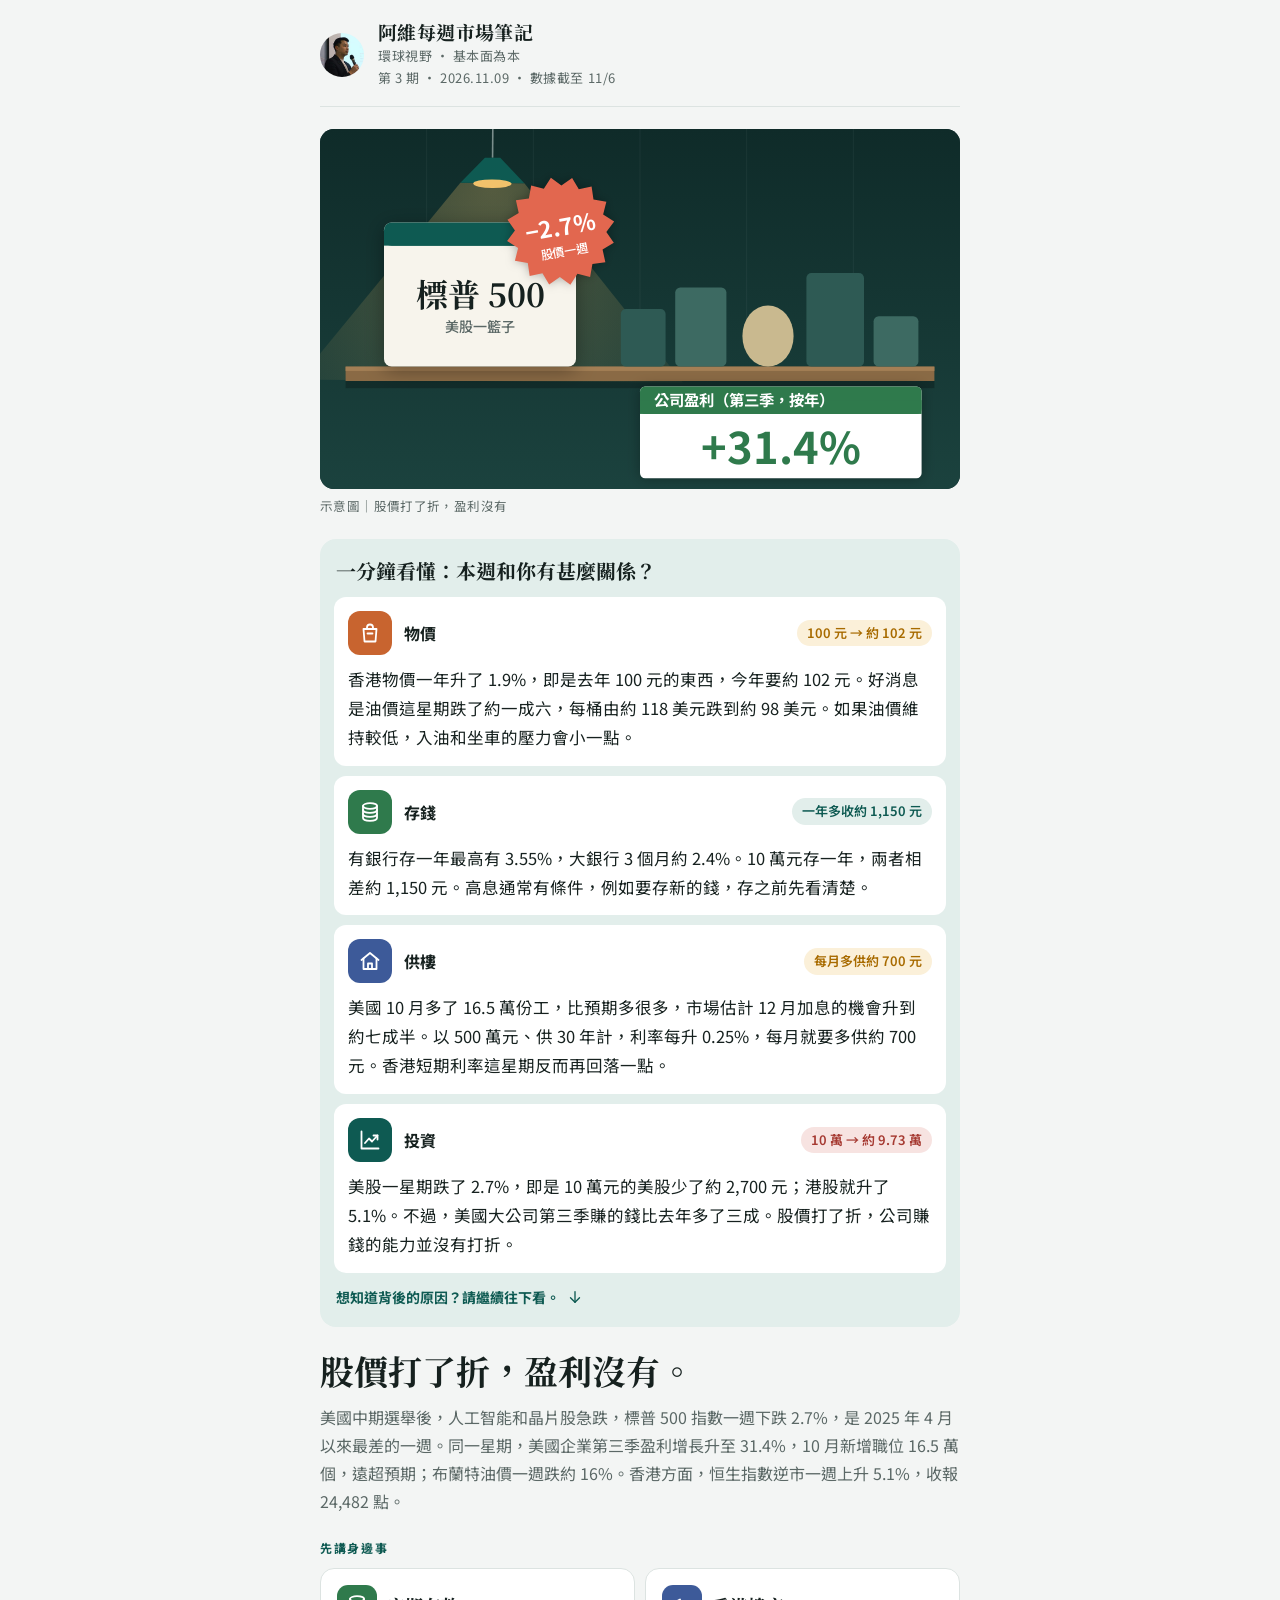
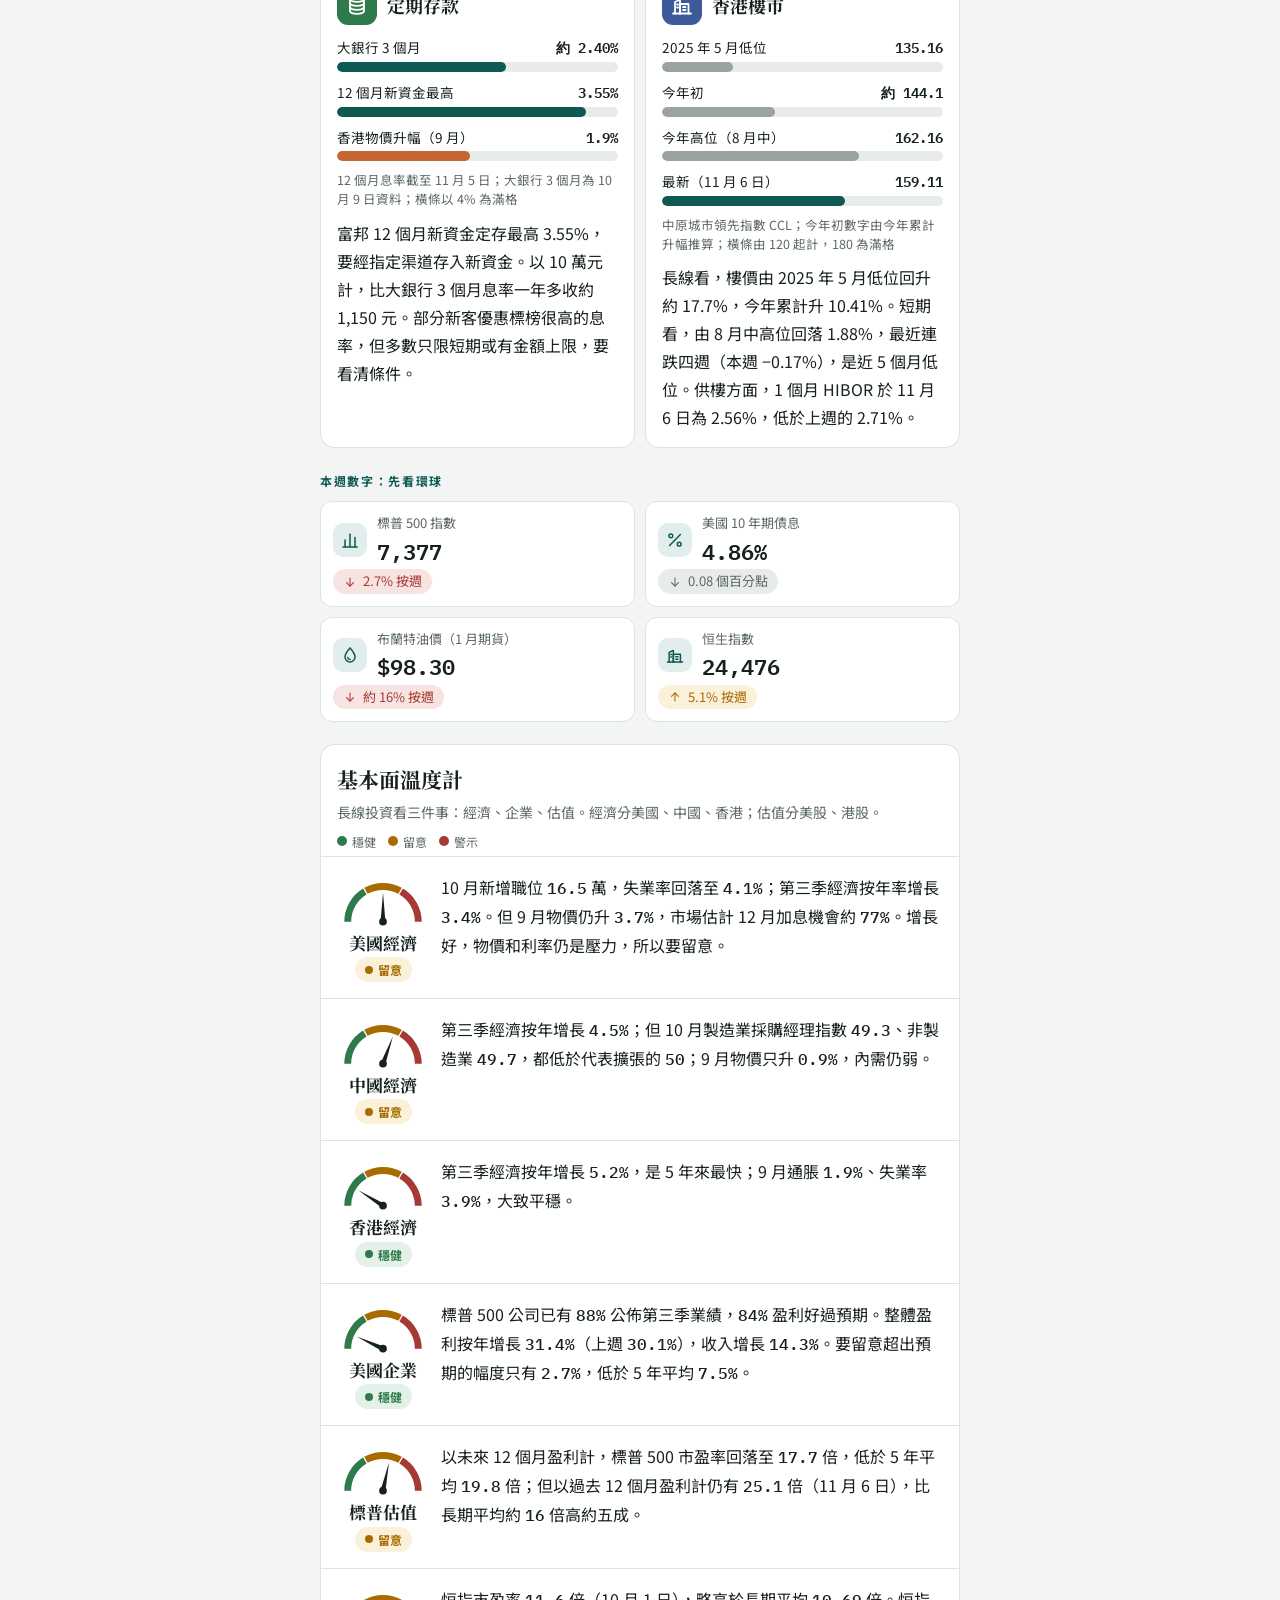
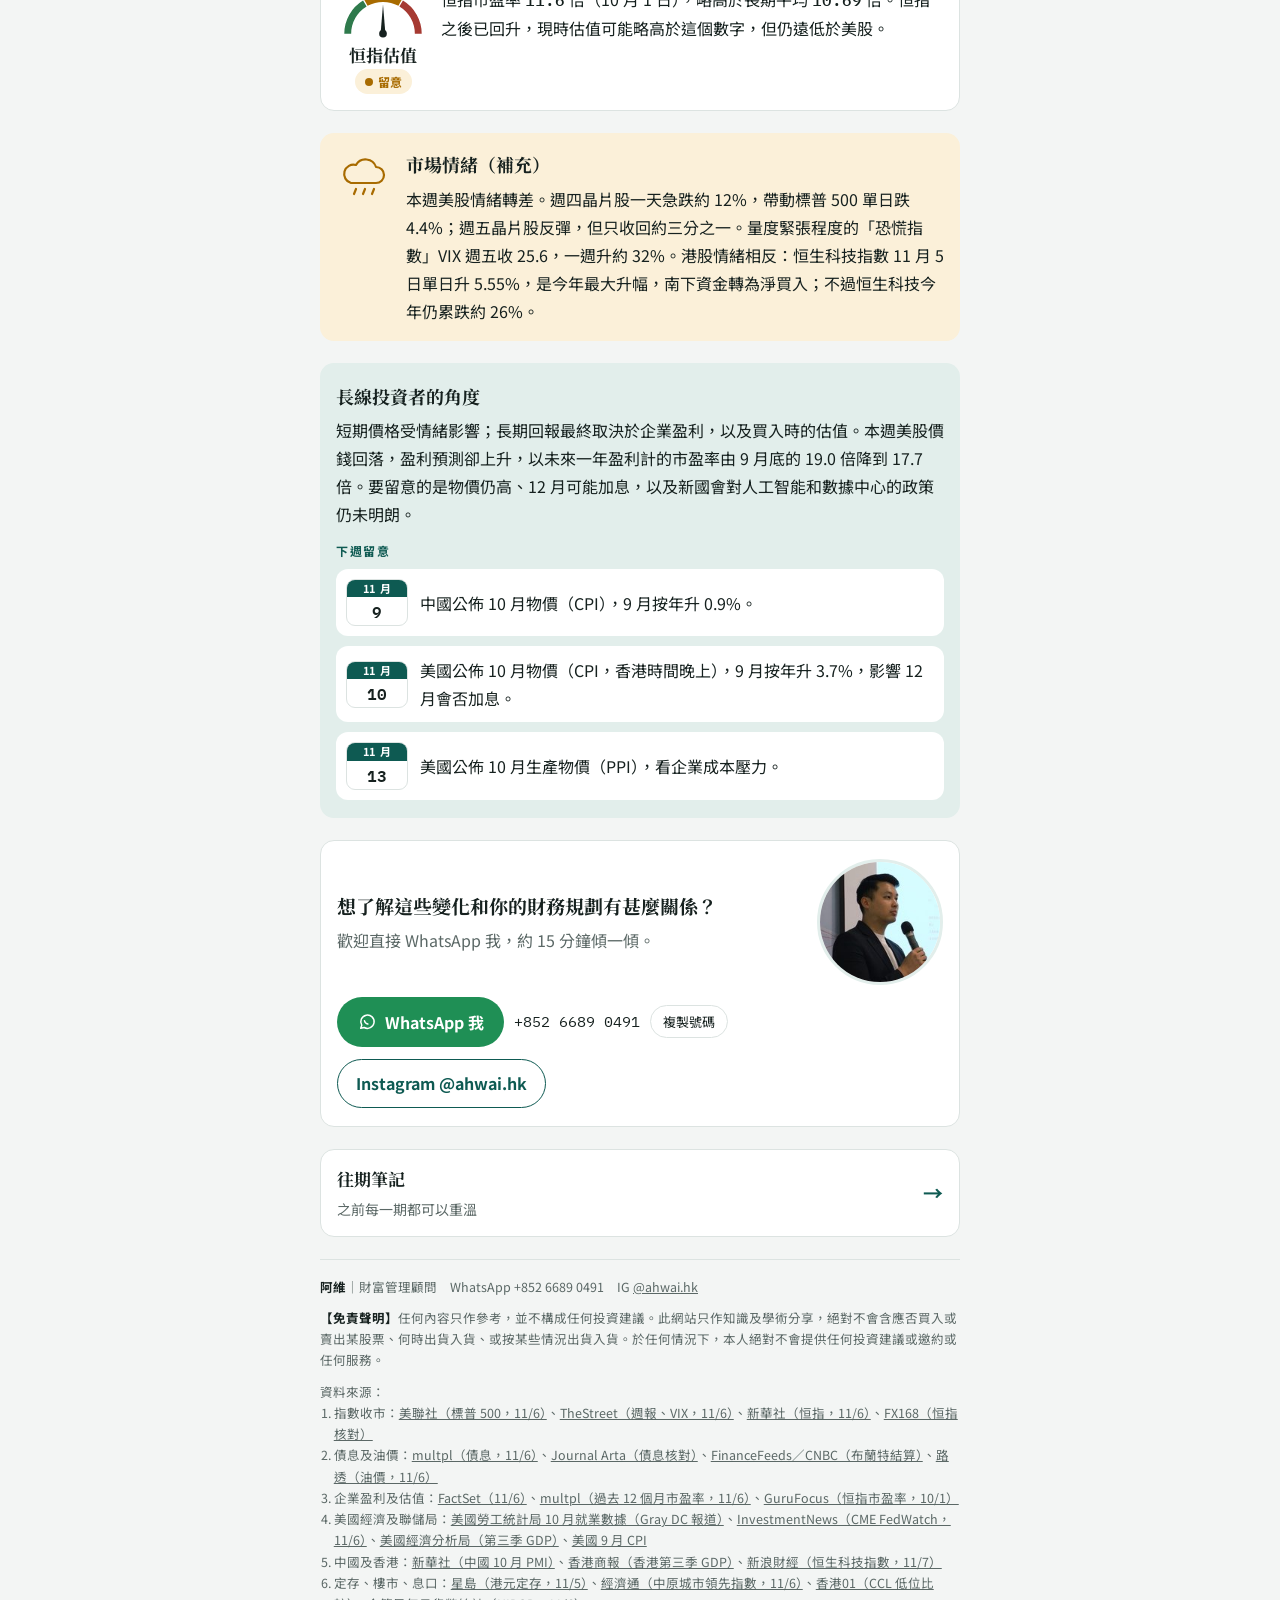
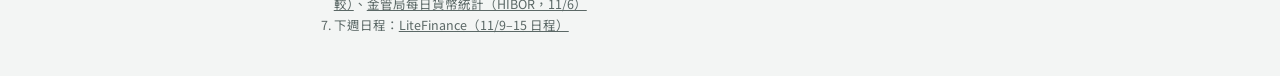
==== commit c52a0074: "第 3 期：樓市卡改為長線走勢（圖文一致） Co-Authored-By: Claude Opus 5.5 <noreply@anthropic.com> Claude-Session: https:" ====
--- a/index.html
+++ b/index.html
@@ -272,12 +272,14 @@
       </article>
       <article class="life-card rv">
         <div class="top"><span class="ico c3"><svg class="i"><use href="#i-city"/></svg></span><h3>香港樓市</h3></div>
-        <ul class="bars" aria-label="中原城市領先指數：低位與最新">
-          <li><span>2025 年 5 月低位</span><span class="val">135.16</span><span class="track"><span class="fill soft" style="--w:75.09%"></span></span></li>
-          <li><span>最新（11 月 6 日公佈）</span><span class="val">159.11</span><span class="track"><span class="fill" style="--w:88.39%"></span></span></li>
+        <ul class="bars" aria-label="中原城市領先指數：長線走勢">
+          <li><span>2025 年 5 月低位</span><span class="val">135.16</span><span class="track"><span class="fill soft" style="--w:25.27%"></span></span></li>
+          <li><span>今年初</span><span class="val">約 144.1</span><span class="track"><span class="fill soft" style="--w:40.18%"></span></span></li>
+          <li><span>今年高位（8 月中）</span><span class="val">162.16</span><span class="track"><span class="fill soft" style="--w:70.27%"></span></span></li>
+          <li><span>最新（11 月 6 日）</span><span class="val">159.11</span><span class="track"><span class="fill" style="--w:65.18%"></span></span></li>
         </ul>
-        <p class="cap">中原城市領先指數 CCL（11 月 6 日公佈）；橫條以 180 為滿格</p>
-        <p>樓價一週跌 0.17%，連跌四週共約 1.3%，是近 5 個月低位；比 8 月中高位低 1.88%，但今年累計仍升 10.41%。供樓方面，1 個月 HIBOR 於 11 月 6 日為 2.56%，低於上週的 2.71%。</p>
+        <p class="cap">中原城市領先指數 CCL；今年初數字由今年累計升幅推算；橫條由 120 起計，180 為滿格</p>
+        <p>長線看，樓價由 2025 年 5 月低位回升約 17.7%，今年累計升 10.41%。短期看，由 8 月中高位回落 1.88%，最近連跌四週（本週 −0.17%），是近 5 個月低位。供樓方面，1 個月 HIBOR 於 11 月 6 日為 2.56%，低於上週的 2.71%。</p>
       </article>
     </div>
   </section>
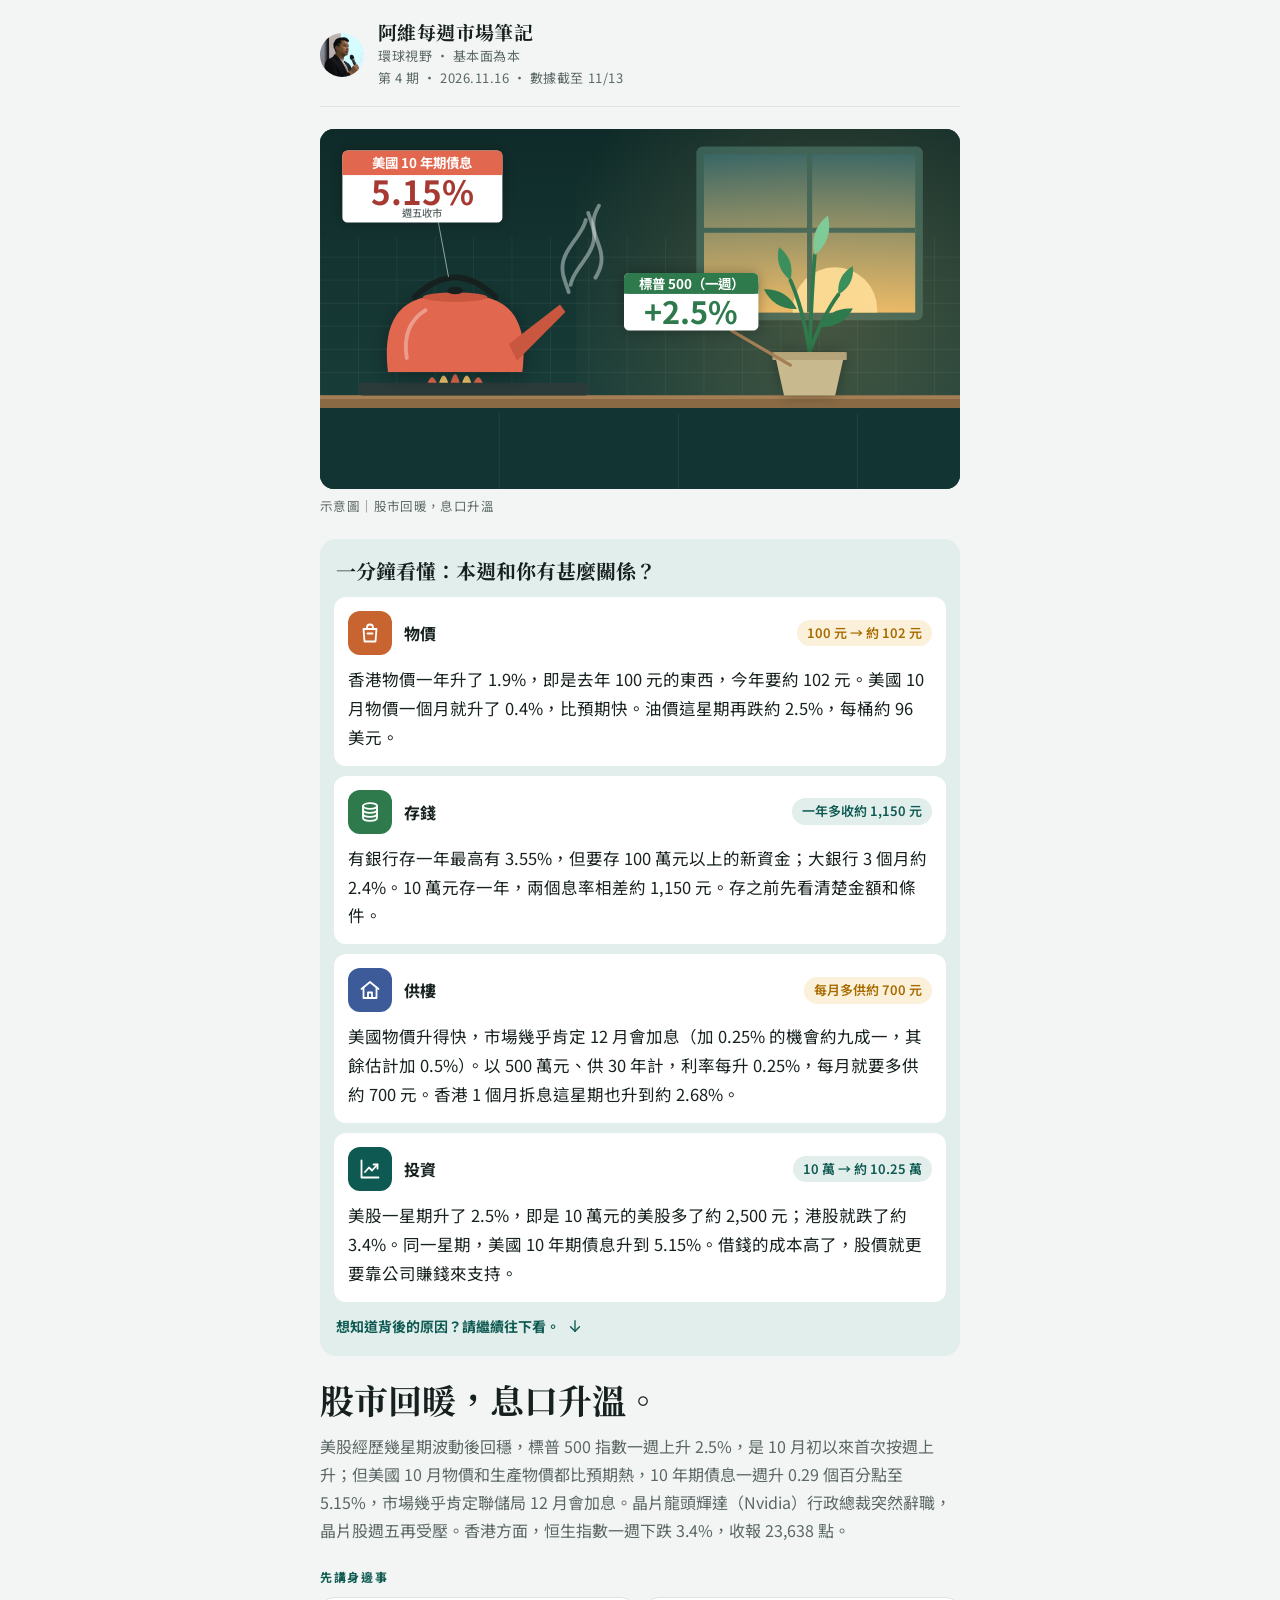
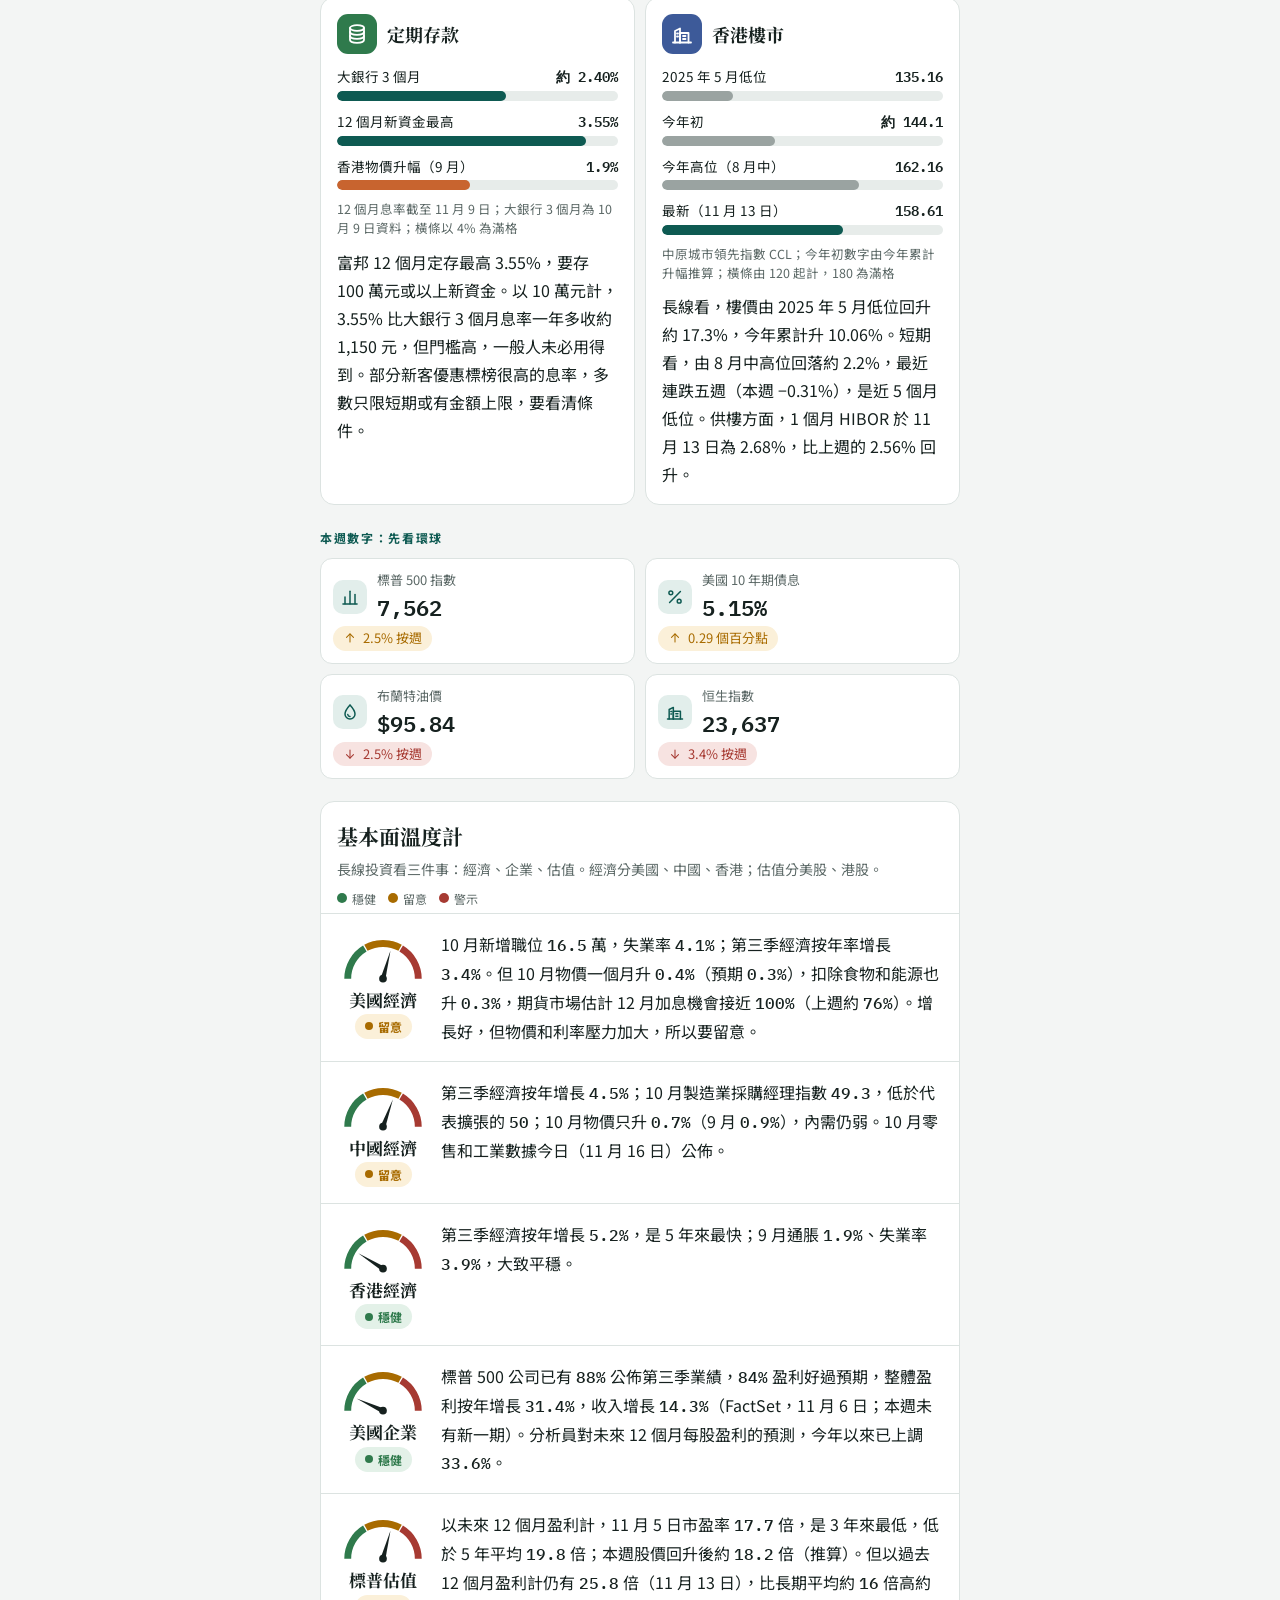
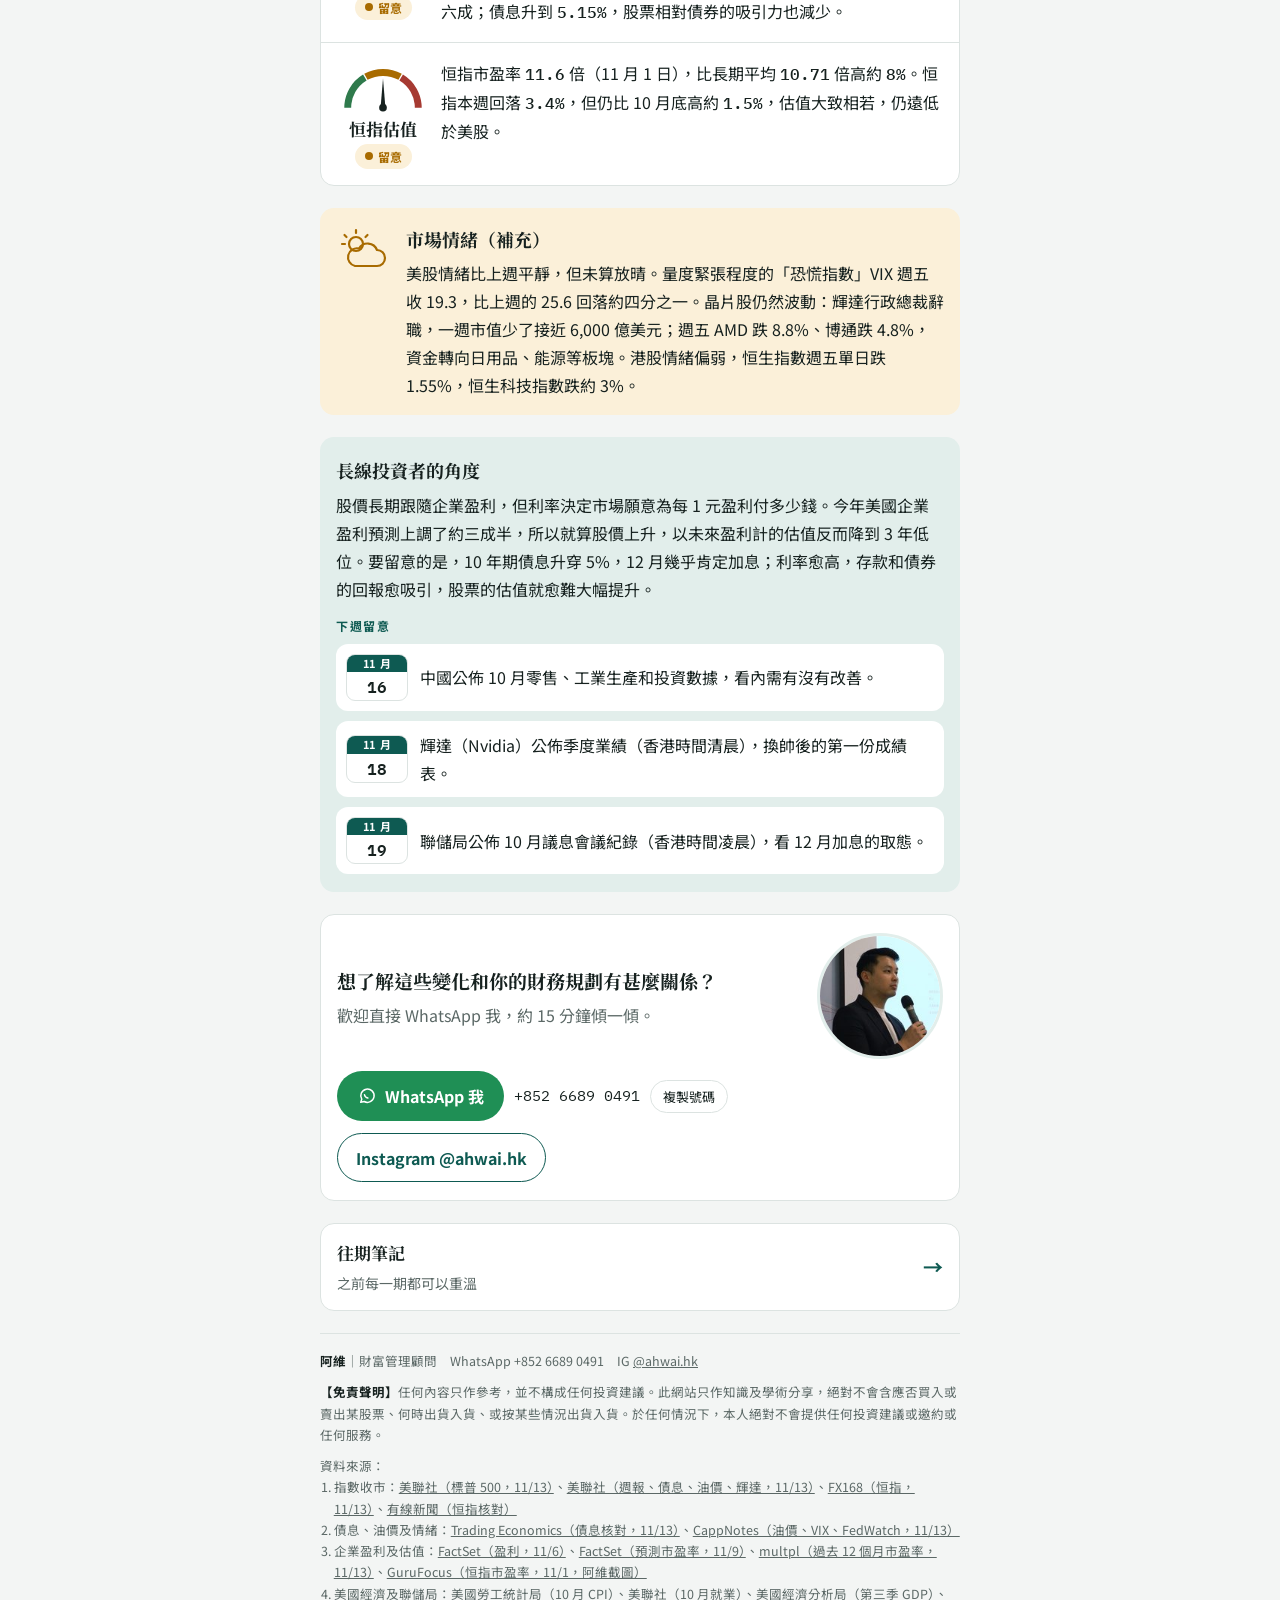
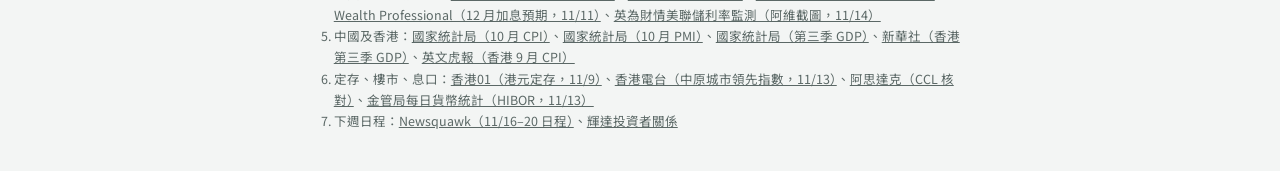
==== commit 20feaa7a: "第 4 期每週市場筆記（2026-11-16） Co-Authored-By: Claude Opus 5.5 <noreply@anthropic.com> Claude-Session: http" ====
--- a/index.html
+++ b/index.html
@@ -208,13 +208,13 @@
     <div class="mast-text">
       <div class="brand">阿維每週市場筆記</div>
       <div class="issue">環球視野 · 基本面為本</div>
-      <div class="issue">第 3 期 · 2026.11.09 · 數據截至 11/6</div>
+      <div class="issue">第 4 期 · 2026.11.16 · 數據截至 11/13</div>
     </div>
   </header>
 
   <figure class="hero">
-    <canvas id="hero" role="img" aria-label="示意圖：貨架上的標普 500 貼上減價貼紙，股價一週跌 2.7%；價錢牌寫著公司第三季盈利按年增長 31.4%" data-weather="indoor"></canvas>
-    <figcaption>示意圖｜股價打了折，盈利沒有</figcaption>
+    <canvas id="hero" role="img" aria-label="示意圖：清晨廚房，爐上的水壺掛著標籤寫美國 10 年期債息 5.15%；窗邊盆栽長出新葉，牌子寫標普 500 一週升 2.5%" data-weather="indoor"></canvas>
+    <figcaption>示意圖｜股市回暖，息口升溫</figcaption>
   </figure>
 
   <section class="simple" aria-labelledby="simple-title">
@@ -224,28 +224,28 @@
         <span class="ico c1"><svg class="i"><use href="#i-bag"/></svg></span>
         <div>
           <div class="head"><span class="tag">物價</span><span class="chip warn">100 元 → 約 102 元</span></div>
-          <p>香港物價一年升了 1.9%，即是去年 100 元的東西，今年要約 102 元。好消息是油價這星期跌了約一成六，每桶由約 118 美元跌到約 98 美元。如果油價維持較低，入油和坐車的壓力會小一點。</p>
+          <p>香港物價一年升了 1.9%，即是去年 100 元的東西，今年要約 102 元。美國 10 月物價一個月就升了 0.4%，比預期快。油價這星期再跌約 2.5%，每桶約 96 美元。</p>
         </div>
       </li>
       <li class="rv">
         <span class="ico c2"><svg class="i"><use href="#i-coins"/></svg></span>
         <div>
           <div class="head"><span class="tag">存錢</span><span class="chip">一年多收約 1,150 元</span></div>
-          <p>有銀行存一年最高有 3.55%，大銀行 3 個月約 2.4%。10 萬元存一年，兩者相差約 1,150 元。高息通常有條件，例如要存新的錢，存之前先看清楚。</p>
+          <p>有銀行存一年最高有 3.55%，但要存 100 萬元以上的新資金；大銀行 3 個月約 2.4%。10 萬元存一年，兩個息率相差約 1,150 元。存之前先看清楚金額和條件。</p>
         </div>
       </li>
       <li class="rv">
         <span class="ico c3"><svg class="i"><use href="#i-home"/></svg></span>
         <div>
           <div class="head"><span class="tag">供樓</span><span class="chip warn">每月多供約 700 元</span></div>
-          <p>美國 10 月多了 16.5 萬份工，比預期多很多，市場估計 12 月加息的機會升到約七成半。以 500 萬元、供 30 年計，利率每升 0.25%，每月就要多供約 700 元。香港短期利率這星期反而再回落一點。</p>
+          <p>美國物價升得快，市場幾乎肯定 12 月會加息（加 0.25% 的機會約九成一，其餘估計加 0.5%）。以 500 萬元、供 30 年計，利率每升 0.25%，每月就要多供約 700 元。香港 1 個月拆息這星期也升到約 2.68%。</p>
         </div>
       </li>
       <li class="rv">
         <span class="ico c4"><svg class="i"><use href="#i-trend"/></svg></span>
         <div>
-          <div class="head"><span class="tag">投資</span><span class="chip bad">10 萬 → 約 9.73 萬</span></div>
-          <p>美股一星期跌了 2.7%，即是 10 萬元的美股少了約 2,700 元；港股就升了 5.1%。不過，美國大公司第三季賺的錢比去年多了三成。股價打了折，公司賺錢的能力並沒有打折。</p>
+          <div class="head"><span class="tag">投資</span><span class="chip">10 萬 → 約 10.25 萬</span></div>
+          <p>美股一星期升了 2.5%，即是 10 萬元的美股多了約 2,500 元；港股就跌了約 3.4%。同一星期，美國 10 年期債息升到 5.15%。借錢的成本高了，股價就更要靠公司賺錢來支持。</p>
         </div>
       </li>
     </ul>
@@ -253,8 +253,8 @@
   </section>
 
   <section class="lead rv">
-    <h1>股價打了折，盈利沒有。</h1>
-    <p>美國中期選舉後，人工智能和晶片股急跌，標普 500 指數一週下跌 2.7%，是 2025 年 4 月以來最差的一週。同一星期，美國企業第三季盈利增長升至 31.4%，10 月新增職位 16.5 萬個，遠超預期；布蘭特油價一週跌約 16%。香港方面，恒生指數逆市一週上升 5.1%，收報 24,482 點。</p>
+    <h1>股市回暖，息口升溫。</h1>
+    <p>美股經歷幾星期波動後回穩，標普 500 指數一週上升 2.5%，是 10 月初以來首次按週上升；但美國 10 月物價和生產物價都比預期熱，10 年期債息一週升 0.29 個百分點至 5.15%，市場幾乎肯定聯儲局 12 月會加息。晶片龍頭輝達（Nvidia）行政總裁突然辭職，晶片股週五再受壓。香港方面，恒生指數一週下跌 3.4%，收報 23,638 點。</p>
   </section>
 
   <section class="life" aria-labelledby="life-title">
@@ -267,19 +267,19 @@
           <li><span>12 個月新資金最高</span><span class="val">3.55%</span><span class="track"><span class="fill" style="--w:88.75%"></span></span></li>
           <li><span>香港物價升幅（9 月）</span><span class="val">1.9%</span><span class="track"><span class="fill alt" style="--w:47.5%"></span></span></li>
         </ul>
-        <p class="cap">12 個月息率截至 11 月 5 日；大銀行 3 個月為 10 月 9 日資料；橫條以 4% 為滿格</p>
-        <p>富邦 12 個月新資金定存最高 3.55%，要經指定渠道存入新資金。以 10 萬元計，比大銀行 3 個月息率一年多收約 1,150 元。部分新客優惠標榜很高的息率，但多數只限短期或有金額上限，要看清條件。</p>
+        <p class="cap">12 個月息率截至 11 月 9 日；大銀行 3 個月為 10 月 9 日資料；橫條以 4% 為滿格</p>
+        <p>富邦 12 個月定存最高 3.55%，要存 100 萬元或以上新資金。以 10 萬元計，3.55% 比大銀行 3 個月息率一年多收約 1,150 元，但門檻高，一般人未必用得到。部分新客優惠標榜很高的息率，多數只限短期或有金額上限，要看清條件。</p>
       </article>
       <article class="life-card rv">
         <div class="top"><span class="ico c3"><svg class="i"><use href="#i-city"/></svg></span><h3>香港樓市</h3></div>
         <ul class="bars" aria-label="中原城市領先指數：長線走勢">
           <li><span>2025 年 5 月低位</span><span class="val">135.16</span><span class="track"><span class="fill soft" style="--w:25.27%"></span></span></li>
-          <li><span>今年初</span><span class="val">約 144.1</span><span class="track"><span class="fill soft" style="--w:40.18%"></span></span></li>
+          <li><span>今年初</span><span class="val">約 144.1</span><span class="track"><span class="fill soft" style="--w:40.19%"></span></span></li>
           <li><span>今年高位（8 月中）</span><span class="val">162.16</span><span class="track"><span class="fill soft" style="--w:70.27%"></span></span></li>
-          <li><span>最新（11 月 6 日）</span><span class="val">159.11</span><span class="track"><span class="fill" style="--w:65.18%"></span></span></li>
+          <li><span>最新（11 月 13 日）</span><span class="val">158.61</span><span class="track"><span class="fill" style="--w:64.35%"></span></span></li>
         </ul>
         <p class="cap">中原城市領先指數 CCL；今年初數字由今年累計升幅推算；橫條由 120 起計，180 為滿格</p>
-        <p>長線看，樓價由 2025 年 5 月低位回升約 17.7%，今年累計升 10.41%。短期看，由 8 月中高位回落 1.88%，最近連跌四週（本週 −0.17%），是近 5 個月低位。供樓方面，1 個月 HIBOR 於 11 月 6 日為 2.56%，低於上週的 2.71%。</p>
+        <p>長線看，樓價由 2025 年 5 月低位回升約 17.3%，今年累計升 10.06%。短期看，由 8 月中高位回落約 2.2%，最近連跌五週（本週 −0.31%），是近 5 個月低位。供樓方面，1 個月 HIBOR 於 11 月 13 日為 2.68%，比上週的 2.56% 回升。</p>
       </article>
     </div>
   </section>
@@ -287,10 +287,10 @@
   <section>
     <p class="section-label">本週數字：先看環球</p>
     <div class="stats">
-      <div class="stat rv"><span class="ico"><svg class="i"><use href="#i-bars"/></svg></span><div class="k">標普 500 指數</div><div class="v" data-count="7377" data-dec="0">7,377</div><div class="d down"><svg class="i" style="width:14px;height:14px"><use href="#i-down"/></svg>2.7% 按週</div></div>
-      <div class="stat rv"><span class="ico"><svg class="i"><use href="#i-pct"/></svg></span><div class="k">美國 10 年期債息</div><div class="v" data-count="4.86" data-dec="2" data-suffix="%">4.86%</div><div class="d flat"><svg class="i" style="width:14px;height:14px"><use href="#i-down"/></svg>0.08 個百分點</div></div>
-      <div class="stat rv"><span class="ico"><svg class="i"><use href="#i-drop"/></svg></span><div class="k">布蘭特油價（1 月期貨）</div><div class="v" data-count="98.32" data-dec="2" data-prefix="$">$98.32</div><div class="d down"><svg class="i" style="width:14px;height:14px"><use href="#i-down"/></svg>約 16% 按週</div></div>
-      <div class="stat rv"><span class="ico"><svg class="i"><use href="#i-city"/></svg></span><div class="k">恒生指數</div><div class="v" data-count="24482" data-dec="0">24,482</div><div class="d up"><svg class="i" style="width:14px;height:14px"><use href="#i-up"/></svg>5.1% 按週</div></div>
+      <div class="stat rv"><span class="ico"><svg class="i"><use href="#i-bars"/></svg></span><div class="k">標普 500 指數</div><div class="v" data-count="7562" data-dec="0">7,562</div><div class="d up"><svg class="i" style="width:14px;height:14px"><use href="#i-up"/></svg>2.5% 按週</div></div>
+      <div class="stat rv"><span class="ico"><svg class="i"><use href="#i-pct"/></svg></span><div class="k">美國 10 年期債息</div><div class="v" data-count="5.15" data-dec="2" data-suffix="%">5.15%</div><div class="d up"><svg class="i" style="width:14px;height:14px"><use href="#i-up"/></svg>0.29 個百分點</div></div>
+      <div class="stat rv"><span class="ico"><svg class="i"><use href="#i-drop"/></svg></span><div class="k">布蘭特油價</div><div class="v" data-count="95.84" data-dec="2" data-prefix="$">$95.84</div><div class="d down"><svg class="i" style="width:14px;height:14px"><use href="#i-down"/></svg>2.5% 按週</div></div>
+      <div class="stat rv"><span class="ico"><svg class="i"><use href="#i-city"/></svg></span><div class="k">恒生指數</div><div class="v" data-count="23638" data-dec="0">23,638</div><div class="d down"><svg class="i" style="width:14px;height:14px"><use href="#i-down"/></svg>3.4% 按週</div></div>
     </div>
   </section>
 
@@ -301,12 +301,12 @@
       <div class="legend" aria-hidden="true"><span><i style="background:var(--ok)"></i>穩健</span><span><i style="background:var(--warn)"></i>留意</span><span><i style="background:var(--bad)"></i>警示</span></div>
     </div>
     <div class="row">
-      <div class="gauge" style="--a:0deg"><svg viewBox="0 0 120 66" aria-hidden="true"></svg><span class="name">美國經濟</span><span class="pill warn">留意</span></div>
-      <p>10 月新增職位 <span class="num">16.5</span> 萬，失業率回落至 <span class="num">4.1%</span>；第三季經濟按年率增長 <span class="num">3.4%</span>。但 9 月物價仍升 <span class="num">3.7%</span>，市場估計 12 月加息機會約 <span class="num">77%</span>。增長好，物價和利率仍是壓力，所以要留意。</p>
+      <div class="gauge" style="--a:15deg"><svg viewBox="0 0 120 66" aria-hidden="true"></svg><span class="name">美國經濟</span><span class="pill warn">留意</span></div>
+      <p>10 月新增職位 <span class="num">16.5</span> 萬，失業率 <span class="num">4.1%</span>；第三季經濟按年率增長 <span class="num">3.4%</span>。但 10 月物價一個月升 <span class="num">0.4%</span>（預期 <span class="num">0.3%</span>），扣除食物和能源也升 <span class="num">0.3%</span>，期貨市場估計 12 月加息機會接近 <span class="num">100%</span>（上週約 <span class="num">76%</span>）。增長好，但物價和利率壓力加大，所以要留意。</p>
     </div>
     <div class="row">
       <div class="gauge" style="--a:20deg"><svg viewBox="0 0 120 66" aria-hidden="true"></svg><span class="name">中國經濟</span><span class="pill warn">留意</span></div>
-      <p>第三季經濟按年增長 <span class="num">4.5%</span>；但 10 月製造業採購經理指數 <span class="num">49.3</span>、非製造業 <span class="num">49.7</span>，都低於代表擴張的 <span class="num">50</span>；9 月物價只升 <span class="num">0.9%</span>，內需仍弱。</p>
+      <p>第三季經濟按年增長 <span class="num">4.5%</span>；10 月製造業採購經理指數 <span class="num">49.3</span>，低於代表擴張的 <span class="num">50</span>；10 月物價只升 <span class="num">0.7%</span>（9 月 <span class="num">0.9%</span>），內需仍弱。10 月零售和工業數據今日（11 月 16 日）公佈。</p>
     </div>
     <div class="row">
       <div class="gauge" style="--a:-58deg"><svg viewBox="0 0 120 66" aria-hidden="true"></svg><span class="name">香港經濟</span><span class="pill ok">穩健</span></div>
@@ -314,39 +314,38 @@
     </div>
     <div class="row">
       <div class="gauge" style="--a:-65deg"><svg viewBox="0 0 120 66" aria-hidden="true"></svg><span class="name">美國企業</span><span class="pill ok">穩健</span></div>
-      <p>標普 500 公司已有 <span class="num">88%</span> 公佈第三季業績，<span class="num">84%</span> 盈利好過預期。整體盈利按年增長 <span class="num">31.4%</span>（上週 <span class="num">30.1%</span>），收入增長 <span class="num">14.3%</span>。要留意超出預期的幅度只有 <span class="num">2.7%</span>，低於 5 年平均 <span class="num">7.5%</span>。</p>
+      <p>標普 500 公司已有 <span class="num">88%</span> 公佈第三季業績，<span class="num">84%</span> 盈利好過預期，整體盈利按年增長 <span class="num">31.4%</span>，收入增長 <span class="num">14.3%</span>（FactSet，11 月 6 日；本週未有新一期）。分析員對未來 12 個月每股盈利的預測，今年以來已上調 <span class="num">33.6%</span>。</p>
     </div>
     <div class="row">
-      <div class="gauge" style="--a:12deg"><svg viewBox="0 0 120 66" aria-hidden="true"></svg><span class="name">標普估值</span><span class="pill warn">留意</span></div>
-      <p>以未來 12 個月盈利計，標普 500 市盈率回落至 <span class="num">17.7</span> 倍，低於 5 年平均 <span class="num">19.8</span> 倍；但以過去 12 個月盈利計仍有 <span class="num">25.1</span> 倍（11 月 6 日），比長期平均約 <span class="num">16</span> 倍高約五成。</p>
+      <div class="gauge" style="--a:15deg"><svg viewBox="0 0 120 66" aria-hidden="true"></svg><span class="name">標普估值</span><span class="pill warn">留意</span></div>
+      <p>以未來 12 個月盈利計，11 月 5 日市盈率 <span class="num">17.7</span> 倍，是 3 年來最低，低於 5 年平均 <span class="num">19.8</span> 倍；本週股價回升後約 <span class="num">18.2</span> 倍（推算）。但以過去 12 個月盈利計仍有 <span class="num">25.8</span> 倍（11 月 13 日），比長期平均約 <span class="num">16</span> 倍高約六成；債息升到 <span class="num">5.15%</span>，股票相對債券的吸引力也減少。</p>
     </div>
     <div class="row">
       <div class="gauge" style="--a:0deg"><svg viewBox="0 0 120 66" aria-hidden="true"></svg><span class="name">恒指估值</span><span class="pill warn">留意</span></div>
-      <p>恒指市盈率 <span class="num">11.6</span> 倍（10 月 1 日），略高於長期平均 <span class="num">10.69</span> 倍。恒指之後已回升，現時估值可能略高於這個數字，但仍遠低於美股。</p>
+      <p>恒指市盈率 <span class="num">11.6</span> 倍（11 月 1 日），比長期平均 <span class="num">10.71</span> 倍高約 <span class="num">8%</span>。恒指本週回落 <span class="num">3.4%</span>，但仍比 10 月底高約 <span class="num">1.5%</span>，估值大致相若，仍遠低於美股。</p>
     </div>
   </section>
 
   <section class="mood rv">
     <svg class="wx" viewBox="0 0 56 56" aria-hidden="true" fill="none" stroke="currentColor" stroke-width="2.2" stroke-linecap="round" stroke-linejoin="round">
-      <path d="M15 34h25a8 8 0 0 0 0-16 11 11 0 0 0-20-2 9 9 0 0 0-5 18z"/>
-      <path class="drop" d="M20 40l-2 5"/>
-      <path class="drop" d="M29 40l-2 5"/>
-      <path class="drop" d="M38 40l-2 5"/>
+      <circle cx="20" cy="20" r="7"/>
+      <path d="M20 6v3M8.5 11l2 2M6 20h3M31.5 11l-2 2"/>
+      <path d="M19 42h22a8 8 0 0 0 0-16 10 10 0 0 0-18-1.5A8.5 8.5 0 0 0 19 42z"/>
     </svg>
     <div>
       <h3>市場情緒（補充）</h3>
-      <p>本週美股情緒轉差。週四晶片股一天急跌約 12%，帶動標普 500 單日跌 4.4%；週五晶片股反彈，但只收回約三分之一。量度緊張程度的「恐慌指數」VIX 週五收 25.6，一週升約 32%。港股情緒相反：恒生科技指數 11 月 5 日單日升 5.55%，是今年最大升幅，南下資金轉為淨買入；不過恒生科技今年仍累跌約 26%。</p>
+      <p>美股情緒比上週平靜，但未算放晴。量度緊張程度的「恐慌指數」VIX 週五收 19.3，比上週的 25.6 回落約四分之一。晶片股仍然波動：輝達行政總裁辭職，一週市值少了接近 6,000 億美元；週五 AMD 跌 8.8%、博通跌 4.8%，資金轉向日用品、能源等板塊。港股情緒偏弱，恒生指數週五單日跌 1.55%，恒生科技指數跌約 3%。</p>
     </div>
   </section>
 
   <section class="view rv">
     <h3>長線投資者的角度</h3>
-    <p>短期價格受情緒影響；長期回報最終取決於企業盈利，以及買入時的估值。本週美股價錢回落，盈利預測卻上升，以未來一年盈利計的市盈率由 9 月底的 19.0 倍降到 17.7 倍。要留意的是物價仍高、12 月可能加息，以及新國會對人工智能和數據中心的政策仍未明朗。</p>
+    <p>股價長期跟隨企業盈利，但利率決定市場願意為每 1 元盈利付多少錢。今年美國企業盈利預測上調了約三成半，所以就算股價上升，以未來盈利計的估值反而降到 3 年低位。要留意的是，10 年期債息升穿 5%，12 月幾乎肯定加息；利率愈高，存款和債券的回報愈吸引，股票的估值就愈難大幅提升。</p>
     <p class="section-label" style="margin-bottom:8px">下週留意</p>
     <ul class="watch">
-      <li><span class="cal"><span class="m">11 月</span><span class="dd">9</span></span><span>中國公佈 10 月物價（CPI），9 月按年升 0.9%。</span></li>
-      <li><span class="cal"><span class="m">11 月</span><span class="dd">10</span></span><span>美國公佈 10 月物價（CPI，香港時間晚上），9 月按年升 3.7%，影響 12 月會否加息。</span></li>
-      <li><span class="cal"><span class="m">11 月</span><span class="dd">13</span></span><span>美國公佈 10 月生產物價（PPI），看企業成本壓力。</span></li>
+      <li><span class="cal"><span class="m">11 月</span><span class="dd">16</span></span><span>中國公佈 10 月零售、工業生產和投資數據，看內需有沒有改善。</span></li>
+      <li><span class="cal"><span class="m">11 月</span><span class="dd">18</span></span><span>輝達（Nvidia）公佈季度業績（香港時間清晨），換帥後的第一份成績表。</span></li>
+      <li><span class="cal"><span class="m">11 月</span><span class="dd">19</span></span><span>聯儲局公佈 10 月議息會議紀錄（香港時間凌晨），看 12 月加息的取態。</span></li>
     </ul>
   </section>
 
@@ -377,13 +376,13 @@
     <div>
       資料來源：
       <ol class="src">
-        <li>指數收市：<a href="https://www.lanacion.com.ar/usa/how-major-us-stock-indexes-fared-friday-1162026-nid06112026/" target="_blank" rel="noopener">美聯社（標普 500，11/6）</a>、<a href="https://pro.thestreet.com/market-commentary/tech-bounces-but-the-sp-500-still-has-its-worst-week-since-april-2025" target="_blank" rel="noopener">TheStreet（週報、VIX，11/6）</a>、<a href="https://k.sina.cn/article_1699432410_654b47da02001xpzy.html" target="_blank" rel="noopener">新華社（恒指，11/6）</a>、<a href="https://www.fx168news.com/express/fastnews/1464087" target="_blank" rel="noopener">FX168（恒指核對）</a></li>
-        <li>債息及油價：<a href="https://www.multpl.com/10-year-treasury-rate" target="_blank" rel="noopener">multpl（債息，11/6）</a>、<a href="https://journalarta.com/en/2026/11/07/wall-street-close-nasdaq-rises-1-09-and-sp-500-gains-0-32-as-dow-slips-0-46/" target="_blank" rel="noopener">Journal Arta（債息核對）</a>、<a href="https://financefeeds.com/brent-crude-oil-price-98-32-saturday-week-ahead-us-iran-deal-bets-cpi-10-november-bull-105-bear-93/" target="_blank" rel="noopener">FinanceFeeds／CNBC（布蘭特結算）</a>、<a href="https://www.oedigital.com/amp/news/544192-oil-heads-for-steep-weekly-drop-despite-middle-east-supply-risks" target="_blank" rel="noopener">路透（油價，11/6）</a></li>
-        <li>企業盈利及估值：<a href="https://insight.factset.com/sp-500-earnings-season-update-november-6-2026" target="_blank" rel="noopener">FactSet（11/6）</a>、<a href="https://multpl.com/s-p-500-pe-ratio" target="_blank" rel="noopener">multpl（過去 12 個月市盈率，11/6）</a>、<a href="https://www.gurufocus.com/economic_indicators/5732/pe-ratio-ttm-for-the-hang-seng-index" target="_blank" rel="noopener">GuruFocus（恒指市盈率，10/1）</a></li>
-        <li>美國經濟及聯儲局：<a href="https://www.ky3.com/2026/11/06/us-adds-165000-jobs-october-hiring-rebounds/" target="_blank" rel="noopener">美國勞工統計局 10 月就業數據（Gray DC 報道）</a>、<a href="https://www.investmentnews.com/fixed-income/october-jobs-report-beats-forecasts-lifting-december-fed-hike-odds/268915" target="_blank" rel="noopener">InvestmentNews（CME FedWatch，11/6）</a>、<a href="https://bea.gov/news/2026/gdp-advance-estimate-3rd-quarter-2026" target="_blank" rel="noopener">美國經濟分析局（第三季 GDP）</a>、<a href="https://cpiinflationcalculator.com/the-consumer-price-index-rises-0-6-in-september-2026-seasonally-adjusted-and-rises-to-3-7-annually/" target="_blank" rel="noopener">美國 9 月 CPI</a></li>
-        <li>中國及香港：<a href="https://english.news.cn/20261031/d98d1f3fa92a45d6a26f234849bd4957/c.html" target="_blank" rel="noopener">新華社（中國 10 月 PMI）</a>、<a href="https://www.hkcd.com/hkcdweb/content/2026/11/03/content_8783379.html" target="_blank" rel="noopener">香港商報（香港第三季 GDP）</a>、<a href="https://finance.sina.com.cn/stock/marketresearch/2026-11-07/doc-inixwhsh4963270.shtml" target="_blank" rel="noopener">新浪財經（恒生科技指數，11/7）</a></li>
-        <li>定存、樓市、息口：<a href="https://www.stheadline.com/zh-hans/investment/3402209/定存攻略11月港元定存再创新高-新客可达20厘-一间推双11优惠" target="_blank" rel="noopener">星島（港元定存，11/5）</a>、<a href="https://www.etnet.com.hk/www/tc/news/news-article.php?section=categorized&amp;category=property&amp;newsid=20261106553" target="_blank" rel="noopener">經濟通（中原城市領先指數，11/6）</a>、<a href="https://global.hk01.com/地产楼市/60402959/ccl连跌两周共0-80-跌穿160点-为11周低位" target="_blank" rel="noopener">香港01（CCL 低位比較）</a>、<a href="https://www.hkma.gov.hk/chi/data-publications-and-research/data-and-statistics/daily-monetary-statistics/" target="_blank" rel="noopener">金管局每日貨幣統計（HIBOR，11/6）</a></li>
-        <li>下週日程：<a href="https://www.litefinance.org/blog/analysts-opinions/weekly-economic-calendar-for-09112026-15112026/" target="_blank" rel="noopener">LiteFinance（11/9–15 日程）</a></li>
+        <li>指數收市：<a href="https://www.yakimaherald.com/news/nation_and_world/business/how-major-us-stock-indexes-fared-friday-11-13-2026/article_9a8f2998-faa2-5b95-9d90-a0117b8cca44.html" target="_blank" rel="noopener">美聯社（標普 500，11/13）</a>、<a href="https://whdh.com/news/stocks-fall-but-wall-street-notches-a-winning-week-after-several-turbulent-days/" target="_blank" rel="noopener">美聯社（週報、債息、油價、輝達，11/13）</a>、<a href="https://www.fx168news.com/article/1115722" target="_blank" rel="noopener">FX168（恒指，11/13）</a>、<a href="https://www.i-cable.com/%E8%B2%A1%E7%B6%93%E8%B3%87%E8%A8%8A/523571/" target="_blank" rel="noopener">有線新聞（恒指核對）</a></li>
+        <li>債息、油價及情緒：<a href="https://tradingeconomics.com/united-states/government-bond-yield/news/598668" target="_blank" rel="noopener">Trading Economics（債息核對，11/13）</a>、<a href="https://cappnotes.substack.com/p/closing-look-friday-november-13-2026" target="_blank" rel="noopener">CappNotes（油價、VIX、FedWatch，11/13）</a></li>
+        <li>企業盈利及估值：<a href="https://insight.factset.com/sp-500-earnings-season-update-november-6-2026" target="_blank" rel="noopener">FactSet（盈利，11/6）</a>、<a href="https://insight.factset.com/lowest-forward-12-month-p/e-ratio-for-the-sp-500-in-more-than-3-years" target="_blank" rel="noopener">FactSet（預測市盈率，11/9）</a>、<a href="https://multpl.com/s-p-500-pe-ratio" target="_blank" rel="noopener">multpl（過去 12 個月市盈率，11/13）</a>、<a href="https://www.gurufocus.com/economic_indicators/5732/pe-ratio-ttm-for-the-hang-seng-index" target="_blank" rel="noopener">GuruFocus（恒指市盈率，11/1，阿維截圖）</a></li>
+        <li>美國經濟及聯儲局：<a href="https://www.bls.gov/news.release/archives/cpi_11102026.htm" target="_blank" rel="noopener">美國勞工統計局（10 月 CPI）</a>、<a href="https://abc7news.com/story/us-employers-added-surprising-165000-jobs-october-unemployment-rate-dipped-41/20020018/" target="_blank" rel="noopener">美聯社（10 月就業）</a>、<a href="https://www.bea.gov/news/2026/gdp-advance-estimate-3rd-quarter-2026/" target="_blank" rel="noopener">美國經濟分析局（第三季 GDP）</a>、<a href="https://www.wealthprofessional.ca/news/industry-news/hot-us-october-inflation-hardens-the-case-for-a-december-fed-hike/393990" target="_blank" rel="noopener">Wealth Professional（12 月加息預期，11/11）</a>、<a href="https://hk.investing.com/central-banks/fed-rate-monitor" target="_blank" rel="noopener">英為財情美聯儲利率監測（阿維截圖，11/14）</a></li>
+        <li>中國及香港：<a href="https://www.stats.gov.cn/english/PressRelease/202611/t20261111_1965808.html" target="_blank" rel="noopener">國家統計局（10 月 CPI）</a>、<a href="https://www.stats.gov.cn/english/PressRelease/202611/t20261103_1965735.html" target="_blank" rel="noopener">國家統計局（10 月 PMI）</a>、<a href="https://www.stats.gov.cn/english/PressRelease/202610/t20261021_1965671.html" target="_blank" rel="noopener">國家統計局（第三季 GDP）</a>、<a href="https://www.news.cn/gangao/20261103/158e579d03b6466680aa4c3c5437f64c/c.html" target="_blank" rel="noopener">新華社（香港第三季 GDP）</a>、<a href="https://www.thestandard.com.hk/finance/article/346236/Hong-Kong-CPI-rises-19pc-in-September" target="_blank" rel="noopener">英文虎報（香港 9 月 CPI）</a></li>
+        <li>定存、樓市、息口：<a href="https://www.hk01.com/研數所/60408539/" target="_blank" rel="noopener">香港01（港元定存，11/9）</a>、<a href="https://news.rthk.hk/rthk/ch/component/k2/1877706-20261113.htm" target="_blank" rel="noopener">香港電台（中原城市領先指數，11/13）</a>、<a href="https://hk.finance.yahoo.com/news/%E6%B8%AF%E6%A8%93-%E4%B8%AD%E5%8E%9F%E5%9F%8E%E5%B8%82%E9%A0%98%E5%85%88%E6%8C%87%E6%95%B8ccl%E6%9C%80%E6%96%B0%E5%A0%B1158-61%E9%BB%9E-%E9%80%A3%E8%B7%8C5%E5%91%A8%E5%85%B11-61-082301934.html" target="_blank" rel="noopener">阿思達克（CCL 核對）</a>、<a href="https://www.hkma.gov.hk/gb_chi/data-publications-and-research/data-and-statistics/daily-monetary-statistics/" target="_blank" rel="noopener">金管局每日貨幣統計（HIBOR，11/13）</a></li>
+        <li>下週日程：<a href="https://www.newsquawk.com/headlines/week-in-focus--16-20th-november-2026-highlights-include-us-retail-sales-fomc-minutes-chinese-activity-data-pboc-lpr-rba-minutes-uk-inflation-and-uk-jobs" target="_blank" rel="noopener">Newsquawk（11/16–20 日程）</a>、<a href="https://investor.nvidia.com/news/press-release-details/2026/NVIDIA-Sets-Conference-Call-for-Third-Quarter-Financial-Results/" target="_blank" rel="noopener">輝達投資者關係</a></li>
       </ol>
     </div>
   </footer>
@@ -462,10 +461,10 @@
   setTimeout(function(){ document.querySelectorAll(".rv, .gauge").forEach(function(el){ el.classList.add("in"); }); }, 4000);
 })();
 
-// Hero illustration (第 3 期): "股價打了折，盈利沒有".
-// A shop shelf under a warm lamp. On the shelf, a box labelled 標普 500 wears a coral discount sticker (−2.7%, one week);
-// the shelf-edge price card below reads 公司盈利 +31.4% (Q3, year on year) in green.
-// The sticker pops on and the card drops in once; afterwards only the lamp sways slightly.
+// Hero illustration (第 4 期): "股市回暖，息口升溫".
+// A kitchen at dawn. On the left, a coral kettle heats on the stove; its tag reads 美國 10 年期債息 5.15% (週五收市).
+// On the right, a potted plant by the sunny window puts out a new leaf; its plant marker reads 標普 500 +2.5% (一週).
+// The flame lights, the tag and marker appear and the leaf grows once; afterwards only the steam drifts slowly.
 (function hero(){
   const cv = document.getElementById("hero");
   if (!cv) return;
@@ -481,83 +480,155 @@
   function rr(g,x,y,ww,hh,r){ g.beginPath(); g.moveTo(x+r,y); g.arcTo(x+ww,y,x+ww,y+hh,r); g.arcTo(x+ww,y+hh,x,y+hh,r); g.arcTo(x,y+hh,x,y,r); g.arcTo(x,y,x+ww,y,r); g.closePath(); }
   const ease = function(x){ x = Math.max(0, Math.min(1, x)); return 1 - Math.pow(1-x, 3); };
   const back = function(x){ x = Math.max(0, Math.min(1, x)); const c = 1.7; return 1 + (c+1)*Math.pow(x-1,3) + c*Math.pow(x-1,2); };
-  function star(g, cx, cy, r1, r2, n){ g.beginPath(); for (let i=0;i<n*2;i++){ const r = i%2 ? r2 : r1, a = -Math.PI/2 + i*Math.PI/n; g.lineTo(cx + r*Math.cos(a), cy + r*Math.sin(a)); } g.closePath(); }
   function draw(p, time){
     const g = cv.getContext("2d");
-    // shop wall
+    const cy = h*0.74;               // counter top
+    // wall
     const wall = g.createLinearGradient(0,0,0,h);
     wall.addColorStop(0,"#0F2B29"); wall.addColorStop(1,"#1B423E");
     g.fillStyle = wall; g.fillRect(0,0,w,h);
-    // faint wall panels
-    g.strokeStyle = "rgba(220,240,238,0.05)"; g.lineWidth = 1;
-    for (let i=1;i<6;i++){ const x = w*i/6; g.beginPath(); g.moveTo(x,0); g.lineTo(x,h*0.62); g.stroke(); }
-
-    // lamp (the only element that keeps moving: a slight sway)
-    const lx = w*0.27, sway = (p >= 1 ? Math.sin(time/1100)*0.025 : 0);
-    g.save(); g.translate(lx, 0); g.rotate(sway);
-    const glow = g.createRadialGradient(0, h*0.16, 0, 0, h*0.45, w*0.42);
-    glow.addColorStop(0,"rgba(242,194,107,0.30)"); glow.addColorStop(1,"rgba(242,194,107,0)");
-    g.fillStyle = glow; g.beginPath(); g.moveTo(-w*0.05, h*0.15); g.lineTo(w*0.05, h*0.15); g.lineTo(w*0.30, h*0.70); g.lineTo(-w*0.30, h*0.70); g.closePath(); g.fill();
-    g.strokeStyle = "rgba(230,240,238,0.5)"; g.lineWidth = Math.max(1, w*0.0025);
-    g.beginPath(); g.moveTo(0,0); g.lineTo(0,h*0.08); g.stroke();
-    g.fillStyle = "#0E5A52"; g.beginPath(); g.moveTo(-w*0.012,h*0.08); g.lineTo(w*0.012,h*0.08); g.lineTo(w*0.05,h*0.15); g.lineTo(-w*0.05,h*0.15); g.closePath(); g.fill();
-    g.fillStyle = "#F2C26B"; g.beginPath(); g.ellipse(0, h*0.152, w*0.03, h*0.012, 0, 0, Math.PI*2); g.fill();
+    // tiled backsplash
+    g.strokeStyle = "rgba(220,240,238,0.06)"; g.lineWidth = 1;
+    const tile = w*0.06;
+    for (let y = cy; y > h*0.30; y -= tile*0.6){ g.beginPath(); g.moveTo(0,y); g.lineTo(w,y); g.stroke(); }
+    for (let x = 0; x < w; x += tile){ g.beginPath(); g.moveTo(x,h*0.30); g.lineTo(x,cy); g.stroke(); }
+
+    // window with warm morning light
+    const wx = w*0.60, wy = h*0.07, ww = w*0.33, wh = h*0.44;
+    const sky = g.createLinearGradient(0, wy, 0, wy+wh);
+    sky.addColorStop(0,"#2C5F64"); sky.addColorStop(1,"#E9B866");
+    g.fillStyle = "#2E5A54"; rr(g, wx - w*0.012, wy - w*0.012, ww + w*0.024, wh + w*0.024, w*0.01); g.fill();
+    g.fillStyle = sky; g.fillRect(wx, wy, ww, wh);
+    g.save(); g.beginPath(); g.rect(wx, wy, ww, wh); g.clip();
+    g.fillStyle = "rgba(255,226,160,0.95)"; g.beginPath(); g.arc(wx + ww*0.62, wy + wh*0.98, ww*0.20, 0, Math.PI*2); g.fill();
     g.restore();
-
-    // shelf
-    const sy = h*0.66, st = h*0.04;
-    g.fillStyle = "rgba(0,0,0,0.25)"; g.fillRect(w*0.04, sy + st, w*0.92, h*0.02);
-    g.fillStyle = "#8A6A45"; g.fillRect(w*0.04, sy, w*0.92, st);
-    g.fillStyle = "#A47F55"; g.fillRect(w*0.04, sy, w*0.92, st*0.3);
-
-    // filler goods (muted)
-    g.fillStyle = "#2E5A54"; rr(g, w*0.47, sy - h*0.16, w*0.07, h*0.16, w*0.008); g.fill();
-    g.fillStyle = "#3D6A62"; rr(g, w*0.555, sy - h*0.22, w*0.08, h*0.22, w*0.008); g.fill();
-    g.fillStyle = "#C9B98F"; g.beginPath(); g.ellipse(w*0.70, sy - h*0.085, w*0.04, h*0.085, 0, 0, Math.PI*2); g.fill();
-    g.fillStyle = "#2E5A54"; rr(g, w*0.76, sy - h*0.26, w*0.09, h*0.26, w*0.008); g.fill();
-    g.fillStyle = "#3D6A62"; rr(g, w*0.865, sy - h*0.14, w*0.07, h*0.14, w*0.008); g.fill();
-
-    // main box: 標普 500
-    const bx = w*0.10, bw = w*0.30, bh = h*0.40, by = sy - bh;
-    g.save(); g.shadowColor = "rgba(0,0,0,0.35)"; g.shadowBlur = w*0.03; g.shadowOffsetY = w*0.006;
-    rr(g, bx, by, bw, bh, w*0.012); g.fillStyle = "#F7F4EC"; g.fill(); g.restore();
-    g.fillStyle = "#0E5A52"; rr(g, bx, by, bw, bh*0.16, w*0.012); g.fill(); g.fillRect(bx, by + bh*0.08, bw, bh*0.08);
-    g.textAlign = "center"; g.textBaseline = "middle";
-    g.fillStyle = "#16211F"; g.font = "700 " + Math.max(15, w*0.05) + "px " + SERIF;
-    g.fillText("標普 500", bx + bw/2, by + bh*0.50);
-    g.fillStyle = "#5B6866"; g.font = "500 " + Math.max(10, w*0.022) + "px " + FONT;
-    g.fillText("美股一籃子", bx + bw/2, by + bh*0.72);
-
-    // discount sticker pops on
-    const sp = back((p - 0.15)/0.35);
-    if (sp > 0){
-      const sx = bx + bw*0.92, scy = by + bh*0.06, R = Math.max(30, w*0.085);
-      g.save(); g.translate(sx, scy); g.rotate(-0.18); g.scale(sp, sp);
-      g.shadowColor = "rgba(0,0,0,0.3)"; g.shadowBlur = w*0.015;
-      star(g, 0, 0, R, R*0.84, 16); g.fillStyle = "#E2674F"; g.fill();
-      g.shadowBlur = 0;
-      g.fillStyle = "#FFFFFF"; g.font = "700 " + Math.max(13, w*0.036) + "px " + FONT;
-      g.fillText("−2.7%", 0, -R*0.08);
-      g.font = "500 " + Math.max(10, w*0.019) + "px " + FONT;
-      g.fillText("股價一週", 0, R*0.38);
+    g.strokeStyle = "#2E5A54"; g.lineWidth = Math.max(2, w*0.008);
+    g.beginPath(); g.moveTo(wx + ww/2, wy); g.lineTo(wx + ww/2, wy + wh); g.moveTo(wx, wy + wh*0.48); g.lineTo(wx + ww, wy + wh*0.48); g.stroke();
+    // sunlight on the right side
+    const sun = g.createRadialGradient(wx + ww*0.6, wy + wh, 0, wx + ww*0.6, wy + wh, w*0.45);
+    sun.addColorStop(0,"rgba(242,194,107,0.22)"); sun.addColorStop(1,"rgba(242,194,107,0)");
+    g.fillStyle = sun; g.fillRect(w*0.40, 0, w*0.60, h);
+
+    // counter and cabinet
+    g.fillStyle = "#123533"; g.fillRect(0, cy, w, h - cy);
+    g.fillStyle = "#8A6A45"; g.fillRect(0, cy, w, h*0.035);
+    g.fillStyle = "#A47F55"; g.fillRect(0, cy, w, h*0.01);
+    g.strokeStyle = "rgba(220,240,238,0.08)"; g.lineWidth = 1;
+    [0.28, 0.56, 0.84].forEach(function(f){ g.beginPath(); g.moveTo(w*f, cy + h*0.05); g.lineTo(w*f, h); g.stroke(); });
+
+    // stove
+    const sx = w*0.06, sw = w*0.36, sh = h*0.035;
+    g.fillStyle = "#2B3B39"; rr(g, sx, cy - sh, sw, sh, w*0.006); g.fill();
+    const kx = sx + sw*0.42;                // kettle centre x
+    // flame
+    const fp = ease(p/0.3);
+    if (fp > 0){
+      for (let i = -2; i <= 2; i++){
+        const fx = kx + i*w*0.018, fh = h*0.035*fp*(1 - Math.abs(i)*0.18);
+        g.fillStyle = i % 2 ? "#F2C26B" : "#E2674F";
+        g.beginPath(); g.moveTo(fx - w*0.007, cy - sh); g.quadraticCurveTo(fx, cy - sh - fh*1.4, fx + w*0.007, cy - sh); g.closePath(); g.fill();
+      }
+    }
+    // kettle
+    const kb = cy - sh - h*0.03, kw = w*0.21, kh = h*0.26;
+    g.save(); g.shadowColor = "rgba(0,0,0,0.35)"; g.shadowBlur = w*0.03; g.shadowOffsetY = w*0.005;
+    g.fillStyle = "#E2674F";
+    g.beginPath();
+    g.moveTo(kx - kw*0.50, kb);
+    g.quadraticCurveTo(kx - kw*0.56, kb - kh*0.70, kx - kw*0.22, kb - kh*0.80);
+    g.lineTo(kx + kw*0.22, kb - kh*0.80);
+    g.quadraticCurveTo(kx + kw*0.56, kb - kh*0.70, kx + kw*0.50, kb);
+    g.closePath(); g.fill(); g.restore();
+    // spout
+    g.fillStyle = "#C9563F";
+    g.beginPath(); g.moveTo(kx + kw*0.40, kb - kh*0.30); g.lineTo(kx + kw*0.78, kb - kh*0.72); g.lineTo(kx + kw*0.82, kb - kh*0.64); g.lineTo(kx + kw*0.46, kb - kh*0.12); g.closePath(); g.fill();
+    // lid and knob
+    g.fillStyle = "#C9563F"; g.beginPath(); g.ellipse(kx, kb - kh*0.80, kw*0.24, kh*0.05, 0, 0, Math.PI*2); g.fill();
+    g.fillStyle = "#16211F"; g.beginPath(); g.ellipse(kx, kb - kh*0.87, kw*0.06, kh*0.04, 0, 0, Math.PI*2); g.fill();
+    // handle
+    g.strokeStyle = "#16211F"; g.lineWidth = Math.max(2.5, w*0.009); g.lineCap = "round";
+    g.beginPath(); g.moveTo(kx - kw*0.30, kb - kh*0.80); g.quadraticCurveTo(kx, kb - kh*1.22, kx + kw*0.30, kb - kh*0.80); g.stroke();
+    // highlight
+    g.strokeStyle = "rgba(255,255,255,0.35)"; g.lineWidth = Math.max(2, w*0.006);
+    g.beginPath(); g.moveTo(kx - kw*0.36, kb - kh*0.15); g.quadraticCurveTo(kx - kw*0.40, kb - kh*0.50, kx - kw*0.22, kb - kh*0.66); g.stroke();
+
+    // steam from the spout (the only element that keeps moving)
+    const stp = ease((p - 0.25)/0.4);
+    if (stp > 0){
+      const ox = kx + kw*0.82, oy = kb - kh*0.70;
+      g.strokeStyle = "rgba(230,240,238," + (0.45*stp).toFixed(3) + ")"; g.lineWidth = Math.max(2, w*0.006);
+      for (let j = 0; j < 3; j++){
+        const ph = (p >= 1 ? time/900 : 0) + j*2.1;
+        g.beginPath();
+        for (let k = 0; k <= 20; k++){
+          const t = k/20, y = oy - h*0.04 - t*h*0.20*stp - j*h*0.02;
+          const x = ox + j*w*0.02 + Math.sin(t*5 + ph)*w*0.012 + t*w*0.02;
+          if (k === 0) g.moveTo(x, y); else g.lineTo(x, y);
+        }
+        g.stroke();
+      }
+    }
+
+    // tag on the kettle: 美國 10 年期債息
+    const tp = back((p - 0.30)/0.35);
+    g.textBaseline = "middle";
+    if (tp > 0){
+      const tw = w*0.25, th = h*0.20, tx = w*0.035, ty = h*0.06;
+      g.strokeStyle = "rgba(230,240,238," + (0.6*Math.min(1,tp)).toFixed(3) + ")"; g.lineWidth = 1;
+      g.beginPath(); g.moveTo(kx - kw*0.05, kb - kh*1.02); g.lineTo(tx + tw*0.6, ty + th); g.stroke();
+      g.save(); g.translate(tx, ty); g.scale(tp, tp);
+      g.shadowColor = "rgba(0,0,0,0.3)"; g.shadowBlur = w*0.02;
+      rr(g, 0, 0, tw, th, w*0.008); g.fillStyle = "#FFFFFF"; g.fill(); g.shadowBlur = 0;
+      g.fillStyle = "#E2674F"; rr(g, 0, 0, tw, th*0.34, w*0.008); g.fill(); g.fillRect(0, th*0.17, tw, th*0.17);
+      g.fillStyle = "#FFFFFF"; g.textAlign = "center"; g.font = "700 " + Math.max(9, w*0.021) + "px " + FONT;
+      g.fillText("美國 10 年期債息", tw/2, th*0.17);
+      g.fillStyle = "#A63A32"; g.font = "700 " + Math.max(16, w*0.052) + "px " + FONT;
+      g.fillText("5.15%", tw/2, th*0.58);
+      g.fillStyle = "#5B6866"; g.font = "500 " + Math.max(8, w*0.016) + "px " + FONT;
+      g.fillText("週五收市", tw/2, th*0.87);
       g.restore();
     }
 
-    // shelf-edge price card drops in
-    const cp = ease((p - 0.45)/0.45);
-    if (cp > 0){
-      const cx = w*0.50, cw = w*0.44, cy = sy + st + h*0.015 - (1-cp)*h*0.06, ch = h*0.255;
-      g.globalAlpha = cp;
-      g.save(); g.shadowColor = "rgba(0,0,0,0.3)"; g.shadowBlur = w*0.02;
-      rr(g, cx, cy, cw, ch, w*0.008); g.fillStyle = "#FFFFFF"; g.fill(); g.restore();
-      g.fillStyle = "#2F7A4C"; rr(g, cx, cy, cw, ch*0.30, w*0.008); g.fill(); g.fillRect(cx, cy + ch*0.15, cw, ch*0.15);
-      g.fillStyle = "#FFFFFF"; g.font = "700 " + Math.max(10, w*0.024) + "px " + FONT; g.textAlign = "left";
-      g.fillText("公司盈利（第三季，按年）", cx + cw*0.05, cy + ch*0.155);
-      g.fillStyle = "#2F7A4C"; g.font = "700 " + Math.max(18, w*0.068) + "px " + FONT; g.textAlign = "center";
-      g.fillText("+31.4%", cx + cw*0.5, cy + ch*0.66);
-      g.globalAlpha = 1;
+    // plant on the counter by the window
+    const px = w*0.765, pw = w*0.10, ph = h*0.12, pb = cy;
+    // stems and leaves
+    g.strokeStyle = "#2F7A4C"; g.lineWidth = Math.max(2, w*0.006);
+    function leaf(x, y, len, ang, col){ g.save(); g.translate(x, y); g.rotate(ang); g.fillStyle = col; g.beginPath(); g.moveTo(0,0); g.quadraticCurveTo(len*0.5, -len*0.32, len, 0); g.quadraticCurveTo(len*0.5, len*0.32, 0, 0); g.fill(); g.restore(); }
+    const top = pb - ph;
+    g.beginPath(); g.moveTo(px, top); g.quadraticCurveTo(px - w*0.01, top - h*0.12, px - w*0.03, top - h*0.20); g.stroke();
+    g.beginPath(); g.moveTo(px, top); g.quadraticCurveTo(px + w*0.02, top - h*0.10, px + w*0.045, top - h*0.16); g.stroke();
+    leaf(px - w*0.02, top - h*0.12, w*0.06, -2.6, "#2F7A4C");
+    leaf(px - w*0.03, top - h*0.20, w*0.055, -1.9, "#3B8F5C");
+    leaf(px + w*0.015, top - h*0.07, w*0.06, -0.5, "#2F7A4C");
+    leaf(px + w*0.045, top - h*0.16, w*0.05, -1.1, "#3B8F5C");
+    // the new leaf grows
+    const lp = ease((p - 0.45)/0.45);
+    if (lp > 0){
+      g.beginPath(); g.moveTo(px, top); g.quadraticCurveTo(px + w*0.003, top - h*0.16*lp, px + w*0.008, top - h*0.27*lp); g.stroke();
+      leaf(px + w*0.008, top - h*0.27*lp, w*0.065*lp, -1.25, "#7FCB98");
     }
-    g.textAlign = "left"; g.textBaseline = "alphabetic";
+    // pot
+    g.save(); g.shadowColor = "rgba(0,0,0,0.3)"; g.shadowBlur = w*0.02;
+    g.fillStyle = "#C9B98F"; g.beginPath(); g.moveTo(px - pw*0.55, top); g.lineTo(px + pw*0.55, top); g.lineTo(px + pw*0.40, pb); g.lineTo(px - pw*0.40, pb); g.closePath(); g.fill(); g.restore();
+    g.fillStyle = "#B5A37A"; g.fillRect(px - pw*0.58, top, pw*1.16, ph*0.18);
+
+    // plant marker: 標普 500
+    const mp = back((p - 0.55)/0.35);
+    if (mp > 0){
+      const mw = w*0.21, mh = h*0.16, mx = w*0.475, my = h*0.40;
+      g.save(); g.translate(mx + mw/2, my + mh); g.scale(mp, mp); g.translate(-(mx + mw/2), -(my + mh));
+      g.strokeStyle = "#A47F55"; g.lineWidth = Math.max(2, w*0.005);
+      g.beginPath(); g.moveTo(mx + mw*0.8, my + mh); g.lineTo(px - pw*0.3, top + ph*0.3); g.stroke();
+      g.shadowColor = "rgba(0,0,0,0.3)"; g.shadowBlur = w*0.02;
+      rr(g, mx, my, mw, mh, w*0.008); g.fillStyle = "#FFFFFF"; g.fill(); g.shadowBlur = 0;
+      g.fillStyle = "#2F7A4C"; rr(g, mx, my, mw, mh*0.36, w*0.008); g.fill(); g.fillRect(mx, my + mh*0.18, mw, mh*0.18);
+      g.textAlign = "center"; g.fillStyle = "#FFFFFF"; g.font = "700 " + Math.max(9, w*0.021) + "px " + FONT;
+      g.fillText("標普 500（一週）", mx + mw/2, my + mh*0.19);
+      g.fillStyle = "#2F7A4C"; g.font = "700 " + Math.max(15, w*0.048) + "px " + FONT;
+      g.fillText("+2.5%", mx + mw/2, my + mh*0.68);
+      g.restore();
+    }
+    g.textAlign = "left"; g.textBaseline = "alphabetic"; g.lineCap = "butt";
   }
   function loop(now){
     if (t0 === null) t0 = now;
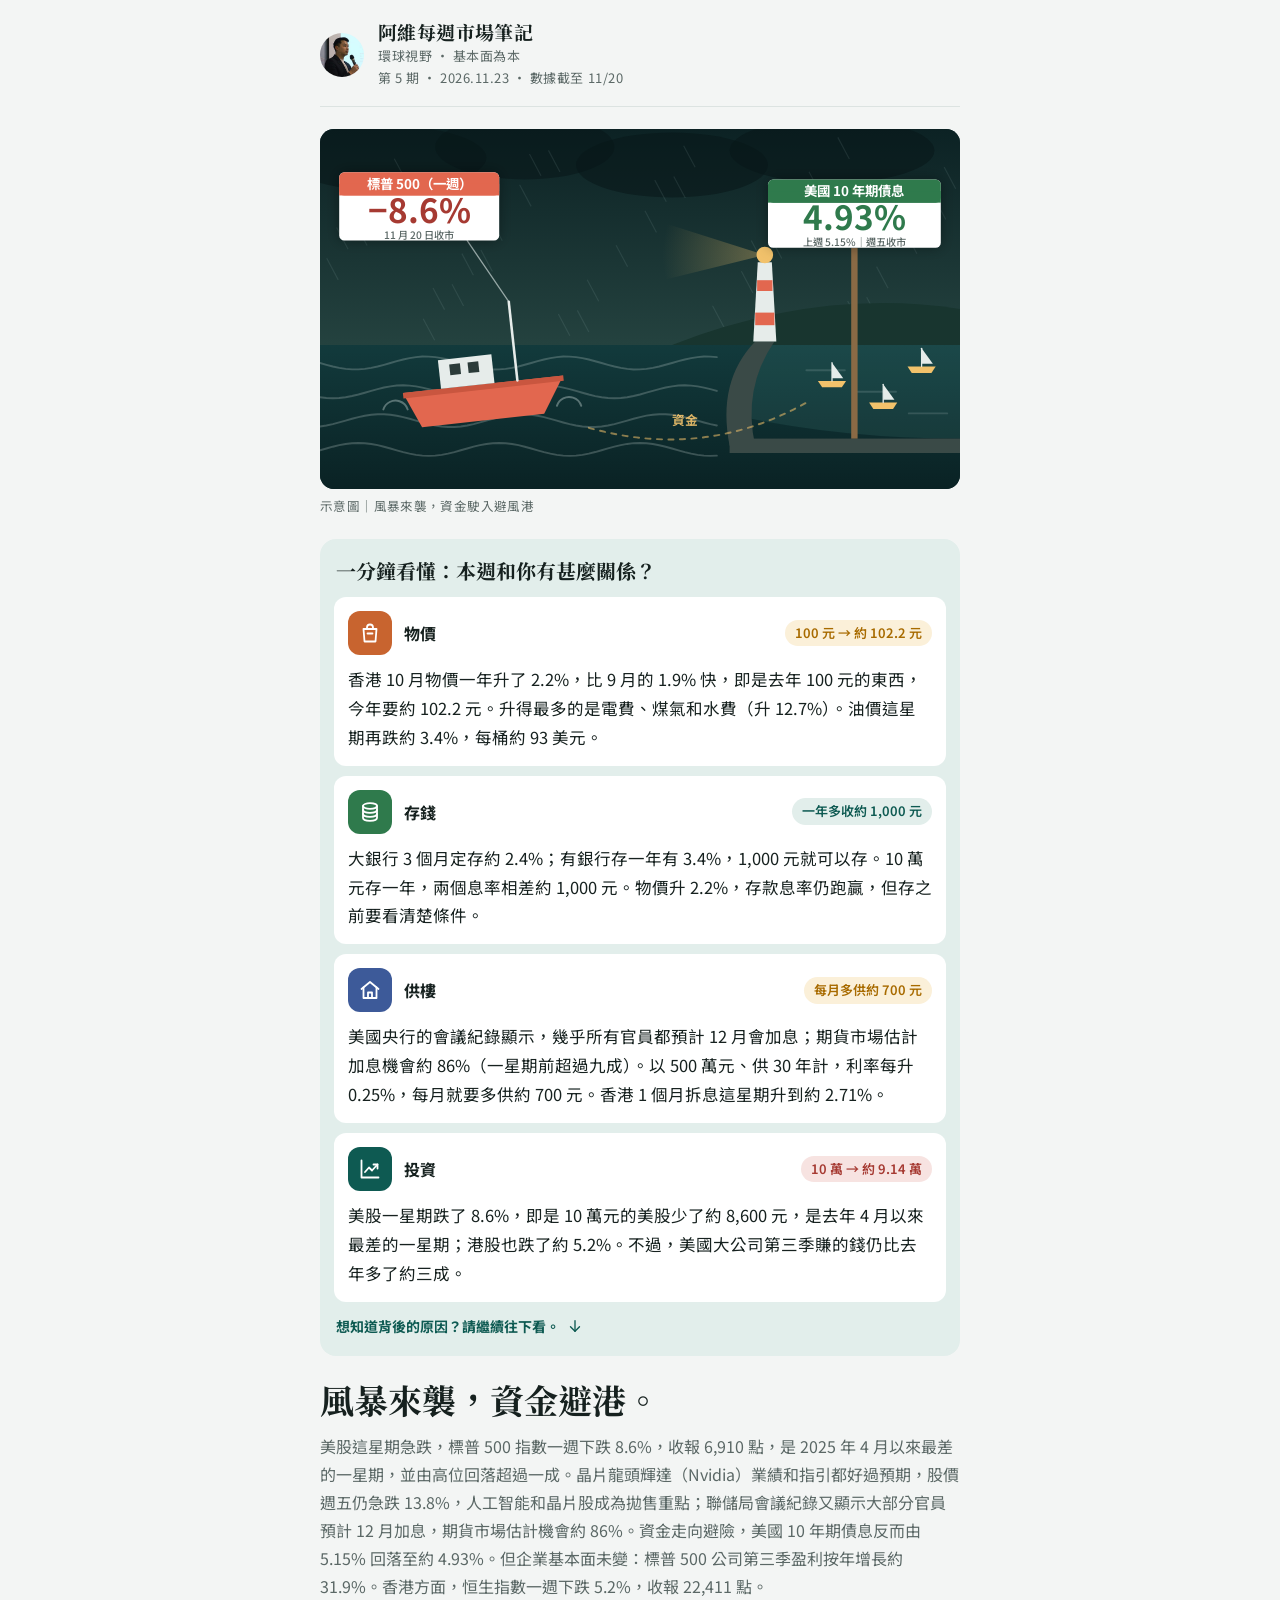
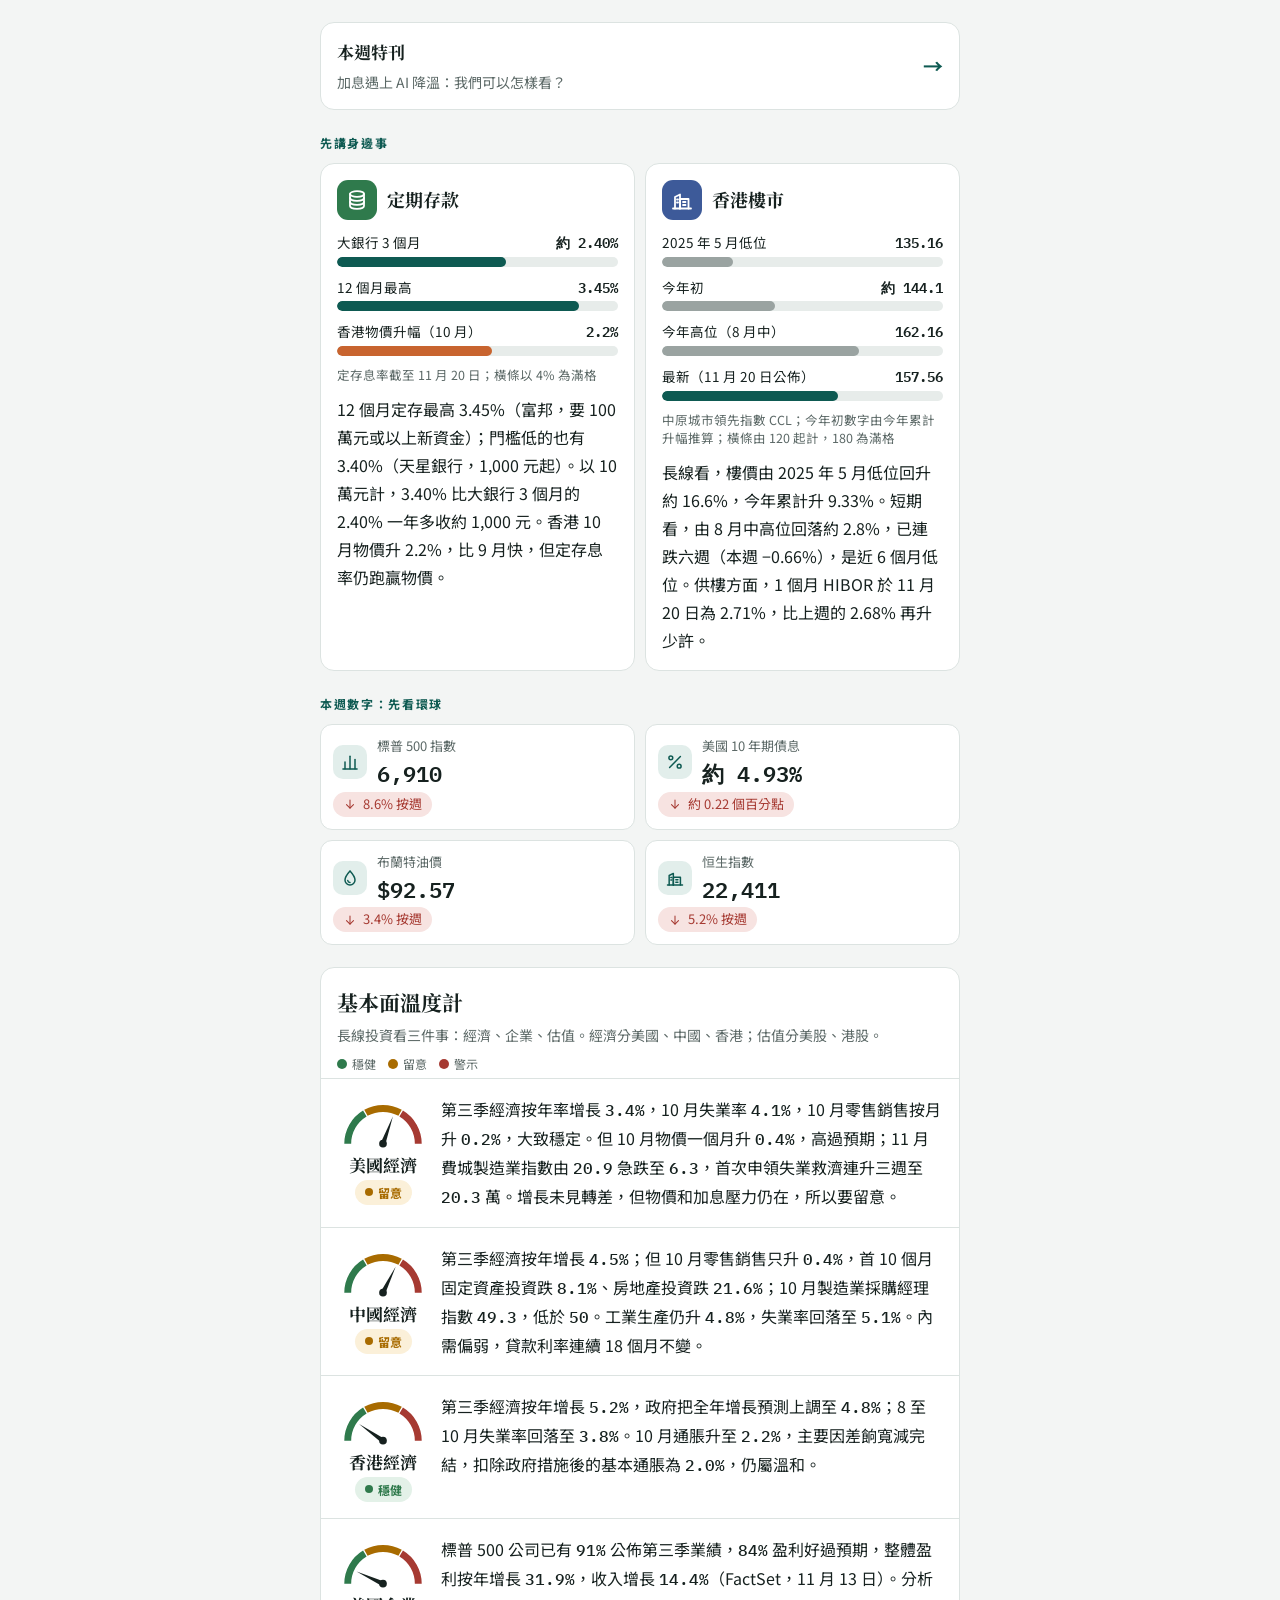
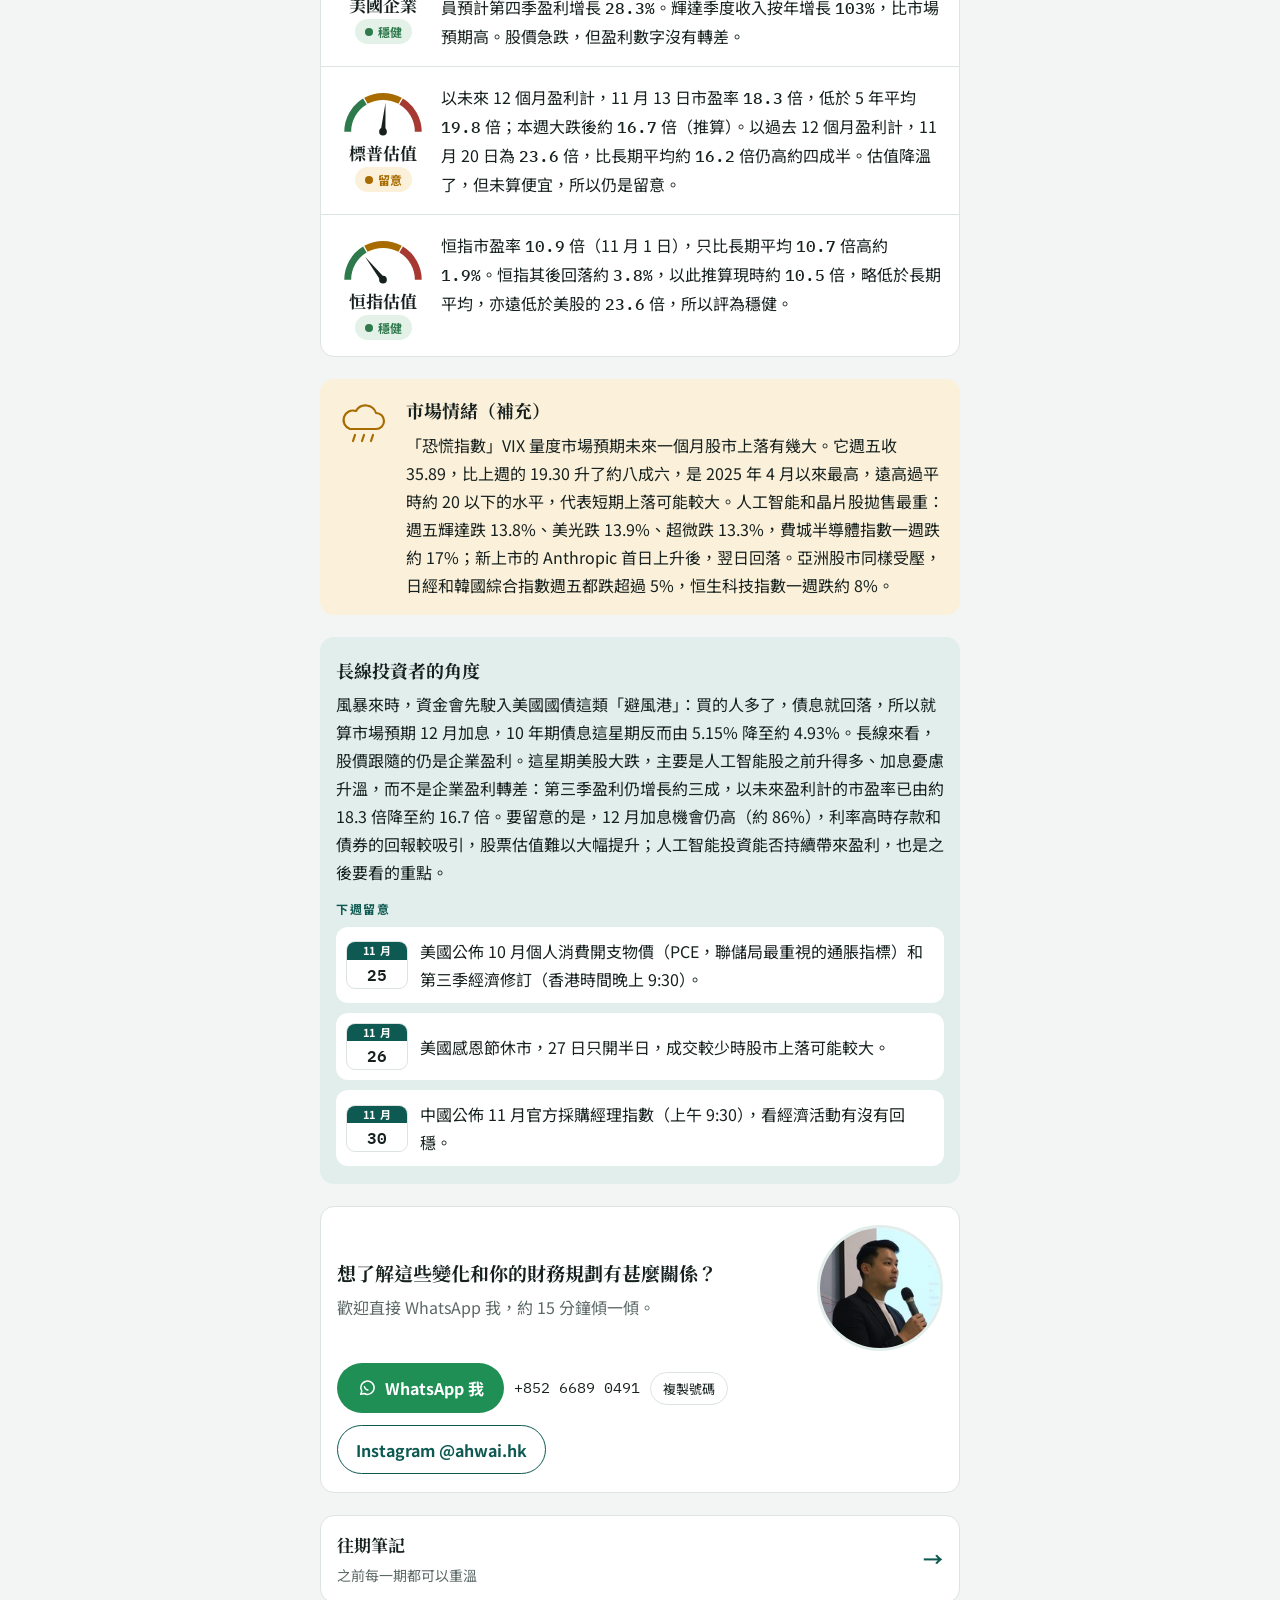
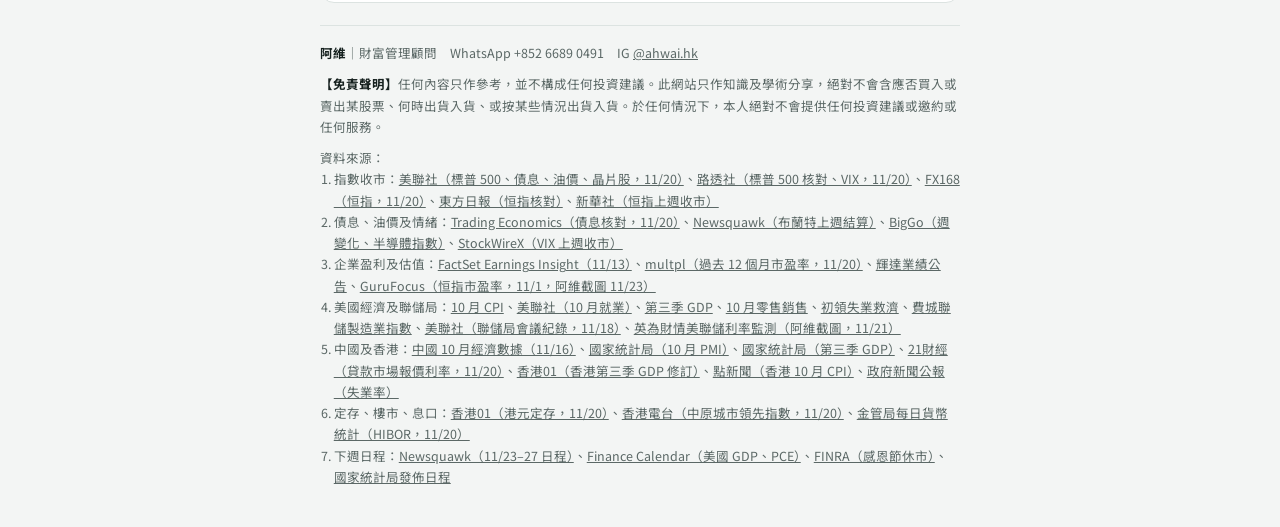
==== commit 2b28c1e1: "第 5 期每週市場筆記（2026-11-23） Co-Authored-By: Claude Opus 5.5 <noreply@anthropic.com> Claude-Session: http" ====
--- a/index.html
+++ b/index.html
@@ -208,13 +208,13 @@
     <div class="mast-text">
       <div class="brand">阿維每週市場筆記</div>
       <div class="issue">環球視野 · 基本面為本</div>
-      <div class="issue">第 4 期 · 2026.11.16 · 數據截至 11/13</div>
+      <div class="issue">第 5 期 · 2026.11.23 · 數據截至 11/20</div>
     </div>
   </header>
 
   <figure class="hero">
-    <canvas id="hero" role="img" aria-label="示意圖：清晨廚房，爐上的水壺掛著標籤寫美國 10 年期債息 5.15%；窗邊盆栽長出新葉，牌子寫標普 500 一週升 2.5%" data-weather="indoor"></canvas>
-    <figcaption>示意圖｜股市回暖，息口升溫</figcaption>
+    <canvas id="hero" role="img" aria-label="示意圖：暴風雨的海上，寫著標普 500 一週跌 8.6% 的大船在防波堤外搖晃；金色小船（資金）駛入平靜的避風港，港口牌寫美國 10 年期債息 4.93%，上週 5.15%" data-weather="storm"></canvas>
+    <figcaption>示意圖｜風暴來襲，資金駛入避風港</figcaption>
   </figure>
 
   <section class="simple" aria-labelledby="simple-title">
@@ -223,29 +223,29 @@
       <li class="rv">
         <span class="ico c1"><svg class="i"><use href="#i-bag"/></svg></span>
         <div>
-          <div class="head"><span class="tag">物價</span><span class="chip warn">100 元 → 約 102 元</span></div>
-          <p>香港物價一年升了 1.9%，即是去年 100 元的東西，今年要約 102 元。美國 10 月物價一個月就升了 0.4%，比預期快。油價這星期再跌約 2.5%，每桶約 96 美元。</p>
+          <div class="head"><span class="tag">物價</span><span class="chip warn">100 元 → 約 102.2 元</span></div>
+          <p>香港 10 月物價一年升了 2.2%，比 9 月的 1.9% 快，即是去年 100 元的東西，今年要約 102.2 元。升得最多的是電費、煤氣和水費（升 12.7%）。油價這星期再跌約 3.4%，每桶約 93 美元。</p>
         </div>
       </li>
       <li class="rv">
         <span class="ico c2"><svg class="i"><use href="#i-coins"/></svg></span>
         <div>
-          <div class="head"><span class="tag">存錢</span><span class="chip">一年多收約 1,150 元</span></div>
-          <p>有銀行存一年最高有 3.55%，但要存 100 萬元以上的新資金；大銀行 3 個月約 2.4%。10 萬元存一年，兩個息率相差約 1,150 元。存之前先看清楚金額和條件。</p>
+          <div class="head"><span class="tag">存錢</span><span class="chip">一年多收約 1,000 元</span></div>
+          <p>大銀行 3 個月定存約 2.4%；有銀行存一年有 3.4%，1,000 元就可以存。10 萬元存一年，兩個息率相差約 1,000 元。物價升 2.2%，存款息率仍跑贏，但存之前要看清楚條件。</p>
         </div>
       </li>
       <li class="rv">
         <span class="ico c3"><svg class="i"><use href="#i-home"/></svg></span>
         <div>
           <div class="head"><span class="tag">供樓</span><span class="chip warn">每月多供約 700 元</span></div>
-          <p>美國物價升得快，市場幾乎肯定 12 月會加息（加 0.25% 的機會約九成一，其餘估計加 0.5%）。以 500 萬元、供 30 年計，利率每升 0.25%，每月就要多供約 700 元。香港 1 個月拆息這星期也升到約 2.68%。</p>
+          <p>美國央行的會議紀錄顯示，幾乎所有官員都預計 12 月會加息；期貨市場估計加息機會約 86%（一星期前超過九成）。以 500 萬元、供 30 年計，利率每升 0.25%，每月就要多供約 700 元。香港 1 個月拆息這星期升到約 2.71%。</p>
         </div>
       </li>
       <li class="rv">
         <span class="ico c4"><svg class="i"><use href="#i-trend"/></svg></span>
         <div>
-          <div class="head"><span class="tag">投資</span><span class="chip">10 萬 → 約 10.25 萬</span></div>
-          <p>美股一星期升了 2.5%，即是 10 萬元的美股多了約 2,500 元；港股就跌了約 3.4%。同一星期，美國 10 年期債息升到 5.15%。借錢的成本高了，股價就更要靠公司賺錢來支持。</p>
+          <div class="head"><span class="tag">投資</span><span class="chip bad">10 萬 → 約 9.14 萬</span></div>
+          <p>美股一星期跌了 8.6%，即是 10 萬元的美股少了約 8,600 元，是去年 4 月以來最差的一星期；港股也跌了約 5.2%。不過，美國大公司第三季賺的錢仍比去年多了約三成。</p>
         </div>
       </li>
     </ul>
@@ -253,9 +253,11 @@
   </section>
 
   <section class="lead rv">
-    <h1>股市回暖，息口升溫。</h1>
-    <p>美股經歷幾星期波動後回穩，標普 500 指數一週上升 2.5%，是 10 月初以來首次按週上升；但美國 10 月物價和生產物價都比預期熱，10 年期債息一週升 0.29 個百分點至 5.15%，市場幾乎肯定聯儲局 12 月會加息。晶片龍頭輝達（Nvidia）行政總裁突然辭職，晶片股週五再受壓。香港方面，恒生指數一週下跌 3.4%，收報 23,638 點。</p>
-  </section>
+    <h1>風暴來襲，資金避港。</h1>
+    <p>美股這星期急跌，標普 500 指數一週下跌 8.6%，收報 6,910 點，是 2025 年 4 月以來最差的一星期，並由高位回落超過一成。晶片龍頭輝達（Nvidia）業績和指引都好過預期，股價週五仍急跌 13.8%，人工智能和晶片股成為拋售重點；聯儲局會議紀錄又顯示大部分官員預計 12 月加息，期貨市場估計機會約 86%。資金走向避險，美國 10 年期債息反而由 5.15% 回落至約 4.93%。但企業基本面未變：標普 500 公司第三季盈利按年增長約 31.9%。香港方面，恒生指數一週下跌 5.2%，收報 22,411 點。</p>
+  </section>
+
+  <a class="past rv" href="https://ahwai79.github.io/weekly/special/2026-11-21-rates-ai.html"><div><strong>本週特刊</strong><br><span>加息遇上 AI 降溫：我們可以怎樣看？</span></div><b aria-hidden="true">→</b></a>
 
   <section class="life" aria-labelledby="life-title">
     <p class="section-label" id="life-title">先講身邊事</p>
@@ -264,11 +266,11 @@
         <div class="top"><span class="ico c2"><svg class="i"><use href="#i-coins"/></svg></span><h3>定期存款</h3></div>
         <ul class="bars" aria-label="港元定存息率與香港通脹比較">
           <li><span>大銀行 3 個月</span><span class="val">約 2.40%</span><span class="track"><span class="fill" style="--w:60%"></span></span></li>
-          <li><span>12 個月新資金最高</span><span class="val">3.55%</span><span class="track"><span class="fill" style="--w:88.75%"></span></span></li>
-          <li><span>香港物價升幅（9 月）</span><span class="val">1.9%</span><span class="track"><span class="fill alt" style="--w:47.5%"></span></span></li>
+          <li><span>12 個月最高</span><span class="val">3.45%</span><span class="track"><span class="fill" style="--w:86.25%"></span></span></li>
+          <li><span>香港物價升幅（10 月）</span><span class="val">2.2%</span><span class="track"><span class="fill alt" style="--w:55%"></span></span></li>
         </ul>
-        <p class="cap">12 個月息率截至 11 月 9 日；大銀行 3 個月為 10 月 9 日資料；橫條以 4% 為滿格</p>
-        <p>富邦 12 個月定存最高 3.55%，要存 100 萬元或以上新資金。以 10 萬元計，3.55% 比大銀行 3 個月息率一年多收約 1,150 元，但門檻高，一般人未必用得到。部分新客優惠標榜很高的息率，多數只限短期或有金額上限，要看清條件。</p>
+        <p class="cap">定存息率截至 11 月 20 日；橫條以 4% 為滿格</p>
+        <p>12 個月定存最高 3.45%（富邦，要 100 萬元或以上新資金）；門檻低的也有 3.40%（天星銀行，1,000 元起）。以 10 萬元計，3.40% 比大銀行 3 個月的 2.40% 一年多收約 1,000 元。香港 10 月物價升 2.2%，比 9 月快，但定存息率仍跑贏物價。</p>
       </article>
       <article class="life-card rv">
         <div class="top"><span class="ico c3"><svg class="i"><use href="#i-city"/></svg></span><h3>香港樓市</h3></div>
@@ -276,10 +278,10 @@
           <li><span>2025 年 5 月低位</span><span class="val">135.16</span><span class="track"><span class="fill soft" style="--w:25.27%"></span></span></li>
           <li><span>今年初</span><span class="val">約 144.1</span><span class="track"><span class="fill soft" style="--w:40.19%"></span></span></li>
           <li><span>今年高位（8 月中）</span><span class="val">162.16</span><span class="track"><span class="fill soft" style="--w:70.27%"></span></span></li>
-          <li><span>最新（11 月 13 日）</span><span class="val">158.61</span><span class="track"><span class="fill" style="--w:64.35%"></span></span></li>
+          <li><span>最新（11 月 20 日公佈）</span><span class="val">157.56</span><span class="track"><span class="fill" style="--w:62.6%"></span></span></li>
         </ul>
         <p class="cap">中原城市領先指數 CCL；今年初數字由今年累計升幅推算；橫條由 120 起計，180 為滿格</p>
-        <p>長線看，樓價由 2025 年 5 月低位回升約 17.3%，今年累計升 10.06%。短期看，由 8 月中高位回落約 2.2%，最近連跌五週（本週 −0.31%），是近 5 個月低位。供樓方面，1 個月 HIBOR 於 11 月 13 日為 2.68%，比上週的 2.56% 回升。</p>
+        <p>長線看，樓價由 2025 年 5 月低位回升約 16.6%，今年累計升 9.33%。短期看，由 8 月中高位回落約 2.8%，已連跌六週（本週 −0.66%），是近 6 個月低位。供樓方面，1 個月 HIBOR 於 11 月 20 日為 2.71%，比上週的 2.68% 再升少許。</p>
       </article>
     </div>
   </section>
@@ -287,10 +289,10 @@
   <section>
     <p class="section-label">本週數字：先看環球</p>
     <div class="stats">
-      <div class="stat rv"><span class="ico"><svg class="i"><use href="#i-bars"/></svg></span><div class="k">標普 500 指數</div><div class="v" data-count="7562" data-dec="0">7,562</div><div class="d up"><svg class="i" style="width:14px;height:14px"><use href="#i-up"/></svg>2.5% 按週</div></div>
-      <div class="stat rv"><span class="ico"><svg class="i"><use href="#i-pct"/></svg></span><div class="k">美國 10 年期債息</div><div class="v" data-count="5.15" data-dec="2" data-suffix="%">5.15%</div><div class="d up"><svg class="i" style="width:14px;height:14px"><use href="#i-up"/></svg>0.29 個百分點</div></div>
-      <div class="stat rv"><span class="ico"><svg class="i"><use href="#i-drop"/></svg></span><div class="k">布蘭特油價</div><div class="v" data-count="95.84" data-dec="2" data-prefix="$">$95.84</div><div class="d down"><svg class="i" style="width:14px;height:14px"><use href="#i-down"/></svg>2.5% 按週</div></div>
-      <div class="stat rv"><span class="ico"><svg class="i"><use href="#i-city"/></svg></span><div class="k">恒生指數</div><div class="v" data-count="23638" data-dec="0">23,638</div><div class="d down"><svg class="i" style="width:14px;height:14px"><use href="#i-down"/></svg>3.4% 按週</div></div>
+      <div class="stat rv"><span class="ico"><svg class="i"><use href="#i-bars"/></svg></span><div class="k">標普 500 指數</div><div class="v" data-count="6910" data-dec="0">6,910</div><div class="d down"><svg class="i" style="width:14px;height:14px"><use href="#i-down"/></svg>8.6% 按週</div></div>
+      <div class="stat rv"><span class="ico"><svg class="i"><use href="#i-pct"/></svg></span><div class="k">美國 10 年期債息</div><div class="v" data-count="4.93" data-dec="2" data-prefix="約 " data-suffix="%">約 4.93%</div><div class="d down"><svg class="i" style="width:14px;height:14px"><use href="#i-down"/></svg>約 0.22 個百分點</div></div>
+      <div class="stat rv"><span class="ico"><svg class="i"><use href="#i-drop"/></svg></span><div class="k">布蘭特油價</div><div class="v" data-count="92.57" data-dec="2" data-prefix="$">$92.57</div><div class="d down"><svg class="i" style="width:14px;height:14px"><use href="#i-down"/></svg>3.4% 按週</div></div>
+      <div class="stat rv"><span class="ico"><svg class="i"><use href="#i-city"/></svg></span><div class="k">恒生指數</div><div class="v" data-count="22411" data-dec="0">22,411</div><div class="d down"><svg class="i" style="width:14px;height:14px"><use href="#i-down"/></svg>5.2% 按週</div></div>
     </div>
   </section>
 
@@ -301,51 +303,52 @@
       <div class="legend" aria-hidden="true"><span><i style="background:var(--ok)"></i>穩健</span><span><i style="background:var(--warn)"></i>留意</span><span><i style="background:var(--bad)"></i>警示</span></div>
     </div>
     <div class="row">
-      <div class="gauge" style="--a:15deg"><svg viewBox="0 0 120 66" aria-hidden="true"></svg><span class="name">美國經濟</span><span class="pill warn">留意</span></div>
-      <p>10 月新增職位 <span class="num">16.5</span> 萬，失業率 <span class="num">4.1%</span>；第三季經濟按年率增長 <span class="num">3.4%</span>。但 10 月物價一個月升 <span class="num">0.4%</span>（預期 <span class="num">0.3%</span>），扣除食物和能源也升 <span class="num">0.3%</span>，期貨市場估計 12 月加息機會接近 <span class="num">100%</span>（上週約 <span class="num">76%</span>）。增長好，但物價和利率壓力加大，所以要留意。</p>
+      <div class="gauge" style="--a:20deg"><svg viewBox="0 0 120 66" aria-hidden="true"></svg><span class="name">美國經濟</span><span class="pill warn">留意</span></div>
+      <p>第三季經濟按年率增長 <span class="num">3.4%</span>，10 月失業率 <span class="num">4.1%</span>，10 月零售銷售按月升 <span class="num">0.2%</span>，大致穩定。但 10 月物價一個月升 <span class="num">0.4%</span>，高過預期；11 月費城製造業指數由 <span class="num">20.9</span> 急跌至 <span class="num">6.3</span>，首次申領失業救濟連升三週至 <span class="num">20.3</span> 萬。增長未見轉差，但物價和加息壓力仍在，所以要留意。</p>
     </div>
     <div class="row">
-      <div class="gauge" style="--a:20deg"><svg viewBox="0 0 120 66" aria-hidden="true"></svg><span class="name">中國經濟</span><span class="pill warn">留意</span></div>
-      <p>第三季經濟按年增長 <span class="num">4.5%</span>；10 月製造業採購經理指數 <span class="num">49.3</span>，低於代表擴張的 <span class="num">50</span>；10 月物價只升 <span class="num">0.7%</span>（9 月 <span class="num">0.9%</span>），內需仍弱。10 月零售和工業數據今日（11 月 16 日）公佈。</p>
+      <div class="gauge" style="--a:26deg"><svg viewBox="0 0 120 66" aria-hidden="true"></svg><span class="name">中國經濟</span><span class="pill warn">留意</span></div>
+      <p>第三季經濟按年增長 <span class="num">4.5%</span>；但 10 月零售銷售只升 <span class="num">0.4%</span>，首 10 個月固定資產投資跌 <span class="num">8.1%</span>、房地產投資跌 <span class="num">21.6%</span>；10 月製造業採購經理指數 <span class="num">49.3</span>，低於 <span class="num">50</span>。工業生產仍升 <span class="num">4.8%</span>，失業率回落至 <span class="num">5.1%</span>。內需偏弱，貸款利率連續 18 個月不變。</p>
     </div>
     <div class="row">
-      <div class="gauge" style="--a:-58deg"><svg viewBox="0 0 120 66" aria-hidden="true"></svg><span class="name">香港經濟</span><span class="pill ok">穩健</span></div>
-      <p>第三季經濟按年增長 <span class="num">5.2%</span>，是 5 年來最快；9 月通脹 <span class="num">1.9%</span>、失業率 <span class="num">3.9%</span>，大致平穩。</p>
+      <div class="gauge" style="--a:-55deg"><svg viewBox="0 0 120 66" aria-hidden="true"></svg><span class="name">香港經濟</span><span class="pill ok">穩健</span></div>
+      <p>第三季經濟按年增長 <span class="num">5.2%</span>，政府把全年增長預測上調至 <span class="num">4.8%</span>；8 至 10 月失業率回落至 <span class="num">3.8%</span>。10 月通脹升至 <span class="num">2.2%</span>，主要因差餉寬減完結，扣除政府措施後的基本通脹為 <span class="num">2.0%</span>，仍屬溫和。</p>
     </div>
     <div class="row">
       <div class="gauge" style="--a:-65deg"><svg viewBox="0 0 120 66" aria-hidden="true"></svg><span class="name">美國企業</span><span class="pill ok">穩健</span></div>
-      <p>標普 500 公司已有 <span class="num">88%</span> 公佈第三季業績，<span class="num">84%</span> 盈利好過預期，整體盈利按年增長 <span class="num">31.4%</span>，收入增長 <span class="num">14.3%</span>（FactSet，11 月 6 日；本週未有新一期）。分析員對未來 12 個月每股盈利的預測，今年以來已上調 <span class="num">33.6%</span>。</p>
+      <p>標普 500 公司已有 <span class="num">91%</span> 公佈第三季業績，<span class="num">84%</span> 盈利好過預期，整體盈利按年增長 <span class="num">31.9%</span>，收入增長 <span class="num">14.4%</span>（FactSet，11 月 13 日）。分析員預計第四季盈利增長 <span class="num">28.3%</span>。輝達季度收入按年增長 <span class="num">103%</span>，比市場預期高。股價急跌，但盈利數字沒有轉差。</p>
     </div>
     <div class="row">
-      <div class="gauge" style="--a:15deg"><svg viewBox="0 0 120 66" aria-hidden="true"></svg><span class="name">標普估值</span><span class="pill warn">留意</span></div>
-      <p>以未來 12 個月盈利計，11 月 5 日市盈率 <span class="num">17.7</span> 倍，是 3 年來最低，低於 5 年平均 <span class="num">19.8</span> 倍；本週股價回升後約 <span class="num">18.2</span> 倍（推算）。但以過去 12 個月盈利計仍有 <span class="num">25.8</span> 倍（11 月 13 日），比長期平均約 <span class="num">16</span> 倍高約六成；債息升到 <span class="num">5.15%</span>，股票相對債券的吸引力也減少。</p>
+      <div class="gauge" style="--a:5deg"><svg viewBox="0 0 120 66" aria-hidden="true"></svg><span class="name">標普估值</span><span class="pill warn">留意</span></div>
+      <p>以未來 12 個月盈利計，11 月 13 日市盈率 <span class="num">18.3</span> 倍，低於 5 年平均 <span class="num">19.8</span> 倍；本週大跌後約 <span class="num">16.7</span> 倍（推算）。以過去 12 個月盈利計，11 月 20 日為 <span class="num">23.6</span> 倍，比長期平均約 <span class="num">16.2</span> 倍仍高約四成半。估值降溫了，但未算便宜，所以仍是留意。</p>
     </div>
     <div class="row">
-      <div class="gauge" style="--a:0deg"><svg viewBox="0 0 120 66" aria-hidden="true"></svg><span class="name">恒指估值</span><span class="pill warn">留意</span></div>
-      <p>恒指市盈率 <span class="num">11.6</span> 倍（11 月 1 日），比長期平均 <span class="num">10.71</span> 倍高約 <span class="num">8%</span>。恒指本週回落 <span class="num">3.4%</span>，但仍比 10 月底高約 <span class="num">1.5%</span>，估值大致相若，仍遠低於美股。</p>
+      <div class="gauge" style="--a:-38deg"><svg viewBox="0 0 120 66" aria-hidden="true"></svg><span class="name">恒指估值</span><span class="pill ok">穩健</span></div>
+      <p>恒指市盈率 <span class="num">10.9</span> 倍（11 月 1 日），只比長期平均 <span class="num">10.7</span> 倍高約 <span class="num">1.9%</span>。恒指其後回落約 <span class="num">3.8%</span>，以此推算現時約 <span class="num">10.5</span> 倍，略低於長期平均，亦遠低於美股的 <span class="num">23.6</span> 倍，所以評為穩健。</p>
     </div>
   </section>
 
   <section class="mood rv">
     <svg class="wx" viewBox="0 0 56 56" aria-hidden="true" fill="none" stroke="currentColor" stroke-width="2.2" stroke-linecap="round" stroke-linejoin="round">
-      <circle cx="20" cy="20" r="7"/>
-      <path d="M20 6v3M8.5 11l2 2M6 20h3M31.5 11l-2 2"/>
-      <path d="M19 42h22a8 8 0 0 0 0-16 10 10 0 0 0-18-1.5A8.5 8.5 0 0 0 19 42z"/>
+      <path d="M14 34h26a8 8 0 0 0 0-16 11 11 0 0 0-20-2A9 9 0 0 0 14 34z"/>
+      <path class="drop" d="M19 40l-2 6"/>
+      <path class="drop" d="M28 40l-2 6"/>
+      <path class="drop" d="M37 40l-2 6"/>
     </svg>
     <div>
       <h3>市場情緒（補充）</h3>
-      <p>美股情緒比上週平靜，但未算放晴。量度緊張程度的「恐慌指數」VIX 週五收 19.3，比上週的 25.6 回落約四分之一。晶片股仍然波動：輝達行政總裁辭職，一週市值少了接近 6,000 億美元；週五 AMD 跌 8.8%、博通跌 4.8%，資金轉向日用品、能源等板塊。港股情緒偏弱，恒生指數週五單日跌 1.55%，恒生科技指數跌約 3%。</p>
+      <p>「恐慌指數」VIX 量度市場預期未來一個月股市上落有幾大。它週五收 35.89，比上週的 19.30 升了約八成六，是 2025 年 4 月以來最高，遠高過平時約 20 以下的水平，代表短期上落可能較大。人工智能和晶片股拋售最重：週五輝達跌 13.8%、美光跌 13.9%、超微跌 13.3%，費城半導體指數一週跌約 17%；新上市的 Anthropic 首日上升後，翌日回落。亞洲股市同樣受壓，日經和韓國綜合指數週五都跌超過 5%，恒生科技指數一週跌約 8%。</p>
     </div>
   </section>
 
   <section class="view rv">
     <h3>長線投資者的角度</h3>
-    <p>股價長期跟隨企業盈利，但利率決定市場願意為每 1 元盈利付多少錢。今年美國企業盈利預測上調了約三成半，所以就算股價上升，以未來盈利計的估值反而降到 3 年低位。要留意的是，10 年期債息升穿 5%，12 月幾乎肯定加息；利率愈高，存款和債券的回報愈吸引，股票的估值就愈難大幅提升。</p>
+    <p>風暴來時，資金會先駛入美國國債這類「避風港」：買的人多了，債息就回落，所以就算市場預期 12 月加息，10 年期債息這星期反而由 5.15% 降至約 4.93%。長線來看，股價跟隨的仍是企業盈利。這星期美股大跌，主要是人工智能股之前升得多、加息憂慮升溫，而不是企業盈利轉差：第三季盈利仍增長約三成，以未來盈利計的市盈率已由約 18.3 倍降至約 16.7 倍。要留意的是，12 月加息機會仍高（約 86%），利率高時存款和債券的回報較吸引，股票估值難以大幅提升；人工智能投資能否持續帶來盈利，也是之後要看的重點。</p>
     <p class="section-label" style="margin-bottom:8px">下週留意</p>
     <ul class="watch">
-      <li><span class="cal"><span class="m">11 月</span><span class="dd">16</span></span><span>中國公佈 10 月零售、工業生產和投資數據，看內需有沒有改善。</span></li>
-      <li><span class="cal"><span class="m">11 月</span><span class="dd">18</span></span><span>輝達（Nvidia）公佈季度業績（香港時間清晨），換帥後的第一份成績表。</span></li>
-      <li><span class="cal"><span class="m">11 月</span><span class="dd">19</span></span><span>聯儲局公佈 10 月議息會議紀錄（香港時間凌晨），看 12 月加息的取態。</span></li>
+      <li><span class="cal"><span class="m">11 月</span><span class="dd">25</span></span><span>美國公佈 10 月個人消費開支物價（PCE，聯儲局最重視的通脹指標）和第三季經濟修訂（香港時間晚上 9:30）。</span></li>
+      <li><span class="cal"><span class="m">11 月</span><span class="dd">26</span></span><span>美國感恩節休市，27 日只開半日，成交較少時股市上落可能較大。</span></li>
+      <li><span class="cal"><span class="m">11 月</span><span class="dd">30</span></span><span>中國公佈 11 月官方採購經理指數（上午 9:30），看經濟活動有沒有回穩。</span></li>
     </ul>
   </section>
 
@@ -376,13 +379,13 @@
     <div>
       資料來源：
       <ol class="src">
-        <li>指數收市：<a href="https://www.yakimaherald.com/news/nation_and_world/business/how-major-us-stock-indexes-fared-friday-11-13-2026/article_9a8f2998-faa2-5b95-9d90-a0117b8cca44.html" target="_blank" rel="noopener">美聯社（標普 500，11/13）</a>、<a href="https://whdh.com/news/stocks-fall-but-wall-street-notches-a-winning-week-after-several-turbulent-days/" target="_blank" rel="noopener">美聯社（週報、債息、油價、輝達，11/13）</a>、<a href="https://www.fx168news.com/article/1115722" target="_blank" rel="noopener">FX168（恒指，11/13）</a>、<a href="https://www.i-cable.com/%E8%B2%A1%E7%B6%93%E8%B3%87%E8%A8%8A/523571/" target="_blank" rel="noopener">有線新聞（恒指核對）</a></li>
-        <li>債息、油價及情緒：<a href="https://tradingeconomics.com/united-states/government-bond-yield/news/598668" target="_blank" rel="noopener">Trading Economics（債息核對，11/13）</a>、<a href="https://cappnotes.substack.com/p/closing-look-friday-november-13-2026" target="_blank" rel="noopener">CappNotes（油價、VIX、FedWatch，11/13）</a></li>
-        <li>企業盈利及估值：<a href="https://insight.factset.com/sp-500-earnings-season-update-november-6-2026" target="_blank" rel="noopener">FactSet（盈利，11/6）</a>、<a href="https://insight.factset.com/lowest-forward-12-month-p/e-ratio-for-the-sp-500-in-more-than-3-years" target="_blank" rel="noopener">FactSet（預測市盈率，11/9）</a>、<a href="https://multpl.com/s-p-500-pe-ratio" target="_blank" rel="noopener">multpl（過去 12 個月市盈率，11/13）</a>、<a href="https://www.gurufocus.com/economic_indicators/5732/pe-ratio-ttm-for-the-hang-seng-index" target="_blank" rel="noopener">GuruFocus（恒指市盈率，11/1，阿維截圖）</a></li>
-        <li>美國經濟及聯儲局：<a href="https://www.bls.gov/news.release/archives/cpi_11102026.htm" target="_blank" rel="noopener">美國勞工統計局（10 月 CPI）</a>、<a href="https://abc7news.com/story/us-employers-added-surprising-165000-jobs-october-unemployment-rate-dipped-41/20020018/" target="_blank" rel="noopener">美聯社（10 月就業）</a>、<a href="https://www.bea.gov/news/2026/gdp-advance-estimate-3rd-quarter-2026/" target="_blank" rel="noopener">美國經濟分析局（第三季 GDP）</a>、<a href="https://www.wealthprofessional.ca/news/industry-news/hot-us-october-inflation-hardens-the-case-for-a-december-fed-hike/393990" target="_blank" rel="noopener">Wealth Professional（12 月加息預期，11/11）</a>、<a href="https://hk.investing.com/central-banks/fed-rate-monitor" target="_blank" rel="noopener">英為財情美聯儲利率監測（阿維截圖，11/14）</a></li>
-        <li>中國及香港：<a href="https://www.stats.gov.cn/english/PressRelease/202611/t20261111_1965808.html" target="_blank" rel="noopener">國家統計局（10 月 CPI）</a>、<a href="https://www.stats.gov.cn/english/PressRelease/202611/t20261103_1965735.html" target="_blank" rel="noopener">國家統計局（10 月 PMI）</a>、<a href="https://www.stats.gov.cn/english/PressRelease/202610/t20261021_1965671.html" target="_blank" rel="noopener">國家統計局（第三季 GDP）</a>、<a href="https://www.news.cn/gangao/20261103/158e579d03b6466680aa4c3c5437f64c/c.html" target="_blank" rel="noopener">新華社（香港第三季 GDP）</a>、<a href="https://www.thestandard.com.hk/finance/article/346236/Hong-Kong-CPI-rises-19pc-in-September" target="_blank" rel="noopener">英文虎報（香港 9 月 CPI）</a></li>
-        <li>定存、樓市、息口：<a href="https://www.hk01.com/研數所/60408539/" target="_blank" rel="noopener">香港01（港元定存，11/9）</a>、<a href="https://news.rthk.hk/rthk/ch/component/k2/1877706-20261113.htm" target="_blank" rel="noopener">香港電台（中原城市領先指數，11/13）</a>、<a href="https://hk.finance.yahoo.com/news/%E6%B8%AF%E6%A8%93-%E4%B8%AD%E5%8E%9F%E5%9F%8E%E5%B8%82%E9%A0%98%E5%85%88%E6%8C%87%E6%95%B8ccl%E6%9C%80%E6%96%B0%E5%A0%B1158-61%E9%BB%9E-%E9%80%A3%E8%B7%8C5%E5%91%A8%E5%85%B11-61-082301934.html" target="_blank" rel="noopener">阿思達克（CCL 核對）</a>、<a href="https://www.hkma.gov.hk/gb_chi/data-publications-and-research/data-and-statistics/daily-monetary-statistics/" target="_blank" rel="noopener">金管局每日貨幣統計（HIBOR，11/13）</a></li>
-        <li>下週日程：<a href="https://www.newsquawk.com/headlines/week-in-focus--16-20th-november-2026-highlights-include-us-retail-sales-fomc-minutes-chinese-activity-data-pboc-lpr-rba-minutes-uk-inflation-and-uk-jobs" target="_blank" rel="noopener">Newsquawk（11/16–20 日程）</a>、<a href="https://investor.nvidia.com/news/press-release-details/2026/NVIDIA-Sets-Conference-Call-for-Third-Quarter-Financial-Results/" target="_blank" rel="noopener">輝達投資者關係</a></li>
+        <li>指數收市：<a href="https://wsvn.com/news/us-world/ai-stocks-selloff-sp500-down/" target="_blank" rel="noopener">美聯社（標普 500、債息、油價、晶片股，11/20）</a>、<a href="https://finance.yahoo.com/markets/stocks/articles/wall-st-futures-slip-anthropic-104746137.html" target="_blank" rel="noopener">路透社（標普 500 核對、VIX，11/20）</a>、<a href="https://www.fx168news.com/express/fastnews/1473098" target="_blank" rel="noopener">FX168（恒指，11/20）</a>、<a href="https://orientaldaily.on.cc/content/%E7%94%A2%E7%B6%93/odn-20261121-1121_00266_001/%E6%B8%AF%E8%82%A1%E6%8C%87%E6%95%B8" target="_blank" rel="noopener">東方日報（恒指核對）</a>、<a href="https://www.news.cn/gangao/20261113/fbc2cb2f01c941c68714d93a069ca3ee/c.html" target="_blank" rel="noopener">新華社（恒指上週收市）</a></li>
+        <li>債息、油價及情緒：<a href="https://tradingeconomics.com/united-states/government-bond-yield/news/601580" target="_blank" rel="noopener">Trading Economics（債息核對，11/20）</a>、<a href="https://www.newsquawk.com/headlines/crude-wrap-wti-z6-settles-usd-018-lower-at-usd-8856bbl-brent-f7-settles-usd-002-higher-at-usd-9584bbl" target="_blank" rel="noopener">Newsquawk（布蘭特上週結算）</a>、<a href="https://finance.biggo.com/news/d3dca0fe-e75b-42d2-8592-b3d28bbb0367" target="_blank" rel="noopener">BigGo（週變化、半導體指數）</a>、<a href="https://stockwirex.com/analysis/vix-expected-move-market-selloff-november-2026/" target="_blank" rel="noopener">StockWireX（VIX 上週收市）</a></li>
+        <li>企業盈利及估值：<a href="https://advantage.factset.com/hubfs/Website/Resources%20Section/Research%20Desk/Earnings%20Insight/EarningsInsight_111326.pdf" target="_blank" rel="noopener">FactSet Earnings Insight（11/13）</a>、<a href="https://multpl.com/s-p-500-pe-ratio" target="_blank" rel="noopener">multpl（過去 12 個月市盈率，11/20）</a>、<a href="https://investor.nvidia.com/news/press-release-details/2026/NVIDIA-Announces-Financial-Results-for-Third-Quarter-Fiscal-2027/" target="_blank" rel="noopener">輝達業績公告</a>、<a href="https://www.gurufocus.com/economic_indicators/5732/pe-ratio-ttm-for-the-hang-seng-index" target="_blank" rel="noopener">GuruFocus（恒指市盈率，11/1，阿維截圖 11/23）</a></li>
+        <li>美國經濟及聯儲局：<a href="https://stockanalysis.com/news/us-cpi-rises-october-2026/" target="_blank" rel="noopener">10 月 CPI</a>、<a href="https://abc7news.com/story/us-employers-added-surprising-165000-jobs-october-unemployment-rate-dipped-41/20020018/" target="_blank" rel="noopener">美聯社（10 月就業）</a>、<a href="https://www.advisorperspectives.com/dshort/updates/2026/10/29/q3-gdp-advance-estimate-real-gdp-at-3-4" target="_blank" rel="noopener">第三季 GDP</a>、<a href="https://stockanalysis.com/news/us-retail-sales-rise-october-2026/" target="_blank" rel="noopener">10 月零售銷售</a>、<a href="https://stockanalysis.com/news/jobless-claims-rise-third-week-november-2026/" target="_blank" rel="noopener">初領失業救濟</a>、<a href="https://www.newsquawk.com/headlines/us-philadelphia-fed-manufacturing-index-nov-63-vs-exp-20-prev-209" target="_blank" rel="noopener">費城聯儲製造業指數</a>、<a href="https://www.adn.com/business-economy/2026/11/18/fed-minutes-higher-interest-rates-needed-in-december-as-inflation-worries-mount/" target="_blank" rel="noopener">美聯社（聯儲局會議紀錄，11/18）</a>、<a href="https://hk.investing.com/central-banks/fed-rate-monitor" target="_blank" rel="noopener">英為財情美聯儲利率監測（阿維截圖，11/21）</a></li>
+        <li>中國及香港：<a href="https://www.cnfin.com/yw-lb/detail/20261116/4495942_1.html" target="_blank" rel="noopener">中國 10 月經濟數據（11/16）</a>、<a href="https://www.stats.gov.cn/xxgk/sjfb/zxfb2020/202610/t20261031_1965718.html" target="_blank" rel="noopener">國家統計局（10 月 PMI）</a>、<a href="https://www.stats.gov.cn/sj/sjjd/202610/t20261019_1965647.html" target="_blank" rel="noopener">國家統計局（第三季 GDP）</a>、<a href="https://m.21jingji.com/article/20261120/herald/13b7b1f424659d5f3724bcaa84fbd738.html" target="_blank" rel="noopener">21財經（貸款市場報價利率，11/20）</a>、<a href="https://www.hk01.com/財經快訊/60410541/" target="_blank" rel="noopener">香港01（香港第三季 GDP 修訂）</a>、<a href="https://www.dotdotnews.com/a/202611/20/AP6b000c6ce4b091a65a302cf3.html" target="_blank" rel="noopener">點新聞（香港 10 月 CPI）</a>、<a href="https://www.info.gov.hk/gia/general/202611/17/P2026111700273.htm" target="_blank" rel="noopener">政府新聞公報（失業率）</a></li>
+        <li>定存、樓市、息口：<a href="https://www.hk01.com/研數所/60411133/" target="_blank" rel="noopener">香港01（港元定存，11/20）</a>、<a href="https://news.rthk.hk/rthk/ch/component/k2/1878606-20261120.htm" target="_blank" rel="noopener">香港電台（中原城市領先指數，11/20）</a>、<a href="https://www.hkma.gov.hk/eng/data-publications-and-research/data-and-statistics/daily-monetary-statistics/" target="_blank" rel="noopener">金管局每日貨幣統計（HIBOR，11/20）</a></li>
+        <li>下週日程：<a href="https://www.newsquawk.com/headlines/newsquawk-weekly-economic-calendar---23rd-27th-november-2026" target="_blank" rel="noopener">Newsquawk（11/23–27 日程）</a>、<a href="https://www.financecalendar.com/?p=1309" target="_blank" rel="noopener">Finance Calendar（美國 GDP、PCE）</a>、<a href="https://www.finra.org/filing-reporting/technical-notices/trf-holiday-reminder-thanksgiving-2026" target="_blank" rel="noopener">FINRA（感恩節休市）</a>、<a href="https://www.stats.gov.cn/english/PressRelease/ReleaseCalendar/202512/t20251226_1962154.html" target="_blank" rel="noopener">國家統計局發佈日程</a></li>
       </ol>
     </div>
   </footer>
@@ -461,178 +464,153 @@
   setTimeout(function(){ document.querySelectorAll(".rv, .gauge").forEach(function(el){ el.classList.add("in"); }); }, 4000);
 })();
 
-// Hero illustration (第 4 期): "股市回暖，息口升溫".
-// A kitchen at dawn. On the left, a coral kettle heats on the stove; its tag reads 美國 10 年期債息 5.15% (週五收市).
-// On the right, a potted plant by the sunny window puts out a new leaf; its plant marker reads 標普 500 +2.5% (一週).
-// The flame lights, the tag and marker appear and the leaf grows once; afterwards only the steam drifts slowly.
+// Hero illustration (第 5 期): "風暴來襲，資金避港".
+// A stormy sea: a coral ship (股票, 標普 500 一週 −8.6%) tosses outside the breakwater; gold boats (資金) sail into the harbour,
+// where the signboard reads 美國 10 年期債息 4.93%（上週 5.15%）. Everything draws once; afterwards only the ship rocks gently.
 (function hero(){
   const cv = document.getElementById("hero");
   if (!cv) return;
   let w, h, visible = true, raf = null, t0 = null;
   const FONT = "'Noto Sans TC','PingFang TC','Microsoft JhengHei',sans-serif";
-  const SERIF = "'Noto Serif TC','Songti TC',serif";
   function build(){
     const dpr = Math.min(window.devicePixelRatio || 1, 2);
     w = cv.clientWidth || 600; h = Math.round(w * 9 / 16);
     cv.width = Math.round(w * dpr); cv.height = Math.round(h * dpr);
     cv.getContext("2d").setTransform(dpr,0,0,dpr,0,0);
   }
-  function rr(g,x,y,ww,hh,r){ g.beginPath(); g.moveTo(x+r,y); g.arcTo(x+ww,y,x+ww,y+hh,r); g.arcTo(x+ww,y+hh,x,y+hh,r); g.arcTo(x,y+hh,x,y,r); g.arcTo(x,y,x+ww,y,r); g.closePath(); }
-  const ease = function(x){ x = Math.max(0, Math.min(1, x)); return 1 - Math.pow(1-x, 3); };
-  const back = function(x){ x = Math.max(0, Math.min(1, x)); const c = 1.7; return 1 + (c+1)*Math.pow(x-1,3) + c*Math.pow(x-1,2); };
-  function draw(p, time){
-    const g = cv.getContext("2d");
-    const cy = h*0.74;               // counter top
-    // wall
-    const wall = g.createLinearGradient(0,0,0,h);
-    wall.addColorStop(0,"#0F2B29"); wall.addColorStop(1,"#1B423E");
-    g.fillStyle = wall; g.fillRect(0,0,w,h);
-    // tiled backsplash
-    g.strokeStyle = "rgba(220,240,238,0.06)"; g.lineWidth = 1;
-    const tile = w*0.06;
-    for (let y = cy; y > h*0.30; y -= tile*0.6){ g.beginPath(); g.moveTo(0,y); g.lineTo(w,y); g.stroke(); }
-    for (let x = 0; x < w; x += tile){ g.beginPath(); g.moveTo(x,h*0.30); g.lineTo(x,cy); g.stroke(); }
-
-    // window with warm morning light
-    const wx = w*0.60, wy = h*0.07, ww = w*0.33, wh = h*0.44;
-    const sky = g.createLinearGradient(0, wy, 0, wy+wh);
-    sky.addColorStop(0,"#2C5F64"); sky.addColorStop(1,"#E9B866");
-    g.fillStyle = "#2E5A54"; rr(g, wx - w*0.012, wy - w*0.012, ww + w*0.024, wh + w*0.024, w*0.01); g.fill();
-    g.fillStyle = sky; g.fillRect(wx, wy, ww, wh);
-    g.save(); g.beginPath(); g.rect(wx, wy, ww, wh); g.clip();
-    g.fillStyle = "rgba(255,226,160,0.95)"; g.beginPath(); g.arc(wx + ww*0.62, wy + wh*0.98, ww*0.20, 0, Math.PI*2); g.fill();
-    g.restore();
-    g.strokeStyle = "#2E5A54"; g.lineWidth = Math.max(2, w*0.008);
-    g.beginPath(); g.moveTo(wx + ww/2, wy); g.lineTo(wx + ww/2, wy + wh); g.moveTo(wx, wy + wh*0.48); g.lineTo(wx + ww, wy + wh*0.48); g.stroke();
-    // sunlight on the right side
-    const sun = g.createRadialGradient(wx + ww*0.6, wy + wh, 0, wx + ww*0.6, wy + wh, w*0.45);
-    sun.addColorStop(0,"rgba(242,194,107,0.22)"); sun.addColorStop(1,"rgba(242,194,107,0)");
-    g.fillStyle = sun; g.fillRect(w*0.40, 0, w*0.60, h);
-
-    // counter and cabinet
-    g.fillStyle = "#123533"; g.fillRect(0, cy, w, h - cy);
-    g.fillStyle = "#8A6A45"; g.fillRect(0, cy, w, h*0.035);
-    g.fillStyle = "#A47F55"; g.fillRect(0, cy, w, h*0.01);
-    g.strokeStyle = "rgba(220,240,238,0.08)"; g.lineWidth = 1;
-    [0.28, 0.56, 0.84].forEach(function(f){ g.beginPath(); g.moveTo(w*f, cy + h*0.05); g.lineTo(w*f, h); g.stroke(); });
-
-    // stove
-    const sx = w*0.06, sw = w*0.36, sh = h*0.035;
-    g.fillStyle = "#2B3B39"; rr(g, sx, cy - sh, sw, sh, w*0.006); g.fill();
-    const kx = sx + sw*0.42;                // kettle centre x
-    // flame
-    const fp = ease(p/0.3);
+  // Scene (第 5 期): "風暴來襲，資金避港".
+  // A stormy sea. Outside the breakwater a coral ship (股票) tosses in the waves, its flag card reading 標普 500 一週 −8.6%;
+  // small gold boats (資金) sail into the calm harbour, where a signboard reads 美國 10 年期債息 4.93%（上週 5.15%）.
+  // Everything draws once; afterwards only the ship rocks gently.
+  // o: {bgTop, bgBottom, ts (text scale), hide (show ？ instead of the yield), still, FONT}
+  function scene(g, w, h, p, time, o){
+    o = o || {};
+    const ts = o.ts || 1, FONT = o.FONT;
+    const bt = o.bgTop == null ? 0 : o.bgTop, bb = o.bgBottom == null ? h : o.bgBottom;
+    const sy = h*0.60;                       // sea level
+    const ease = function(x){ x = Math.max(0, Math.min(1, x)); return 1 - Math.pow(1-x, 3); };
+    const back = function(x){ x = Math.max(0, Math.min(1, x)); const c = 1.7; return 1 + (c+1)*Math.pow(x-1,3) + c*Math.pow(x-1,2); };
+    function rr(x,y,ww,hh,r){ g.beginPath(); g.moveTo(x+r,y); g.arcTo(x+ww,y,x+ww,y+hh,r); g.arcTo(x+ww,y+hh,x,y+hh,r); g.arcTo(x,y+hh,x,y,r); g.arcTo(x,y,x+ww,y,r); g.closePath(); }
+    function card(x, y, cw, ch, head, headCol, value, valueCol, sub){
+      g.save(); g.shadowColor = "rgba(0,0,0,0.35)"; g.shadowBlur = w*0.02;
+      rr(x, y, cw, ch, w*0.008); g.fillStyle = "#FFFFFF"; g.fill(); g.restore();
+      g.fillStyle = headCol; rr(x, y, cw, ch*0.34, w*0.008); g.fill(); g.fillRect(x, y + ch*0.17, cw, ch*0.17);
+      g.textAlign = "center"; g.textBaseline = "middle";
+      g.fillStyle = "#FFFFFF"; g.font = "700 " + Math.max(9, w*0.021*ts) + "px " + FONT; g.fillText(head, x + cw/2, y + ch*0.17);
+      g.fillStyle = valueCol; g.font = "700 " + Math.max(16, w*0.052*ts) + "px " + FONT; g.fillText(value, x + cw/2, y + ch*0.56);
+      g.fillStyle = "#5B6866"; g.font = "500 " + Math.max(8, w*0.016*ts) + "px " + FONT; g.fillText(sub, x + cw/2, y + ch*0.915);
+    }
+
+    // stormy sky
+    const sky = g.createLinearGradient(0, bt, 0, sy);
+    sky.addColorStop(0, "#0C2224"); sky.addColorStop(1, "#24423F");
+    g.fillStyle = sky; g.fillRect(0, bt, w, sy - bt);
+    g.fillStyle = "rgba(8,22,24,0.55)";
+    [[0.10,0.08,0.16],[0.32,0.05,0.14],[0.55,0.10,0.15],[0.80,0.06,0.16]].forEach(function(c){
+      g.beginPath(); g.ellipse(w*c[0], h*c[1], w*c[2], h*0.09, 0, 0, Math.PI*2); g.fill();
+    });
+    // slanted rain (static, faint)
+    g.strokeStyle = "rgba(200,225,222,0.10)"; g.lineWidth = Math.max(1, w*0.0018);
+    for (let i = 0; i < 40; i++){
+      const rx = ((i*137) % 1000)/1000*w*1.1 - w*0.05, ry = ((i*311) % 1000)/1000*(sy*0.9);
+      g.beginPath(); g.moveTo(rx, ry); g.lineTo(rx + w*0.018, ry + h*0.06); g.stroke();
+    }
+    // distant hills behind the harbour
+    g.fillStyle = "#18352F";
+    g.beginPath(); g.moveTo(w*0.55, sy); g.quadraticCurveTo(w*0.78, sy - h*0.16, w, sy - h*0.10); g.lineTo(w, sy); g.closePath(); g.fill();
+
+    // sea
+    const sea = g.createLinearGradient(0, sy, 0, bb);
+    sea.addColorStop(0, "#123A3C"); sea.addColorStop(1, "#0A2224");
+    g.fillStyle = sea; g.fillRect(0, sy, w, bb - sy);
+    // calm harbour water (lighter)
+    g.fillStyle = "rgba(108,195,182,0.10)";
+    g.beginPath(); g.moveTo(w*0.70, sy); g.lineTo(w, sy); g.lineTo(w, h*0.86); g.quadraticCurveTo(w*0.82, h*0.86, w*0.66, h*0.80); g.closePath(); g.fill();
+    // rough waves outside
+    g.strokeStyle = "rgba(230,240,238,0.22)"; g.lineWidth = Math.max(1.5, w*0.003); g.lineCap = "round";
+    for (let r = 0; r < 4; r++){
+      const y0 = sy + h*(0.05 + r*0.08);
+      g.beginPath();
+      for (let x = 0; x <= w*0.62; x += w*0.01){ const y = y0 + Math.sin(x/(w*0.035) + r)*h*0.018; if (x === 0) g.moveTo(x, y); else g.lineTo(x, y); }
+      g.stroke();
+    }
+    // calm lines inside the harbour
+    g.strokeStyle = "rgba(230,240,238,0.14)";
+    [[0.76,0.67],[0.84,0.73],[0.92,0.79]].forEach(function(c){ g.beginPath(); g.moveTo(w*c[0], h*c[1]); g.lineTo(w*(c[0]+0.06), h*c[1]); g.stroke(); });
+
+    // breakwater with lighthouse
+    g.fillStyle = "#3A4A47";
+    g.beginPath(); g.moveTo(w*0.64, h*0.88); g.quadraticCurveTo(w*0.62, h*0.70, w*0.68, sy - h*0.01); g.lineTo(w*0.71, sy - h*0.01); g.quadraticCurveTo(w*0.66, h*0.72, w*0.68, h*0.88); g.closePath(); g.fill();
+    g.fillRect(w*0.64, h*0.86, w*0.36, h*0.04);
+    const lx = w*0.695, lb = sy - h*0.01;
+    g.fillStyle = "#E6ECEA"; g.beginPath(); g.moveTo(lx - w*0.018, lb); g.lineTo(lx + w*0.018, lb); g.lineTo(lx + w*0.011, lb - h*0.22); g.lineTo(lx - w*0.011, lb - h*0.22); g.closePath(); g.fill();
+    g.fillStyle = "#E2674F"; g.fillRect(lx - w*0.015, lb - h*0.08, w*0.030, h*0.035); g.fillRect(lx - w*0.012, lb - h*0.17, w*0.024, h*0.03);
+    g.fillStyle = "#F2C26B"; g.beginPath(); g.arc(lx, lb - h*0.24, w*0.013, 0, Math.PI*2); g.fill();
+    const beam = g.createRadialGradient(lx, lb - h*0.24, 0, lx, lb - h*0.24, w*0.16);
+    beam.addColorStop(0, "rgba(242,194,107,0.35)"); beam.addColorStop(1, "rgba(242,194,107,0)");
+    g.fillStyle = beam; g.beginPath(); g.moveTo(lx, lb - h*0.24); g.lineTo(lx - w*0.16, lb - h*0.33); g.lineTo(lx - w*0.16, lb - h*0.17); g.closePath(); g.fill();
+
+    // small gold boats (資金) sail into the harbour once
+    const boats = [[0.40,0.80,0.80,0.70,0.10],[0.46,0.86,0.88,0.76,0.22],[0.36,0.74,0.94,0.66,0.34]];
+    // dashed route
+    const rp = ease((p - 0.05)/0.5);
+    if (rp > 0){
+      g.save(); g.setLineDash([w*0.008, w*0.010]); g.strokeStyle = "rgba(242,194,107," + (0.55*rp).toFixed(3) + ")"; g.lineWidth = Math.max(1.5, w*0.003);
+      g.beginPath(); g.moveTo(w*0.42, h*0.83); g.quadraticCurveTo(w*0.60, h*0.92, w*0.76, h*0.76); g.stroke(); g.restore();
+      g.fillStyle = "rgba(242,194,107," + (0.9*rp).toFixed(3) + ")"; g.font = "700 " + Math.max(9, w*0.020*ts) + "px " + FONT; g.textAlign = "left"; g.textBaseline = "middle";
+      g.fillText("資金", w*0.55, h*0.81);
+    }
+    boats.forEach(function(B){
+      const k = ease((p - B[4])/0.6);
+      const x = w*(B[0] + (B[2]-B[0])*k), y = h*(B[1] + (B[3]-B[1])*k), s = w*0.022;
+      g.fillStyle = "#F2C26B"; g.beginPath(); g.moveTo(x - s, y); g.lineTo(x + s, y); g.lineTo(x + s*0.7, y + s*0.45); g.lineTo(x - s*0.7, y + s*0.45); g.closePath(); g.fill();
+      g.strokeStyle = "#E6ECEA"; g.lineWidth = Math.max(1, w*0.002); g.beginPath(); g.moveTo(x, y); g.lineTo(x, y - s*1.3); g.stroke();
+      g.fillStyle = "#E6ECEA"; g.beginPath(); g.moveTo(x, y - s*1.3); g.lineTo(x + s*0.8, y - s*0.2); g.lineTo(x, y - s*0.2); g.closePath(); g.fill();
+    });
+
+    // the big coral ship (股票) tossing outside: the only thing that keeps moving
+    const shp = ease(p/0.4);
+    const rock = (p >= 1 && !o.still ? Math.sin(time/650)*0.05 : 0) - 0.10;
+    const kx = w*0.25, ky = sy + h*0.13, kw = w*0.24;
+    if (shp > 0){
+      g.save(); g.globalAlpha = shp; g.translate(kx, ky); g.rotate(rock);
+      g.fillStyle = "#E2674F";
+      g.beginPath(); g.moveTo(-kw*0.5, -h*0.02); g.lineTo(kw*0.55, -h*0.02); g.lineTo(kw*0.40, h*0.08); g.lineTo(-kw*0.40, h*0.08); g.closePath(); g.fill();
+      g.fillStyle = "#C9563F"; g.fillRect(-kw*0.5, -h*0.02, kw*1.05, h*0.015);
+      g.fillStyle = "#E6ECEA"; g.fillRect(-kw*0.25, -h*0.10, kw*0.35, h*0.08);
+      g.fillStyle = "#2B3B39"; [-0.18,-0.06].forEach(function(f){ g.fillRect(kw*f, -h*0.085, kw*0.07, h*0.03); });
+      g.strokeStyle = "#E6ECEA"; g.lineWidth = Math.max(2, w*0.004); g.beginPath(); g.moveTo(kw*0.25, -h*0.02); g.lineTo(kw*0.25, -h*0.24); g.stroke();
+      g.restore();
+      // spray
+      g.strokeStyle = "rgba(230,240,238,0.35)"; g.lineWidth = Math.max(1.5, w*0.003);
+      [[-0.55,0.06],[0.58,0.05]].forEach(function(s){ g.beginPath(); g.arc(kx + kw*s[0], ky + h*s[1], w*0.02, Math.PI*1.1, Math.PI*1.9); g.stroke(); });
+    }
+    // flag card from the mast: 標普 500 一週
+    const fp = back((p - 0.30)/0.35);
     if (fp > 0){
-      for (let i = -2; i <= 2; i++){
-        const fx = kx + i*w*0.018, fh = h*0.035*fp*(1 - Math.abs(i)*0.18);
-        g.fillStyle = i % 2 ? "#F2C26B" : "#E2674F";
-        g.beginPath(); g.moveTo(fx - w*0.007, cy - sh); g.quadraticCurveTo(fx, cy - sh - fh*1.4, fx + w*0.007, cy - sh); g.closePath(); g.fill();
-      }
-    }
-    // kettle
-    const kb = cy - sh - h*0.03, kw = w*0.21, kh = h*0.26;
-    g.save(); g.shadowColor = "rgba(0,0,0,0.35)"; g.shadowBlur = w*0.03; g.shadowOffsetY = w*0.005;
-    g.fillStyle = "#E2674F";
-    g.beginPath();
-    g.moveTo(kx - kw*0.50, kb);
-    g.quadraticCurveTo(kx - kw*0.56, kb - kh*0.70, kx - kw*0.22, kb - kh*0.80);
-    g.lineTo(kx + kw*0.22, kb - kh*0.80);
-    g.quadraticCurveTo(kx + kw*0.56, kb - kh*0.70, kx + kw*0.50, kb);
-    g.closePath(); g.fill(); g.restore();
-    // spout
-    g.fillStyle = "#C9563F";
-    g.beginPath(); g.moveTo(kx + kw*0.40, kb - kh*0.30); g.lineTo(kx + kw*0.78, kb - kh*0.72); g.lineTo(kx + kw*0.82, kb - kh*0.64); g.lineTo(kx + kw*0.46, kb - kh*0.12); g.closePath(); g.fill();
-    // lid and knob
-    g.fillStyle = "#C9563F"; g.beginPath(); g.ellipse(kx, kb - kh*0.80, kw*0.24, kh*0.05, 0, 0, Math.PI*2); g.fill();
-    g.fillStyle = "#16211F"; g.beginPath(); g.ellipse(kx, kb - kh*0.87, kw*0.06, kh*0.04, 0, 0, Math.PI*2); g.fill();
-    // handle
-    g.strokeStyle = "#16211F"; g.lineWidth = Math.max(2.5, w*0.009); g.lineCap = "round";
-    g.beginPath(); g.moveTo(kx - kw*0.30, kb - kh*0.80); g.quadraticCurveTo(kx, kb - kh*1.22, kx + kw*0.30, kb - kh*0.80); g.stroke();
-    // highlight
-    g.strokeStyle = "rgba(255,255,255,0.35)"; g.lineWidth = Math.max(2, w*0.006);
-    g.beginPath(); g.moveTo(kx - kw*0.36, kb - kh*0.15); g.quadraticCurveTo(kx - kw*0.40, kb - kh*0.50, kx - kw*0.22, kb - kh*0.66); g.stroke();
-
-    // steam from the spout (the only element that keeps moving)
-    const stp = ease((p - 0.25)/0.4);
-    if (stp > 0){
-      const ox = kx + kw*0.82, oy = kb - kh*0.70;
-      g.strokeStyle = "rgba(230,240,238," + (0.45*stp).toFixed(3) + ")"; g.lineWidth = Math.max(2, w*0.006);
-      for (let j = 0; j < 3; j++){
-        const ph = (p >= 1 ? time/900 : 0) + j*2.1;
-        g.beginPath();
-        for (let k = 0; k <= 20; k++){
-          const t = k/20, y = oy - h*0.04 - t*h*0.20*stp - j*h*0.02;
-          const x = ox + j*w*0.02 + Math.sin(t*5 + ph)*w*0.012 + t*w*0.02;
-          if (k === 0) g.moveTo(x, y); else g.lineTo(x, y);
-        }
-        g.stroke();
-      }
-    }
-
-    // tag on the kettle: 美國 10 年期債息
-    const tp = back((p - 0.30)/0.35);
-    g.textBaseline = "middle";
-    if (tp > 0){
-      const tw = w*0.25, th = h*0.20, tx = w*0.035, ty = h*0.06;
-      g.strokeStyle = "rgba(230,240,238," + (0.6*Math.min(1,tp)).toFixed(3) + ")"; g.lineWidth = 1;
-      g.beginPath(); g.moveTo(kx - kw*0.05, kb - kh*1.02); g.lineTo(tx + tw*0.6, ty + th); g.stroke();
-      g.save(); g.translate(tx, ty); g.scale(tp, tp);
-      g.shadowColor = "rgba(0,0,0,0.3)"; g.shadowBlur = w*0.02;
-      rr(g, 0, 0, tw, th, w*0.008); g.fillStyle = "#FFFFFF"; g.fill(); g.shadowBlur = 0;
-      g.fillStyle = "#E2674F"; rr(g, 0, 0, tw, th*0.34, w*0.008); g.fill(); g.fillRect(0, th*0.17, tw, th*0.17);
-      g.fillStyle = "#FFFFFF"; g.textAlign = "center"; g.font = "700 " + Math.max(9, w*0.021) + "px " + FONT;
-      g.fillText("美國 10 年期債息", tw/2, th*0.17);
-      g.fillStyle = "#A63A32"; g.font = "700 " + Math.max(16, w*0.052) + "px " + FONT;
-      g.fillText("5.15%", tw/2, th*0.58);
-      g.fillStyle = "#5B6866"; g.font = "500 " + Math.max(8, w*0.016) + "px " + FONT;
-      g.fillText("週五收市", tw/2, th*0.87);
+      const cw = w*0.25*ts, ch = Math.max(h*0.19*ts, 50), cx = w*0.03, cy = h*0.12;
+      const mx = kx + Math.cos(rock - Math.PI/2)*h*0.24 + Math.cos(rock)*kw*0.25, my = ky + Math.sin(rock - Math.PI/2)*h*0.24 + Math.sin(rock)*kw*0.25;
+      g.strokeStyle = "rgba(230,240,238,0.6)"; g.lineWidth = Math.max(1, w*0.002);
+      g.beginPath(); g.moveTo(mx, my); g.lineTo(cx + cw*0.8, cy + ch); g.stroke();
+      g.save(); g.translate(cx + cw/2, cy + ch/2); g.scale(fp, fp); g.translate(-(cx + cw/2), -(cy + ch/2));
+      card(cx, cy, cw, ch, "標普 500（一週）", "#E2674F", "−8.6%", "#A63A32", "11 月 20 日收市");
       g.restore();
     }
-
-    // plant on the counter by the window
-    const px = w*0.765, pw = w*0.10, ph = h*0.12, pb = cy;
-    // stems and leaves
-    g.strokeStyle = "#2F7A4C"; g.lineWidth = Math.max(2, w*0.006);
-    function leaf(x, y, len, ang, col){ g.save(); g.translate(x, y); g.rotate(ang); g.fillStyle = col; g.beginPath(); g.moveTo(0,0); g.quadraticCurveTo(len*0.5, -len*0.32, len, 0); g.quadraticCurveTo(len*0.5, len*0.32, 0, 0); g.fill(); g.restore(); }
-    const top = pb - ph;
-    g.beginPath(); g.moveTo(px, top); g.quadraticCurveTo(px - w*0.01, top - h*0.12, px - w*0.03, top - h*0.20); g.stroke();
-    g.beginPath(); g.moveTo(px, top); g.quadraticCurveTo(px + w*0.02, top - h*0.10, px + w*0.045, top - h*0.16); g.stroke();
-    leaf(px - w*0.02, top - h*0.12, w*0.06, -2.6, "#2F7A4C");
-    leaf(px - w*0.03, top - h*0.20, w*0.055, -1.9, "#3B8F5C");
-    leaf(px + w*0.015, top - h*0.07, w*0.06, -0.5, "#2F7A4C");
-    leaf(px + w*0.045, top - h*0.16, w*0.05, -1.1, "#3B8F5C");
-    // the new leaf grows
-    const lp = ease((p - 0.45)/0.45);
-    if (lp > 0){
-      g.beginPath(); g.moveTo(px, top); g.quadraticCurveTo(px + w*0.003, top - h*0.16*lp, px + w*0.008, top - h*0.27*lp); g.stroke();
-      leaf(px + w*0.008, top - h*0.27*lp, w*0.065*lp, -1.25, "#7FCB98");
-    }
-    // pot
-    g.save(); g.shadowColor = "rgba(0,0,0,0.3)"; g.shadowBlur = w*0.02;
-    g.fillStyle = "#C9B98F"; g.beginPath(); g.moveTo(px - pw*0.55, top); g.lineTo(px + pw*0.55, top); g.lineTo(px + pw*0.40, pb); g.lineTo(px - pw*0.40, pb); g.closePath(); g.fill(); g.restore();
-    g.fillStyle = "#B5A37A"; g.fillRect(px - pw*0.58, top, pw*1.16, ph*0.18);
-
-    // plant marker: 標普 500
-    const mp = back((p - 0.55)/0.35);
-    if (mp > 0){
-      const mw = w*0.21, mh = h*0.16, mx = w*0.475, my = h*0.40;
-      g.save(); g.translate(mx + mw/2, my + mh); g.scale(mp, mp); g.translate(-(mx + mw/2), -(my + mh));
-      g.strokeStyle = "#A47F55"; g.lineWidth = Math.max(2, w*0.005);
-      g.beginPath(); g.moveTo(mx + mw*0.8, my + mh); g.lineTo(px - pw*0.3, top + ph*0.3); g.stroke();
-      g.shadowColor = "rgba(0,0,0,0.3)"; g.shadowBlur = w*0.02;
-      rr(g, mx, my, mw, mh, w*0.008); g.fillStyle = "#FFFFFF"; g.fill(); g.shadowBlur = 0;
-      g.fillStyle = "#2F7A4C"; rr(g, mx, my, mw, mh*0.36, w*0.008); g.fill(); g.fillRect(mx, my + mh*0.18, mw, mh*0.18);
-      g.textAlign = "center"; g.fillStyle = "#FFFFFF"; g.font = "700 " + Math.max(9, w*0.021) + "px " + FONT;
-      g.fillText("標普 500（一週）", mx + mw/2, my + mh*0.19);
-      g.fillStyle = "#2F7A4C"; g.font = "700 " + Math.max(15, w*0.048) + "px " + FONT;
-      g.fillText("+2.5%", mx + mw/2, my + mh*0.68);
+    // harbour signboard: 美國 10 年期債息
+    const sp = back((p - 0.50)/0.35);
+    if (sp > 0){
+      const cw = w*0.27*ts, ch = Math.max(h*0.19*ts, 50), cx = w*0.97 - cw, cy = h*0.14;
+      g.fillStyle = "#8A6A45"; g.fillRect(cx + cw*0.5 - w*0.005, cy + ch, w*0.010, h*0.86 - cy - ch);
+      g.save(); g.translate(cx + cw/2, h*0.86); g.scale(sp, sp); g.translate(-(cx + cw/2), -h*0.86);
+      card(cx, cy, cw, ch, "美國 10 年期債息", "#2F7A4C", o.hide ? "？" : "4.93%", "#2F7A4C", "上週 5.15%｜週五收市");
       g.restore();
     }
     g.textAlign = "left"; g.textBaseline = "alphabetic"; g.lineCap = "butt";
   }
+  function draw(p, time){ scene(cv.getContext("2d"), w, h, p, time, {FONT: FONT, still: reduceMotion}); }
   function loop(now){
     if (t0 === null) t0 = now;
-    const p = Math.min(1, (now - t0)/2400);
+    const p = Math.min(1, (now - t0)/2600);
     draw(p, now);
     raf = visible ? requestAnimationFrame(loop) : null;
   }
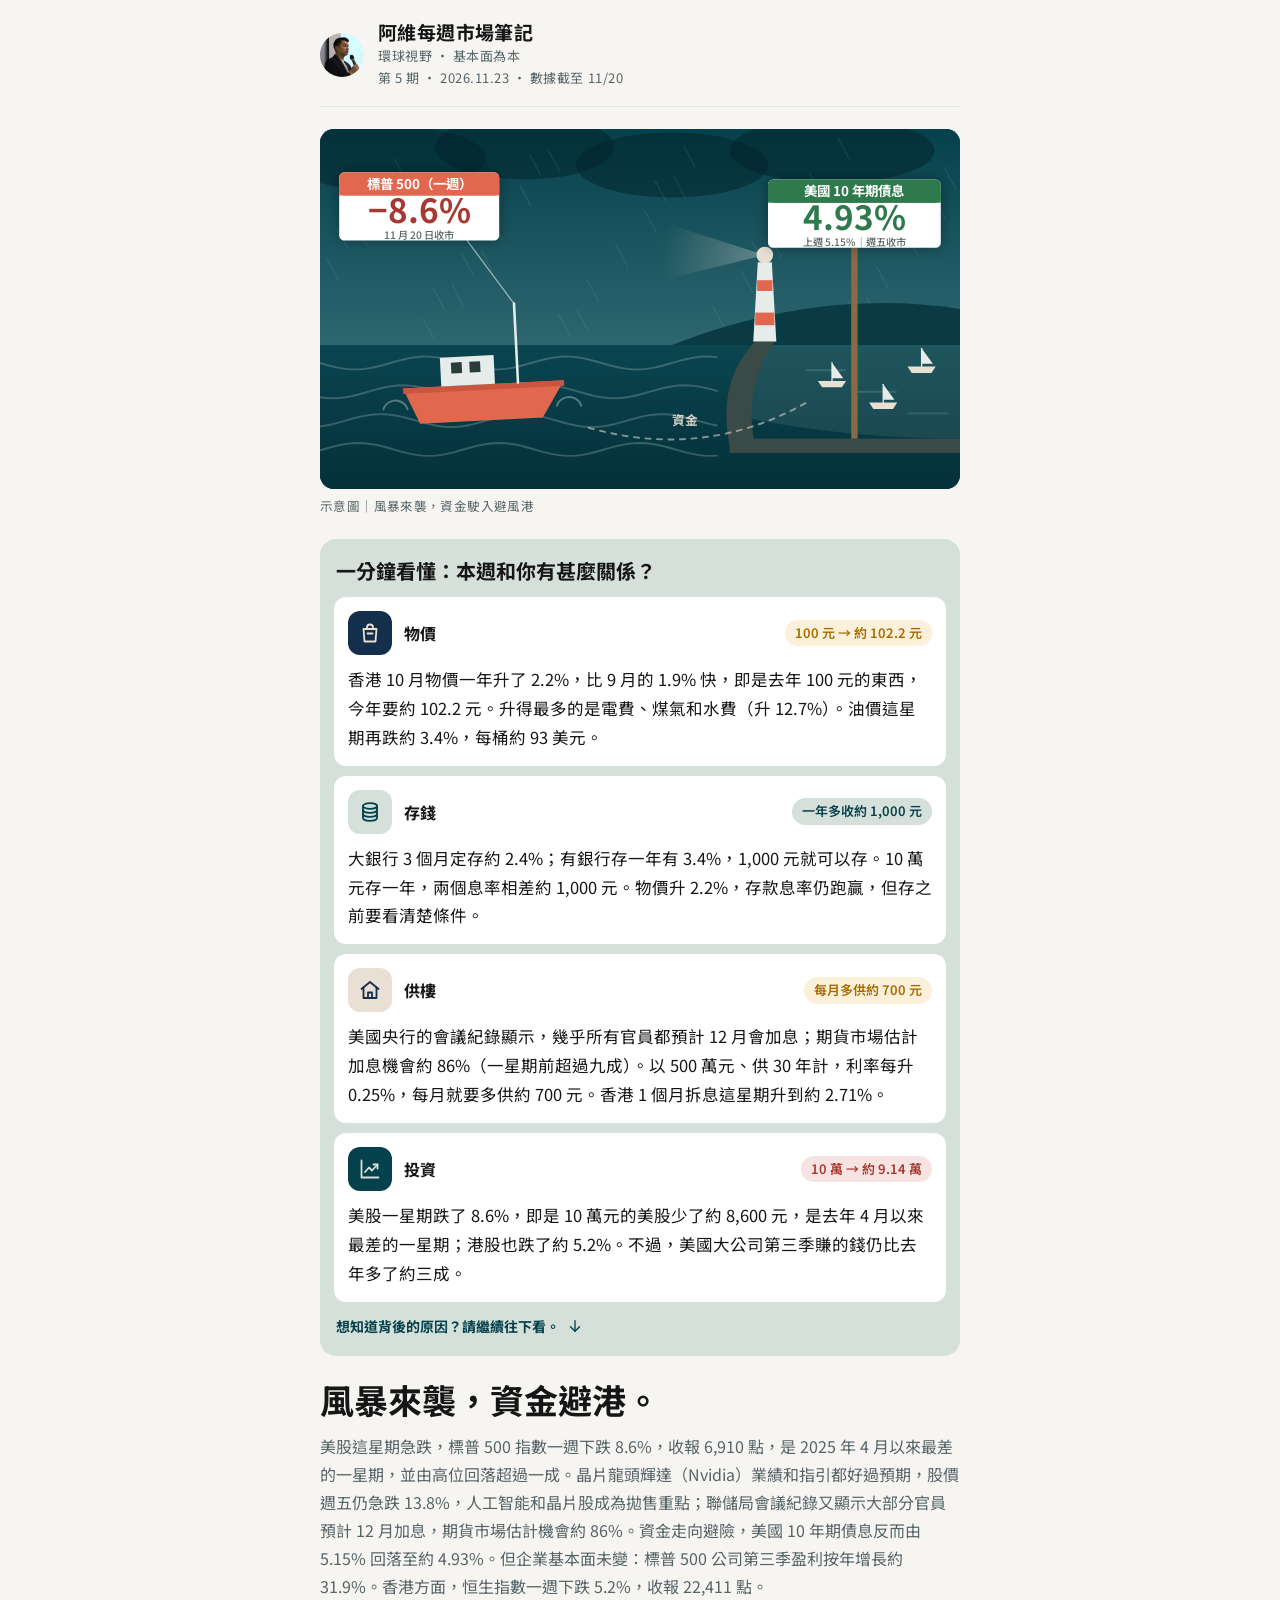
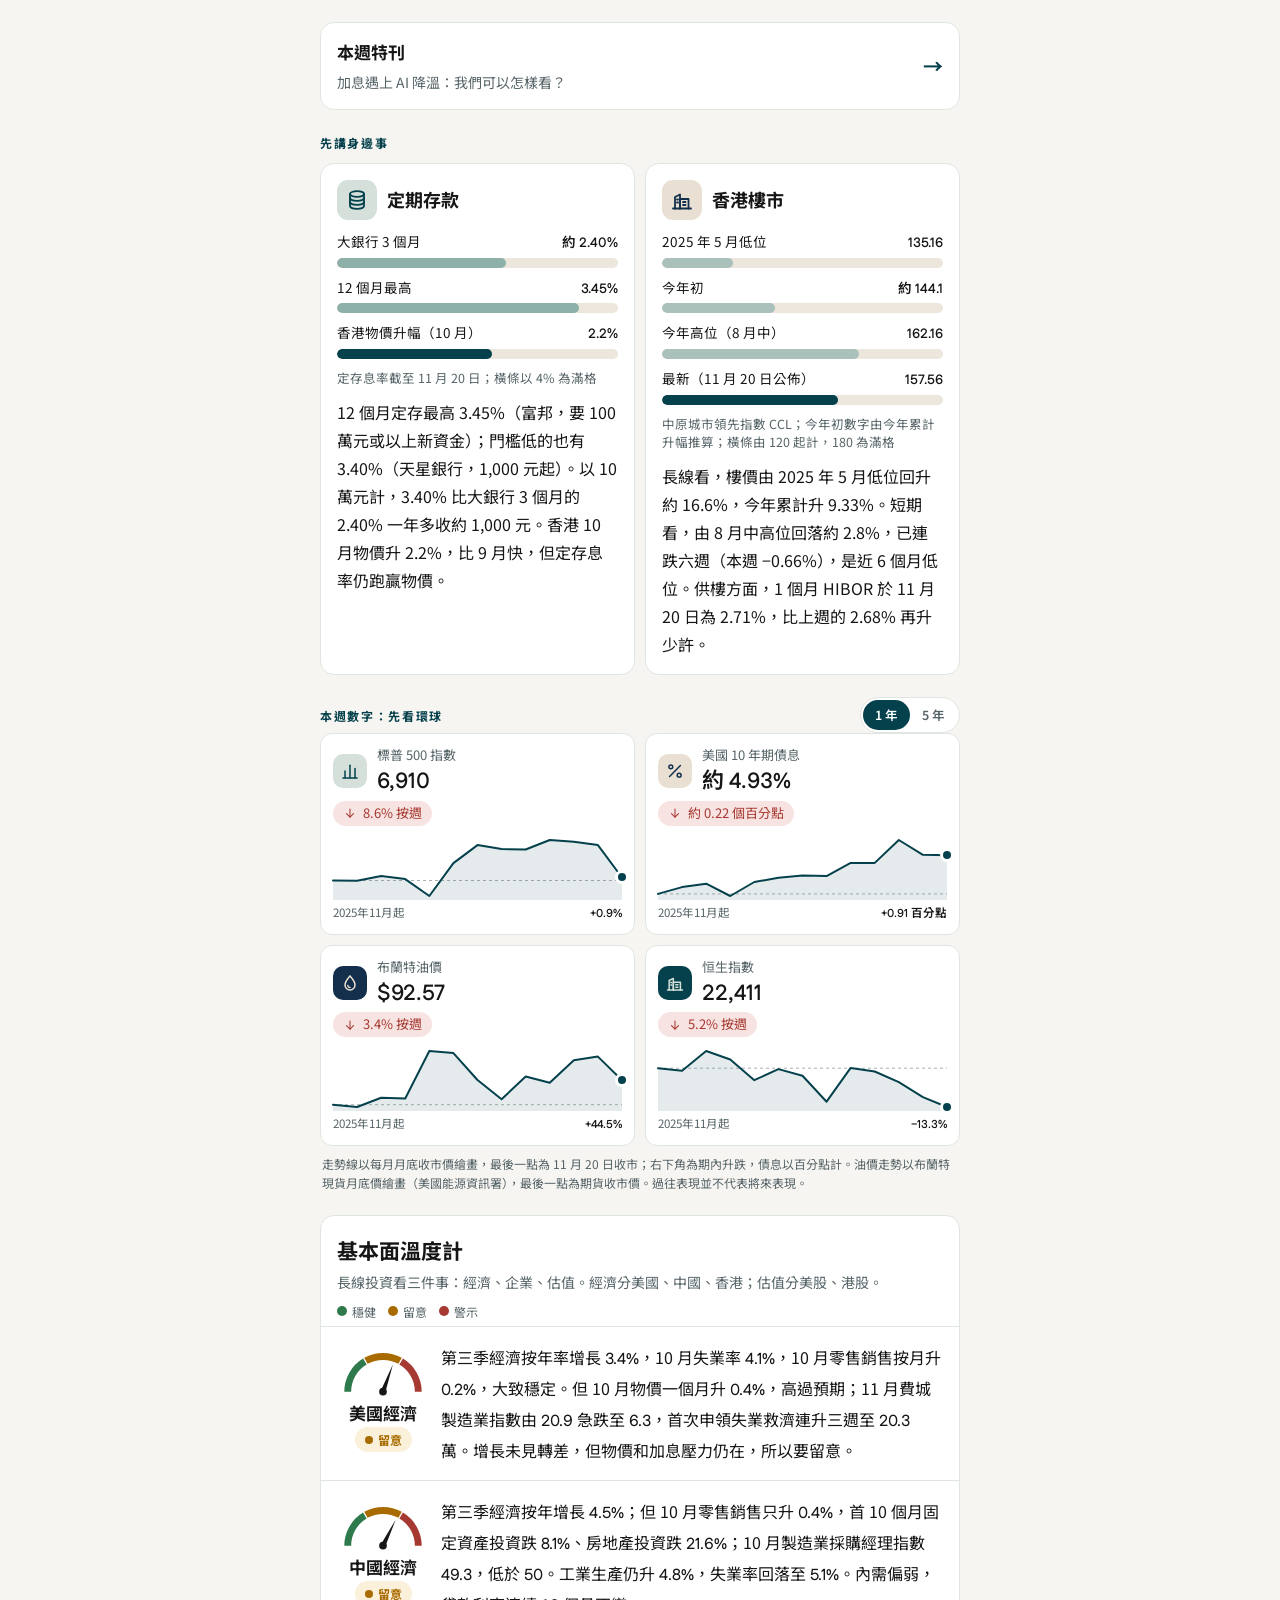
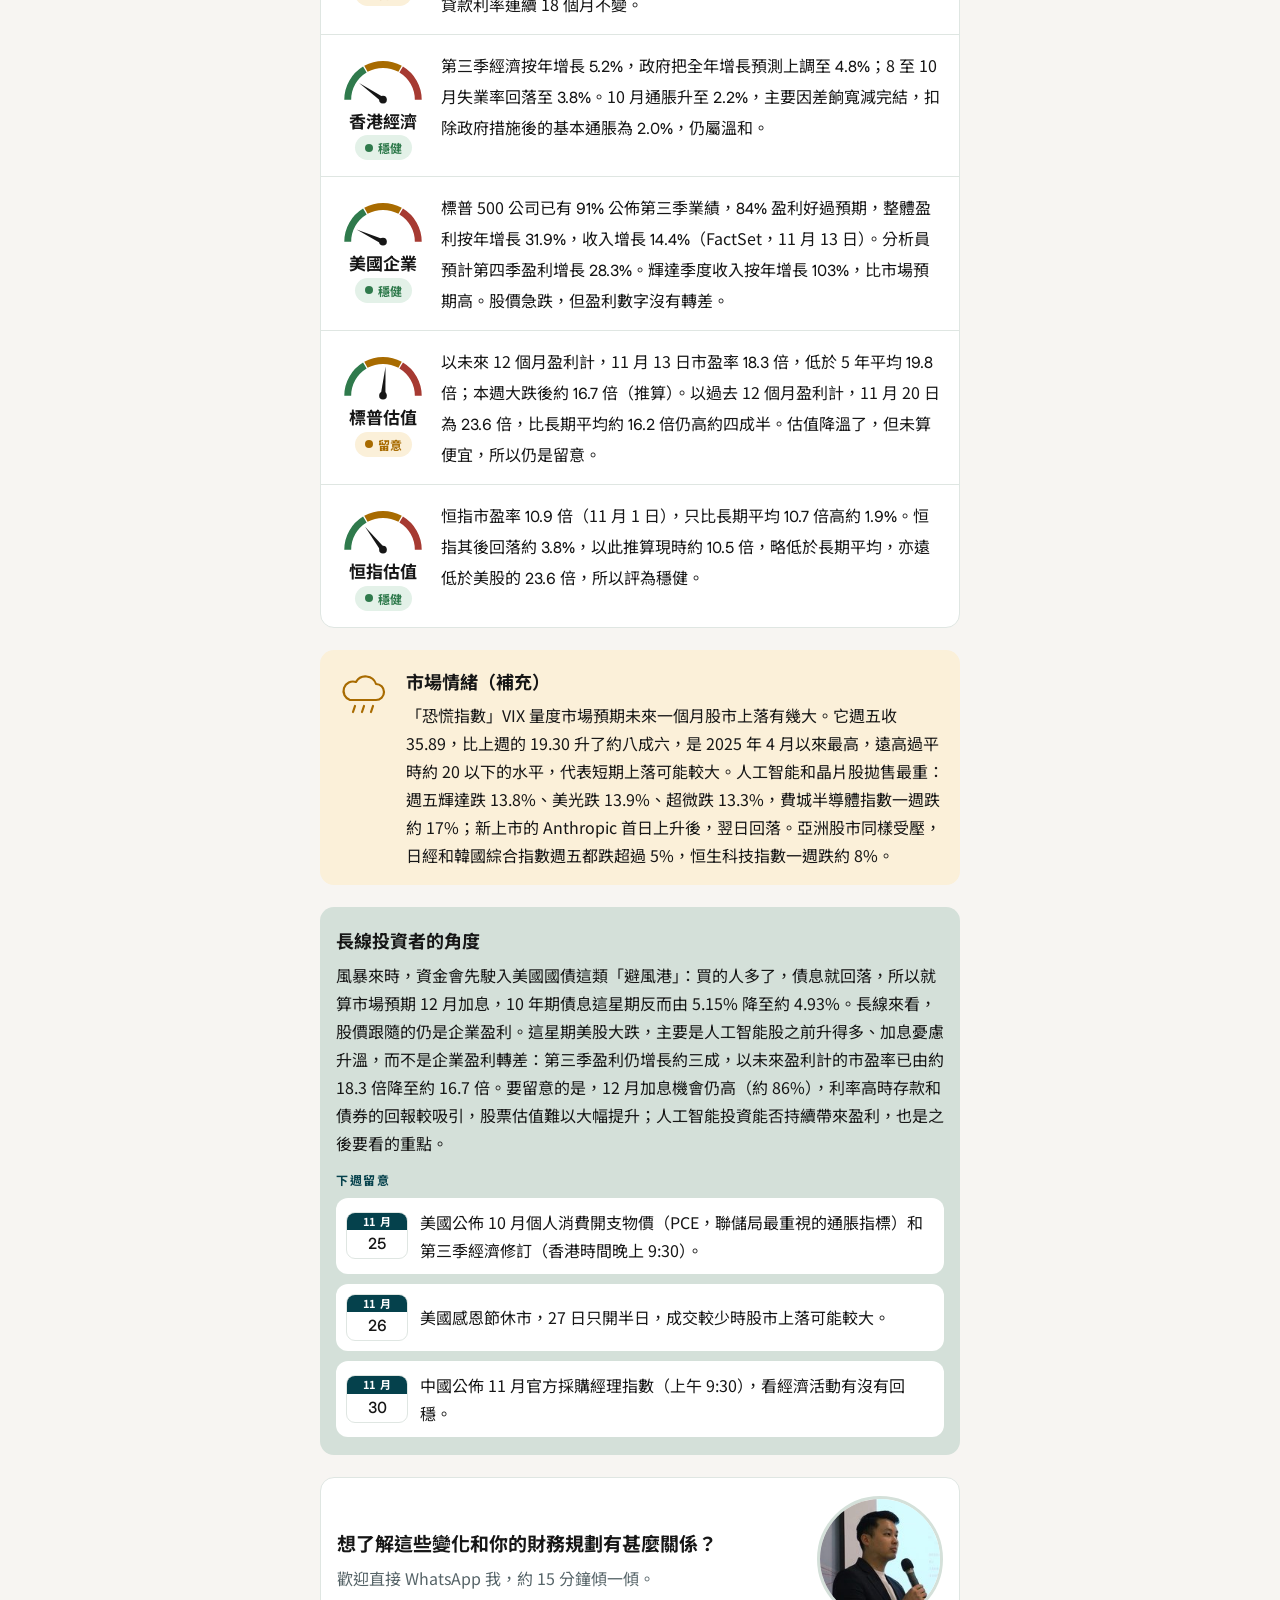
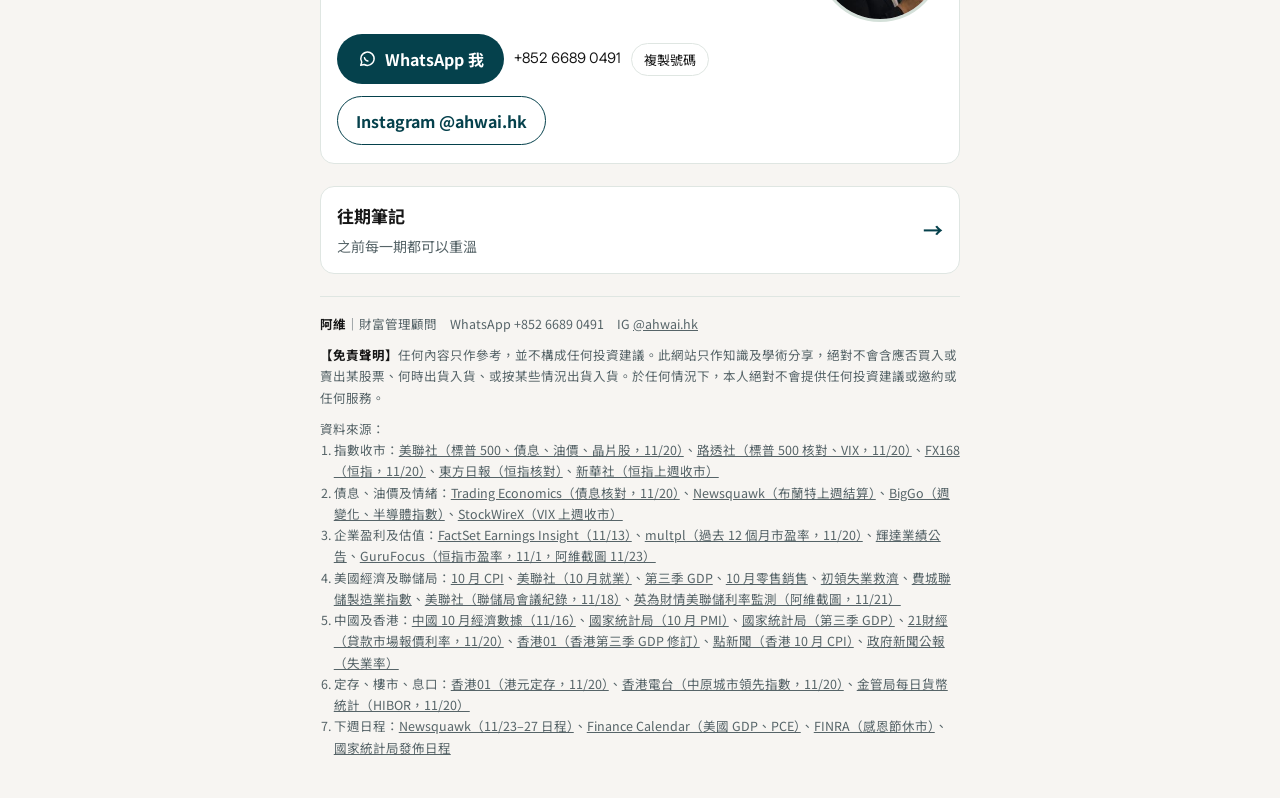
==== commit 793e15a6: "每週市場筆記轉用 Team Servant 品牌設計（第 5 期換新版） - 主頁同第 5 期存檔換做品牌色、Fustat 數字字體、icon 四色輪替、橫條深淺對比 - 本週數字四格加 1 年／5 " ====
--- a/index.html
+++ b/index.html
@@ -14,29 +14,32 @@
 <meta name="claude:viewport-fit-sides" content="cover">
 <link rel="preconnect" href="https://fonts.googleapis.com">
 <link rel="preconnect" href="https://fonts.gstatic.com" crossorigin>
-<link rel="stylesheet" href="https://fonts.googleapis.com/css2?family=Noto+Serif+TC:wght@600;700&family=Noto+Sans+TC:wght@400;500;700&family=IBM+Plex+Mono:wght@500;600&display=swap">
+<link rel="stylesheet" href="https://fonts.googleapis.com/css2?family=Noto+Sans+TC:wght@400;500;700;900&family=Fustat:wght@500;600;700;800&display=swap">
 <style>
-/* Layout: one narrow reading column, like a printed client letter, with infographic touches: icon chips, bars, gauges and a gently animated hero. */
+/* Layout: one narrow reading column, like a printed client letter, with infographic touches: icon chips, bars, gauges and a gently animated hero. Colours and type follow the Team Servant design system (deep green, light green, dark blue, sand). */
 :root{
-  --bg:#F3F5F4; --paper:#FFFFFF; --ink:#16211F; --muted:#5B6866; --line:#DCE3E1;
-  --accent:#0E5A52; --accent-soft:#E2EEEB;
+  --bg:#F7F5F2; --paper:#FFFFFF; --ink:#161616; --muted:#566468; --line:#DFE6E2;
+  --accent:#05414C; --accent-soft:#D4E0D9;
   --ok:#2F7A4C; --ok-soft:#E3F1E8; --warn:#A86B00; --warn-soft:#FBF0D9; --bad:#A63A32; --bad-soft:#F7E3E1;
-  --track:#E7ECEA;
-  --serif:"Noto Serif TC","Songti TC","PMingLiU",serif;
+  --track:#ECE6DC;
+  --bar-hi:#05414C; --bar-lo:#8DB0A9; --bar-warm:#C49A63; --bar-old:#A9C1BA;
+  --serif:"Noto Sans TC","PingFang TC","Microsoft JhengHei",system-ui,sans-serif;
   --sans:"Noto Sans TC","PingFang TC","Microsoft JhengHei",system-ui,sans-serif;
-  --mono:"IBM Plex Mono",ui-monospace,"SFMono-Regular",Menlo,monospace;
+  --mono:"Fustat","Noto Sans TC",system-ui,sans-serif;
 }
 @media (prefers-color-scheme: dark){:root:not([data-theme="light"]){
-  --bg:#0F1615; --paper:#162120; --ink:#E6ECEA; --muted:#9AA9A6; --line:#2A3735;
-  --accent:#6CC3B6; --accent-soft:#1D312E;
+  --bg:#06262D; --paper:#0B3239; --ink:#F2F5F3; --muted:#A9BDB8; --line:#1C4A52;
+  --accent:#D4E0D9; --accent-soft:#11414A;
   --ok:#7FCB98; --ok-soft:#1B2E23; --warn:#E6B65A; --warn-soft:#33291A; --bad:#EE8F86; --bad-soft:#3A2220;
-  --track:#24312F;
+  --track:#173F47;
+  --bar-hi:#D4E0D9; --bar-lo:#5E8F89; --bar-warm:#E0B987; --bar-old:#2F5E64;
   color-scheme:dark}}
 :root[data-theme="dark"]{
-  --bg:#0F1615; --paper:#162120; --ink:#E6ECEA; --muted:#9AA9A6; --line:#2A3735;
-  --accent:#6CC3B6; --accent-soft:#1D312E;
+  --bg:#06262D; --paper:#0B3239; --ink:#F2F5F3; --muted:#A9BDB8; --line:#1C4A52;
+  --accent:#D4E0D9; --accent-soft:#11414A;
   --ok:#7FCB98; --ok-soft:#1B2E23; --warn:#E6B65A; --warn-soft:#33291A; --bad:#EE8F86; --bad-soft:#3A2220;
-  --track:#24312F;
+  --track:#173F47;
+  --bar-hi:#D4E0D9; --bar-lo:#5E8F89; --bar-warm:#E0B987; --bar-old:#2F5E64;
   color-scheme:dark}
 body{background:var(--bg);color:var(--ink);font-family:var(--sans);font-size:16px;line-height:1.75;-webkit-font-smoothing:antialiased}
 .wrap{max-width:640px;margin:0 auto;padding-left:max(16px,env(safe-area-inset-left,0px));padding-right:max(16px,env(safe-area-inset-right,0px));padding-block:20px 40px;display:flex;flex-direction:column;gap:22px}
@@ -52,7 +55,7 @@
 
 /* hero */
 .hero{margin:0;display:flex;flex-direction:column;gap:6px}
-.hero canvas{display:block;width:100%;max-width:100%;aspect-ratio:16/9;border-radius:14px;background:#10292C}
+.hero canvas{display:block;width:100%;max-width:100%;aspect-ratio:16/9;border-radius:14px;background:#05414C}
 .hero figcaption{font-size:12.5px;color:var(--muted);letter-spacing:.03em}
 
 /* one-minute summary */
@@ -62,10 +65,10 @@
 .simple-list li{background:var(--paper);border-radius:12px;padding:14px;display:grid;grid-template-columns:44px minmax(0,1fr);gap:10px 12px;align-items:center}
 .simple-list li > div{display:contents}
 .ico{width:44px;height:44px;border-radius:12px;display:grid;place-items:center;color:#fff}
-.ico.c1{background:#C8642F} .ico.c2{background:#2F7A4C} .ico.c3{background:#3D5A99} .ico.c4{background:#0E5A52}
+.ico.c1{background:#132F4C;color:#E9E0D3} .ico.c2{background:#D4E0D9;color:#05414C} .ico.c3{background:#E9E0D3;color:#132F4C} .ico.c4{background:#05414C;color:#D4E0D9}
 .simple-list .head{display:flex;align-items:center;justify-content:space-between;gap:6px 8px;flex-wrap:wrap;min-width:0}
 .simple-list .tag{font-weight:700;font-size:16px}
-.chip{font-family:var(--sans);font-size:13px;font-weight:600;border-radius:999px;padding:2px 10px;background:var(--accent-soft);color:var(--accent);white-space:nowrap;font-variant-numeric:tabular-nums}
+.chip{font-family:var(--sans);font-size:13px;font-weight:600;border-radius:999px;padding:2px 10px;background:var(--accent-soft);color:var(--accent);white-space:nowrap}
 .chip.warn{background:var(--warn-soft);color:var(--warn)} .chip.bad{background:var(--bad-soft);color:var(--bad)}
 .simple-list p{grid-column:1 / -1;margin:0;font-size:16.5px;line-height:1.75}
 .simple-more{margin:0 2px;font-size:14px;color:var(--accent);font-weight:700;display:flex;align-items:center;gap:6px}
@@ -88,21 +91,42 @@
 .life-card p{margin:0}
 .bars{display:flex;flex-direction:column;gap:8px;margin:0;padding:0;list-style:none}
 .bars li{display:grid;grid-template-columns:minmax(0,1fr) auto;gap:2px 10px;font-size:13.5px;align-items:baseline}
-.bars .val{font-family:var(--mono);font-weight:600;font-variant-numeric:tabular-nums}
+.bars .val{font-family:var(--mono);font-weight:600}
 .bars .track{grid-column:1 / -1;height:10px;border-radius:999px;background:var(--track);overflow:hidden}
-.bars .fill{display:block;height:100%;width:var(--w);border-radius:999px;background:var(--accent);transform-origin:left;transition:transform 1.1s cubic-bezier(.2,.8,.2,1)}
-.bars .fill.alt{background:#C8642F} .bars .fill.soft{background:var(--muted);opacity:.55}
+.bars .fill{display:block;height:100%;width:var(--w);border-radius:999px;background:var(--bar-hi);transform-origin:left;transition:transform 1.1s cubic-bezier(.2,.8,.2,1)}
+.bars .fill.lo{background:var(--bar-lo)} .bars .fill.alt{background:var(--bar-warm)} .bars .fill.soft{background:var(--bar-old)}
 
 /* stats */
 .stats{display:grid;grid-template-columns:repeat(2,minmax(0,1fr));gap:10px}
-.stat{background:var(--paper);border:1px solid var(--line);border-radius:12px;padding:12px;min-width:0;display:grid;grid-template-columns:auto minmax(0,1fr);gap:4px 10px;align-items:center}
-.stat .ico{width:34px;height:34px;border-radius:10px;background:var(--accent-soft);color:var(--accent);grid-row:span 2}
+.stat{background:var(--paper);border:1px solid var(--line);border-radius:12px;padding:12px;min-width:0;display:grid;align-content:start;grid-template-columns:auto minmax(0,1fr);gap:4px 10px;align-items:center}
+.stat .ico{width:34px;height:34px;border-radius:10px;background:#D4E0D9;color:#05414C;grid-row:span 2}
+.stat:nth-child(4n+2) .ico{background:#E9E0D3;color:#132F4C} .stat:nth-child(4n+3) .ico{background:#132F4C;color:#E9E0D3} .stat:nth-child(4n+4) .ico{background:#05414C;color:#D4E0D9}
 .stat .ico svg{width:20px;height:20px}
 .stat .k{font-size:13px;color:var(--muted);line-height:1.4}
-.stat .v{font-family:var(--mono);font-weight:600;font-size:clamp(18px,4.8vw,22px);font-variant-numeric:tabular-nums;line-height:1.3}
-.stat .d{grid-column:1 / -1;font-family:var(--sans);font-size:13px;font-variant-numeric:tabular-nums;display:inline-flex;align-items:center;gap:6px;justify-self:start;border-radius:999px;padding:1px 10px}
+.stat .v{font-family:var(--mono);font-weight:600;font-size:clamp(18px,4.8vw,22px);line-height:1.3}
+.stat .d{grid-column:1 / -1;font-family:var(--sans);font-size:13px;display:inline-flex;align-items:center;gap:6px;justify-self:start;border-radius:999px;padding:1px 10px}
 .d.down{color:var(--bad);background:var(--bad-soft)} .d.up{color:var(--warn);background:var(--warn-soft)} .d.flat{color:var(--muted);background:var(--track)}
 @media (max-width:360px){.stats{grid-template-columns:1fr}}
+/* trend sparkline inside stat cards (1 年 / 5 年) */
+.stats-head{display:flex;align-items:center;justify-content:space-between;gap:10px;flex-wrap:wrap}
+.stats-head .section-label{margin:0}
+.seg{display:inline-flex;border:1px solid var(--line);border-radius:999px;padding:2px;background:var(--paper)}
+.seg button{font:600 12.5px/1 var(--sans);border:0;background:none;color:var(--muted);padding:6px 12px;border-radius:999px;cursor:pointer;min-height:30px}
+.seg button[aria-pressed="true"]{background:var(--accent);color:var(--paper)}
+.seg button:focus-visible{outline:2px solid var(--accent);outline-offset:2px}
+.spark{grid-column:1 / -1;margin-top:6px;position:relative}
+.spark svg{display:block;width:100%;height:64px;overflow:visible;touch-action:pan-y}
+.spark .ln{fill:none;stroke:var(--accent);stroke-width:2;vector-effect:non-scaling-stroke;stroke-linejoin:round;stroke-linecap:round}
+.spark .base{stroke:var(--muted);stroke-width:1;stroke-dasharray:3 3;opacity:.5;vector-effect:non-scaling-stroke}
+.spark .ar{fill:var(--accent);opacity:.10}
+.spark .cur{stroke:var(--muted);stroke-width:1;vector-effect:non-scaling-stroke;opacity:0}
+.spark.hover .cur{opacity:.6}
+.spark .dot{position:absolute;width:8px;height:8px;margin:-4px 0 0 -4px;border-radius:50%;background:var(--accent);box-shadow:0 0 0 3px var(--paper);pointer-events:none}
+.spark .meta{display:flex;justify-content:space-between;gap:6px;white-space:nowrap;font-size:11.5px;color:var(--muted);margin-top:4px;line-height:1.4}
+.spark .meta b{font-family:var(--mono);font-weight:600;color:var(--ink)}
+.spark-note{font-size:12px;color:var(--muted);margin:8px 2px 0;line-height:1.6}
+.js-anim .spark .ln{transition:none}
+
 
 /* thermometer with gauges */
 .thermo{background:var(--paper);border:1px solid var(--line);border-radius:14px;overflow:hidden}
@@ -124,7 +148,7 @@
 .pill::before{content:"";width:8px;height:8px;border-radius:50%;background:currentColor}
 .pill.ok{color:var(--ok);background:var(--ok-soft)} .pill.warn{color:var(--warn);background:var(--warn-soft)} .pill.bad{color:var(--bad);background:var(--bad-soft)}
 .row p{margin:0;min-width:0}
-.num{font-family:var(--mono);font-variant-numeric:tabular-nums;font-weight:500}
+.num{font-family:var(--mono);font-weight:500}
 
 /* mood */
 .mood{display:grid;grid-template-columns:56px minmax(0,1fr);gap:14px;align-items:start;background:var(--warn-soft);border-radius:14px;padding:16px}
@@ -142,7 +166,7 @@
 .watch li{display:grid;grid-template-columns:62px minmax(0,1fr);gap:12px;align-items:center;background:var(--paper);border-radius:12px;padding:10px}
 .cal{border-radius:9px;overflow:hidden;border:1px solid var(--line);text-align:center;background:var(--paper);line-height:1.2}
 .cal .m{display:block;background:var(--accent);color:var(--paper);font-size:11px;font-weight:700;padding:2px 0;letter-spacing:.06em}
-.cal .dd{display:block;font-family:var(--mono);font-weight:600;font-size:16px;padding:5px 0 4px;font-variant-numeric:tabular-nums}
+.cal .dd{display:block;font-family:var(--mono);font-weight:600;font-size:16px;padding:5px 0 4px}
 
 /* special issue: reasons box */
 .why{background:var(--paper);border:1px solid var(--line);border-radius:14px;padding:18px 16px}
@@ -162,7 +186,7 @@
 .cta-actions{display:flex;flex-wrap:wrap;gap:10px;align-items:center}
 .btn{display:inline-flex;align-items:center;gap:8px;background:var(--accent);color:var(--paper);text-decoration:none;font-weight:700;border-radius:999px;padding:11px 20px;border:0;font-size:16px;font-family:var(--sans);cursor:pointer}
 .btn svg{width:20px;height:20px}
-.btn.wa{background:#1F8F55;color:#fff}
+.btn.wa{background:#05414C;color:#fff}
 .btn.ghost{background:transparent;color:var(--accent);border:1.5px solid var(--accent);padding:9.5px 18px}
 .btn:focus-visible,.copy:focus-visible{outline:3px solid var(--warn);outline-offset:2px}
 .phone{font-family:var(--mono);font-size:15px;user-select:all}
@@ -265,9 +289,9 @@
       <article class="life-card rv">
         <div class="top"><span class="ico c2"><svg class="i"><use href="#i-coins"/></svg></span><h3>定期存款</h3></div>
         <ul class="bars" aria-label="港元定存息率與香港通脹比較">
-          <li><span>大銀行 3 個月</span><span class="val">約 2.40%</span><span class="track"><span class="fill" style="--w:60%"></span></span></li>
-          <li><span>12 個月最高</span><span class="val">3.45%</span><span class="track"><span class="fill" style="--w:86.25%"></span></span></li>
-          <li><span>香港物價升幅（10 月）</span><span class="val">2.2%</span><span class="track"><span class="fill alt" style="--w:55%"></span></span></li>
+          <li><span>大銀行 3 個月</span><span class="val">約 2.40%</span><span class="track"><span class="fill lo" style="--w:60%"></span></span></li>
+          <li><span>12 個月最高</span><span class="val">3.45%</span><span class="track"><span class="fill lo" style="--w:86.25%"></span></span></li>
+          <li><span>香港物價升幅（10 月）</span><span class="val">2.2%</span><span class="track"><span class="fill" style="--w:55%"></span></span></li>
         </ul>
         <p class="cap">定存息率截至 11 月 20 日；橫條以 4% 為滿格</p>
         <p>12 個月定存最高 3.45%（富邦，要 100 萬元或以上新資金）；門檻低的也有 3.40%（天星銀行，1,000 元起）。以 10 萬元計，3.40% 比大銀行 3 個月的 2.40% 一年多收約 1,000 元。香港 10 月物價升 2.2%，比 9 月快，但定存息率仍跑贏物價。</p>
@@ -287,13 +311,14 @@
   </section>
 
   <section>
-    <p class="section-label">本週數字：先看環球</p>
+    <div class="stats-head"><p class="section-label">本週數字：先看環球</p><div class="seg" role="group" aria-label="走勢圖時間"><button type="button" data-span="12" aria-pressed="true">1 年</button><button type="button" data-span="60" aria-pressed="false">5 年</button></div></div>
     <div class="stats">
-      <div class="stat rv"><span class="ico"><svg class="i"><use href="#i-bars"/></svg></span><div class="k">標普 500 指數</div><div class="v" data-count="6910" data-dec="0">6,910</div><div class="d down"><svg class="i" style="width:14px;height:14px"><use href="#i-down"/></svg>8.6% 按週</div></div>
-      <div class="stat rv"><span class="ico"><svg class="i"><use href="#i-pct"/></svg></span><div class="k">美國 10 年期債息</div><div class="v" data-count="4.93" data-dec="2" data-prefix="約 " data-suffix="%">約 4.93%</div><div class="d down"><svg class="i" style="width:14px;height:14px"><use href="#i-down"/></svg>約 0.22 個百分點</div></div>
-      <div class="stat rv"><span class="ico"><svg class="i"><use href="#i-drop"/></svg></span><div class="k">布蘭特油價</div><div class="v" data-count="92.57" data-dec="2" data-prefix="$">$92.57</div><div class="d down"><svg class="i" style="width:14px;height:14px"><use href="#i-down"/></svg>3.4% 按週</div></div>
-      <div class="stat rv"><span class="ico"><svg class="i"><use href="#i-city"/></svg></span><div class="k">恒生指數</div><div class="v" data-count="22411" data-dec="0">22,411</div><div class="d down"><svg class="i" style="width:14px;height:14px"><use href="#i-down"/></svg>5.2% 按週</div></div>
-    </div>
+      <div class="stat rv"><span class="ico"><svg class="i"><use href="#i-bars"/></svg></span><div class="k">標普 500 指數</div><div class="v" data-count="6910" data-dec="0">6,910</div><div class="d down"><svg class="i" style="width:14px;height:14px"><use href="#i-down"/></svg>8.6% 按週</div><div class="spark" data-series="spx" data-dec="0"></div></div>
+      <div class="stat rv"><span class="ico"><svg class="i"><use href="#i-pct"/></svg></span><div class="k">美國 10 年期債息</div><div class="v" data-count="4.93" data-dec="2" data-prefix="約 " data-suffix="%">約 4.93%</div><div class="d down"><svg class="i" style="width:14px;height:14px"><use href="#i-down"/></svg>約 0.22 個百分點</div><div class="spark" data-series="tnx" data-dec="2"></div></div>
+      <div class="stat rv"><span class="ico"><svg class="i"><use href="#i-drop"/></svg></span><div class="k">布蘭特油價</div><div class="v" data-count="92.57" data-dec="2" data-prefix="$">$92.57</div><div class="d down"><svg class="i" style="width:14px;height:14px"><use href="#i-down"/></svg>3.4% 按週</div><div class="spark" data-series="brent" data-dec="2"></div></div>
+      <div class="stat rv"><span class="ico"><svg class="i"><use href="#i-city"/></svg></span><div class="k">恒生指數</div><div class="v" data-count="22411" data-dec="0">22,411</div><div class="d down"><svg class="i" style="width:14px;height:14px"><use href="#i-down"/></svg>5.2% 按週</div><div class="spark" data-series="hsi" data-dec="0"></div></div>
+    </div>
+    <p class="spark-note">走勢線以每月月底收市價繪畫，最後一點為 11 月 20 日收市；右下角為期內升跌，債息以百分點計。油價走勢以布蘭特現貨月底價繪畫（美國能源資訊署），最後一點為期貨收市價。過往表現並不代表將來表現。</p>
   </section>
 
   <section class="thermo" aria-labelledby="thermo-title">
@@ -391,6 +416,7 @@
   </footer>
 </div>
 
+<script type="application/json" id="series">{"spx":{"end":"11月20日","start":"2021-11","v":[4567.0,4766.18,4515.55,4373.94,4530.41,4131.93,4132.15,3785.38,4130.29,3955.0,3585.62,3871.98,4080.11,3839.5,4076.6,3970.15,4109.31,4169.48,4179.83,4450.38,4588.96,4507.66,4288.05,4193.8,4567.8,4769.83,4845.65,5096.27,5254.35,5035.69,5277.51,5460.48,5522.3,5648.4,5762.48,5705.45,6032.38,5881.63,6040.53,5954.5,5611.85,5569.06,5911.69,6204.95,6339.39,6460.26,6688.46,6840.2,6849.09,6845.5,6939.03,6878.88,6528.52,7209.01,7580.06,7499.36,7489.72,7686.14,7651.54,7580.08,6910.0]},"tnx":{"end":"11月20日","start":"2021-11","unit":"pp","suf":"%","v":[1.43,1.52,1.79,1.83,2.32,2.89,2.85,2.98,2.67,3.15,3.83,4.1,3.68,3.88,3.52,3.92,3.48,3.44,3.64,3.81,3.97,4.09,4.59,4.88,4.37,3.88,3.99,4.25,4.2,4.69,4.51,4.36,4.09,3.91,3.81,4.28,4.18,4.58,4.58,4.24,4.23,4.17,4.41,4.24,4.37,4.23,4.16,4.11,4.02,4.18,4.26,3.97,4.3,4.4,4.45,4.44,4.75,4.75,5.29,4.94,4.93]},"brent":{"end":"11月20日","start":"2021-11","pre":"$","v":[70.86,77.24,92.35,103.08,107.29,108.36,125.53,119.78,111.51,96.55,88.9,93.3,85.61,82.82,83.42,83.21,79.19,81.32,71.98,74.51,85.22,87.29,95.86,86.82,81.72,77.69,82.98,84.57,86.17,88.23,79.41,87.26,81.39,80.2,72.35,73.25,74.16,74.58,77.11,74.76,77.23,63.37,64.32,68.15,73.43,67.83,68.52,65.44,64.07,61.35,72.25,71.32,126.69,124.24,92.88,70.46,96.95,89.75,115.91,120.15,92.57]},"hsi":{"end":"11月20日","start":"2021-11","v":[23475.26,23397.67,23802.26,22713.02,21996.85,21089.39,21415.2,21859.79,20156.51,19954.39,17222.83,14687.02,18597.23,19781.41,21842.33,19785.94,20400.11,19894.57,18234.27,18916.43,20078.94,18382.06,17809.66,17112.48,17042.88,17047.39,15485.07,16511.44,16541.42,17763.03,18079.61,17718.61,17344.6,17989.07,21133.68,20317.33,19423.61,20059.95,20225.11,22941.32,23119.58,22119.41,23289.77,24072.28,24773.33,25077.62,26855.56,25906.65,25858.89,25630.54,27387.11,26630.54,24788.14,25776.53,25182.39,22881.02,25884.43,25566.99,24613.27,23294.42,22411.0]}}</script>
 <script>
 // 聯絡資料：國家碼＋號碼，只用數字
 const WA_NUMBER = "85266890491";
@@ -462,6 +488,68 @@
   document.querySelectorAll(".rv, .gauge").forEach(function(el){ io.observe(el); });
   // Safety net: anything still hidden after 4s is shown, e.g. in print or screenshot tools.
   setTimeout(function(){ document.querySelectorAll(".rv, .gauge").forEach(function(el){ el.classList.add("in"); }); }, 4000);
+})();
+
+// Trend sparklines: monthly month-end closes, last point = this week's close. One toggle switches every card between 1 年 and 5 年.
+(function sparks(){
+  const src = document.getElementById("series"); if (!src) return;
+  const DATA = JSON.parse(src.textContent), NS = "http://www.w3.org/2000/svg";
+  const W = 300, H = 64, PAD = 4;
+  function label(key, idx){
+    const d = DATA[key]; if (idx === d.v.length - 1) return d.end;
+    const y0 = +d.start.slice(0,4), m0 = +d.start.slice(5) - 1, t = m0 + idx;
+    return (y0 + Math.floor(t/12)) + "年" + (t%12 + 1) + "月";
+  }
+  function fmt(v, dec){ return v.toLocaleString("en-US",{minimumFractionDigits:dec,maximumFractionDigits:dec}); }
+  function draw(box, span, animate){
+    const key = box.dataset.series, dec = +(box.dataset.dec||0), all = DATA[key].v;
+    const off = Math.max(0, all.length - 1 - span), v = all.slice(off);
+    const lo = Math.min.apply(null, v), hi = Math.max.apply(null, v), r = (hi - lo) || 1;
+    const X = function(i){ return i / (v.length - 1) * W; }, Y = function(x){ return PAD + (1 - (x - lo) / r) * (H - PAD*2); };
+    let d = ""; v.forEach(function(x,i){ d += (i ? "L" : "M") + X(i).toFixed(1) + " " + Y(x).toFixed(1); });
+    const pp = DATA[key].unit === "pp", pre = DATA[key].pre || "", suf = DATA[key].suf || "";
+    const chg = pp ? (v[v.length-1] - v[0]) : (v[v.length-1] / v[0] - 1) * 100, sign = chg >= 0 ? "+" : "−";
+    const chgTxt = sign + Math.abs(chg).toFixed(pp ? 2 : 1) + (pp ? " 百分點" : "%");
+    const per = span === 12 ? "1 年" : "5 年";
+    box.innerHTML = '<svg viewBox="0 0 ' + W + ' ' + H + '" preserveAspectRatio="none" role="img" aria-label="' + per + '走勢，期內' + (chg>=0?"升":"跌") + chgTxt.slice(1) + '">' +
+      '<path class="ar" d="' + d + 'L' + W + ' ' + H + 'L0 ' + H + 'Z"/>' +
+      '<line class="base" x1="0" x2="' + W + '" y1="' + Y(v[0]).toFixed(1) + '" y2="' + Y(v[0]).toFixed(1) + '"/>' +
+      '<path class="ln" pathLength="100" d="' + d + '"/><line class="cur" y1="0" y2="' + H + '"/></svg>' +
+      '<span class="dot"></span><div class="meta"><span class="lab">' + label(key, off) + '起</span><span class="rt"><b>' + chgTxt + '</b></span></div>';
+    const svg = box.querySelector("svg"), dot = box.querySelector(".dot"), cur = box.querySelector(".cur"), lab = box.querySelector(".lab"), rt = box.querySelector(".rt"), rtHTML = rt.innerHTML;
+    function place(i){ dot.style.left = (X(i)/W*100) + "%"; dot.style.top = (Y(v[i]) / H * svg.getBoundingClientRect().height) + "px"; }
+    place(v.length - 1);
+    const ln = box.querySelector(".ln");
+    if (animate && !reduceMotion) {
+      const L = 100;
+      ln.style.strokeDasharray = L; ln.style.strokeDashoffset = L; ln.getBoundingClientRect();
+      ln.style.transition = "stroke-dashoffset 1.2s cubic-bezier(.2,.8,.2,1)"; ln.style.strokeDashoffset = 0;
+      dot.style.opacity = 0; setTimeout(function(){ dot.style.transition = "opacity .3s"; dot.style.opacity = 1; }, 1000);
+    }
+    function pick(e){
+      const rc = svg.getBoundingClientRect(), i = Math.max(0, Math.min(v.length-1, Math.round((e.clientX - rc.left) / rc.width * (v.length-1))));
+      box.classList.add("hover"); cur.setAttribute("x1", X(i)); cur.setAttribute("x2", X(i)); place(i);
+      lab.textContent = label(key, off + i); rt.innerHTML = "<b>" + pre + fmt(v[i], dec) + suf + "</b>";
+    }
+    function reset(){ box.classList.remove("hover"); place(v.length - 1); lab.textContent = label(key, off) + "起"; rt.innerHTML = rtHTML; }
+    svg.addEventListener("pointermove", pick); svg.addEventListener("pointerdown", pick);
+    svg.addEventListener("pointerleave", reset); svg.addEventListener("pointercancel", reset);
+  }
+  const boxes = document.querySelectorAll(".spark[data-series]");
+  let span = 12;
+  boxes.forEach(function(b){ draw(b, span, false); });
+  if (!reduceMotion && "IntersectionObserver" in window) {
+    const io = new IntersectionObserver(function(es){ es.forEach(function(en){ if (en.isIntersecting) { draw(en.target, span, true); io.unobserve(en.target); } }); }, {threshold:0.4});
+    boxes.forEach(function(b){ io.observe(b); });
+  }
+  document.querySelectorAll(".seg button").forEach(function(btn){
+    btn.addEventListener("click", function(){
+      span = +btn.dataset.span;
+      document.querySelectorAll(".seg button").forEach(function(o){ o.setAttribute("aria-pressed", o === btn ? "true" : "false"); });
+      boxes.forEach(function(b){ draw(b, span, true); });
+    });
+  });
+  window.addEventListener("resize", function(){ boxes.forEach(function(b){ draw(b, span, false); }); });
 })();
 
 // Hero illustration (第 5 期): "風暴來襲，資金避港".
@@ -503,9 +591,9 @@
 
     // stormy sky
     const sky = g.createLinearGradient(0, bt, 0, sy);
-    sky.addColorStop(0, "#0C2224"); sky.addColorStop(1, "#24423F");
+    sky.addColorStop(0, "#05414C"); sky.addColorStop(1, "#2E6670");
     g.fillStyle = sky; g.fillRect(0, bt, w, sy - bt);
-    g.fillStyle = "rgba(8,22,24,0.55)";
+    g.fillStyle = "rgba(3,38,45,0.55)";
     [[0.10,0.08,0.16],[0.32,0.05,0.14],[0.55,0.10,0.15],[0.80,0.06,0.16]].forEach(function(c){
       g.beginPath(); g.ellipse(w*c[0], h*c[1], w*c[2], h*0.09, 0, 0, Math.PI*2); g.fill();
     });
@@ -516,15 +604,15 @@
       g.beginPath(); g.moveTo(rx, ry); g.lineTo(rx + w*0.018, ry + h*0.06); g.stroke();
     }
     // distant hills behind the harbour
-    g.fillStyle = "#18352F";
+    g.fillStyle = "#0A3A43";
     g.beginPath(); g.moveTo(w*0.55, sy); g.quadraticCurveTo(w*0.78, sy - h*0.16, w, sy - h*0.10); g.lineTo(w, sy); g.closePath(); g.fill();
 
     // sea
     const sea = g.createLinearGradient(0, sy, 0, bb);
-    sea.addColorStop(0, "#123A3C"); sea.addColorStop(1, "#0A2224");
+    sea.addColorStop(0, "#0A4550"); sea.addColorStop(1, "#04303A");
     g.fillStyle = sea; g.fillRect(0, sy, w, bb - sy);
     // calm harbour water (lighter)
-    g.fillStyle = "rgba(108,195,182,0.10)";
+    g.fillStyle = "rgba(212,224,217,0.10)";
     g.beginPath(); g.moveTo(w*0.70, sy); g.lineTo(w, sy); g.lineTo(w, h*0.86); g.quadraticCurveTo(w*0.82, h*0.86, w*0.66, h*0.80); g.closePath(); g.fill();
     // rough waves outside
     g.strokeStyle = "rgba(230,240,238,0.22)"; g.lineWidth = Math.max(1.5, w*0.003); g.lineCap = "round";
@@ -545,9 +633,9 @@
     const lx = w*0.695, lb = sy - h*0.01;
     g.fillStyle = "#E6ECEA"; g.beginPath(); g.moveTo(lx - w*0.018, lb); g.lineTo(lx + w*0.018, lb); g.lineTo(lx + w*0.011, lb - h*0.22); g.lineTo(lx - w*0.011, lb - h*0.22); g.closePath(); g.fill();
     g.fillStyle = "#E2674F"; g.fillRect(lx - w*0.015, lb - h*0.08, w*0.030, h*0.035); g.fillRect(lx - w*0.012, lb - h*0.17, w*0.024, h*0.03);
-    g.fillStyle = "#F2C26B"; g.beginPath(); g.arc(lx, lb - h*0.24, w*0.013, 0, Math.PI*2); g.fill();
+    g.fillStyle = "#E9E0D3"; g.beginPath(); g.arc(lx, lb - h*0.24, w*0.013, 0, Math.PI*2); g.fill();
     const beam = g.createRadialGradient(lx, lb - h*0.24, 0, lx, lb - h*0.24, w*0.16);
-    beam.addColorStop(0, "rgba(242,194,107,0.35)"); beam.addColorStop(1, "rgba(242,194,107,0)");
+    beam.addColorStop(0, "rgba(233,224,211,0.35)"); beam.addColorStop(1, "rgba(233,224,211,0)");
     g.fillStyle = beam; g.beginPath(); g.moveTo(lx, lb - h*0.24); g.lineTo(lx - w*0.16, lb - h*0.33); g.lineTo(lx - w*0.16, lb - h*0.17); g.closePath(); g.fill();
 
     // small gold boats (資金) sail into the harbour once
@@ -555,15 +643,15 @@
     // dashed route
     const rp = ease((p - 0.05)/0.5);
     if (rp > 0){
-      g.save(); g.setLineDash([w*0.008, w*0.010]); g.strokeStyle = "rgba(242,194,107," + (0.55*rp).toFixed(3) + ")"; g.lineWidth = Math.max(1.5, w*0.003);
+      g.save(); g.setLineDash([w*0.008, w*0.010]); g.strokeStyle = "rgba(233,224,211," + (0.55*rp).toFixed(3) + ")"; g.lineWidth = Math.max(1.5, w*0.003);
       g.beginPath(); g.moveTo(w*0.42, h*0.83); g.quadraticCurveTo(w*0.60, h*0.92, w*0.76, h*0.76); g.stroke(); g.restore();
-      g.fillStyle = "rgba(242,194,107," + (0.9*rp).toFixed(3) + ")"; g.font = "700 " + Math.max(9, w*0.020*ts) + "px " + FONT; g.textAlign = "left"; g.textBaseline = "middle";
+      g.fillStyle = "rgba(233,224,211," + (0.9*rp).toFixed(3) + ")"; g.font = "700 " + Math.max(9, w*0.020*ts) + "px " + FONT; g.textAlign = "left"; g.textBaseline = "middle";
       g.fillText("資金", w*0.55, h*0.81);
     }
     boats.forEach(function(B){
       const k = ease((p - B[4])/0.6);
       const x = w*(B[0] + (B[2]-B[0])*k), y = h*(B[1] + (B[3]-B[1])*k), s = w*0.022;
-      g.fillStyle = "#F2C26B"; g.beginPath(); g.moveTo(x - s, y); g.lineTo(x + s, y); g.lineTo(x + s*0.7, y + s*0.45); g.lineTo(x - s*0.7, y + s*0.45); g.closePath(); g.fill();
+      g.fillStyle = "#E9E0D3"; g.beginPath(); g.moveTo(x - s, y); g.lineTo(x + s, y); g.lineTo(x + s*0.7, y + s*0.45); g.lineTo(x - s*0.7, y + s*0.45); g.closePath(); g.fill();
       g.strokeStyle = "#E6ECEA"; g.lineWidth = Math.max(1, w*0.002); g.beginPath(); g.moveTo(x, y); g.lineTo(x, y - s*1.3); g.stroke();
       g.fillStyle = "#E6ECEA"; g.beginPath(); g.moveTo(x, y - s*1.3); g.lineTo(x + s*0.8, y - s*0.2); g.lineTo(x, y - s*0.2); g.closePath(); g.fill();
     });
